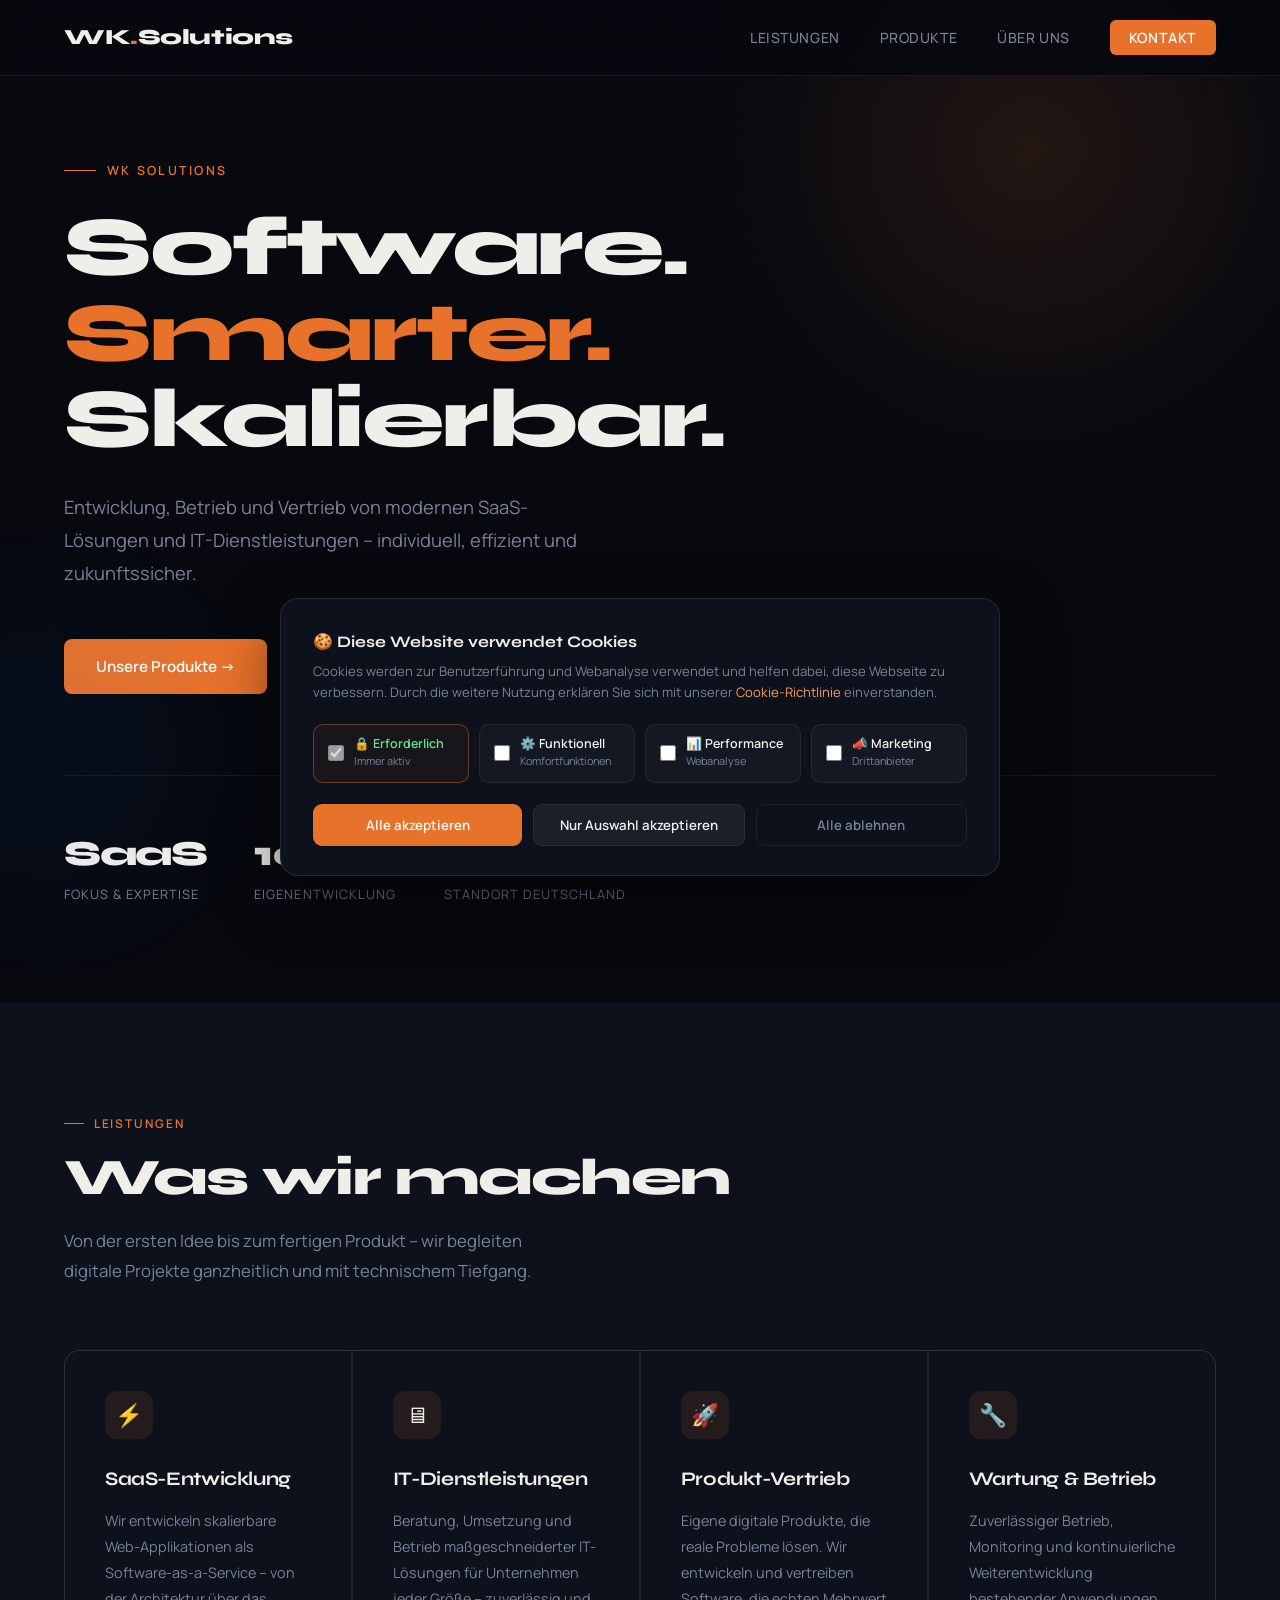
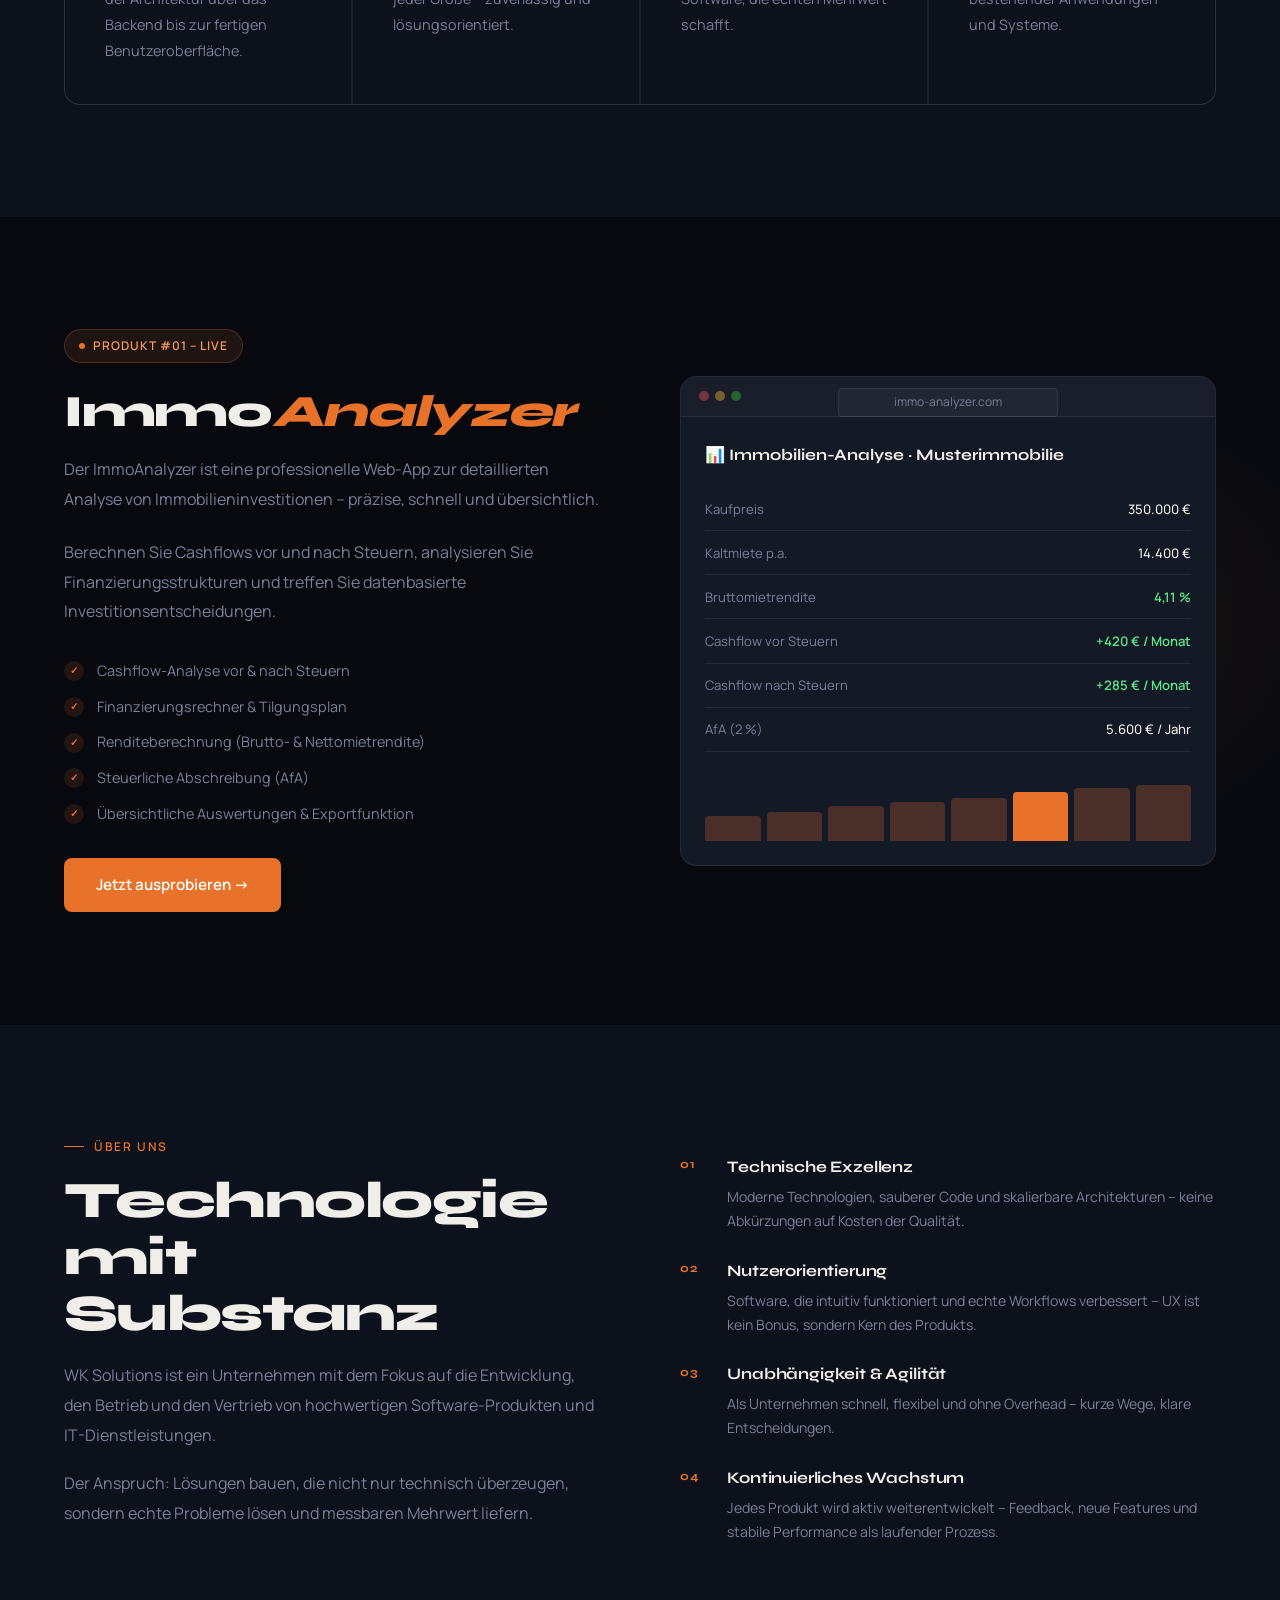
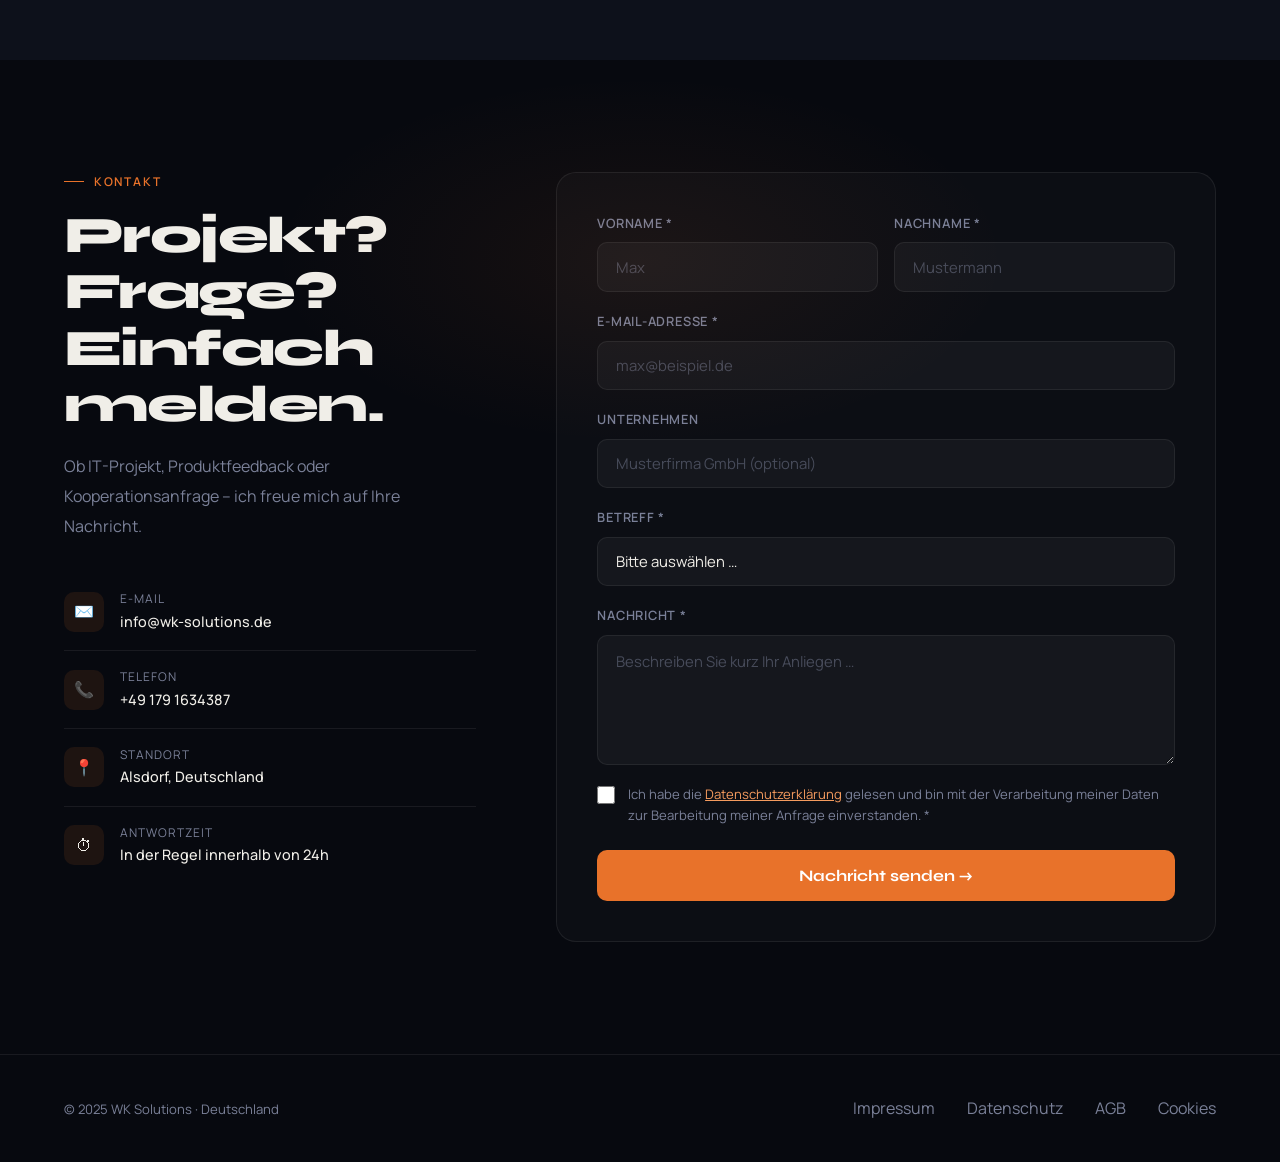
==== index.html @ 4846f980 "change name" ====
<!DOCTYPE html>
<html lang="de">
<head>
<meta charset="UTF-8">
<meta name="viewport" content="width=device-width, initial-scale=1.0">
<title>WK Solutions – Software. Smarter.</title>
<link rel="preconnect" href="https://fonts.googleapis.com">
<link href="https://fonts.googleapis.com/css2?family=Syne:wght@400;500;600;700;800&family=Manrope:wght@300;400;500;600&display=swap" rel="stylesheet">
<style>
  *, *::before, *::after { box-sizing: border-box; margin: 0; padding: 0; }

  :root {
    --bg: #07090F;
    --bg2: #0D111B;
    --bg3: #141926;
    --accent: #E8722A;
    --accent2: #F59B5E;
    --text: #F0EEE8;
    --muted: #7A8098;
    --border: rgba(255,255,255,0.07);
    --card-bg: rgba(255,255,255,0.03);
  }

  html { scroll-behavior: smooth; }

  body {
    background: var(--bg);
    color: var(--text);
    font-family: 'Manrope', sans-serif;
    font-size: 16px;
    line-height: 1.7;
    overflow-x: hidden;
  }

  /* ── NAV ── */
  nav {
    position: fixed; top: 0; left: 0; right: 0; z-index: 100;
    display: flex; align-items: center; justify-content: space-between;
    padding: 1.2rem 5vw;
    background: rgba(7,9,15,0.85);
    backdrop-filter: blur(18px);
    border-bottom: 1px solid var(--border);
  }
  .logo {
    font-family: 'Syne', sans-serif;
    font-size: 1.35rem;
    font-weight: 800;
    letter-spacing: -0.02em;
    color: var(--text);
    text-decoration: none;
  }
  .logo span { color: var(--accent); }
  nav ul { list-style: none; display: flex; gap: 2.5rem; }
  nav ul a {
    text-decoration: none;
    color: var(--muted);
    font-size: 0.88rem;
    font-weight: 500;
    letter-spacing: 0.04em;
    text-transform: uppercase;
    transition: color 0.2s;
  }
  nav ul a:hover { color: var(--text); }
  .nav-cta {
    background: var(--accent);
    color: #fff !important;
    padding: 0.5rem 1.2rem;
    border-radius: 6px;
    font-weight: 600 !important;
  }
  .nav-cta:hover { background: var(--accent2); color: #fff !important; }

  /* ── HERO ── */
  .hero {
    min-height: 100vh;
    display: flex;
    flex-direction: column;
    justify-content: center;
    padding: 10rem 5vw 6rem;
    position: relative;
    overflow: hidden;
  }
  .hero::before {
    content: '';
    position: absolute;
    top: -200px; right: -100px;
    width: 700px; height: 700px;
    background: radial-gradient(circle, rgba(232,114,42,0.12) 0%, transparent 65%);
    pointer-events: none;
  }
  .hero::after {
    content: '';
    position: absolute;
    bottom: 0; left: -200px;
    width: 500px; height: 500px;
    background: radial-gradient(circle, rgba(0,100,255,0.06) 0%, transparent 65%);
    pointer-events: none;
  }
  .hero-eyebrow {
    font-size: 0.78rem;
    font-weight: 600;
    letter-spacing: 0.18em;
    text-transform: uppercase;
    color: var(--accent);
    margin-bottom: 1.5rem;
    display: flex;
    align-items: center;
    gap: 0.7rem;
  }
  .hero-eyebrow::before {
    content: '';
    display: block;
    width: 32px; height: 1px;
    background: var(--accent);
  }
  h1 {
    font-family: 'Syne', sans-serif;
    font-size: clamp(3rem, 6.5vw, 6.5rem);
    font-weight: 800;
    line-height: 1.03;
    letter-spacing: -0.03em;
    max-width: 800px;
    margin-bottom: 1.8rem;
  }
  h1 em {
    font-style: normal;
    color: var(--accent);
  }
  .hero-sub {
    font-size: 1.15rem;
    color: var(--muted);
    max-width: 540px;
    margin-bottom: 3rem;
    font-weight: 400;
    line-height: 1.8;
  }
  .btn-group { display: flex; gap: 1rem; flex-wrap: wrap; align-items: center; }
  .btn-primary {
    background: var(--accent);
    color: #fff;
    padding: 0.9rem 2rem;
    border-radius: 8px;
    text-decoration: none;
    font-weight: 600;
    font-size: 0.95rem;
    transition: background 0.2s, transform 0.15s;
    display: inline-flex; align-items: center; gap: 0.5rem;
  }
  .btn-primary:hover { background: var(--accent2); transform: translateY(-1px); }
  .btn-secondary {
    color: var(--muted);
    padding: 0.9rem 2rem;
    border-radius: 8px;
    text-decoration: none;
    font-weight: 500;
    font-size: 0.95rem;
    border: 1px solid var(--border);
    transition: border-color 0.2s, color 0.2s;
    display: inline-flex; align-items: center; gap: 0.5rem;
  }
  .btn-secondary:hover { border-color: rgba(255,255,255,0.2); color: var(--text); }

  .hero-stats {
    display: flex; gap: 3rem; margin-top: 5rem;
    padding-top: 3rem;
    border-top: 1px solid var(--border);
  }
  .stat-num {
    font-family: 'Syne', sans-serif;
    font-size: 2.2rem;
    font-weight: 800;
    color: var(--text);
    letter-spacing: -0.04em;
  }
  .stat-label {
    font-size: 0.8rem;
    color: var(--muted);
    text-transform: uppercase;
    letter-spacing: 0.08em;
  }

  /* ── SECTION BASICS ── */
  section { padding: 7rem 5vw; }
  .section-tag {
    font-size: 0.75rem;
    font-weight: 600;
    letter-spacing: 0.16em;
    text-transform: uppercase;
    color: var(--accent);
    margin-bottom: 1rem;
    display: flex; align-items: center; gap: 0.6rem;
  }
  .section-tag::before {
    content: '';
    display: block;
    width: 20px; height: 1px;
    background: var(--accent);
  }
  h2 {
    font-family: 'Syne', sans-serif;
    font-size: clamp(2rem, 4vw, 3.5rem);
    font-weight: 800;
    letter-spacing: -0.03em;
    line-height: 1.1;
    margin-bottom: 1.2rem;
  }
  .section-intro {
    font-size: 1.05rem;
    color: var(--muted);
    max-width: 500px;
    margin-bottom: 4rem;
    line-height: 1.8;
  }

  /* ── SERVICES ── */
  #leistungen { background: var(--bg2); }
  .services-grid {
    display: grid;
    grid-template-columns: repeat(auto-fit, minmax(280px, 1fr));
    gap: 1.5px;
    background: var(--border);
    border: 1px solid var(--border);
    border-radius: 16px;
    overflow: hidden;
    margin-top: 3rem;
  }
  .service-card {
    background: var(--bg2);
    padding: 2.5rem;
    transition: background 0.2s;
    position: relative;
  }
  .service-card:hover { background: var(--bg3); }
  .service-icon {
    width: 48px; height: 48px;
    border-radius: 12px;
    background: rgba(232,114,42,0.1);
    display: flex; align-items: center; justify-content: center;
    margin-bottom: 1.5rem;
    font-size: 1.4rem;
  }
  .service-card h3 {
    font-family: 'Syne', sans-serif;
    font-size: 1.2rem;
    font-weight: 700;
    margin-bottom: 0.8rem;
    letter-spacing: -0.02em;
  }
  .service-card p {
    font-size: 0.9rem;
    color: var(--muted);
    line-height: 1.8;
  }
  .service-arrow {
    position: absolute;
    bottom: 2.5rem; right: 2.5rem;
    width: 28px; height: 28px;
    border-radius: 50%;
    border: 1px solid var(--border);
    display: flex; align-items: center; justify-content: center;
    color: var(--muted);
    font-size: 0.8rem;
    opacity: 0;
    transition: opacity 0.2s, border-color 0.2s;
  }
  .service-card:hover .service-arrow { opacity: 1; border-color: var(--accent); color: var(--accent); }

  /* ── PRODUCT SECTION ── */
  #produkte {
    background: var(--bg);
    position: relative;
    overflow: hidden;
  }
  #produkte::before {
    content: '';
    position: absolute;
    top: 50%; right: -100px;
    transform: translateY(-50%);
    width: 500px; height: 500px;
    background: radial-gradient(circle, rgba(232,114,42,0.08) 0%, transparent 65%);
    pointer-events: none;
  }
  .product-showcase {
    display: grid;
    grid-template-columns: 1fr 1fr;
    gap: 5rem;
    align-items: center;
  }
  .product-badge {
    display: inline-flex;
    align-items: center;
    gap: 0.5rem;
    background: rgba(232,114,42,0.1);
    border: 1px solid rgba(232,114,42,0.25);
    color: var(--accent2);
    font-size: 0.75rem;
    font-weight: 600;
    letter-spacing: 0.08em;
    text-transform: uppercase;
    padding: 0.35rem 0.9rem;
    border-radius: 999px;
    margin-bottom: 1.5rem;
  }
  .product-badge::before {
    content: '';
    width: 6px; height: 6px;
    border-radius: 50%;
    background: var(--accent);
  }
  .product-info h2 { font-size: clamp(1.8rem, 3.5vw, 3rem); }
  .product-info p {
    color: var(--muted);
    font-size: 1rem;
    line-height: 1.85;
    margin-bottom: 1.5rem;
  }
  .feature-list {
    list-style: none;
    margin: 2rem 0;
    display: flex;
    flex-direction: column;
    gap: 0.7rem;
  }
  .feature-list li {
    display: flex; align-items: center; gap: 0.8rem;
    font-size: 0.9rem;
    color: var(--muted);
  }
  .feature-list li::before {
    content: '✓';
    width: 20px; height: 20px;
    background: rgba(232,114,42,0.12);
    color: var(--accent);
    border-radius: 50%;
    display: flex; align-items: center; justify-content: center;
    font-size: 0.65rem;
    font-weight: 700;
    flex-shrink: 0;
  }
  .product-visual {
    background: var(--bg3);
    border: 1px solid var(--border);
    border-radius: 16px;
    overflow: hidden;
    position: relative;
    min-height: 420px;
    display: flex;
    align-items: center;
    justify-content: center;
  }
  .product-visual::before {
    content: '';
    position: absolute;
    top: 0; left: 0; right: 0;
    height: 40px;
    background: rgba(255,255,255,0.025);
    border-bottom: 1px solid var(--border);
    display: flex;
    align-items: center;
  }
  .browser-dots {
    position: absolute;
    top: 14px; left: 18px;
    display: flex; gap: 6px;
  }
  .browser-dots span {
    width: 10px; height: 10px;
    border-radius: 50%;
    background: var(--border);
  }
  .browser-dots span:first-child { background: rgba(255,90,90,0.4); }
  .browser-dots span:nth-child(2) { background: rgba(255,200,50,0.4); }
  .browser-dots span:last-child { background: rgba(50,205,50,0.4); }
  .browser-url {
    position: absolute;
    top: 11px;
    left: 50%;
    transform: translateX(-50%);
    font-size: 0.75rem;
    color: var(--muted);
    background: rgba(255,255,255,0.04);
    padding: 0.2rem 1rem;
    border-radius: 4px;
    border: 1px solid var(--border);
    min-width: 220px;
    text-align: center;
  }
  .product-mock {
    margin-top: 40px;
    padding: 1.5rem;
    width: 100%;
  }
  .mock-header {
    font-family: 'Syne', sans-serif;
    font-size: 1rem;
    font-weight: 700;
    color: var(--text);
    margin-bottom: 1.2rem;
  }
  .mock-row {
    display: flex;
    justify-content: space-between;
    align-items: center;
    padding: 0.65rem 0;
    border-bottom: 1px solid var(--border);
    font-size: 0.82rem;
  }
  .mock-label { color: var(--muted); }
  .mock-value-pos { color: #5EE58A; font-weight: 600; }
  .mock-value-neg { color: #E8724E; font-weight: 600; }
  .mock-value { color: var(--text); font-weight: 500; }
  .mock-chart {
    margin-top: 1.2rem;
    display: flex;
    gap: 6px;
    align-items: flex-end;
    height: 70px;
  }
  .bar {
    flex: 1;
    border-radius: 4px 4px 0 0;
    background: rgba(232,114,42,0.25);
    transition: background 0.2s;
  }
  .bar:hover { background: rgba(232,114,42,0.5); }
  .bar.highlight { background: var(--accent); }

  /* ── ABOUT / APPROACH ── */
  #ueber-uns { background: var(--bg2); }
  .about-grid {
    display: grid;
    grid-template-columns: 1fr 1fr;
    gap: 5rem;
    align-items: start;
  }
  .about-text p {
    color: var(--muted);
    font-size: 1rem;
    line-height: 1.85;
    margin-bottom: 1.2rem;
  }
  .values-list {
    display: flex;
    flex-direction: column;
    gap: 1.5rem;
    margin-top: 1rem;
  }
  .value-item {
    display: flex;
    gap: 1.2rem;
    align-items: flex-start;
  }
  .value-num {
    font-family: 'Syne', sans-serif;
    font-size: 0.75rem;
    font-weight: 700;
    color: var(--accent);
    min-width: 28px;
    margin-top: 0.1rem;
    letter-spacing: 0.08em;
  }
  .value-item h4 {
    font-family: 'Syne', sans-serif;
    font-size: 1rem;
    font-weight: 700;
    margin-bottom: 0.3rem;
    letter-spacing: -0.01em;
  }
  .value-item p {
    font-size: 0.88rem;
    color: var(--muted);
    line-height: 1.7;
    margin-bottom: 0;
  }

  /* ── CONTACT ── */
  #kontakt {
    background: var(--bg);
    position: relative;
    overflow: hidden;
  }
  #kontakt::before {
    content: '';
    position: absolute;
    top: 0; left: 50%;
    transform: translateX(-50%);
    width: 800px; height: 400px;
    background: radial-gradient(ellipse, rgba(232,114,42,0.07) 0%, transparent 65%);
    pointer-events: none;
  }
  .contact-inner {
    max-width: 680px;
    margin: 0 auto;
    text-align: center;
  }
  .contact-inner h2 { margin-bottom: 1.2rem; }
  .contact-inner p {
    color: var(--muted);
    font-size: 1.05rem;
    margin-bottom: 3rem;
    line-height: 1.8;
  }
  .contact-links {
    display: flex;
    gap: 1rem;
    justify-content: center;
    flex-wrap: wrap;
  }
  .contact-card {
    background: var(--card-bg);
    border: 1px solid var(--border);
    border-radius: 12px;
    padding: 1.5rem 2rem;
    text-decoration: none;
    color: var(--text);
    font-size: 0.9rem;
    font-weight: 500;
    display: flex;
    align-items: center;
    gap: 0.7rem;
    transition: border-color 0.2s, background 0.2s;
    min-width: 200px;
    justify-content: center;
  }
  .contact-card:hover {
    border-color: rgba(232,114,42,0.4);
    background: rgba(232,114,42,0.05);
  }
  .contact-icon {
    width: 36px; height: 36px;
    border-radius: 8px;
    background: rgba(232,114,42,0.1);
    display: flex; align-items: center; justify-content: center;
    font-size: 1rem;
  }

  /* ── FOOTER ── */
  footer {
    padding: 2.5rem 5vw;
    border-top: 1px solid var(--border);
    display: flex;
    align-items: center;
    justify-content: space-between;
    flex-wrap: wrap;
    gap: 1rem;
  }
  footer p {
    font-size: 0.82rem;
    color: var(--muted);
  }
  footer a { color: var(--muted); text-decoration: none; transition: color 0.2s; }
  footer a:hover { color: var(--text); }
  .footer-links { display: flex; gap: 2rem; }

  /* ── GRID DECORATION ── */
  .grid-bg {
    position: absolute; inset: 0;
    background-image:
      linear-gradient(rgba(255,255,255,0.025) 1px, transparent 1px),
      linear-gradient(90deg, rgba(255,255,255,0.025) 1px, transparent 1px);
    background-size: 60px 60px;
    pointer-events: none;
    mask-image: linear-gradient(180deg, rgba(0,0,0,0.3) 0%, transparent 100%);
  }

  /* ── RESPONSIVE ── */
  @media (max-width: 768px) {
    nav ul { display: none; }
    .product-showcase, .about-grid { grid-template-columns: 1fr; gap: 3rem; }
    .hero-stats { flex-direction: column; gap: 1.5rem; }
    section { padding: 5rem 6vw; }
  }

  /* ── CONTACT FORM ── */
  .contact-layout {
    display: grid;
    grid-template-columns: 1fr 1.6fr;
    gap: 5rem;
    align-items: start;
  }
  .contact-info-col h2 { text-align: left; }
  .contact-info-col p { color: var(--muted); font-size: 1rem; line-height: 1.85; margin-bottom: 2rem; text-align: left; }
  .contact-detail { display: flex; align-items: center; gap: 1rem; padding: 1rem 0; border-bottom: 1px solid var(--border); }
  .contact-detail:last-of-type { border-bottom: none; }
  .contact-detail-icon { width: 40px; height: 40px; border-radius: 10px; background: rgba(232,114,42,0.1); display: flex; align-items: center; justify-content: center; font-size: 1rem; flex-shrink: 0; }
  .contact-detail-label { font-size: 0.75rem; color: var(--muted); text-transform: uppercase; letter-spacing: 0.08em; }
  .contact-detail-value { font-size: 0.9rem; color: var(--text); font-weight: 500; }
  .contact-detail-value a { color: var(--text); text-decoration: none; }
  .contact-detail-value a:hover { color: var(--accent2); }
  .contact-form-box { background: rgba(255,255,255,0.025); border: 1px solid var(--border); border-radius: 20px; padding: 2.5rem; }
  .form-row { display: grid; grid-template-columns: 1fr 1fr; gap: 1rem; }
  .form-group { display: flex; flex-direction: column; gap: 0.5rem; margin-bottom: 1.2rem; }
  .form-group label { font-size: 0.8rem; font-weight: 600; color: var(--muted); letter-spacing: 0.06em; text-transform: uppercase; }
  .form-group input, .form-group select, .form-group textarea {
    background: rgba(255,255,255,0.04); border: 1px solid var(--border); border-radius: 10px;
    padding: 0.85rem 1.1rem; color: var(--text); font-family: 'Manrope', sans-serif;
    font-size: 0.93rem; outline: none; transition: border-color 0.2s, background 0.2s; width: 100%; -webkit-appearance: none;
  }
  .form-group input::placeholder, .form-group textarea::placeholder { color: rgba(122,128,152,0.5); }
  .form-group input:focus, .form-group select:focus, .form-group textarea:focus { border-color: rgba(232,114,42,0.5); background: rgba(232,114,42,0.04); }
  .form-group select { cursor: pointer; }
  .form-group select option { background: #141926; color: var(--text); }
  .form-group textarea { resize: vertical; min-height: 130px; line-height: 1.6; }
  .form-check { display: flex; align-items: flex-start; gap: 0.8rem; margin-bottom: 1.5rem; }
  .form-check input[type="checkbox"] { width: 18px; height: 18px; flex-shrink: 0; cursor: pointer; margin-top: 2px; accent-color: var(--accent); }
  .form-check label { font-size: 0.82rem; color: var(--muted); line-height: 1.6; cursor: pointer; }
  .form-check label a { color: var(--accent2); }
  .btn-submit { width: 100%; padding: 1rem; background: var(--accent); color: #fff; border: none; border-radius: 10px; font-family: 'Syne', sans-serif; font-size: 1rem; font-weight: 700; cursor: pointer; transition: background 0.2s, transform 0.15s; display: flex; align-items: center; justify-content: center; gap: 0.5rem; }
  .btn-submit:hover { background: var(--accent2); transform: translateY(-1px); }
  .btn-submit:active { transform: translateY(0); }
  .btn-submit:disabled { opacity: 0.6; cursor: not-allowed; transform: none; }
  .form-success { display: none; text-align: center; padding: 2.5rem 1rem; }
  .form-success .success-icon { width: 60px; height: 60px; border-radius: 50%; background: rgba(94,229,138,0.12); display: flex; align-items: center; justify-content: center; font-size: 1.6rem; margin: 0 auto 1.2rem; }
  .form-success h3 { font-family: 'Syne', sans-serif; font-size: 1.3rem; font-weight: 700; margin-bottom: 0.6rem; }
  .form-success p { color: var(--muted); font-size: 0.9rem; margin: 0; }
  @media (max-width: 768px) {
    .contact-layout { grid-template-columns: 1fr; gap: 3rem; }
    .form-row { grid-template-columns: 1fr; }
  }

  /* ── COOKIE BANNER ── */
  #cookieBanner {
    position: fixed; bottom: 1.5rem; left: 50%; transform: translateX(-50%);
    z-index: 9999;
    width: min(720px, calc(100vw - 2rem));
    background: #0D111B;
    border: 1px solid rgba(255,255,255,0.1);
    border-radius: 18px;
    box-shadow: 0 24px 60px rgba(0,0,0,0.6);
    padding: 1.8rem 2rem;
    transition: opacity 0.35s ease, transform 0.35s ease;
  }
  #cookieBanner.hidden {
    opacity: 0; transform: translateX(-50%) translateY(20px); pointer-events: none;
  }
  .cb-top { display: flex; align-items: flex-start; justify-content: space-between; gap: 1.5rem; margin-bottom: 1.3rem; }
  .cb-title { font-family: 'Syne', sans-serif; font-size: 1rem; font-weight: 700; margin-bottom: 0.4rem; }
  .cb-text { font-size: 0.82rem; color: var(--muted); line-height: 1.6; }
  .cb-text a { color: var(--accent2); text-decoration: none; }
  .cb-text a:hover { text-decoration: underline; }
  .cb-icon { font-size: 1.6rem; flex-shrink: 0; margin-top: 0.1rem; }

  .cb-categories {
    display: grid; grid-template-columns: repeat(4, 1fr); gap: 0.6rem;
    margin-bottom: 1.3rem;
  }
  .cb-cat {
    background: rgba(255,255,255,0.03); border: 1px solid var(--border);
    border-radius: 10px; padding: 0.7rem 0.9rem;
    display: flex; align-items: center; gap: 0.6rem;
    cursor: pointer; transition: border-color 0.2s, background 0.2s;
    user-select: none;
  }
  .cb-cat:has(input:checked) {
    border-color: rgba(232,114,42,0.4); background: rgba(232,114,42,0.05);
  }
  .cb-cat input[type="checkbox"] {
    width: 16px; height: 16px; flex-shrink: 0;
    accent-color: var(--accent); cursor: pointer;
  }
  .cb-cat-label { font-size: 0.78rem; font-weight: 600; color: var(--text); line-height: 1.3; }
  .cb-cat-sub { font-size: 0.68rem; color: var(--muted); }
  .cb-cat-required .cb-cat-label { color: #5EE58A; }

  .cb-actions { display: flex; gap: 0.7rem; flex-wrap: wrap; }
  .cb-btn {
    flex: 1; min-width: 120px; padding: 0.7rem 1rem;
    border-radius: 9px; font-family: 'Manrope', sans-serif;
    font-size: 0.83rem; font-weight: 600; cursor: pointer;
    border: none; transition: background 0.2s, border-color 0.2s;
    white-space: nowrap;
  }
  .cb-btn-accept { background: var(--accent); color: #fff; }
  .cb-btn-accept:hover { background: var(--accent2); }
  .cb-btn-selection { background: rgba(255,255,255,0.06); color: var(--text); border: 1px solid var(--border); }
  .cb-btn-selection:hover { background: rgba(255,255,255,0.1); }
  .cb-btn-decline { background: transparent; color: var(--muted); border: 1px solid var(--border); }
  .cb-btn-decline:hover { color: var(--text); border-color: rgba(255,255,255,0.2); }

  .cb-reopen {
    position: fixed; bottom: 1.5rem; left: 1.5rem; z-index: 9998;
    background: #0D111B; border: 1px solid var(--border);
    border-radius: 999px; padding: 0.55rem 1rem;
    font-size: 0.78rem; font-weight: 600; color: var(--muted);
    cursor: pointer; display: none; align-items: center; gap: 0.4rem;
    transition: color 0.2s, border-color 0.2s;
  }
  .cb-reopen:hover { color: var(--text); border-color: rgba(255,255,255,0.2); }

  @media (max-width: 600px) {
    .cb-categories { grid-template-columns: 1fr 1fr; }
    .cb-actions { flex-direction: column; }
    .cb-btn { min-width: unset; }
  }

  /* ── ANIMATIONS ── */
  @keyframes fadeUp {
    from { opacity: 0; transform: translateY(24px); }
    to { opacity: 1; transform: translateY(0); }
  }
  .hero-eyebrow { animation: fadeUp 0.7s ease both; }
  h1 { animation: fadeUp 0.7s 0.1s ease both; }
  .hero-sub { animation: fadeUp 0.7s 0.2s ease both; }
  .btn-group { animation: fadeUp 0.7s 0.3s ease both; }
  .hero-stats { animation: fadeUp 0.7s 0.45s ease both; }
</style>
</head>
<body>

<!-- NAV -->
<nav>
  <a href="#" class="logo">WK<span>.</span>Solutions</a>
  <ul>
    <li><a href="#leistungen">Leistungen</a></li>
    <li><a href="#produkte">Produkte</a></li>
    <li><a href="#ueber-uns">Über uns</a></li>
    <li><a href="#kontakt" class="nav-cta">Kontakt</a></li>
  </ul>
</nav>

<!-- HERO -->
<section class="hero">
  <div class="grid-bg"></div>
  <div class="hero-eyebrow">WK Solutions </div>
  <h1>Software.<br><em>Smarter.</em><br>Skalierbar.</h1>
  <p class="hero-sub">
    Entwicklung, Betrieb und Vertrieb von modernen SaaS-Lösungen und IT-Dienstleistungen –
    individuell, effizient und zukunftssicher.
  </p>
  <div class="btn-group">
    <a href="#produkte" class="btn-primary">Unsere Produkte →</a>
    <a href="#kontakt" class="btn-secondary">Kontakt aufnehmen</a>
  </div>
  <div class="hero-stats">
    <div>
      <div class="stat-num">SaaS</div>
      <div class="stat-label">Fokus & Expertise</div>
    </div>
    <div>
      <div class="stat-num">100%</div>
      <div class="stat-label">Eigenentwicklung</div>
    </div>
    <div>
      <div class="stat-num">DE</div>
      <div class="stat-label">Standort Deutschland</div>
    </div>
  </div>
</section>

<!-- SERVICES -->
<section id="leistungen">
  <div class="section-tag">Leistungen</div>
  <h2>Was wir machen</h2>
  <p class="section-intro">
    Von der ersten Idee bis zum fertigen Produkt – wir begleiten digitale
    Projekte ganzheitlich und mit technischem Tiefgang.
  </p>
  <div class="services-grid">
    <div class="service-card">
      <div class="service-icon">⚡</div>
      <h3>SaaS-Entwicklung</h3>
      <p>Wir entwickeln skalierbare Web-Applikationen als Software-as-a-Service –
         von der Architektur über das Backend bis zur fertigen Benutzeroberfläche.</p>
      <div class="service-arrow">→</div>
    </div>
    <div class="service-card">
      <div class="service-icon">🖥</div>
      <h3>IT-Dienstleistungen</h3>
      <p>Beratung, Umsetzung und Betrieb maßgeschneiderter IT-Lösungen für
         Unternehmen jeder Größe – zuverlässig und lösungsorientiert.</p>
      <div class="service-arrow">→</div>
    </div>
    <div class="service-card">
      <div class="service-icon">🚀</div>
      <h3>Produkt-Vertrieb</h3>
      <p>Eigene digitale Produkte, die reale Probleme lösen. Wir entwickeln
         und vertreiben Software, die echten Mehrwert schafft.</p>
      <div class="service-arrow">→</div>
    </div>
    <div class="service-card">
      <div class="service-icon">🔧</div>
      <h3>Wartung & Betrieb</h3>
      <p>Zuverlässiger Betrieb, Monitoring und kontinuierliche Weiterentwicklung
         bestehender Anwendungen und Systeme.</p>
      <div class="service-arrow">→</div>
    </div>
  </div>
</section>

<!-- PRODUKTE -->
<section id="produkte">
  <div class="product-showcase">
    <div class="product-info">
      <div class="product-badge">Produkt #01 – Live</div>
      <h2>Immo<em style="color:var(--accent)">Analyzer</em></h2>
      <p>
        Der ImmoAnalyzer ist eine professionelle Web-App zur detaillierten
        Analyse von Immobilieninvestitionen – präzise, schnell und übersichtlich.
      </p>
      <p>
        Berechnen Sie Cashflows vor und nach Steuern, analysieren Sie
        Finanzierungsstrukturen und treffen Sie datenbasierte Investitionsentscheidungen.
      </p>
      <ul class="feature-list">
        <li>Cashflow-Analyse vor &amp; nach Steuern</li>
        <li>Finanzierungsrechner &amp; Tilgungsplan</li>
        <li>Renditeberechnung (Brutto- &amp; Nettomietrendite)</li>
        <li>Steuerliche Abschreibung (AfA)</li>
        <li>Übersichtliche Auswertungen &amp; Exportfunktion</li>
      </ul>
      <div class="btn-group" style="margin-top:2rem">
        <a href="https://immo-analyzer.com" target="_blank" class="btn-primary">
          Jetzt ausprobieren →
        </a>
      </div>
    </div>
    <div class="product-visual">
      <div class="browser-dots">
        <span></span><span></span><span></span>
      </div>
      <div class="browser-url">immo-analyzer.com</div>
      <div class="product-mock">
        <div class="mock-header">📊 Immobilien-Analyse · Musterimmobilie</div>
        <div class="mock-row">
          <span class="mock-label">Kaufpreis</span>
          <span class="mock-value">350.000 €</span>
        </div>
        <div class="mock-row">
          <span class="mock-label">Kaltmiete p.a.</span>
          <span class="mock-value">14.400 €</span>
        </div>
        <div class="mock-row">
          <span class="mock-label">Bruttomietrendite</span>
          <span class="mock-value-pos">4,11 %</span>
        </div>
        <div class="mock-row">
          <span class="mock-label">Cashflow vor Steuern</span>
          <span class="mock-value-pos">+420 € / Monat</span>
        </div>
        <div class="mock-row">
          <span class="mock-label">Cashflow nach Steuern</span>
          <span class="mock-value-pos">+285 € / Monat</span>
        </div>
        <div class="mock-row">
          <span class="mock-label">AfA (2 %)</span>
          <span class="mock-value">5.600 € / Jahr</span>
        </div>
        <div class="mock-chart" title="Jahres-Cashflow-Verlauf">
          <div class="bar" style="height:35%"></div>
          <div class="bar" style="height:42%"></div>
          <div class="bar" style="height:50%"></div>
          <div class="bar" style="height:55%"></div>
          <div class="bar" style="height:62%"></div>
          <div class="bar highlight" style="height:70%"></div>
          <div class="bar" style="height:75%"></div>
          <div class="bar" style="height:80%"></div>
        </div>
      </div>
    </div>
  </div>
</section>

<!-- ÜBER UNS -->
<section id="ueber-uns">
  <div class="about-grid">
    <div>
      <div class="section-tag">Über uns</div>
      <h2>Technologie mit<br>Substanz</h2>
      <div class="about-text">
        <p>
          WK Solutions ist ein Unternehmen mit dem Fokus auf die
          Entwicklung, den Betrieb und den Vertrieb von hochwertigen
          Software-Produkten und IT-Dienstleistungen.
        </p>
        <p>
          Der Anspruch: Lösungen bauen, die nicht nur technisch überzeugen,
          sondern echte Probleme lösen und messbaren Mehrwert liefern.
        </p>
      </div>
    </div>
    <div class="values-list">
      <div class="value-item">
        <div class="value-num">01</div>
        <div>
          <h4>Technische Exzellenz</h4>
          <p>Moderne Technologien, sauberer Code und skalierbare Architekturen –
             keine Abkürzungen auf Kosten der Qualität.</p>
        </div>
      </div>
      <div class="value-item">
        <div class="value-num">02</div>
        <div>
          <h4>Nutzerorientierung</h4>
          <p>Software, die intuitiv funktioniert und echte Workflows verbessert –
             UX ist kein Bonus, sondern Kern des Produkts.</p>
        </div>
      </div>
      <div class="value-item">
        <div class="value-num">03</div>
        <div>
          <h4>Unabhängigkeit & Agilität</h4>
          <p>Als Unternehmen schnell, flexibel und ohne Overhead –
             kurze Wege, klare Entscheidungen.</p>
        </div>
      </div>
      <div class="value-item">
        <div class="value-num">04</div>
        <div>
          <h4>Kontinuierliches Wachstum</h4>
          <p>Jedes Produkt wird aktiv weiterentwickelt – Feedback, neue Features
             und stabile Performance als laufender Prozess.</p>
        </div>
      </div>
    </div>
  </div>
</section>

<!-- KONTAKT -->
<section id="kontakt">
  <div class="contact-layout">

    <!-- Linke Spalte: Info -->
    <div class="contact-info-col">
      <div class="section-tag">Kontakt</div>
      <h2>Projekt?<br>Frage?<br>Einfach<br>melden.</h2>
      <p>Ob IT-Projekt, Produktfeedback oder Kooperationsanfrage – ich freue mich auf Ihre Nachricht.</p>
      <div class="contact-detail">
        <div class="contact-detail-icon">✉️</div>
        <div>
          <div class="contact-detail-label">E-Mail</div>
          <div class="contact-detail-value"><a href="mailto:info@wk-solutions.de">info@wk-solutions.de</a></div>
        </div>
      </div>
      <div class="contact-detail">
        <div class="contact-detail-icon">📞</div>
        <div>
          <div class="contact-detail-label">Telefon</div>
          <div class="contact-detail-value"><a href="tel:+4921112345">+49 179 1634387</a></div>
        </div>
      </div>
      <div class="contact-detail">
        <div class="contact-detail-icon">📍</div>
        <div>
          <div class="contact-detail-label">Standort</div>
          <div class="contact-detail-value">Alsdorf, Deutschland</div>
        </div>
      </div>
      <div class="contact-detail">
        <div class="contact-detail-icon">⏱</div>
        <div>
          <div class="contact-detail-label">Antwortzeit</div>
          <div class="contact-detail-value">In der Regel innerhalb von 24h</div>
        </div>
      </div>
    </div>

    <!-- Rechte Spalte: Formular -->
    <div class="contact-form-box">
      <div id="contactForm">
        <div class="form-row">
          <div class="form-group">
            <label for="fname">Vorname *</label>
            <input type="text" id="fname" placeholder="Max" required>
          </div>
          <div class="form-group">
            <label for="lname">Nachname *</label>
            <input type="text" id="lname" placeholder="Mustermann" required>
          </div>
        </div>
        <div class="form-group">
          <label for="email">E-Mail-Adresse *</label>
          <input type="email" id="email" placeholder="max@beispiel.de" required>
        </div>
        <div class="form-group">
          <label for="company">Unternehmen</label>
          <input type="text" id="company" placeholder="Musterfirma GmbH (optional)">
        </div>
        <div class="form-group">
          <label for="subject">Betreff *</label>
          <select id="subject" required>
            <option value="" disabled selected>Bitte auswählen …</option>
            <option value="SaaS-Entwicklung">SaaS-Entwicklung</option>
            <option value="IT-Dienstleistung">IT-Dienstleistung</option>
            <option value="ImmoAnalyzer Feedback">ImmoAnalyzer – Feedback</option>
            <option value="Kooperation">Kooperationsanfrage</option>
            <option value="Sonstiges">Sonstiges</option>
          </select>
        </div>
        <div class="form-group">
          <label for="message">Nachricht *</label>
          <textarea id="message" placeholder="Beschreiben Sie kurz Ihr Anliegen …" required></textarea>
        </div>
        <div class="form-check">
          <input type="checkbox" id="privacy" required>
          <label for="privacy">
            Ich habe die <a href="datenschutz.html" target="_blank">Datenschutzerklärung</a> gelesen
            und bin mit der Verarbeitung meiner Daten zur Bearbeitung meiner Anfrage einverstanden. *
          </label>
        </div>
        <button class="btn-submit" id="submitBtn" onclick="sendForm()">
          Nachricht senden →
        </button>
      </div>

      <!-- Erfolgsmeldung -->
      <div class="form-success" id="formSuccess">
        <div class="success-icon">✓</div>
        <h3>Nachricht gesendet!</h3>
        <p>Vielen Dank – ich melde mich in der Regel innerhalb von 24 Stunden bei Ihnen.</p>
      </div>
    </div>
  </div>
</section>

<script>
function sendForm() {
  const fname    = document.getElementById('fname').value.trim();
  const lname    = document.getElementById('lname').value.trim();
  const email    = document.getElementById('email').value.trim();
  const company  = document.getElementById('company').value.trim();
  const subject  = document.getElementById('subject').value;
  const message  = document.getElementById('message').value.trim();
  const privacy  = document.getElementById('privacy').checked;

  if (!fname || !lname || !email || !subject || !message || !privacy) {
    alert('Bitte füllen Sie alle Pflichtfelder aus und bestätigen Sie die Datenschutzerklärung.');
    return;
  }
  const emailRegex = /^[^\s@]+@[^\s@]+\.[^\s@]+$/;
  if (!emailRegex.test(email)) {
    alert('Bitte geben Sie eine gültige E-Mail-Adresse ein.');
    return;
  }

  const btn = document.getElementById('submitBtn');
  btn.disabled = true;
  btn.textContent = 'Wird gesendet …';

  const body = `Name: ${fname} ${lname}\nE-Mail: ${email}${company ? '\nUnternehmen: ' + company : ''}\n\nNachricht:\n${message}`;
  const mailtoLink = `mailto:info@wk-solutions.de?subject=${encodeURIComponent('[WK Solutions] ' + subject)}&body=${encodeURIComponent(body)}`;

  window.location.href = mailtoLink;

  setTimeout(() => {
    document.getElementById('contactForm').style.display = 'none';
    const success = document.getElementById('formSuccess');
    success.style.display = 'block';
  }, 800);
}
</script>

<!-- FOOTER -->
<footer>
  <p>© 2025 WK Solutions · Deutschland</p>
  <div class="footer-links">
    <a href="impressum.html">Impressum</a>
    <a href="datenschutz.html">Datenschutz</a>
    <a href="agb.html">AGB</a>
    <a href="cookie-richtlinie.html">Cookies</a>
  </div>
</footer>

<!-- COOKIE BANNER -->
<div id="cookieBanner" class="hidden" role="dialog" aria-label="Cookie-Einstellungen">
  <div class="cb-top">
    <div>
      <div class="cb-title">🍪 Diese Website verwendet Cookies</div>
      <p class="cb-text">
        Cookies werden zur Benutzerführung und Webanalyse verwendet und helfen dabei, diese
        Webseite zu verbessern. Durch die weitere Nutzung erklären Sie sich mit unserer
        <a href="cookie-richtlinie.html" target="_blank">Cookie-Richtlinie</a> einverstanden.
      </p>
    </div>
  </div>

  <div class="cb-categories">
    <label class="cb-cat cb-cat-required">
      <input type="checkbox" checked disabled>
      <div>
        <div class="cb-cat-label">🔒 Erforderlich</div>
        <div class="cb-cat-sub">Immer aktiv</div>
      </div>
    </label>
    <label class="cb-cat" id="catFunctional">
      <input type="checkbox" id="chkFunctional">
      <div>
        <div class="cb-cat-label">⚙️ Funktionell</div>
        <div class="cb-cat-sub">Komfortfunktionen</div>
      </div>
    </label>
    <label class="cb-cat" id="catPerformance">
      <input type="checkbox" id="chkPerformance">
      <div>
        <div class="cb-cat-label">📊 Performance</div>
        <div class="cb-cat-sub">Webanalyse</div>
      </div>
    </label>
    <label class="cb-cat" id="catMarketing">
      <input type="checkbox" id="chkMarketing">
      <div>
        <div class="cb-cat-label">📣 Marketing</div>
        <div class="cb-cat-sub">Drittanbieter</div>
      </div>
    </label>
  </div>

  <div class="cb-actions">
    <button class="cb-btn cb-btn-accept" onclick="cookieAcceptAll()">Alle akzeptieren</button>
    <button class="cb-btn cb-btn-selection" onclick="cookieAcceptSelection()">Nur Auswahl akzeptieren</button>
    <button class="cb-btn cb-btn-decline" onclick="cookieDecline()">Alle ablehnen</button>
  </div>
</div>

<!-- Reopen button -->
<button class="cb-reopen" id="cbReopen" onclick="cookieReopenBanner()" aria-label="Cookie-Einstellungen öffnen">
  🍪 Cookie-Einstellungen
</button>

<!-- ╔══════════════════════════════════════════════════════╗
     ║  PostHog – wird NUR nach Zustimmung geladen          ║
     ║  ► YOUR_POSTHOG_KEY durch Ihren echten Key ersetzen  ║
     ║  ► YOUR_POSTHOG_HOST = 'https://eu.i.posthog.com'    ║
     ║    (EU-Cloud) oder 'https://us.i.posthog.com'        ║
     ╚══════════════════════════════════════════════════════╝ -->
<script>
(function() {
  // ── Konfiguration ──────────────────────────────────────
  const POSTHOG_KEY  = 'phc_qWuuLYPE2A5xSJLx58mwdwseKhySsZJ9K2zf9Q9yc24Y';   // ← hier eintragen
  const POSTHOG_HOST = 'https://eu.i.posthog.com'; // EU-Cloud (DSGVO)
  const STORAGE_KEY  = 'wks_cookie_consent';
  // ───────────────────────────────────────────────────────

  /* ── PostHog laden & initialisieren ── */
  function loadPostHog() {
    if (window.__phLoaded) return;
    window.__phLoaded = true;

    // PostHog Snippet (offiziell, kompakt)
    !function(t,e){var o,n,p,r;e.__SV||(window.posthog=e,e._i=[],e.init=function(i,s,a){function g(t,e){var o=e.split(".");2==o.length&&(t=t[o[0]],e=o[1]);t[e]=function(){t.push([e].concat(Array.prototype.slice.call(arguments,0)))}}(p=t.createElement("script")).type="text/javascript",p.crossOrigin="anonymous",p.async=!0,p.src=s.api_host.replace(".i.posthog.com","-assets.i.posthog.com")+"/static/array.js",(r=t.getElementsByTagName("script")[0]).parentNode.insertBefore(p,r);var u=e;for(void 0!==a?u=e[a]=[]:a="posthog",u.people=u.people||[],u.toString=function(t){var e="posthog";return"posthog"!==a&&(e+="."+a),t||(e+=" (stub)"),e},u.people.toString=function(){return u.toString(1)+" (stub)"},o="init capture register register_once register_for_session unregister unregister_for_session getFeatureFlag getFeatureFlagPayload isFeatureFlagEnabled reloadFeatureFlags updateEarlyAccessFeatureEnrollment getEarlyAccessFeatures on onFeatureFlags onSessionId getSurveys getActiveMatchingSurveys renderSurvey canRenderSurvey getNextSurveyStep identify setPersonProperties group resetGroups setPersonPropertiesForFlags resetPersonPropertiesForFlags setGroupPropertiesForFlags resetGroupPropertiesForFlags reset get_distinct_id getGroups get_session_id get_session_replay_url alias set_config startSessionRecording stopSessionRecording sessionRecordingStarted captureException loadToolbar get_property getSessionProperty createPersonProfile opt_in_capturing opt_out_capturing has_opted_in_capturing has_opted_out_capturing clear_opt_in_out_capturing debug".split(" "),n=0;n<o.length;n++)g(u,o[n]);e._i.push([i,s,a])},e.__SV=1)}(document,window.posthog||[]);

    posthog.init(POSTHOG_KEY, {
      api_host: POSTHOG_HOST,
      person_profiles: 'identified_only', // DSGVO: keine Profile für anonyme Nutzer
      persistence: 'localStorage',
      capture_pageview: true,
      capture_pageleave: true,
      autocapture: true,
      loaded: function(ph) {
        console.log('[WKS] PostHog geladen ✓');
      }
    });
  }

  /* ── PostHog deaktivieren & Daten löschen ── */
  function disablePostHog() {
    if (window.posthog && typeof posthog.opt_out_capturing === 'function') {
      posthog.opt_out_capturing();
      console.log('[WKS] PostHog deaktiviert.');
    }
  }

  /* ── Consent anwenden ── */
  function applyConsent(consent) {
    if (consent && consent.performance) {
      loadPostHog();
    } else {
      disablePostHog();
    }
  }

  /* ── localStorage Helfer ── */
  function getConsent() {
    try { return JSON.parse(localStorage.getItem(STORAGE_KEY)); } catch(e) { return null; }
  }
  function saveConsent(obj) {
    obj.timestamp = new Date().toISOString();
    localStorage.setItem(STORAGE_KEY, JSON.stringify(obj));
  }

  /* ── Banner UI ── */
  function hideBanner() {
    document.getElementById('cookieBanner').classList.add('hidden');
    document.getElementById('cbReopen').style.display = 'flex';
  }
  function showBanner() {
    document.getElementById('cookieBanner').classList.remove('hidden');
    document.getElementById('cbReopen').style.display = 'none';
  }

  /* ── Öffentliche Funktionen ── */
  window.cookieAcceptAll = function() {
    document.getElementById('chkFunctional').checked  = true;
    document.getElementById('chkPerformance').checked = true;
    document.getElementById('chkMarketing').checked   = true;
    const consent = { required: true, functional: true, performance: true, marketing: true };
    saveConsent(consent);
    applyConsent(consent);
    hideBanner();
  };

  window.cookieAcceptSelection = function() {
    const consent = {
      required:    true,
      functional:  document.getElementById('chkFunctional').checked,
      performance: document.getElementById('chkPerformance').checked,
      marketing:   document.getElementById('chkMarketing').checked,
    };
    saveConsent(consent);
    applyConsent(consent);
    hideBanner();
  };

  window.cookieDecline = function() {
    const consent = { required: true, functional: false, performance: false, marketing: false };
    saveConsent(consent);
    applyConsent(consent);
    hideBanner();
  };

  window.cookieReopenBanner = function() {
    const c = getConsent();
    if (c) {
      document.getElementById('chkFunctional').checked  = !!c.functional;
      document.getElementById('chkPerformance').checked = !!c.performance;
      document.getElementById('chkMarketing').checked   = !!c.marketing;
    }
    showBanner();
  };

  /* ── Init ── */
  window.addEventListener('DOMContentLoaded', function() {
    const c = getConsent();
    if (!c) {
      // Kein gespeicherter Consent → Banner zeigen, PostHog NICHT laden
      setTimeout(showBanner, 600);
    } else {
      // Consent vorhanden → direkt anwenden
      document.getElementById('cbReopen').style.display = 'flex';
      applyConsent(c);
    }
  });
})();
</script>

</body>
</html>
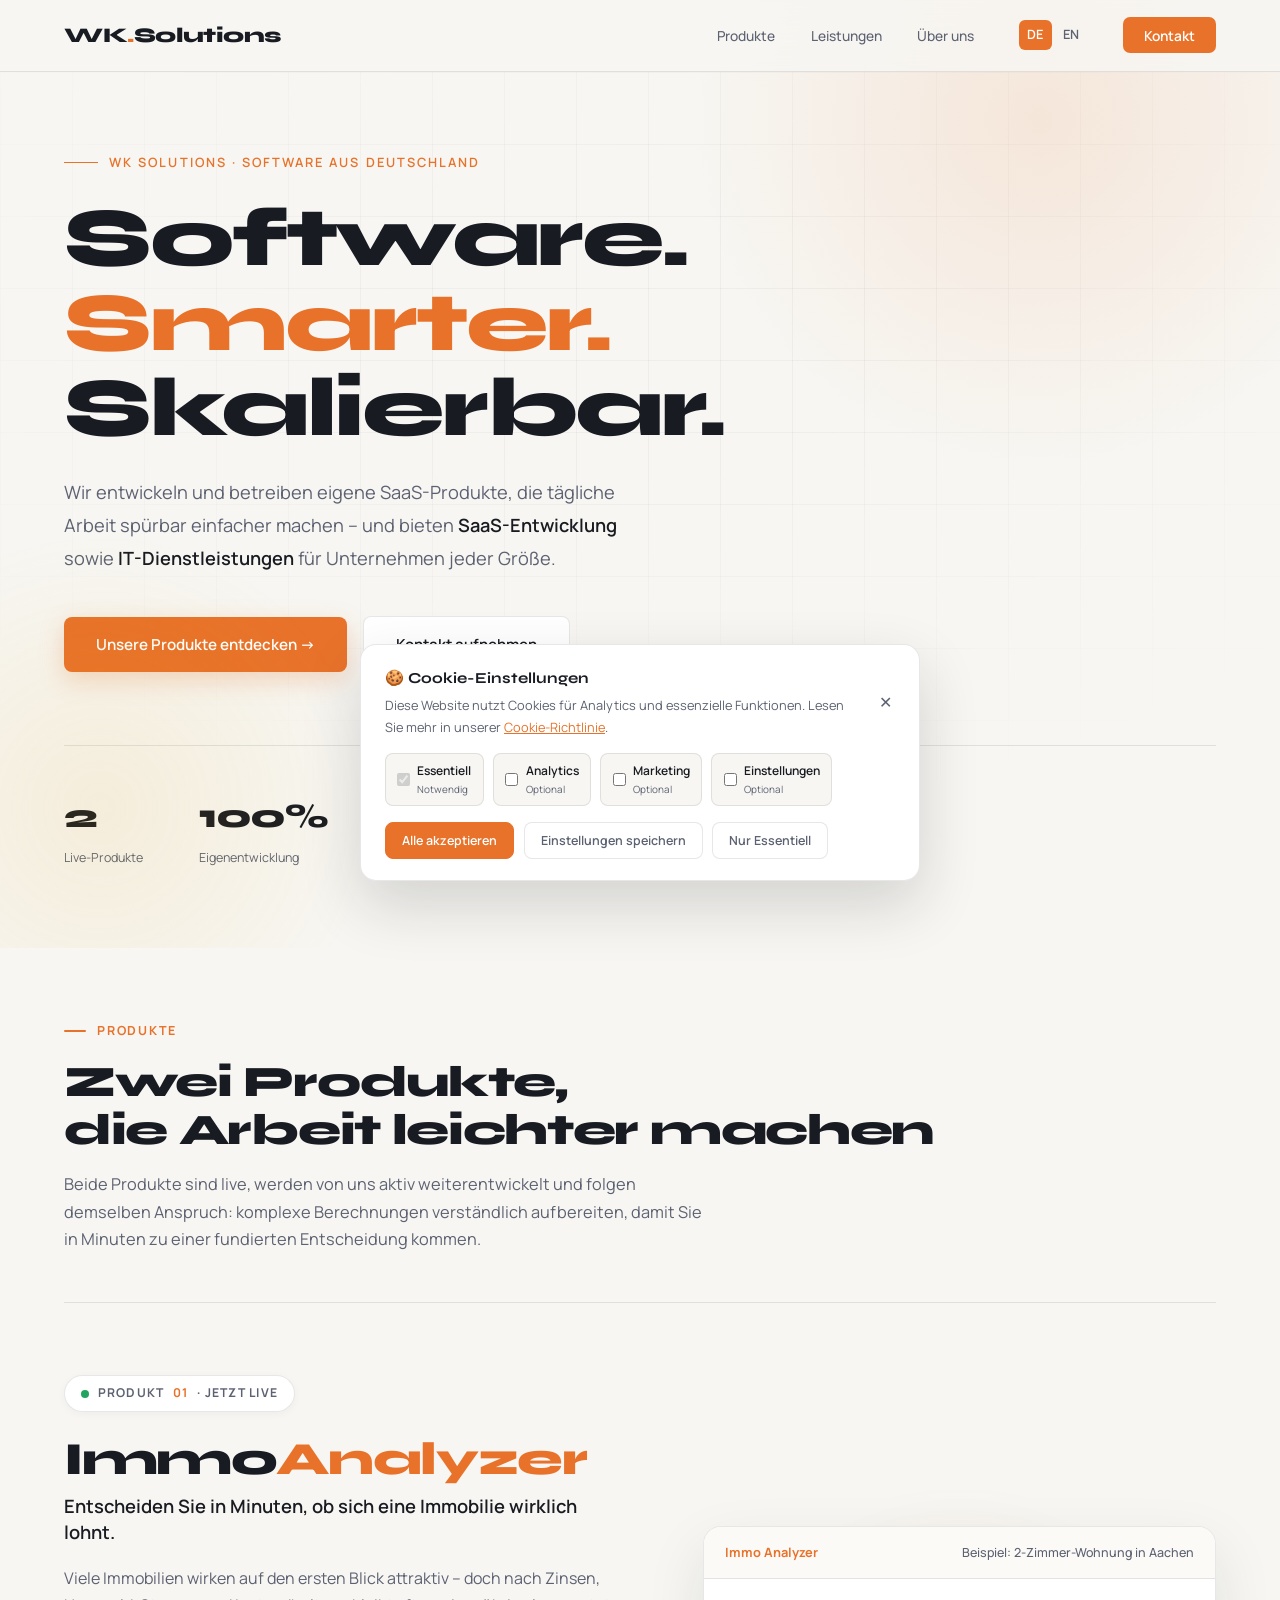
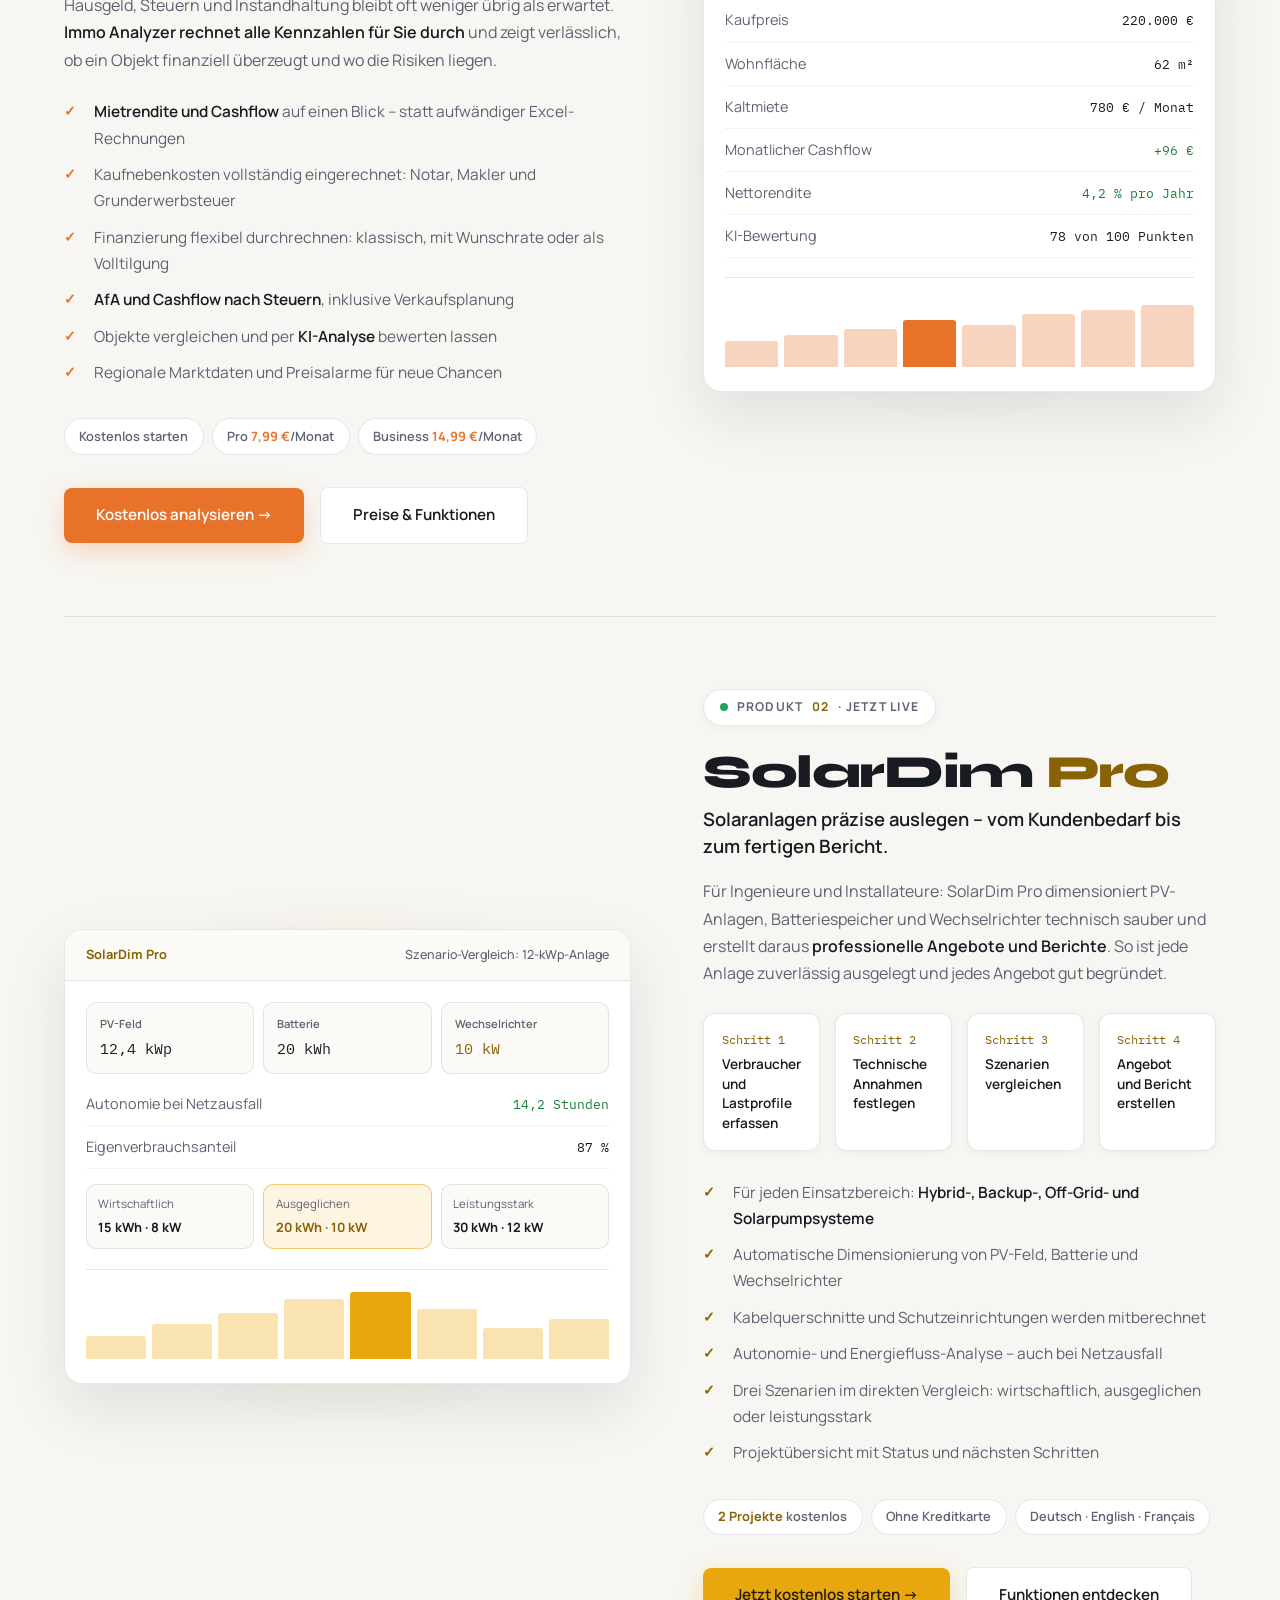
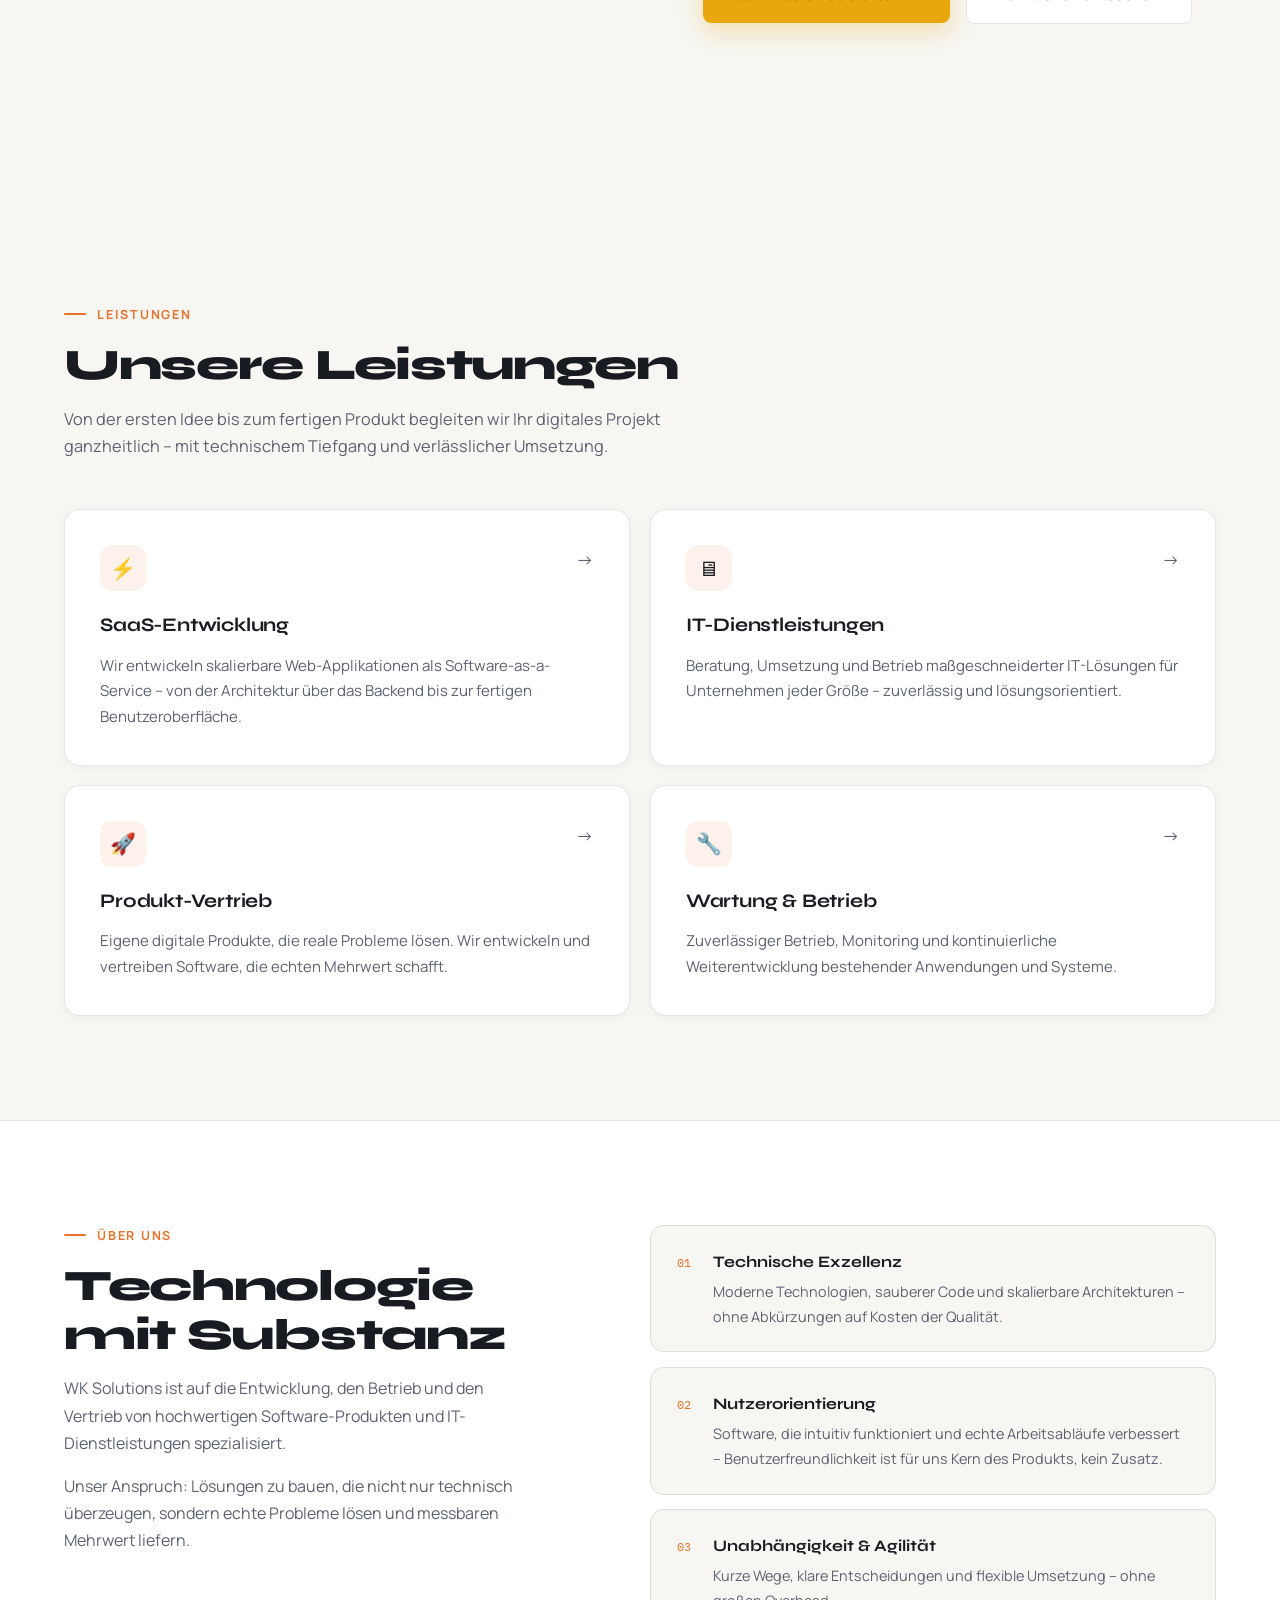
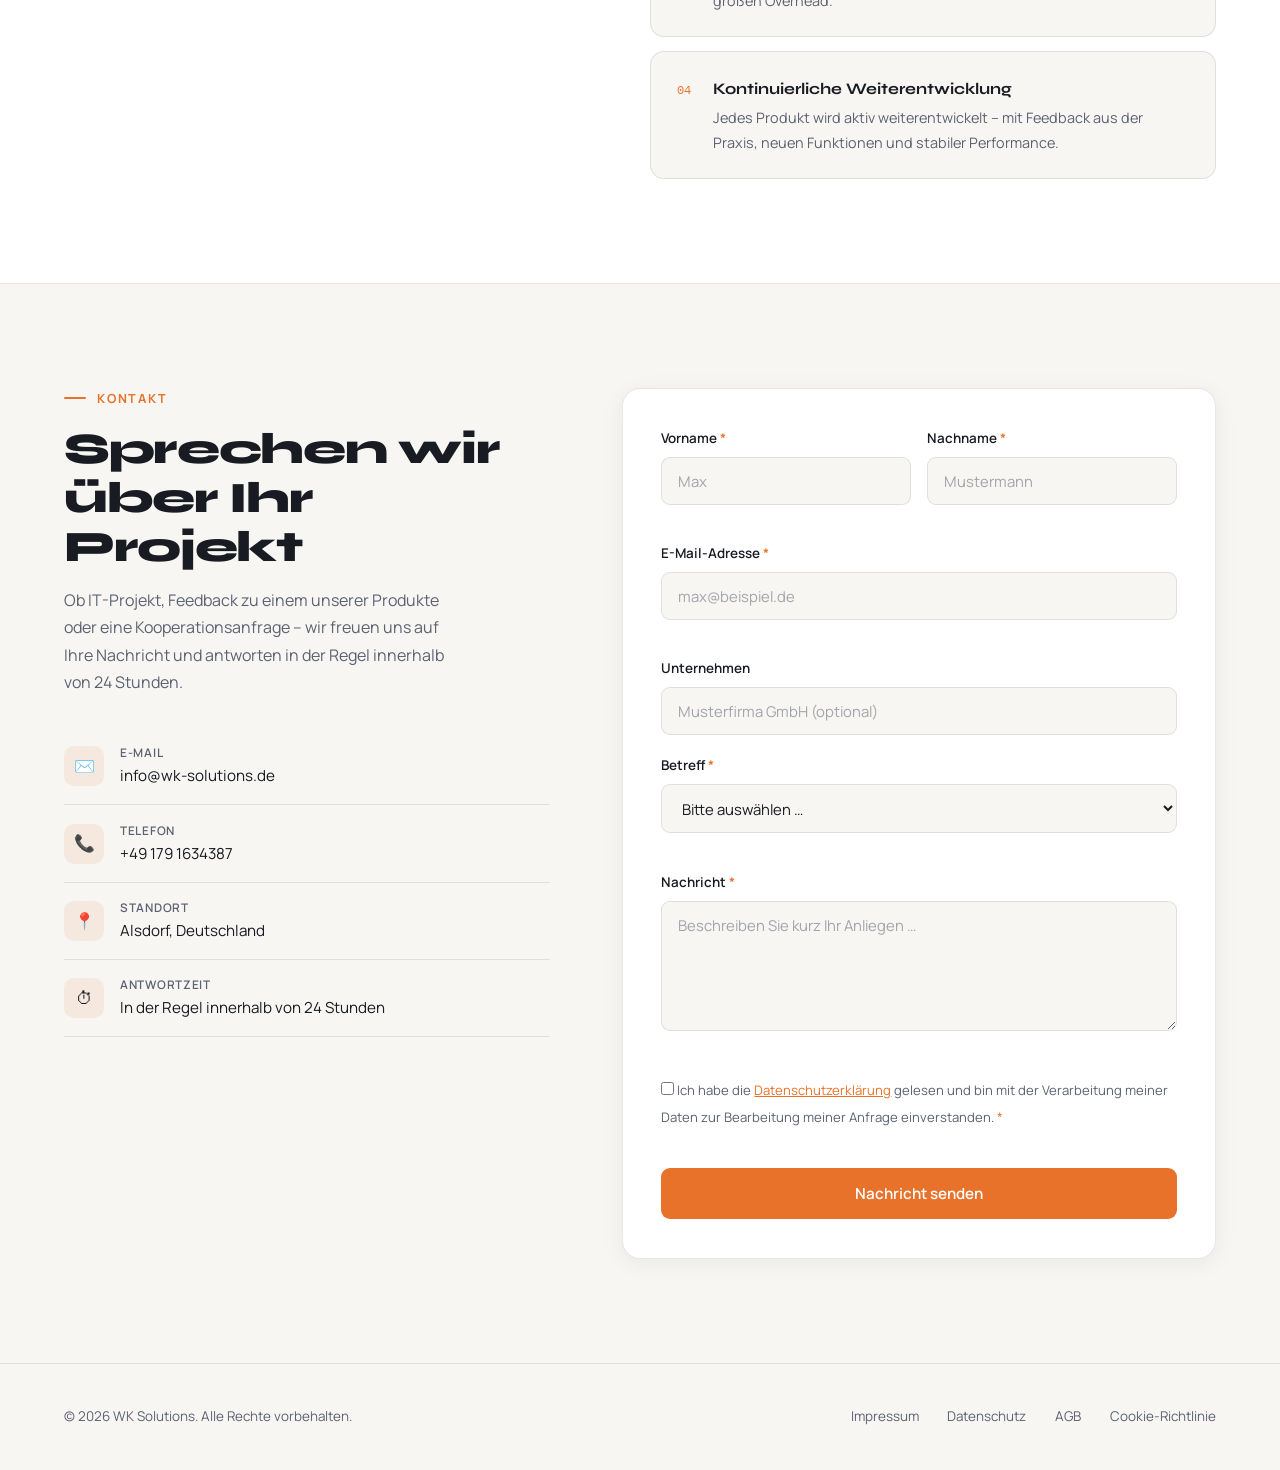
==== commit ebf65cfd: "update web pages" ====
--- a/index.html
+++ b/index.html
@@ -3,859 +3,819 @@
 <head>
 <meta charset="UTF-8">
 <meta name="viewport" content="width=device-width, initial-scale=1.0">
+<meta name="theme-color" content="#F7F6F2">
+<meta name="description" content="WK Solutions – SaaS-Unternehmen aus Deutschland. Immo Analyzer: Immobilien-Investments in Minuten bewerten. SolarDim Pro: Solaranlagen professionell auslegen.">
+<meta property="og:title" content="WK Solutions – Software. Smarter.">
+<meta property="og:description" content="Mit Immo Analyzer bewerten Sie Immobilien in Minuten, mit SolarDim Pro planen Sie Solaranlagen professionell. SaaS-Entwicklung und IT-Dienstleistungen aus Deutschland.">
+<meta property="og:type" content="website">
 <title>WK Solutions – Software. Smarter.</title>
+
 <link rel="preconnect" href="https://fonts.googleapis.com">
-<link href="https://fonts.googleapis.com/css2?family=Syne:wght@400;500;600;700;800&family=Manrope:wght@300;400;500;600&display=swap" rel="stylesheet">
+<link rel="preconnect" href="https://fonts.gstatic.com" crossorigin>
+<link href="https://fonts.googleapis.com/css2?family=Syne:wght@400;500;600;700;800&family=Manrope:wght@300;400;500;600;700&family=IBM+Plex+Mono:wght@400;500&display=swap" rel="stylesheet">
+
 <style>
   *, *::before, *::after { box-sizing: border-box; margin: 0; padding: 0; }
 
   :root {
-    --bg: #07090F;
-    --bg2: #0D111B;
-    --bg3: #141926;
-    --accent: #E8722A;
-    --accent2: #F59B5E;
-    --text: #F0EEE8;
-    --muted: #7A8098;
-    --border: rgba(255,255,255,0.07);
-    --card-bg: rgba(255,255,255,0.03);
+    --bg: #F7F6F2;
+    --surface: #FFFFFF;
+    --surface-2: #F0EEE8;
+    --text: #181B22;
+    --muted: #5D6272;
+    --border: rgba(24,27,34,0.10);
+    --immo: #E8722A;        /* Immo Analyzer */
+    --immo-2: #D05E1A;
+    --immo-soft: rgba(232,114,42,0.09);
+    --solar: #E9A70F;       /* SolarDim Pro */
+    --solar-2: #D09409;
+    --solar-deep: #8A6206;
+    --solar-soft: rgba(233,167,15,0.12);
+    --accent: var(--immo);
+    --font-d: 'Syne', sans-serif;
+    --font-b: 'Manrope', sans-serif;
+    --font-m: 'IBM Plex Mono', monospace;
   }
 
   html { scroll-behavior: smooth; }
-
   body {
     background: var(--bg);
     color: var(--text);
-    font-family: 'Manrope', sans-serif;
+    font-family: var(--font-b);
     font-size: 16px;
     line-height: 1.7;
     overflow-x: hidden;
   }
+  ::selection { background: var(--immo); color: #fff; }
 
   /* ── NAV ── */
   nav {
     position: fixed; top: 0; left: 0; right: 0; z-index: 100;
     display: flex; align-items: center; justify-content: space-between;
-    padding: 1.2rem 5vw;
-    background: rgba(7,9,15,0.85);
+    padding: 1.1rem 5vw;
+    background: rgba(247,246,242,0.85);
     backdrop-filter: blur(18px);
+    -webkit-backdrop-filter: blur(18px);
     border-bottom: 1px solid var(--border);
   }
   .logo {
-    font-family: 'Syne', sans-serif;
-    font-size: 1.35rem;
-    font-weight: 800;
+    font-family: var(--font-d);
+    font-size: 1.3rem; font-weight: 800;
     letter-spacing: -0.02em;
-    color: var(--text);
-    text-decoration: none;
-  }
-  .logo span { color: var(--accent); }
-  nav ul { list-style: none; display: flex; gap: 2.5rem; }
-  nav ul a {
-    text-decoration: none;
-    color: var(--muted);
-    font-size: 0.88rem;
-    font-weight: 500;
-    letter-spacing: 0.04em;
-    text-transform: uppercase;
-    transition: color 0.2s;
-  }
-  nav ul a:hover { color: var(--text); }
+    color: var(--text); text-decoration: none;
+  }
+  .logo span { color: var(--immo); }
+  .nav-links { list-style: none; display: flex; gap: 2.2rem; align-items: center; }
+  .nav-links a {
+    text-decoration: none; color: var(--muted);
+    font-size: 0.86rem; font-weight: 500;
+    transition: color .2s;
+  }
+  .nav-links a:hover { color: var(--text); }
   .nav-cta {
-    background: var(--accent);
-    color: #fff !important;
-    padding: 0.5rem 1.2rem;
-    border-radius: 6px;
-    font-weight: 600 !important;
-  }
-  .nav-cta:hover { background: var(--accent2); color: #fff !important; }
+    background: var(--immo); color: #fff !important;
+    padding: 0.55rem 1.3rem; border-radius: 7px; font-weight: 600 !important;
+  }
+  .nav-cta:hover { background: var(--immo-2); color: #fff !important; }
+  .lang-switch { display: flex; align-items: center; gap: 0.15rem; margin-left: 0.6rem; }
+  .lang-switch a {
+    font-size: 0.8rem; font-weight: 600;
+    padding: 0.25rem 0.55rem; border-radius: 6px;
+    text-decoration: none; color: var(--muted);
+    transition: color .2s, background .2s;
+  }
+  .lang-switch a:hover { color: var(--text); }
+  .lang-switch a.active { color: #fff; background: var(--immo); }
+  .mobile-menu .lang-switch { margin: 1rem 0 0; }
+  .mobile-menu .lang-switch a { font-family: var(--font-b); font-size: 0.9rem; border-bottom: none; padding: 0.3rem 0.7rem; }
+  .nav-burger {
+    display: none; background: var(--surface); border: 1px solid var(--border);
+    border-radius: 7px; color: var(--text); font-size: 1.15rem;
+    width: 42px; height: 38px; cursor: pointer; line-height: 1;
+  }
+  .mobile-menu {
+    display: none; position: fixed; inset: 0; z-index: 99;
+    background: rgba(247,246,242,0.98);
+    backdrop-filter: blur(20px);
+    padding: 6rem 8vw 3rem; flex-direction: column;
+  }
+  .mobile-menu.open { display: flex; }
+  .mobile-menu a {
+    font-family: var(--font-d); font-size: 1.6rem; font-weight: 700;
+    color: var(--text); text-decoration: none; padding: 0.85rem 0;
+    border-bottom: 1px solid var(--border);
+  }
+  .mobile-menu a:hover { color: var(--immo); }
 
   /* ── HERO ── */
   .hero {
-    min-height: 100vh;
-    display: flex;
-    flex-direction: column;
-    justify-content: center;
-    padding: 10rem 5vw 6rem;
-    position: relative;
-    overflow: hidden;
+    min-height: 100svh;
+    display: flex; flex-direction: column; justify-content: center;
+    padding: 9.5rem 5vw 5rem;
+    position: relative; overflow: hidden;
   }
   .hero::before {
-    content: '';
-    position: absolute;
-    top: -200px; right: -100px;
-    width: 700px; height: 700px;
+    content: ''; position: absolute;
+    top: -260px; right: -140px; width: 760px; height: 760px;
     background: radial-gradient(circle, rgba(232,114,42,0.12) 0%, transparent 65%);
     pointer-events: none;
   }
   .hero::after {
-    content: '';
-    position: absolute;
-    bottom: 0; left: -200px;
-    width: 500px; height: 500px;
-    background: radial-gradient(circle, rgba(0,100,255,0.06) 0%, transparent 65%);
+    content: ''; position: absolute;
+    bottom: -160px; left: -200px; width: 600px; height: 600px;
+    background: radial-gradient(circle, rgba(233,167,15,0.10) 0%, transparent 65%);
     pointer-events: none;
   }
+  .grid-bg {
+    position: absolute; inset: 0; pointer-events: none;
+    background-image:
+      linear-gradient(rgba(24,27,34,0.04) 1px, transparent 1px),
+      linear-gradient(90deg, rgba(24,27,34,0.04) 1px, transparent 1px);
+    background-size: 72px 72px;
+    mask-image: radial-gradient(ellipse 90% 70% at 50% 35%, black 20%, transparent 75%);
+    -webkit-mask-image: radial-gradient(ellipse 90% 70% at 50% 35%, black 20%, transparent 75%);
+  }
+  .hero-inner { position: relative; }
   .hero-eyebrow {
-    font-size: 0.78rem;
-    font-weight: 600;
-    letter-spacing: 0.18em;
-    text-transform: uppercase;
-    color: var(--accent);
-    margin-bottom: 1.5rem;
-    display: flex;
-    align-items: center;
-    gap: 0.7rem;
-  }
-  .hero-eyebrow::before {
-    content: '';
-    display: block;
-    width: 32px; height: 1px;
-    background: var(--accent);
-  }
+    font-size: 0.8rem; font-weight: 600;
+    letter-spacing: 0.16em; text-transform: uppercase;
+    color: var(--immo); margin-bottom: 1.4rem;
+    display: flex; align-items: center; gap: 0.7rem;
+  }
+  .hero-eyebrow::before { content: ''; width: 34px; height: 1px; background: var(--immo); }
   h1 {
-    font-family: 'Syne', sans-serif;
-    font-size: clamp(3rem, 6.5vw, 6.5rem);
-    font-weight: 800;
-    line-height: 1.03;
-    letter-spacing: -0.03em;
-    max-width: 800px;
-    margin-bottom: 1.8rem;
-  }
-  h1 em {
-    font-style: normal;
-    color: var(--accent);
-  }
+    font-family: var(--font-d);
+    font-size: clamp(2.9rem, 6.5vw, 6.2rem);
+    font-weight: 800; line-height: 1.02; letter-spacing: -0.03em;
+    max-width: 820px; margin-bottom: 1.6rem;
+  }
+  h1 em { font-style: normal; color: var(--immo); }
   .hero-sub {
-    font-size: 1.15rem;
-    color: var(--muted);
-    max-width: 540px;
-    margin-bottom: 3rem;
-    font-weight: 400;
-    line-height: 1.8;
-  }
+    font-size: 1.14rem; color: var(--muted);
+    max-width: 580px; margin-bottom: 2.6rem; line-height: 1.8;
+  }
+  .hero-sub strong { color: var(--text); font-weight: 600; }
   .btn-group { display: flex; gap: 1rem; flex-wrap: wrap; align-items: center; }
   .btn-primary {
-    background: var(--accent);
-    color: #fff;
-    padding: 0.9rem 2rem;
-    border-radius: 8px;
-    text-decoration: none;
-    font-weight: 600;
-    font-size: 0.95rem;
-    transition: background 0.2s, transform 0.15s;
+    background: var(--immo); color: #fff;
+    padding: 0.9rem 2rem; border-radius: 8px;
+    text-decoration: none; font-weight: 600; font-size: 0.95rem;
     display: inline-flex; align-items: center; gap: 0.5rem;
-  }
-  .btn-primary:hover { background: var(--accent2); transform: translateY(-1px); }
+    border: none; cursor: pointer;
+    transition: background .2s, transform .15s;
+    box-shadow: 0 8px 24px rgba(232,114,42,0.25);
+  }
+  .btn-primary:hover { background: var(--immo-2); transform: translateY(-1px); }
   .btn-secondary {
-    color: var(--muted);
-    padding: 0.9rem 2rem;
-    border-radius: 8px;
-    text-decoration: none;
-    font-weight: 500;
-    font-size: 0.95rem;
-    border: 1px solid var(--border);
-    transition: border-color 0.2s, color 0.2s;
-    display: inline-flex; align-items: center; gap: 0.5rem;
-  }
-  .btn-secondary:hover { border-color: rgba(255,255,255,0.2); color: var(--text); }
-
+    color: var(--text); padding: 0.9rem 2rem; border-radius: 8px;
+    text-decoration: none; font-weight: 600; font-size: 0.95rem;
+    border: 1px solid var(--border); background: var(--surface);
+    display: inline-flex; align-items: center; gap: 0.5rem; cursor: pointer;
+    transition: border-color .2s, color .2s, transform .15s;
+  }
+  .btn-secondary:hover { border-color: rgba(24,27,34,0.28); transform: translateY(-1px); }
   .hero-stats {
-    display: flex; gap: 3rem; margin-top: 5rem;
-    padding-top: 3rem;
-    border-top: 1px solid var(--border);
+    display: flex; gap: 3.5rem; margin-top: 4.5rem;
+    padding-top: 2.6rem; border-top: 1px solid var(--border);
+    position: relative;
   }
   .stat-num {
-    font-family: 'Syne', sans-serif;
-    font-size: 2.2rem;
-    font-weight: 800;
-    color: var(--text);
-    letter-spacing: -0.04em;
+    font-family: var(--font-d); font-size: 2.1rem; font-weight: 800;
+    color: var(--text); letter-spacing: -0.04em;
   }
   .stat-label {
-    font-size: 0.8rem;
-    color: var(--muted);
-    text-transform: uppercase;
-    letter-spacing: 0.08em;
-  }
-
-  /* ── SECTION BASICS ── */
-  section { padding: 7rem 5vw; }
-  .section-tag {
-    font-size: 0.75rem;
-    font-weight: 600;
-    letter-spacing: 0.16em;
-    text-transform: uppercase;
-    color: var(--accent);
-    margin-bottom: 1rem;
-    display: flex; align-items: center; gap: 0.6rem;
-  }
-  .section-tag::before {
-    content: '';
-    display: block;
-    width: 20px; height: 1px;
-    background: var(--accent);
-  }
-  h2 {
-    font-family: 'Syne', sans-serif;
-    font-size: clamp(2rem, 4vw, 3.5rem);
-    font-weight: 800;
-    letter-spacing: -0.03em;
-    line-height: 1.1;
-    margin-bottom: 1.2rem;
-  }
-  .section-intro {
-    font-size: 1.05rem;
-    color: var(--muted);
-    max-width: 500px;
-    margin-bottom: 4rem;
-    line-height: 1.8;
-  }
-
-  /* ── SERVICES ── */
-  #leistungen { background: var(--bg2); }
-  .services-grid {
-    display: grid;
-    grid-template-columns: repeat(auto-fit, minmax(280px, 1fr));
-    gap: 1.5px;
-    background: var(--border);
-    border: 1px solid var(--border);
-    border-radius: 16px;
-    overflow: hidden;
-    margin-top: 3rem;
-  }
-  .service-card {
-    background: var(--bg2);
-    padding: 2.5rem;
-    transition: background 0.2s;
-    position: relative;
-  }
-  .service-card:hover { background: var(--bg3); }
-  .service-icon {
-    width: 48px; height: 48px;
-    border-radius: 12px;
-    background: rgba(232,114,42,0.1);
-    display: flex; align-items: center; justify-content: center;
-    margin-bottom: 1.5rem;
-    font-size: 1.4rem;
-  }
-  .service-card h3 {
-    font-family: 'Syne', sans-serif;
-    font-size: 1.2rem;
-    font-weight: 700;
-    margin-bottom: 0.8rem;
-    letter-spacing: -0.02em;
-  }
-  .service-card p {
-    font-size: 0.9rem;
-    color: var(--muted);
-    line-height: 1.8;
-  }
-  .service-arrow {
-    position: absolute;
-    bottom: 2.5rem; right: 2.5rem;
-    width: 28px; height: 28px;
-    border-radius: 50%;
-    border: 1px solid var(--border);
-    display: flex; align-items: center; justify-content: center;
-    color: var(--muted);
-    font-size: 0.8rem;
-    opacity: 0;
-    transition: opacity 0.2s, border-color 0.2s;
-  }
-  .service-card:hover .service-arrow { opacity: 1; border-color: var(--accent); color: var(--accent); }
-
-  /* ── PRODUCT SECTION ── */
-  #produkte {
-    background: var(--bg);
-    position: relative;
-    overflow: hidden;
-  }
-  #produkte::before {
-    content: '';
-    position: absolute;
-    top: 50%; right: -100px;
-    transform: translateY(-50%);
-    width: 500px; height: 500px;
-    background: radial-gradient(circle, rgba(232,114,42,0.08) 0%, transparent 65%);
-    pointer-events: none;
-  }
-  .product-showcase {
-    display: grid;
-    grid-template-columns: 1fr 1fr;
-    gap: 5rem;
-    align-items: center;
-  }
-  .product-badge {
-    display: inline-flex;
-    align-items: center;
-    gap: 0.5rem;
-    background: rgba(232,114,42,0.1);
-    border: 1px solid rgba(232,114,42,0.25);
-    color: var(--accent2);
-    font-size: 0.75rem;
-    font-weight: 600;
-    letter-spacing: 0.08em;
-    text-transform: uppercase;
-    padding: 0.35rem 0.9rem;
-    border-radius: 999px;
-    margin-bottom: 1.5rem;
-  }
-  .product-badge::before {
-    content: '';
-    width: 6px; height: 6px;
-    border-radius: 50%;
-    background: var(--accent);
-  }
-  .product-info h2 { font-size: clamp(1.8rem, 3.5vw, 3rem); }
-  .product-info p {
-    color: var(--muted);
-    font-size: 1rem;
-    line-height: 1.85;
-    margin-bottom: 1.5rem;
-  }
-  .feature-list {
-    list-style: none;
-    margin: 2rem 0;
-    display: flex;
-    flex-direction: column;
-    gap: 0.7rem;
-  }
-  .feature-list li {
-    display: flex; align-items: center; gap: 0.8rem;
-    font-size: 0.9rem;
-    color: var(--muted);
-  }
-  .feature-list li::before {
-    content: '✓';
-    width: 20px; height: 20px;
-    background: rgba(232,114,42,0.12);
-    color: var(--accent);
-    border-radius: 50%;
-    display: flex; align-items: center; justify-content: center;
-    font-size: 0.65rem;
-    font-weight: 700;
-    flex-shrink: 0;
-  }
-  .product-visual {
-    background: var(--bg3);
-    border: 1px solid var(--border);
-    border-radius: 16px;
-    overflow: hidden;
-    position: relative;
-    min-height: 420px;
-    display: flex;
-    align-items: center;
-    justify-content: center;
-  }
-  .product-visual::before {
-    content: '';
-    position: absolute;
-    top: 0; left: 0; right: 0;
-    height: 40px;
-    background: rgba(255,255,255,0.025);
-    border-bottom: 1px solid var(--border);
-    display: flex;
-    align-items: center;
-  }
-  .browser-dots {
-    position: absolute;
-    top: 14px; left: 18px;
-    display: flex; gap: 6px;
-  }
-  .browser-dots span {
-    width: 10px; height: 10px;
-    border-radius: 50%;
-    background: var(--border);
-  }
-  .browser-dots span:first-child { background: rgba(255,90,90,0.4); }
-  .browser-dots span:nth-child(2) { background: rgba(255,200,50,0.4); }
-  .browser-dots span:last-child { background: rgba(50,205,50,0.4); }
-  .browser-url {
-    position: absolute;
-    top: 11px;
-    left: 50%;
-    transform: translateX(-50%);
-    font-size: 0.75rem;
-    color: var(--muted);
-    background: rgba(255,255,255,0.04);
-    padding: 0.2rem 1rem;
-    border-radius: 4px;
-    border: 1px solid var(--border);
-    min-width: 220px;
-    text-align: center;
-  }
-  .product-mock {
-    margin-top: 40px;
-    padding: 1.5rem;
-    width: 100%;
-  }
-  .mock-header {
-    font-family: 'Syne', sans-serif;
-    font-size: 1rem;
-    font-weight: 700;
-    color: var(--text);
-    margin-bottom: 1.2rem;
-  }
-  .mock-row {
-    display: flex;
-    justify-content: space-between;
-    align-items: center;
-    padding: 0.65rem 0;
-    border-bottom: 1px solid var(--border);
-    font-size: 0.82rem;
-  }
-  .mock-label { color: var(--muted); }
-  .mock-value-pos { color: #5EE58A; font-weight: 600; }
-  .mock-value-neg { color: #E8724E; font-weight: 600; }
-  .mock-value { color: var(--text); font-weight: 500; }
-  .mock-chart {
-    margin-top: 1.2rem;
-    display: flex;
-    gap: 6px;
-    align-items: flex-end;
-    height: 70px;
-  }
-  .bar {
-    flex: 1;
-    border-radius: 4px 4px 0 0;
-    background: rgba(232,114,42,0.25);
-    transition: background 0.2s;
-  }
-  .bar:hover { background: rgba(232,114,42,0.5); }
-  .bar.highlight { background: var(--accent); }
-
-  /* ── ABOUT / APPROACH ── */
-  #ueber-uns { background: var(--bg2); }
-  .about-grid {
-    display: grid;
-    grid-template-columns: 1fr 1fr;
-    gap: 5rem;
-    align-items: start;
-  }
-  .about-text p {
-    color: var(--muted);
-    font-size: 1rem;
-    line-height: 1.85;
-    margin-bottom: 1.2rem;
-  }
-  .values-list {
-    display: flex;
-    flex-direction: column;
-    gap: 1.5rem;
-    margin-top: 1rem;
-  }
-  .value-item {
-    display: flex;
-    gap: 1.2rem;
-    align-items: flex-start;
-  }
-  .value-num {
-    font-family: 'Syne', sans-serif;
-    font-size: 0.75rem;
-    font-weight: 700;
-    color: var(--accent);
-    min-width: 28px;
-    margin-top: 0.1rem;
-    letter-spacing: 0.08em;
-  }
-  .value-item h4 {
-    font-family: 'Syne', sans-serif;
-    font-size: 1rem;
-    font-weight: 700;
-    margin-bottom: 0.3rem;
-    letter-spacing: -0.01em;
-  }
-  .value-item p {
-    font-size: 0.88rem;
-    color: var(--muted);
-    line-height: 1.7;
-    margin-bottom: 0;
-  }
-
-  /* ── CONTACT ── */
-  #kontakt {
-    background: var(--bg);
-    position: relative;
-    overflow: hidden;
-  }
-  #kontakt::before {
-    content: '';
-    position: absolute;
-    top: 0; left: 50%;
-    transform: translateX(-50%);
-    width: 800px; height: 400px;
-    background: radial-gradient(ellipse, rgba(232,114,42,0.07) 0%, transparent 65%);
-    pointer-events: none;
-  }
-  .contact-inner {
-    max-width: 680px;
-    margin: 0 auto;
-    text-align: center;
-  }
-  .contact-inner h2 { margin-bottom: 1.2rem; }
-  .contact-inner p {
-    color: var(--muted);
-    font-size: 1.05rem;
-    margin-bottom: 3rem;
-    line-height: 1.8;
-  }
-  .contact-links {
-    display: flex;
-    gap: 1rem;
-    justify-content: center;
-    flex-wrap: wrap;
-  }
-  .contact-card {
-    background: var(--card-bg);
-    border: 1px solid var(--border);
-    border-radius: 12px;
-    padding: 1.5rem 2rem;
-    text-decoration: none;
-    color: var(--text);
-    font-size: 0.9rem;
-    font-weight: 500;
-    display: flex;
-    align-items: center;
-    gap: 0.7rem;
-    transition: border-color 0.2s, background 0.2s;
-    min-width: 200px;
-    justify-content: center;
-  }
-  .contact-card:hover {
-    border-color: rgba(232,114,42,0.4);
-    background: rgba(232,114,42,0.05);
-  }
-  .contact-icon {
-    width: 36px; height: 36px;
-    border-radius: 8px;
-    background: rgba(232,114,42,0.1);
-    display: flex; align-items: center; justify-content: center;
-    font-size: 1rem;
-  }
-
-  /* ── FOOTER ── */
-  footer {
-    padding: 2.5rem 5vw;
-    border-top: 1px solid var(--border);
-    display: flex;
-    align-items: center;
-    justify-content: space-between;
-    flex-wrap: wrap;
-    gap: 1rem;
-  }
-  footer p {
-    font-size: 0.82rem;
-    color: var(--muted);
-  }
-  footer a { color: var(--muted); text-decoration: none; transition: color 0.2s; }
-  footer a:hover { color: var(--text); }
-  .footer-links { display: flex; gap: 2rem; }
-
-  /* ── GRID DECORATION ── */
-  .grid-bg {
-    position: absolute; inset: 0;
-    background-image:
-      linear-gradient(rgba(255,255,255,0.025) 1px, transparent 1px),
-      linear-gradient(90deg, rgba(255,255,255,0.025) 1px, transparent 1px);
-    background-size: 60px 60px;
-    pointer-events: none;
-    mask-image: linear-gradient(180deg, rgba(0,0,0,0.3) 0%, transparent 100%);
-  }
-
-  /* ── RESPONSIVE ── */
-  @media (max-width: 768px) {
-    nav ul { display: none; }
-    .product-showcase, .about-grid { grid-template-columns: 1fr; gap: 3rem; }
-    .hero-stats { flex-direction: column; gap: 1.5rem; }
-    section { padding: 5rem 6vw; }
-  }
-
-  /* ── CONTACT FORM ── */
-  .contact-layout {
-    display: grid;
-    grid-template-columns: 1fr 1.6fr;
-    gap: 5rem;
-    align-items: start;
-  }
-  .contact-info-col h2 { text-align: left; }
-  .contact-info-col p { color: var(--muted); font-size: 1rem; line-height: 1.85; margin-bottom: 2rem; text-align: left; }
-  .contact-detail { display: flex; align-items: center; gap: 1rem; padding: 1rem 0; border-bottom: 1px solid var(--border); }
-  .contact-detail:last-of-type { border-bottom: none; }
-  .contact-detail-icon { width: 40px; height: 40px; border-radius: 10px; background: rgba(232,114,42,0.1); display: flex; align-items: center; justify-content: center; font-size: 1rem; flex-shrink: 0; }
-  .contact-detail-label { font-size: 0.75rem; color: var(--muted); text-transform: uppercase; letter-spacing: 0.08em; }
-  .contact-detail-value { font-size: 0.9rem; color: var(--text); font-weight: 500; }
-  .contact-detail-value a { color: var(--text); text-decoration: none; }
-  .contact-detail-value a:hover { color: var(--accent2); }
-  .contact-form-box { background: rgba(255,255,255,0.025); border: 1px solid var(--border); border-radius: 20px; padding: 2.5rem; }
-  .form-row { display: grid; grid-template-columns: 1fr 1fr; gap: 1rem; }
-  .form-group { display: flex; flex-direction: column; gap: 0.5rem; margin-bottom: 1.2rem; }
-  .form-group label { font-size: 0.8rem; font-weight: 600; color: var(--muted); letter-spacing: 0.06em; text-transform: uppercase; }
-  .form-group input, .form-group select, .form-group textarea {
-    background: rgba(255,255,255,0.04); border: 1px solid var(--border); border-radius: 10px;
-    padding: 0.85rem 1.1rem; color: var(--text); font-family: 'Manrope', sans-serif;
-    font-size: 0.93rem; outline: none; transition: border-color 0.2s, background 0.2s; width: 100%; -webkit-appearance: none;
-  }
-  .form-group input::placeholder, .form-group textarea::placeholder { color: rgba(122,128,152,0.5); }
-  .form-group input:focus, .form-group select:focus, .form-group textarea:focus { border-color: rgba(232,114,42,0.5); background: rgba(232,114,42,0.04); }
-  .form-group select { cursor: pointer; }
-  .form-group select option { background: #141926; color: var(--text); }
-  .form-group textarea { resize: vertical; min-height: 130px; line-height: 1.6; }
-  .form-check { display: flex; align-items: flex-start; gap: 0.8rem; margin-bottom: 1.5rem; }
-  .form-check input[type="checkbox"] { width: 18px; height: 18px; flex-shrink: 0; cursor: pointer; margin-top: 2px; accent-color: var(--accent); }
-  .form-check label { font-size: 0.82rem; color: var(--muted); line-height: 1.6; cursor: pointer; }
-  .form-check label a { color: var(--accent2); }
-  .btn-submit { width: 100%; padding: 1rem; background: var(--accent); color: #fff; border: none; border-radius: 10px; font-family: 'Syne', sans-serif; font-size: 1rem; font-weight: 700; cursor: pointer; transition: background 0.2s, transform 0.15s; display: flex; align-items: center; justify-content: center; gap: 0.5rem; }
-  .btn-submit:hover { background: var(--accent2); transform: translateY(-1px); }
-  .btn-submit:active { transform: translateY(0); }
-  .btn-submit:disabled { opacity: 0.6; cursor: not-allowed; transform: none; }
-  .form-success { display: none; text-align: center; padding: 2.5rem 1rem; }
-  .form-success .success-icon { width: 60px; height: 60px; border-radius: 50%; background: rgba(94,229,138,0.12); display: flex; align-items: center; justify-content: center; font-size: 1.6rem; margin: 0 auto 1.2rem; }
-  .form-success h3 { font-family: 'Syne', sans-serif; font-size: 1.3rem; font-weight: 700; margin-bottom: 0.6rem; }
-  .form-success p { color: var(--muted); font-size: 0.9rem; margin: 0; }
-  @media (max-width: 768px) {
-    .contact-layout { grid-template-columns: 1fr; gap: 3rem; }
-    .form-row { grid-template-columns: 1fr; }
-  }
-
-  /* ── COOKIE BANNER ── */
-  #cookieBanner {
-    position: fixed; bottom: 1.5rem; left: 50%; transform: translateX(-50%);
-    z-index: 9999;
-    width: min(720px, calc(100vw - 2rem));
-    background: #0D111B;
-    border: 1px solid rgba(255,255,255,0.1);
-    border-radius: 18px;
-    box-shadow: 0 24px 60px rgba(0,0,0,0.6);
-    padding: 1.8rem 2rem;
-    transition: opacity 0.35s ease, transform 0.35s ease;
-  }
-  #cookieBanner.hidden {
-    opacity: 0; transform: translateX(-50%) translateY(20px); pointer-events: none;
-  }
-  .cb-top { display: flex; align-items: flex-start; justify-content: space-between; gap: 1.5rem; margin-bottom: 1.3rem; }
-  .cb-title { font-family: 'Syne', sans-serif; font-size: 1rem; font-weight: 700; margin-bottom: 0.4rem; }
-  .cb-text { font-size: 0.82rem; color: var(--muted); line-height: 1.6; }
-  .cb-text a { color: var(--accent2); text-decoration: none; }
-  .cb-text a:hover { text-decoration: underline; }
-  .cb-icon { font-size: 1.6rem; flex-shrink: 0; margin-top: 0.1rem; }
-
-  .cb-categories {
-    display: grid; grid-template-columns: repeat(4, 1fr); gap: 0.6rem;
-    margin-bottom: 1.3rem;
-  }
-  .cb-cat {
-    background: rgba(255,255,255,0.03); border: 1px solid var(--border);
-    border-radius: 10px; padding: 0.7rem 0.9rem;
-    display: flex; align-items: center; gap: 0.6rem;
-    cursor: pointer; transition: border-color 0.2s, background 0.2s;
-    user-select: none;
-  }
-  .cb-cat:has(input:checked) {
-    border-color: rgba(232,114,42,0.4); background: rgba(232,114,42,0.05);
-  }
-  .cb-cat input[type="checkbox"] {
-    width: 16px; height: 16px; flex-shrink: 0;
-    accent-color: var(--accent); cursor: pointer;
-  }
-  .cb-cat-label { font-size: 0.78rem; font-weight: 600; color: var(--text); line-height: 1.3; }
-  .cb-cat-sub { font-size: 0.68rem; color: var(--muted); }
-  .cb-cat-required .cb-cat-label { color: #5EE58A; }
-
-  .cb-actions { display: flex; gap: 0.7rem; flex-wrap: wrap; }
-  .cb-btn {
-    flex: 1; min-width: 120px; padding: 0.7rem 1rem;
-    border-radius: 9px; font-family: 'Manrope', sans-serif;
-    font-size: 0.83rem; font-weight: 600; cursor: pointer;
-    border: none; transition: background 0.2s, border-color 0.2s;
-    white-space: nowrap;
-  }
-  .cb-btn-accept { background: var(--accent); color: #fff; }
-  .cb-btn-accept:hover { background: var(--accent2); }
-  .cb-btn-selection { background: rgba(255,255,255,0.06); color: var(--text); border: 1px solid var(--border); }
-  .cb-btn-selection:hover { background: rgba(255,255,255,0.1); }
-  .cb-btn-decline { background: transparent; color: var(--muted); border: 1px solid var(--border); }
-  .cb-btn-decline:hover { color: var(--text); border-color: rgba(255,255,255,0.2); }
-
-  .cb-reopen {
-    position: fixed; bottom: 1.5rem; left: 1.5rem; z-index: 9998;
-    background: #0D111B; border: 1px solid var(--border);
-    border-radius: 999px; padding: 0.55rem 1rem;
-    font-size: 0.78rem; font-weight: 600; color: var(--muted);
-    cursor: pointer; display: none; align-items: center; gap: 0.4rem;
-    transition: color 0.2s, border-color 0.2s;
-  }
-  .cb-reopen:hover { color: var(--text); border-color: rgba(255,255,255,0.2); }
-
-  @media (max-width: 600px) {
-    .cb-categories { grid-template-columns: 1fr 1fr; }
-    .cb-actions { flex-direction: column; }
-    .cb-btn { min-width: unset; }
-  }
-
-  /* ── ANIMATIONS ── */
+    font-size: 0.78rem; color: var(--muted); margin-top: 0.15rem;
+  }
   @keyframes fadeUp {
     from { opacity: 0; transform: translateY(24px); }
     to { opacity: 1; transform: translateY(0); }
   }
-  .hero-eyebrow { animation: fadeUp 0.7s ease both; }
-  h1 { animation: fadeUp 0.7s 0.1s ease both; }
-  .hero-sub { animation: fadeUp 0.7s 0.2s ease both; }
-  .btn-group { animation: fadeUp 0.7s 0.3s ease both; }
-  .hero-stats { animation: fadeUp 0.7s 0.45s ease both; }
+  .hero-eyebrow { animation: fadeUp .7s ease both; }
+  h1 { animation: fadeUp .7s .08s ease both; }
+  .hero-sub { animation: fadeUp .7s .16s ease both; }
+  .btn-group { animation: fadeUp .7s .24s ease both; }
+  .hero-stats { animation: fadeUp .7s .38s ease both; }
+
+  /* ── SECTIONS ── */
+  section { padding: 6.5rem 5vw; position: relative; }
+  .section-tag {
+    font-size: 0.78rem; font-weight: 700;
+    letter-spacing: 0.14em; text-transform: uppercase;
+    color: var(--immo); margin-bottom: 1rem;
+    display: flex; align-items: center; gap: 0.7rem;
+  }
+  .section-tag::before { content: ''; width: 22px; height: 2px; border-radius: 2px; background: var(--immo); }
+  h2 {
+    font-family: var(--font-d);
+    font-size: clamp(1.9rem, 3.4vw, 3rem);
+    font-weight: 800; letter-spacing: -0.03em; line-height: 1.12;
+    margin-bottom: 1rem;
+  }
+  .section-intro { color: var(--muted); max-width: 640px; margin-bottom: 3rem; font-size: 1.02rem; }
+  .reveal { opacity: 0; transform: translateY(28px); transition: opacity .7s ease, transform .7s ease; }
+  .reveal.in { opacity: 1; transform: none; }
+  @media (prefers-reduced-motion: reduce) {
+    .reveal { opacity: 1; transform: none; transition: none; }
+    html { scroll-behavior: auto; }
+  }
+
+  /* ── PRODUKTE ── */
+  #produkte { padding-top: 4.5rem; }
+  .prod {
+    display: grid; grid-template-columns: minmax(0, 1.05fr) minmax(0, 0.95fr);
+    gap: 4.5rem; align-items: center;
+    padding: 4.5rem 0; border-top: 1px solid var(--border);
+  }
+  .prod:first-of-type { border-top: none; }
+  .prod.flip .prod-copy { order: 2; }
+  .prod.flip .prod-visual { order: 1; }
+  .prod-badge {
+    display: inline-flex; align-items: center; gap: 0.55rem;
+    font-size: 0.76rem; font-weight: 700; letter-spacing: 0.1em;
+    text-transform: uppercase;
+    padding: 0.45rem 1rem; border-radius: 99px;
+    border: 1px solid var(--border); background: var(--surface);
+    color: var(--muted); margin-bottom: 1.4rem;
+    box-shadow: 0 2px 8px rgba(24,27,34,0.04);
+  }
+  .prod-badge .dot {
+    width: 8px; height: 8px; border-radius: 50%; flex-shrink: 0;
+    background: #22A45D;
+  }
+  .prod[data-accent="immo"] .prod-badge b { color: var(--immo); font-weight: 700; }
+  .prod[data-accent="solar"] .prod-badge b { color: var(--solar-deep); font-weight: 700; }
+  .prod-title {
+    font-family: var(--font-d);
+    font-size: clamp(2rem, 3.6vw, 3.2rem);
+    font-weight: 800; letter-spacing: -0.03em; line-height: 1.05;
+    margin-bottom: 0.6rem;
+  }
+  .prod[data-accent="immo"] .prod-title em { font-style: normal; color: var(--immo); }
+  .prod[data-accent="solar"] .prod-title em { font-style: normal; color: var(--solar-deep); }
+  .prod-tag {
+    font-size: 1.15rem; font-weight: 600; color: var(--text);
+    margin-bottom: 1.2rem; line-height: 1.45;
+  }
+  .prod-copy > p { color: var(--muted); margin-bottom: 1.6rem; max-width: 580px; }
+  .prod-copy > p strong { color: var(--text); font-weight: 600; }
+  .feature-list { list-style: none; margin: 0 0 2rem; display: grid; gap: 0.65rem; }
+  .feature-list li {
+    color: var(--muted); font-size: 0.96rem;
+    padding-left: 1.9rem; position: relative;
+  }
+  .feature-list li::before {
+    content: '✓'; position: absolute; left: 0; top: 0;
+    font-weight: 700; font-size: 0.9rem;
+  }
+  .prod[data-accent="immo"] .feature-list li::before { color: var(--immo); }
+  .prod[data-accent="solar"] .feature-list li::before { color: var(--solar-deep); }
+  .feature-list li strong { color: var(--text); font-weight: 600; }
+  .prod-meta { display: flex; flex-wrap: wrap; gap: 0.5rem; margin-bottom: 2rem; }
+  .prod-meta span {
+    font-size: 0.8rem; font-weight: 600; color: var(--muted);
+    border: 1px solid var(--border); border-radius: 99px;
+    padding: 0.4rem 0.9rem; background: var(--surface);
+  }
+  .prod[data-accent="immo"] .prod-meta span b { color: var(--immo); font-weight: 700; }
+  .prod[data-accent="solar"] .prod-meta span b { color: var(--solar-deep); font-weight: 700; }
+  .prod[data-accent="solar"] .btn-primary {
+    background: var(--solar); color: #241A02;
+    box-shadow: 0 8px 24px rgba(233,167,15,0.3);
+  }
+  .prod[data-accent="solar"] .btn-primary:hover { background: var(--solar-2); }
+  .prod[data-accent="immo"] .prod-visual { position: relative; }
+  .prod[data-accent="immo"] .prod-visual::before {
+    content: ''; position: absolute; inset: -8% -6%;
+    background: radial-gradient(circle, rgba(232,114,42,0.10) 0%, transparent 70%);
+    pointer-events: none;
+  }
+  .prod[data-accent="solar"] .prod-visual { position: relative; }
+  .prod[data-accent="solar"] .prod-visual::before {
+    content: ''; position: absolute; inset: -8% -6%;
+    background: radial-gradient(circle, rgba(233,167,15,0.12) 0%, transparent 70%);
+    pointer-events: none;
+  }
+
+  /* ── MOCK UI KARTEN ── */
+  .mock {
+    background: var(--surface);
+    border: 1px solid var(--border);
+    border-radius: 18px;
+    overflow: hidden;
+    box-shadow: 0 24px 60px rgba(24,27,34,0.10);
+    position: relative;
+  }
+  .mock-head {
+    display: flex; align-items: center; justify-content: space-between;
+    padding: 0.9rem 1.3rem;
+    background: #FBFAF7;
+    border-bottom: 1px solid var(--border);
+    font-size: 0.8rem; font-weight: 700; color: var(--text);
+  }
+  .prod[data-accent="immo"] .mock-head b { color: var(--immo); }
+  .prod[data-accent="solar"] .mock-head b { color: var(--solar-deep); }
+  .mock-head span { font-weight: 500; color: var(--muted); font-size: 0.78rem; }
+  .mock-body { padding: 1.3rem 1.3rem 1.5rem; }
+  .mock-row {
+    display: flex; justify-content: space-between; align-items: baseline;
+    gap: 1rem; padding: 0.55rem 0;
+    border-bottom: 1px solid rgba(24,27,34,0.06);
+    font-size: 0.9rem;
+  }
+  .mock-row:last-of-type { border-bottom: none; }
+  .mock-label { color: var(--muted); }
+  .mock-value { font-family: var(--font-m); font-size: 0.84rem; color: var(--text); }
+  .mock-value-pos { font-family: var(--font-m); font-size: 0.84rem; color: #1A7F37; }
+  .mock-tiles { display: grid; grid-template-columns: 1fr 1fr 1fr; gap: 0.6rem; margin-bottom: 0.6rem; }
+  .mock-tile {
+    background: #FBFAF7; border: 1px solid var(--border);
+    border-radius: 10px; padding: 0.7rem 0.8rem;
+  }
+  .mock-tile .t-label { font-size: 0.7rem; font-weight: 600; color: var(--muted); margin-bottom: 0.2rem; }
+  .mock-tile .t-value { font-family: var(--font-m); font-size: 0.92rem; color: var(--text); }
+  .mock-tile .t-value.acc { color: var(--solar-deep); }
+  .mock-scen { display: grid; grid-template-columns: 1fr 1fr 1fr; gap: 0.6rem; margin-top: 0.9rem; }
+  .mock-scen > div {
+    background: #FBFAF7; border: 1px solid var(--border);
+    border-radius: 10px; padding: 0.6rem 0.7rem;
+    font-size: 0.72rem; color: var(--muted);
+  }
+  .mock-scen > div b { display: block; color: var(--text); font-size: 0.8rem; margin-top: 0.2rem; }
+  .mock-scen > div.best { border-color: rgba(233,167,15,0.55); background: var(--solar-soft); }
+  .mock-scen > div.best b { color: var(--solar-deep); }
+  .mock-chart {
+    display: flex; align-items: flex-end; gap: 6px;
+    height: 90px; margin-top: 1.2rem;
+    padding-top: 0.8rem; border-top: 1px solid var(--border);
+  }
+  .mock-chart .bar { flex: 1; background: rgba(232,114,42,0.30); border-radius: 3px 3px 0 0; min-height: 8%; }
+  .prod[data-accent="solar"] .mock-chart .bar { background: rgba(233,167,15,0.32); }
+  .mock-chart .bar.highlight { background: var(--immo); }
+  .prod[data-accent="solar"] .mock-chart .bar.highlight { background: var(--solar); }
+
+  /* ── WORKFLOW ── */
+  .workflow {
+    display: grid; grid-template-columns: repeat(4, 1fr);
+    gap: 0.9rem; margin: 0 0 1.8rem;
+  }
+  .workflow div {
+    border: 1px solid var(--border); border-radius: 12px;
+    padding: 1rem 1.1rem; background: var(--surface);
+    box-shadow: 0 2px 10px rgba(24,27,34,0.04);
+  }
+  .workflow .w-num {
+    font-family: var(--font-m); font-size: 0.72rem;
+    color: var(--solar-deep); display: block; margin-bottom: 0.35rem;
+  }
+  .workflow h4 {
+    font-family: var(--font-b); font-size: 0.85rem; font-weight: 600;
+    color: var(--text); line-height: 1.45;
+  }
+
+  /* ── LEISTUNGEN ── */
+  .services-grid { display: grid; grid-template-columns: 1fr 1fr; gap: 1.2rem; }
+  .service-card {
+    background: var(--surface);
+    border: 1px solid var(--border);
+    border-radius: 16px;
+    padding: 2.2rem;
+    position: relative;
+    box-shadow: 0 2px 12px rgba(24,27,34,0.04);
+    transition: border-color .25s, transform .25s, box-shadow .25s;
+  }
+  .service-card:hover {
+    border-color: rgba(232,114,42,0.4);
+    transform: translateY(-3px);
+    box-shadow: 0 12px 32px rgba(24,27,34,0.08);
+  }
+  .service-icon {
+    width: 46px; height: 46px; border-radius: 12px;
+    background: var(--immo-soft);
+    display: flex; align-items: center; justify-content: center;
+    font-size: 1.3rem; margin-bottom: 1.1rem;
+  }
+  .service-card h3 {
+    font-family: var(--font-d);
+    font-size: 1.2rem; font-weight: 700;
+    margin-bottom: 0.7rem; letter-spacing: -0.01em;
+  }
+  .service-card p { color: var(--muted); font-size: 0.94rem; }
+  .service-arrow {
+    position: absolute; top: 2.2rem; right: 2.2rem;
+    color: var(--muted); font-size: 1.1rem;
+    transition: color .25s, transform .25s;
+  }
+  .service-card:hover .service-arrow { color: var(--immo); transform: translate(3px, -3px); }
+
+  /* ── ÜBER UNS ── */
+  #ueber-uns { background: var(--surface); border-top: 1px solid var(--border); border-bottom: 1px solid var(--border); }
+  .about-grid {
+    display: grid; grid-template-columns: 1fr 1.1fr;
+    gap: 4.5rem; align-items: start;
+  }
+  .about-text p { color: var(--muted); margin-bottom: 1rem; max-width: 480px; }
+  .values-list { display: grid; gap: 0.9rem; }
+  .value-item {
+    display: flex; gap: 1.4rem; align-items: flex-start;
+    border: 1px solid var(--border); border-radius: 14px;
+    background: var(--bg); padding: 1.4rem 1.6rem;
+  }
+  .value-num {
+    font-family: var(--font-m); font-size: 0.78rem;
+    color: var(--immo); padding-top: 0.25rem;
+  }
+  .value-item h4 {
+    font-family: var(--font-d); font-size: 1rem; font-weight: 700;
+    margin-bottom: 0.3rem;
+  }
+  .value-item p { color: var(--muted); font-size: 0.9rem; }
+
+  /* ── KONTAKT ── */
+  .contact-layout {
+    display: grid; grid-template-columns: 0.9fr 1.1fr;
+    gap: 4.5rem; align-items: start;
+  }
+  .contact-info-col > p { color: var(--muted); max-width: 380px; margin: 0.5rem 0 2rem; }
+  .contact-detail {
+    display: flex; gap: 1rem; align-items: center;
+    padding: 0.95rem 0; border-bottom: 1px solid var(--border);
+  }
+  .contact-detail-icon {
+    width: 40px; height: 40px; border-radius: 10px;
+    background: var(--immo-soft);
+    display: flex; align-items: center; justify-content: center;
+    font-size: 1.05rem; flex-shrink: 0;
+  }
+  .contact-detail-label { font-size: 0.74rem; font-weight: 600; letter-spacing: 0.06em; text-transform: uppercase; color: var(--muted); }
+  .contact-detail-value { color: var(--text); font-size: 0.95rem; }
+  .contact-detail-value a { color: var(--text); text-decoration: none; }
+  .contact-detail-value a:hover { color: var(--immo); }
+  .contact-form-box {
+    background: var(--surface);
+    border: 1px solid var(--border);
+    border-radius: 18px;
+    padding: 2.4rem;
+    box-shadow: 0 4px 24px rgba(24,27,34,0.06);
+  }
+  .form-row { display: grid; grid-template-columns: 1fr 1fr; gap: 1rem; }
+  .form-group { margin-bottom: 1.2rem; }
+  .form-group label {
+    display: block; font-size: 0.84rem; font-weight: 600;
+    color: var(--text); margin-bottom: 0.45rem;
+  }
+  .form-group label span { color: var(--immo); }
+  .form-group input,
+  .form-group select,
+  .form-group textarea {
+    width: 100%; background: var(--bg);
+    border: 1px solid var(--border); border-radius: 9px;
+    color: var(--text); font-family: var(--font-b);
+    font-size: 0.93rem; padding: 0.8rem 1rem;
+    transition: border-color .2s, box-shadow .2s;
+  }
+  .form-group textarea { min-height: 130px; resize: vertical; }
+  .form-group input:focus,
+  .form-group select:focus,
+  .form-group textarea:focus {
+    outline: none; border-color: var(--immo);
+    box-shadow: 0 0 0 3px rgba(232,114,42,0.12);
+  }
+  .form-group input::placeholder,
+  .form-group textarea::placeholder { color: rgba(93,98,114,0.55); }
+  .field-error { display: block; color: #C5221F; font-size: 0.78rem; margin-top: 0.35rem; min-height: 1em; }
+  .btn-submit {
+    width: 100%; background: var(--immo); color: #fff;
+    border: none; border-radius: 9px;
+    font-family: var(--font-b); font-size: 0.95rem; font-weight: 600;
+    padding: 0.95rem; cursor: pointer;
+    transition: background .2s;
+  }
+  .btn-submit:hover { background: var(--immo-2); }
+  .btn-submit:disabled { opacity: 0.6; cursor: wait; }
+  .form-success { display: none; text-align: center; padding: 2rem 0; }
+  .form-success.show { display: block; }
+  .success-icon {
+    width: 54px; height: 54px; border-radius: 50%;
+    background: rgba(34,164,93,0.12); color: #1A7F37;
+    display: flex; align-items: center; justify-content: center;
+    font-size: 1.5rem; margin: 0 auto 1.2rem;
+  }
+  .form-success h3 { font-family: var(--font-d); margin-bottom: 0.5rem; }
+  .form-success p { color: var(--muted); font-size: 0.92rem; }
+
+  /* ── FOOTER ── */
+  footer {
+    padding: 2.6rem 5vw;
+    border-top: 1px solid var(--border);
+    display: flex; align-items: center; justify-content: space-between;
+    flex-wrap: wrap; gap: 1rem;
+  }
+  footer p { font-size: 0.84rem; color: var(--muted); }
+  .footer-links { display: flex; gap: 1.8rem; flex-wrap: wrap; }
+  .footer-links a {
+    color: var(--muted); text-decoration: none;
+    font-size: 0.84rem; transition: color .2s;
+  }
+  .footer-links a:hover { color: var(--text); }
+
+  /* ── COOKIE BANNER ── */
+  #cookieBanner {
+    position: fixed; bottom: 1.2rem; left: 1.2rem; right: 1.2rem;
+    max-width: 560px; margin: 0 auto; z-index: 200;
+    background: var(--surface);
+    border: 1px solid var(--border); border-radius: 16px;
+    padding: 1.3rem 1.5rem;
+    box-shadow: 0 24px 60px rgba(24,27,34,0.16);
+    display: none;
+  }
+  #cookieBanner.show { display: block; }
+  .cb-top { display: flex; justify-content: space-between; gap: 1rem; margin-bottom: 0.9rem; }
+  .cb-title { font-family: var(--font-d); font-weight: 700; font-size: 0.95rem; margin-bottom: 0.2rem; }
+  .cb-text { font-size: 0.8rem; color: var(--muted); }
+  .cb-text a { color: var(--immo); }
+  .cb-close {
+    background: none; border: none; color: var(--muted);
+    font-size: 1rem; cursor: pointer; padding: 0.2rem;
+  }
+  .cb-close:hover { color: var(--text); }
+  .cb-categories { display: flex; gap: 0.6rem; flex-wrap: wrap; margin-bottom: 1rem; }
+  .cb-cat {
+    display: flex; align-items: center; gap: 0.45rem;
+    border: 1px solid var(--border); border-radius: 8px;
+    padding: 0.45rem 0.7rem; background: var(--bg);
+  }
+  .cb-cat-label { font-size: 0.75rem; font-weight: 600; color: var(--text); cursor: pointer; }
+  .cb-cat-sub { display: block; font-size: 0.62rem; font-weight: 400; color: var(--muted); }
+  .cb-actions { display: flex; gap: 0.6rem; flex-wrap: wrap; }
+  .cb-btn {
+    font-family: var(--font-b); font-size: 0.78rem; font-weight: 600;
+    padding: 0.55rem 1rem; border-radius: 8px; cursor: pointer;
+    border: 1px solid var(--border); background: var(--surface); color: var(--muted);
+    transition: color .2s, border-color .2s, background .2s;
+  }
+  .cb-btn:hover { color: var(--text); border-color: rgba(24,27,34,0.3); }
+  .cb-btn-accept { background: var(--immo); border-color: var(--immo); color: #fff; }
+  .cb-btn-accept:hover { background: var(--immo-2); color: #fff; }
+  .cb-reopen {
+    position: fixed; bottom: 1.2rem; right: 1.2rem; z-index: 190;
+    background: var(--surface); border: 1px solid var(--border);
+    border-radius: 99px; color: var(--muted);
+    font-family: var(--font-b); font-size: 0.75rem; font-weight: 600;
+    padding: 0.5rem 1rem; cursor: pointer;
+    box-shadow: 0 4px 16px rgba(24,27,34,0.08);
+    transition: color .2s, border-color .2s;
+  }
+  .cb-reopen:hover { color: var(--text); border-color: rgba(24,27,34,0.3); }
+
+  /* ── RESPONSIVE ── */
+  @media (max-width: 960px) {
+    .prod, .about-grid, .contact-layout { grid-template-columns: 1fr; gap: 3rem; }
+    .prod.flip .prod-copy { order: 1; }
+    .prod.flip .prod-visual { order: 2; }
+    .workflow { grid-template-columns: 1fr 1fr; }
+    .services-grid { grid-template-columns: 1fr; }
+  }
+  @media (max-width: 768px) {
+    .nav-links { display: none; }
+    .nav-burger { display: block; }
+    .hero-stats { flex-direction: column; gap: 1.4rem; }
+    section { padding: 4.5rem 6vw; }
+    .prod { padding: 3.5rem 0; }
+    .mock-tiles, .mock-scen { grid-template-columns: 1fr 1fr; }
+    .workflow { grid-template-columns: 1fr; }
+    .form-row { grid-template-columns: 1fr; }
+    .contact-form-box { padding: 1.6rem; }
+    .service-card { padding: 1.7rem; }
+  }
 </style>
 </head>
 <body>
 
 <!-- NAV -->
-<nav>
-  <a href="#" class="logo">WK<span>.</span>Solutions</a>
-  <ul>
+<nav role="navigation" aria-label="Hauptnavigation">
+  <a href="#top" class="logo">WK<span>.</span>Solutions</a>
+  <ul class="nav-links">
+    <li><a href="#produkte">Produkte</a></li>
     <li><a href="#leistungen">Leistungen</a></li>
-    <li><a href="#produkte">Produkte</a></li>
     <li><a href="#ueber-uns">Über uns</a></li>
+    <li class="lang-switch"><a href="index.html" class="active" aria-current="true">DE</a><a href="en.html">EN</a></li>
     <li><a href="#kontakt" class="nav-cta">Kontakt</a></li>
   </ul>
+  <button class="nav-burger" id="navBurger" aria-label="Menü öffnen" aria-expanded="false">☰</button>
 </nav>
+<div class="mobile-menu" id="mobileMenu">
+  <a href="#produkte">Produkte</a>
+  <a href="#leistungen">Leistungen</a>
+  <a href="#ueber-uns">Über uns</a>
+  <a href="#kontakt">Kontakt</a>
+  <div class="lang-switch"><a href="index.html" class="active" aria-current="true">DE</a><a href="en.html">EN</a></div>
+</div>
 
 <!-- HERO -->
-<section class="hero">
-  <div class="grid-bg"></div>
-  <div class="hero-eyebrow">WK Solutions </div>
-  <h1>Software.<br><em>Smarter.</em><br>Skalierbar.</h1>
-  <p class="hero-sub">
-    Entwicklung, Betrieb und Vertrieb von modernen SaaS-Lösungen und IT-Dienstleistungen –
-    individuell, effizient und zukunftssicher.
-  </p>
-  <div class="btn-group">
-    <a href="#produkte" class="btn-primary">Unsere Produkte →</a>
-    <a href="#kontakt" class="btn-secondary">Kontakt aufnehmen</a>
+<header class="hero" id="top">
+  <div class="grid-bg" aria-hidden="true"></div>
+  <div class="hero-inner">
+    <div class="hero-eyebrow">WK Solutions · Software aus Deutschland</div>
+    <h1>Software.<br><em>Smarter.</em><br>Skalierbar.</h1>
+    <p class="hero-sub">
+      Wir entwickeln und betreiben eigene SaaS-Produkte, die tägliche Arbeit
+      spürbar einfacher machen – und bieten <strong>SaaS-Entwicklung</strong> sowie
+      <strong>IT-Dienstleistungen</strong> für Unternehmen jeder Größe.
+    </p>
+    <div class="btn-group">
+      <a href="#produkte" class="btn-primary">Unsere Produkte entdecken →</a>
+      <a href="#kontakt" class="btn-secondary">Kontakt aufnehmen</a>
+    </div>
+    <div class="hero-stats">
+      <div>
+        <div class="stat-num">2</div>
+        <div class="stat-label">Live-Produkte</div>
+      </div>
+      <div>
+        <div class="stat-num">100%</div>
+        <div class="stat-label">Eigenentwicklung</div>
+      </div>
+      <div>
+        <div class="stat-num">DE · EN · FR</div>
+        <div class="stat-label">Sprachen unserer Produkte</div>
+      </div>
+    </div>
   </div>
-  <div class="hero-stats">
-    <div>
-      <div class="stat-num">SaaS</div>
-      <div class="stat-label">Fokus & Expertise</div>
-    </div>
-    <div>
-      <div class="stat-num">100%</div>
-      <div class="stat-label">Eigenentwicklung</div>
-    </div>
-    <div>
-      <div class="stat-num">DE</div>
-      <div class="stat-label">Standort Deutschland</div>
+</header>
+
+<!-- PRODUKTE -->
+<section id="produkte" aria-label="Unsere Produkte">
+  <div class="reveal">
+    <div class="section-tag">Produkte</div>
+    <h2>Zwei Produkte,<br>die Arbeit leichter machen</h2>
+    <p class="section-intro">
+      Beide Produkte sind live, werden von uns aktiv weiterentwickelt und folgen
+      demselben Anspruch: komplexe Berechnungen verständlich aufbereiten, damit
+      Sie in Minuten zu einer fundierten Entscheidung kommen.
+    </p>
+  </div>
+
+  <!-- PRODUKT 01 · IMMO ANALYZER -->
+  <div class="prod" data-accent="immo">
+    <div class="prod-copy reveal">
+      <div class="prod-badge"><span class="dot" aria-hidden="true"></span>Produkt <b>01</b> · Jetzt live</div>
+      <div class="prod-title">Immo<em>Analyzer</em></div>
+      <div class="prod-tag">Entscheiden Sie in Minuten, ob sich eine Immobilie wirklich lohnt.</div>
+      <p>
+        Viele Immobilien wirken auf den ersten Blick attraktiv – doch nach Zinsen,
+        Hausgeld, Steuern und Instandhaltung bleibt oft weniger übrig als erwartet.
+        <strong>Immo Analyzer rechnet alle Kennzahlen für Sie durch</strong> und zeigt
+        verlässlich, ob ein Objekt finanziell überzeugt und wo die Risiken liegen.
+      </p>
+      <ul class="feature-list">
+        <li><strong>Mietrendite und Cashflow</strong> auf einen Blick – statt aufwändiger Excel-Rechnungen</li>
+        <li>Kaufnebenkosten vollständig eingerechnet: Notar, Makler und Grunderwerbsteuer</li>
+        <li>Finanzierung flexibel durchrechnen: klassisch, mit Wunschrate oder als Volltilgung</li>
+        <li><strong>AfA und Cashflow nach Steuern</strong>, inklusive Verkaufsplanung</li>
+        <li>Objekte vergleichen und per <strong>KI-Analyse</strong> bewerten lassen</li>
+        <li>Regionale Marktdaten und Preisalarme für neue Chancen</li>
+      </ul>
+      <div class="prod-meta">
+        <span>Kostenlos starten</span>
+        <span>Pro <b>7,99 €</b>/Monat</span>
+        <span>Business <b>14,99 €</b>/Monat</span>
+      </div>
+      <div class="btn-group">
+        <a href="https://immo-analyzer.com/" target="_blank" rel="noopener" class="btn-primary">Kostenlos analysieren →</a>
+        <a href="https://immo-analyzer.com/" target="_blank" rel="noopener" class="btn-secondary">Preise &amp; Funktionen</a>
+      </div>
+    </div>
+    <div class="prod-visual reveal">
+      <div class="mock" role="img" aria-label="Beispiel einer Immobilienanalyse in Immo Analyzer">
+        <div class="mock-head"><b>Immo Analyzer</b><span>Beispiel: 2-Zimmer-Wohnung in Aachen</span></div>
+        <div class="mock-body">
+          <div class="mock-row"><span class="mock-label">Kaufpreis</span><span class="mock-value">220.000 €</span></div>
+          <div class="mock-row"><span class="mock-label">Wohnfläche</span><span class="mock-value">62 m²</span></div>
+          <div class="mock-row"><span class="mock-label">Kaltmiete</span><span class="mock-value">780 € / Monat</span></div>
+          <div class="mock-row"><span class="mock-label">Monatlicher Cashflow</span><span class="mock-value-pos">+96 €</span></div>
+          <div class="mock-row"><span class="mock-label">Nettorendite</span><span class="mock-value-pos">4,2 % pro Jahr</span></div>
+          <div class="mock-row"><span class="mock-label">KI-Bewertung</span><span class="mock-value">78 von 100 Punkten</span></div>
+          <div class="mock-chart" aria-hidden="true">
+            <div class="bar" style="height:35%"></div>
+            <div class="bar" style="height:42%"></div>
+            <div class="bar" style="height:50%"></div>
+            <div class="bar highlight" style="height:62%"></div>
+            <div class="bar" style="height:55%"></div>
+            <div class="bar" style="height:70%"></div>
+            <div class="bar" style="height:75%"></div>
+            <div class="bar" style="height:82%"></div>
+          </div>
+        </div>
+      </div>
+    </div>
+  </div>
+
+  <!-- PRODUKT 02 · SOLARDIM PRO -->
+  <div class="prod flip" data-accent="solar">
+    <div class="prod-copy reveal">
+      <div class="prod-badge"><span class="dot" aria-hidden="true"></span>Produkt <b>02</b> · Jetzt live</div>
+      <div class="prod-title">SolarDim <em>Pro</em></div>
+      <div class="prod-tag">Solaranlagen präzise auslegen – vom Kundenbedarf bis zum fertigen Bericht.</div>
+      <p>
+        Für Ingenieure und Installateure: SolarDim Pro dimensioniert PV-Anlagen,
+        Batteriespeicher und Wechselrichter technisch sauber und erstellt daraus
+        <strong>professionelle Angebote und Berichte</strong>. So ist jede Anlage
+        zuverlässig ausgelegt und jedes Angebot gut begründet.
+      </p>
+      <div class="workflow" aria-label="Workflow in vier Schritten">
+        <div><span class="w-num">Schritt 1</span><h4>Verbraucher und Lastprofile erfassen</h4></div>
+        <div><span class="w-num">Schritt 2</span><h4>Technische Annahmen festlegen</h4></div>
+        <div><span class="w-num">Schritt 3</span><h4>Szenarien vergleichen</h4></div>
+        <div><span class="w-num">Schritt 4</span><h4>Angebot und Bericht erstellen</h4></div>
+      </div>
+      <ul class="feature-list">
+        <li>Für jeden Einsatzbereich: <strong>Hybrid-, Backup-, Off-Grid- und Solarpumpsysteme</strong></li>
+        <li>Automatische Dimensionierung von PV-Feld, Batterie und Wechselrichter</li>
+        <li>Kabelquerschnitte und Schutzeinrichtungen werden mitberechnet</li>
+        <li>Autonomie- und Energiefluss-Analyse – auch bei Netzausfall</li>
+        <li>Drei Szenarien im direkten Vergleich: wirtschaftlich, ausgeglichen oder leistungsstark</li>
+        <li>Projektübersicht mit Status und nächsten Schritten</li>
+      </ul>
+      <div class="prod-meta">
+        <span><b>2 Projekte</b> kostenlos</span>
+        <span>Ohne Kreditkarte</span>
+        <span>Deutsch · English · Français</span>
+      </div>
+      <div class="btn-group">
+        <a href="https://app.solardim.app/" target="_blank" rel="noopener" class="btn-primary">Jetzt kostenlos starten →</a>
+        <a href="https://app.solardim.app/" target="_blank" rel="noopener" class="btn-secondary">Funktionen entdecken</a>
+      </div>
+    </div>
+    <div class="prod-visual reveal">
+      <div class="mock" role="img" aria-label="Beispiel eines Szenarienvergleichs in SolarDim Pro">
+        <div class="mock-head"><b>SolarDim Pro</b><span>Szenario-Vergleich: 12-kWp-Anlage</span></div>
+        <div class="mock-body">
+          <div class="mock-tiles">
+            <div class="mock-tile"><div class="t-label">PV-Feld</div><div class="t-value">12,4 kWp</div></div>
+            <div class="mock-tile"><div class="t-label">Batterie</div><div class="t-value">20 kWh</div></div>
+            <div class="mock-tile"><div class="t-label">Wechselrichter</div><div class="t-value acc">10 kW</div></div>
+          </div>
+          <div class="mock-row"><span class="mock-label">Autonomie bei Netzausfall</span><span class="mock-value-pos">14,2 Stunden</span></div>
+          <div class="mock-row"><span class="mock-label">Eigenverbrauchsanteil</span><span class="mock-value">87 %</span></div>
+          <div class="mock-scen" aria-hidden="true">
+            <div>Wirtschaftlich<b>15 kWh · 8 kW</b></div>
+            <div class="best">Ausgeglichen<b>20 kWh · 10 kW</b></div>
+            <div>Leistungsstark<b>30 kWh · 12 kW</b></div>
+          </div>
+          <div class="mock-chart" aria-hidden="true">
+            <div class="bar" style="height:30%"></div>
+            <div class="bar" style="height:45%"></div>
+            <div class="bar" style="height:60%"></div>
+            <div class="bar" style="height:78%"></div>
+            <div class="bar highlight" style="height:88%"></div>
+            <div class="bar" style="height:65%"></div>
+            <div class="bar" style="height:40%"></div>
+            <div class="bar" style="height:52%"></div>
+          </div>
+        </div>
+      </div>
     </div>
   </div>
 </section>
 
-<!-- SERVICES -->
+<!-- LEISTUNGEN -->
 <section id="leistungen">
-  <div class="section-tag">Leistungen</div>
-  <h2>Was wir machen</h2>
-  <p class="section-intro">
-    Von der ersten Idee bis zum fertigen Produkt – wir begleiten digitale
-    Projekte ganzheitlich und mit technischem Tiefgang.
-  </p>
+  <div class="reveal">
+    <div class="section-tag">Leistungen</div>
+    <h2>Unsere Leistungen</h2>
+    <p class="section-intro">
+      Von der ersten Idee bis zum fertigen Produkt begleiten wir Ihr digitales
+      Projekt ganzheitlich – mit technischem Tiefgang und verlässlicher Umsetzung.
+    </p>
+  </div>
   <div class="services-grid">
-    <div class="service-card">
-      <div class="service-icon">⚡</div>
+    <div class="service-card reveal">
+      <div class="service-icon" aria-hidden="true">⚡</div>
       <h3>SaaS-Entwicklung</h3>
       <p>Wir entwickeln skalierbare Web-Applikationen als Software-as-a-Service –
          von der Architektur über das Backend bis zur fertigen Benutzeroberfläche.</p>
-      <div class="service-arrow">→</div>
-    </div>
-    <div class="service-card">
-      <div class="service-icon">🖥</div>
+      <div class="service-arrow" aria-hidden="true">→</div>
+    </div>
+    <div class="service-card reveal">
+      <div class="service-icon" aria-hidden="true">🖥</div>
       <h3>IT-Dienstleistungen</h3>
       <p>Beratung, Umsetzung und Betrieb maßgeschneiderter IT-Lösungen für
          Unternehmen jeder Größe – zuverlässig und lösungsorientiert.</p>
-      <div class="service-arrow">→</div>
-    </div>
-    <div class="service-card">
-      <div class="service-icon">🚀</div>
+      <div class="service-arrow" aria-hidden="true">→</div>
+    </div>
+    <div class="service-card reveal">
+      <div class="service-icon" aria-hidden="true">🚀</div>
       <h3>Produkt-Vertrieb</h3>
       <p>Eigene digitale Produkte, die reale Probleme lösen. Wir entwickeln
          und vertreiben Software, die echten Mehrwert schafft.</p>
-      <div class="service-arrow">→</div>
-    </div>
-    <div class="service-card">
-      <div class="service-icon">🔧</div>
-      <h3>Wartung & Betrieb</h3>
+      <div class="service-arrow" aria-hidden="true">→</div>
+    </div>
+    <div class="service-card reveal">
+      <div class="service-icon" aria-hidden="true">🔧</div>
+      <h3>Wartung &amp; Betrieb</h3>
       <p>Zuverlässiger Betrieb, Monitoring und kontinuierliche Weiterentwicklung
          bestehender Anwendungen und Systeme.</p>
-      <div class="service-arrow">→</div>
-    </div>
-  </div>
-</section>
-
-<!-- PRODUKTE -->
-<section id="produkte">
-  <div class="product-showcase">
-    <div class="product-info">
-      <div class="product-badge">Produkt #01 – Live</div>
-      <h2>Immo<em style="color:var(--accent)">Analyzer</em></h2>
-      <p>
-        Der ImmoAnalyzer ist eine professionelle Web-App zur detaillierten
-        Analyse von Immobilieninvestitionen – präzise, schnell und übersichtlich.
-      </p>
-      <p>
-        Berechnen Sie Cashflows vor und nach Steuern, analysieren Sie
-        Finanzierungsstrukturen und treffen Sie datenbasierte Investitionsentscheidungen.
-      </p>
-      <ul class="feature-list">
-        <li>Cashflow-Analyse vor &amp; nach Steuern</li>
-        <li>Finanzierungsrechner &amp; Tilgungsplan</li>
-        <li>Renditeberechnung (Brutto- &amp; Nettomietrendite)</li>
-        <li>Steuerliche Abschreibung (AfA)</li>
-        <li>Übersichtliche Auswertungen &amp; Exportfunktion</li>
-      </ul>
-      <div class="btn-group" style="margin-top:2rem">
-        <a href="https://immo-analyzer.com" target="_blank" class="btn-primary">
-          Jetzt ausprobieren →
-        </a>
-      </div>
-    </div>
-    <div class="product-visual">
-      <div class="browser-dots">
-        <span></span><span></span><span></span>
-      </div>
-      <div class="browser-url">immo-analyzer.com</div>
-      <div class="product-mock">
-        <div class="mock-header">📊 Immobilien-Analyse · Musterimmobilie</div>
-        <div class="mock-row">
-          <span class="mock-label">Kaufpreis</span>
-          <span class="mock-value">350.000 €</span>
-        </div>
-        <div class="mock-row">
-          <span class="mock-label">Kaltmiete p.a.</span>
-          <span class="mock-value">14.400 €</span>
-        </div>
-        <div class="mock-row">
-          <span class="mock-label">Bruttomietrendite</span>
-          <span class="mock-value-pos">4,11 %</span>
-        </div>
-        <div class="mock-row">
-          <span class="mock-label">Cashflow vor Steuern</span>
-          <span class="mock-value-pos">+420 € / Monat</span>
-        </div>
-        <div class="mock-row">
-          <span class="mock-label">Cashflow nach Steuern</span>
-          <span class="mock-value-pos">+285 € / Monat</span>
-        </div>
-        <div class="mock-row">
-          <span class="mock-label">AfA (2 %)</span>
-          <span class="mock-value">5.600 € / Jahr</span>
-        </div>
-        <div class="mock-chart" title="Jahres-Cashflow-Verlauf">
-          <div class="bar" style="height:35%"></div>
-          <div class="bar" style="height:42%"></div>
-          <div class="bar" style="height:50%"></div>
-          <div class="bar" style="height:55%"></div>
-          <div class="bar" style="height:62%"></div>
-          <div class="bar highlight" style="height:70%"></div>
-          <div class="bar" style="height:75%"></div>
-          <div class="bar" style="height:80%"></div>
-        </div>
-      </div>
+      <div class="service-arrow" aria-hidden="true">→</div>
     </div>
   </div>
 </section>
@@ -863,52 +823,51 @@
 <!-- ÜBER UNS -->
 <section id="ueber-uns">
   <div class="about-grid">
-    <div>
+    <div class="reveal">
       <div class="section-tag">Über uns</div>
-      <h2>Technologie mit<br>Substanz</h2>
+      <h2>Technologie mit Substanz</h2>
       <div class="about-text">
         <p>
-          WK Solutions ist ein Unternehmen mit dem Fokus auf die
-          Entwicklung, den Betrieb und den Vertrieb von hochwertigen
-          Software-Produkten und IT-Dienstleistungen.
+          WK Solutions ist auf die Entwicklung, den Betrieb und den Vertrieb von
+          hochwertigen Software-Produkten und IT-Dienstleistungen spezialisiert.
         </p>
         <p>
-          Der Anspruch: Lösungen bauen, die nicht nur technisch überzeugen,
+          Unser Anspruch: Lösungen zu bauen, die nicht nur technisch überzeugen,
           sondern echte Probleme lösen und messbaren Mehrwert liefern.
         </p>
       </div>
     </div>
     <div class="values-list">
-      <div class="value-item">
+      <div class="value-item reveal">
         <div class="value-num">01</div>
         <div>
           <h4>Technische Exzellenz</h4>
           <p>Moderne Technologien, sauberer Code und skalierbare Architekturen –
-             keine Abkürzungen auf Kosten der Qualität.</p>
-        </div>
-      </div>
-      <div class="value-item">
+             ohne Abkürzungen auf Kosten der Qualität.</p>
+        </div>
+      </div>
+      <div class="value-item reveal">
         <div class="value-num">02</div>
         <div>
           <h4>Nutzerorientierung</h4>
-          <p>Software, die intuitiv funktioniert und echte Workflows verbessert –
-             UX ist kein Bonus, sondern Kern des Produkts.</p>
-        </div>
-      </div>
-      <div class="value-item">
+          <p>Software, die intuitiv funktioniert und echte Arbeitsabläufe verbessert –
+             Benutzerfreundlichkeit ist für uns Kern des Produkts, kein Zusatz.</p>
+        </div>
+      </div>
+      <div class="value-item reveal">
         <div class="value-num">03</div>
         <div>
-          <h4>Unabhängigkeit & Agilität</h4>
-          <p>Als Unternehmen schnell, flexibel und ohne Overhead –
-             kurze Wege, klare Entscheidungen.</p>
-        </div>
-      </div>
-      <div class="value-item">
+          <h4>Unabhängigkeit &amp; Agilität</h4>
+          <p>Kurze Wege, klare Entscheidungen und flexible Umsetzung –
+             ohne großen Overhead.</p>
+        </div>
+      </div>
+      <div class="value-item reveal">
         <div class="value-num">04</div>
         <div>
-          <h4>Kontinuierliches Wachstum</h4>
-          <p>Jedes Produkt wird aktiv weiterentwickelt – Feedback, neue Features
-             und stabile Performance als laufender Prozess.</p>
+          <h4>Kontinuierliche Weiterentwicklung</h4>
+          <p>Jedes Produkt wird aktiv weiterentwickelt – mit Feedback aus der Praxis,
+             neuen Funktionen und stabiler Performance.</p>
         </div>
       </div>
     </div>
@@ -918,329 +877,338 @@
 <!-- KONTAKT -->
 <section id="kontakt">
   <div class="contact-layout">
-
     <!-- Linke Spalte: Info -->
-    <div class="contact-info-col">
+    <div class="contact-info-col reveal">
       <div class="section-tag">Kontakt</div>
-      <h2>Projekt?<br>Frage?<br>Einfach<br>melden.</h2>
-      <p>Ob IT-Projekt, Produktfeedback oder Kooperationsanfrage – ich freue mich auf Ihre Nachricht.</p>
+      <h2>Sprechen wir<br>über Ihr Projekt</h2>
+      <p>Ob IT-Projekt, Feedback zu einem unserer Produkte oder eine Kooperationsanfrage –
+         wir freuen uns auf Ihre Nachricht und antworten in der Regel innerhalb von 24 Stunden.</p>
       <div class="contact-detail">
-        <div class="contact-detail-icon">✉️</div>
+        <div class="contact-detail-icon" aria-hidden="true">✉️</div>
         <div>
           <div class="contact-detail-label">E-Mail</div>
           <div class="contact-detail-value"><a href="mailto:info@wk-solutions.de">info@wk-solutions.de</a></div>
         </div>
       </div>
       <div class="contact-detail">
-        <div class="contact-detail-icon">📞</div>
+        <div class="contact-detail-icon" aria-hidden="true">📞</div>
         <div>
           <div class="contact-detail-label">Telefon</div>
-          <div class="contact-detail-value"><a href="tel:+4921112345">+49 179 1634387</a></div>
+          <div class="contact-detail-value"><a href="tel:+491791634387">+49 179 1634387</a></div>
         </div>
       </div>
       <div class="contact-detail">
-        <div class="contact-detail-icon">📍</div>
+        <div class="contact-detail-icon" aria-hidden="true">📍</div>
         <div>
           <div class="contact-detail-label">Standort</div>
           <div class="contact-detail-value">Alsdorf, Deutschland</div>
         </div>
       </div>
       <div class="contact-detail">
-        <div class="contact-detail-icon">⏱</div>
+        <div class="contact-detail-icon" aria-hidden="true">⏱</div>
         <div>
           <div class="contact-detail-label">Antwortzeit</div>
-          <div class="contact-detail-value">In der Regel innerhalb von 24h</div>
+          <div class="contact-detail-value">In der Regel innerhalb von 24 Stunden</div>
         </div>
       </div>
     </div>
 
     <!-- Rechte Spalte: Formular -->
-    <div class="contact-form-box">
-      <div id="contactForm">
+    <div class="contact-form-box reveal">
+      <form id="contactForm" method="POST" action="/api/contact" novalidate>
         <div class="form-row">
           <div class="form-group">
-            <label for="fname">Vorname *</label>
-            <input type="text" id="fname" placeholder="Max" required>
+            <label for="fname">Vorname <span aria-label="erforderlich">*</span></label>
+            <input type="text" id="fname" name="firstName" placeholder="Max" required aria-required="true">
+            <span class="field-error" id="fname-error" role="alert" aria-live="polite"></span>
           </div>
           <div class="form-group">
-            <label for="lname">Nachname *</label>
-            <input type="text" id="lname" placeholder="Mustermann" required>
+            <label for="lname">Nachname <span aria-label="erforderlich">*</span></label>
+            <input type="text" id="lname" name="lastName" placeholder="Mustermann" required aria-required="true">
+            <span class="field-error" id="lname-error" role="alert" aria-live="polite"></span>
           </div>
         </div>
         <div class="form-group">
-          <label for="email">E-Mail-Adresse *</label>
-          <input type="email" id="email" placeholder="max@beispiel.de" required>
+          <label for="email">E-Mail-Adresse <span aria-label="erforderlich">*</span></label>
+          <input type="email" id="email" name="email" placeholder="max@beispiel.de" required aria-required="true">
+          <span class="field-error" id="email-error" role="alert" aria-live="polite"></span>
         </div>
         <div class="form-group">
           <label for="company">Unternehmen</label>
-          <input type="text" id="company" placeholder="Musterfirma GmbH (optional)">
+          <input type="text" id="company" name="company" placeholder="Musterfirma GmbH (optional)">
         </div>
         <div class="form-group">
-          <label for="subject">Betreff *</label>
-          <select id="subject" required>
+          <label for="subject">Betreff <span aria-label="erforderlich">*</span></label>
+          <select id="subject" name="subject" required aria-required="true">
             <option value="" disabled selected>Bitte auswählen …</option>
             <option value="SaaS-Entwicklung">SaaS-Entwicklung</option>
             <option value="IT-Dienstleistung">IT-Dienstleistung</option>
-            <option value="ImmoAnalyzer Feedback">ImmoAnalyzer – Feedback</option>
+            <option value="Immo Analyzer Feedback">Immo Analyzer – Feedback</option>
+            <option value="SolarDim Pro Feedback">SolarDim Pro – Feedback</option>
             <option value="Kooperation">Kooperationsanfrage</option>
             <option value="Sonstiges">Sonstiges</option>
           </select>
+          <span class="field-error" id="subject-error" role="alert" aria-live="polite"></span>
         </div>
         <div class="form-group">
-          <label for="message">Nachricht *</label>
-          <textarea id="message" placeholder="Beschreiben Sie kurz Ihr Anliegen …" required></textarea>
-        </div>
-        <div class="form-check">
-          <input type="checkbox" id="privacy" required>
-          <label for="privacy">
-            Ich habe die <a href="datenschutz.html" target="_blank">Datenschutzerklärung</a> gelesen
-            und bin mit der Verarbeitung meiner Daten zur Bearbeitung meiner Anfrage einverstanden. *
+          <label for="message">Nachricht <span aria-label="erforderlich">*</span></label>
+          <textarea id="message" name="message" placeholder="Beschreiben Sie kurz Ihr Anliegen …" required aria-required="true"></textarea>
+          <span class="field-error" id="message-error" role="alert" aria-live="polite"></span>
+        </div>
+        <div class="form-group">
+          <input type="checkbox" id="privacy" name="privacy" required aria-required="true" style="width:auto">
+          <label for="privacy" style="display:inline;font-weight:400;font-size:0.82rem;color:var(--muted)">
+            Ich habe die <a href="datenschutz.html" target="_blank" rel="noopener" style="color:var(--immo)">Datenschutzerklärung</a> gelesen
+            und bin mit der Verarbeitung meiner Daten zur Bearbeitung meiner Anfrage einverstanden. <span style="color:var(--immo)">*</span>
           </label>
-        </div>
-        <button class="btn-submit" id="submitBtn" onclick="sendForm()">
-          Nachricht senden →
-        </button>
-      </div>
-
-      <!-- Erfolgsmeldung -->
-      <div class="form-success" id="formSuccess">
-        <div class="success-icon">✓</div>
-        <h3>Nachricht gesendet!</h3>
-        <p>Vielen Dank – ich melde mich in der Regel innerhalb von 24 Stunden bei Ihnen.</p>
+          <span class="field-error" id="privacy-error" role="alert" aria-live="polite"></span>
+        </div>
+        <button type="submit" class="btn-submit" id="submitBtn">Nachricht senden</button>
+      </form>
+      <div class="form-success" id="formSuccess" role="status" aria-live="polite">
+        <div class="success-icon" aria-hidden="true">✓</div>
+        <h3>Vielen Dank!</h3>
+        <p>Ihre Nachricht wurde erfolgreich versendet. Wir melden uns in Kürze bei Ihnen.</p>
       </div>
     </div>
   </div>
 </section>
 
-<script>
-function sendForm() {
-  const fname    = document.getElementById('fname').value.trim();
-  const lname    = document.getElementById('lname').value.trim();
-  const email    = document.getElementById('email').value.trim();
-  const company  = document.getElementById('company').value.trim();
-  const subject  = document.getElementById('subject').value;
-  const message  = document.getElementById('message').value.trim();
-  const privacy  = document.getElementById('privacy').checked;
-
-  if (!fname || !lname || !email || !subject || !message || !privacy) {
-    alert('Bitte füllen Sie alle Pflichtfelder aus und bestätigen Sie die Datenschutzerklärung.');
-    return;
-  }
-  const emailRegex = /^[^\s@]+@[^\s@]+\.[^\s@]+$/;
-  if (!emailRegex.test(email)) {
-    alert('Bitte geben Sie eine gültige E-Mail-Adresse ein.');
-    return;
-  }
-
-  const btn = document.getElementById('submitBtn');
-  btn.disabled = true;
-  btn.textContent = 'Wird gesendet …';
-
-  const body = `Name: ${fname} ${lname}\nE-Mail: ${email}${company ? '\nUnternehmen: ' + company : ''}\n\nNachricht:\n${message}`;
-  const mailtoLink = `mailto:info@wk-solutions.de?subject=${encodeURIComponent('[WK Solutions] ' + subject)}&body=${encodeURIComponent(body)}`;
-
-  window.location.href = mailtoLink;
-
-  setTimeout(() => {
-    document.getElementById('contactForm').style.display = 'none';
-    const success = document.getElementById('formSuccess');
-    success.style.display = 'block';
-  }, 800);
-}
-</script>
-
 <!-- FOOTER -->
-<footer>
-  <p>© 2025 WK Solutions · Deutschland</p>
+<footer role="contentinfo">
+  <p>&copy; <span id="year">2026</span> WK Solutions. Alle Rechte vorbehalten.</p>
   <div class="footer-links">
     <a href="impressum.html">Impressum</a>
     <a href="datenschutz.html">Datenschutz</a>
     <a href="agb.html">AGB</a>
-    <a href="cookie-richtlinie.html">Cookies</a>
+    <a href="cookie-richtlinie.html">Cookie-Richtlinie</a>
   </div>
 </footer>
 
-<!-- COOKIE BANNER -->
-<div id="cookieBanner" class="hidden" role="dialog" aria-label="Cookie-Einstellungen">
+<!-- Cookie Banner -->
+<div id="cookieBanner" role="dialog" aria-modal="false" aria-labelledby="cookie-title">
   <div class="cb-top">
     <div>
-      <div class="cb-title">🍪 Diese Website verwendet Cookies</div>
-      <p class="cb-text">
-        Cookies werden zur Benutzerführung und Webanalyse verwendet und helfen dabei, diese
-        Webseite zu verbessern. Durch die weitere Nutzung erklären Sie sich mit unserer
-        <a href="cookie-richtlinie.html" target="_blank">Cookie-Richtlinie</a> einverstanden.
-      </p>
-    </div>
+      <div class="cb-title" id="cookie-title">🍪 Cookie-Einstellungen</div>
+      <div class="cb-text">
+        Diese Website nutzt Cookies für Analytics und essenzielle Funktionen.
+        Lesen Sie mehr in unserer <a href="cookie-richtlinie.html">Cookie-Richtlinie</a>.
+      </div>
+    </div>
+    <button class="cb-close" aria-label="Cookie-Banner schließen" onclick="window.cookieManager.closeBanner()">✕</button>
   </div>
-
   <div class="cb-categories">
-    <label class="cb-cat cb-cat-required">
-      <input type="checkbox" checked disabled>
-      <div>
-        <div class="cb-cat-label">🔒 Erforderlich</div>
-        <div class="cb-cat-sub">Immer aktiv</div>
-      </div>
-    </label>
-    <label class="cb-cat" id="catFunctional">
-      <input type="checkbox" id="chkFunctional">
-      <div>
-        <div class="cb-cat-label">⚙️ Funktionell</div>
-        <div class="cb-cat-sub">Komfortfunktionen</div>
-      </div>
-    </label>
-    <label class="cb-cat" id="catPerformance">
-      <input type="checkbox" id="chkPerformance">
-      <div>
-        <div class="cb-cat-label">📊 Performance</div>
-        <div class="cb-cat-sub">Webanalyse</div>
-      </div>
-    </label>
-    <label class="cb-cat" id="catMarketing">
-      <input type="checkbox" id="chkMarketing">
-      <div>
-        <div class="cb-cat-label">📣 Marketing</div>
-        <div class="cb-cat-sub">Drittanbieter</div>
-      </div>
-    </label>
+    <div class="cb-cat cb-cat-required">
+      <input type="checkbox" id="cb-essential" checked disabled>
+      <label for="cb-essential" class="cb-cat-label">
+        Essentiell
+        <span class="cb-cat-sub">Notwendig</span>
+      </label>
+    </div>
+    <div class="cb-cat">
+      <input type="checkbox" id="cb-analytics">
+      <label for="cb-analytics" class="cb-cat-label">
+        Analytics
+        <span class="cb-cat-sub">Optional</span>
+      </label>
+    </div>
+    <div class="cb-cat">
+      <input type="checkbox" id="cb-marketing">
+      <label for="cb-marketing" class="cb-cat-label">
+        Marketing
+        <span class="cb-cat-sub">Optional</span>
+      </label>
+    </div>
+    <div class="cb-cat">
+      <input type="checkbox" id="cb-preferences">
+      <label for="cb-preferences" class="cb-cat-label">
+        Einstellungen
+        <span class="cb-cat-sub">Optional</span>
+      </label>
+    </div>
   </div>
-
   <div class="cb-actions">
-    <button class="cb-btn cb-btn-accept" onclick="cookieAcceptAll()">Alle akzeptieren</button>
-    <button class="cb-btn cb-btn-selection" onclick="cookieAcceptSelection()">Nur Auswahl akzeptieren</button>
-    <button class="cb-btn cb-btn-decline" onclick="cookieDecline()">Alle ablehnen</button>
+    <button class="cb-btn cb-btn-accept" onclick="window.cookieManager.acceptAll()">Alle akzeptieren</button>
+    <button class="cb-btn" onclick="window.cookieManager.saveSelection()">Einstellungen speichern</button>
+    <button class="cb-btn" onclick="window.cookieManager.declineAll()">Nur Essentiell</button>
   </div>
 </div>
-
-<!-- Reopen button -->
-<button class="cb-reopen" id="cbReopen" onclick="cookieReopenBanner()" aria-label="Cookie-Einstellungen öffnen">
-  🍪 Cookie-Einstellungen
-</button>
-
-<!-- ╔══════════════════════════════════════════════════════╗
-     ║  PostHog – wird NUR nach Zustimmung geladen          ║
-     ║  ► YOUR_POSTHOG_KEY durch Ihren echten Key ersetzen  ║
-     ║  ► YOUR_POSTHOG_HOST = 'https://eu.i.posthog.com'    ║
-     ║    (EU-Cloud) oder 'https://us.i.posthog.com'        ║
-     ╚══════════════════════════════════════════════════════╝ -->
+<button class="cb-reopen" id="cbReopen" aria-label="Cookie-Einstellungen erneut öffnen" onclick="window.cookieManager.openBanner()">🍪 Cookies</button>
+
 <script>
-(function() {
-  // ── Konfiguration ──────────────────────────────────────
-  const POSTHOG_KEY  = 'phc_qWuuLYPE2A5xSJLx58mwdwseKhySsZJ9K2zf9Q9yc24Y';   // ← hier eintragen
-  const POSTHOG_HOST = 'https://eu.i.posthog.com'; // EU-Cloud (DSGVO)
-  const STORAGE_KEY  = 'wks_cookie_consent';
-  // ───────────────────────────────────────────────────────
-
-  /* ── PostHog laden & initialisieren ── */
-  function loadPostHog() {
-    if (window.__phLoaded) return;
-    window.__phLoaded = true;
-
-    // PostHog Snippet (offiziell, kompakt)
-    !function(t,e){var o,n,p,r;e.__SV||(window.posthog=e,e._i=[],e.init=function(i,s,a){function g(t,e){var o=e.split(".");2==o.length&&(t=t[o[0]],e=o[1]);t[e]=function(){t.push([e].concat(Array.prototype.slice.call(arguments,0)))}}(p=t.createElement("script")).type="text/javascript",p.crossOrigin="anonymous",p.async=!0,p.src=s.api_host.replace(".i.posthog.com","-assets.i.posthog.com")+"/static/array.js",(r=t.getElementsByTagName("script")[0]).parentNode.insertBefore(p,r);var u=e;for(void 0!==a?u=e[a]=[]:a="posthog",u.people=u.people||[],u.toString=function(t){var e="posthog";return"posthog"!==a&&(e+="."+a),t||(e+=" (stub)"),e},u.people.toString=function(){return u.toString(1)+" (stub)"},o="init capture register register_once register_for_session unregister unregister_for_session getFeatureFlag getFeatureFlagPayload isFeatureFlagEnabled reloadFeatureFlags updateEarlyAccessFeatureEnrollment getEarlyAccessFeatures on onFeatureFlags onSessionId getSurveys getActiveMatchingSurveys renderSurvey canRenderSurvey getNextSurveyStep identify setPersonProperties group resetGroups setPersonPropertiesForFlags resetPersonPropertiesForFlags setGroupPropertiesForFlags resetGroupPropertiesForFlags reset get_distinct_id getGroups get_session_id get_session_replay_url alias set_config startSessionRecording stopSessionRecording sessionRecordingStarted captureException loadToolbar get_property getSessionProperty createPersonProfile opt_in_capturing opt_out_capturing has_opted_in_capturing has_opted_out_capturing clear_opt_in_out_capturing debug".split(" "),n=0;n<o.length;n++)g(u,o[n]);e._i.push([i,s,a])},e.__SV=1)}(document,window.posthog||[]);
-
-    posthog.init(POSTHOG_KEY, {
-      api_host: POSTHOG_HOST,
-      person_profiles: 'identified_only', // DSGVO: keine Profile für anonyme Nutzer
-      persistence: 'localStorage',
-      capture_pageview: true,
-      capture_pageleave: true,
-      autocapture: true,
-      loaded: function(ph) {
-        console.log('[WKS] PostHog geladen ✓');
-      }
+(function () {
+  'use strict';
+
+  /* ── Cookie-Manager ── */
+  var CONSENT_KEY = 'wk-cookie-consent';
+  var banner = document.getElementById('cookieBanner');
+  var reopen = document.getElementById('cbReopen');
+
+  function readConsent() {
+    try { return JSON.parse(localStorage.getItem(CONSENT_KEY)); }
+    catch (e) { return null; }
+  }
+  function writeConsent(obj) {
+    try { localStorage.setItem(CONSENT_KEY, JSON.stringify(obj)); } catch (e) {}
+  }
+  function currentSelection() {
+    return {
+      essential: true,
+      analytics: document.getElementById('cb-analytics').checked,
+      marketing: document.getElementById('cb-marketing').checked,
+      preferences: document.getElementById('cb-preferences').checked,
+      ts: new Date().toISOString()
+    };
+  }
+  function applyChecks(consent) {
+    document.getElementById('cb-analytics').checked = !!consent.analytics;
+    document.getElementById('cb-marketing').checked = !!consent.marketing;
+    document.getElementById('cb-preferences').checked = !!consent.preferences;
+  }
+
+  window.cookieManager = {
+    openBanner: function () {
+      banner.classList.add('show');
+      reopen.style.display = 'none';
+    },
+    closeBanner: function () {
+      banner.classList.remove('show');
+      reopen.style.display = '';
+    },
+    acceptAll: function () {
+      document.getElementById('cb-analytics').checked = true;
+      document.getElementById('cb-marketing').checked = true;
+      document.getElementById('cb-preferences').checked = true;
+      writeConsent(currentSelection());
+      window.cookieManager.closeBanner();
+    },
+    declineAll: function () {
+      document.getElementById('cb-analytics').checked = false;
+      document.getElementById('cb-marketing').checked = false;
+      document.getElementById('cb-preferences').checked = false;
+      writeConsent(currentSelection());
+      window.cookieManager.closeBanner();
+    },
+    saveSelection: function () {
+      writeConsent(currentSelection());
+      window.cookieManager.closeBanner();
+    }
+  };
+
+  var consent = readConsent();
+  if (consent) { applyChecks(consent); reopen.style.display = ''; }
+  else { window.cookieManager.openBanner(); }
+})();
+</script>
+
+<script>
+(function () {
+  'use strict';
+
+  /* ── Jahr im Footer ── */
+  var y = document.getElementById('year');
+  if (y) y.textContent = new Date().getFullYear();
+
+  /* ── Mobiles Menü ── */
+  var burger = document.getElementById('navBurger');
+  var menu = document.getElementById('mobileMenu');
+  if (burger && menu) {
+    burger.addEventListener('click', function () {
+      var open = menu.classList.toggle('open');
+      burger.textContent = open ? '✕' : '☰';
+      burger.setAttribute('aria-expanded', open);
     });
-  }
-
-  /* ── PostHog deaktivieren & Daten löschen ── */
-  function disablePostHog() {
-    if (window.posthog && typeof posthog.opt_out_capturing === 'function') {
-      posthog.opt_out_capturing();
-      console.log('[WKS] PostHog deaktiviert.');
-    }
-  }
-
-  /* ── Consent anwenden ── */
-  function applyConsent(consent) {
-    if (consent && consent.performance) {
-      loadPostHog();
-    } else {
-      disablePostHog();
-    }
-  }
-
-  /* ── localStorage Helfer ── */
-  function getConsent() {
-    try { return JSON.parse(localStorage.getItem(STORAGE_KEY)); } catch(e) { return null; }
-  }
-  function saveConsent(obj) {
-    obj.timestamp = new Date().toISOString();
-    localStorage.setItem(STORAGE_KEY, JSON.stringify(obj));
-  }
-
-  /* ── Banner UI ── */
-  function hideBanner() {
-    document.getElementById('cookieBanner').classList.add('hidden');
-    document.getElementById('cbReopen').style.display = 'flex';
-  }
-  function showBanner() {
-    document.getElementById('cookieBanner').classList.remove('hidden');
-    document.getElementById('cbReopen').style.display = 'none';
-  }
-
-  /* ── Öffentliche Funktionen ── */
-  window.cookieAcceptAll = function() {
-    document.getElementById('chkFunctional').checked  = true;
-    document.getElementById('chkPerformance').checked = true;
-    document.getElementById('chkMarketing').checked   = true;
-    const consent = { required: true, functional: true, performance: true, marketing: true };
-    saveConsent(consent);
-    applyConsent(consent);
-    hideBanner();
-  };
-
-  window.cookieAcceptSelection = function() {
-    const consent = {
-      required:    true,
-      functional:  document.getElementById('chkFunctional').checked,
-      performance: document.getElementById('chkPerformance').checked,
-      marketing:   document.getElementById('chkMarketing').checked,
+    menu.querySelectorAll('a').forEach(function (a) {
+      a.addEventListener('click', function () {
+        menu.classList.remove('open');
+        burger.textContent = '☰';
+        burger.setAttribute('aria-expanded', 'false');
+      });
+    });
+  }
+
+  /* ── Scroll-Reveal ── */
+  if ('IntersectionObserver' in window) {
+    var io = new IntersectionObserver(function (entries) {
+      entries.forEach(function (en) {
+        if (en.isIntersecting) { en.target.classList.add('in'); io.unobserve(en.target); }
+      });
+    }, { threshold: 0.12 });
+    document.querySelectorAll('.reveal').forEach(function (el) { io.observe(el); });
+  } else {
+    document.querySelectorAll('.reveal').forEach(function (el) { el.classList.add('in'); });
+  }
+
+  /* ── Kontaktformular: Validierung + Versand mit Fallback ── */
+  var form = document.getElementById('contactForm');
+  if (!form) return;
+  var successBox = document.getElementById('formSuccess');
+  var submitBtn = document.getElementById('submitBtn');
+
+  function setError(id, msg) {
+    var el = document.getElementById(id + '-error');
+    if (el) el.textContent = msg || '';
+  }
+  function validate() {
+    var ok = true;
+    var checks = [
+      ['fname', function (v) { return v.trim().length >= 2; }, 'Bitte Vornamen angeben.'],
+      ['lname', function (v) { return v.trim().length >= 2; }, 'Bitte Nachnamen angeben.'],
+      ['email', function (v) { return /^[^\s@]+@[^\s@]+\.[^\s@]{2,}$/.test(v.trim()); }, 'Bitte gültige E-Mail-Adresse angeben.'],
+      ['subject', function (v) { return v !== ''; }, 'Bitte Betreff auswählen.'],
+      ['message', function (v) { return v.trim().length >= 10; }, 'Bitte Nachricht mit mindestens 10 Zeichen.']
+    ];
+    checks.forEach(function (c) {
+      var field = document.getElementById(c[0]);
+      var valid = c[1](field.value);
+      setError(c[0], valid ? '' : c[2]);
+      if (!valid) ok = false;
+    });
+    var privacy = document.getElementById('privacy');
+    if (!privacy.checked) { setError('privacy', 'Bitte bestätigen Sie die Datenschutzerklärung.'); ok = false; }
+    else { setError('privacy', ''); }
+    return ok;
+  }
+
+  form.addEventListener('submit', function (e) {
+    e.preventDefault();
+    if (!validate()) return;
+
+    var data = {
+      firstName: form.fname.value.trim(),
+      lastName: form.lname.value.trim(),
+      email: form.email.value.trim(),
+      company: form.company.value.trim(),
+      subject: form.subject.value,
+      message: form.message.value.trim()
     };
-    saveConsent(consent);
-    applyConsent(consent);
-    hideBanner();
-  };
-
-  window.cookieDecline = function() {
-    const consent = { required: true, functional: false, performance: false, marketing: false };
-    saveConsent(consent);
-    applyConsent(consent);
-    hideBanner();
-  };
-
-  window.cookieReopenBanner = function() {
-    const c = getConsent();
-    if (c) {
-      document.getElementById('chkFunctional').checked  = !!c.functional;
-      document.getElementById('chkPerformance').checked = !!c.performance;
-      document.getElementById('chkMarketing').checked   = !!c.marketing;
-    }
-    showBanner();
-  };
-
-  /* ── Init ── */
-  window.addEventListener('DOMContentLoaded', function() {
-    const c = getConsent();
-    if (!c) {
-      // Kein gespeicherter Consent → Banner zeigen, PostHog NICHT laden
-      setTimeout(showBanner, 600);
-    } else {
-      // Consent vorhanden → direkt anwenden
-      document.getElementById('cbReopen').style.display = 'flex';
-      applyConsent(c);
-    }
+
+    submitBtn.disabled = true;
+    submitBtn.textContent = 'Wird gesendet …';
+
+    fetch(form.action, {
+      method: 'POST',
+      headers: { 'Content-Type': 'application/json' },
+      body: JSON.stringify(data)
+    }).then(function (res) {
+      if (!res.ok) throw new Error('HTTP ' + res.status);
+      successBox.classList.add('show');
+      form.style.display = 'none';
+    }).catch(function () {
+      /* Fallback: E-Mail-Client öffnen, falls kein Backend erreichbar */
+      var body = 'Name: ' + data.firstName + ' ' + data.lastName +
+        '\nE-Mail: ' + data.email +
+        (data.company ? '\nUnternehmen: ' + data.company : '') +
+        '\nBetreff: ' + data.subject +
+        '\n\n' + data.message;
+      window.location.href = 'mailto:info@wk-solutions.de?subject=' +
+        encodeURIComponent('[Website] ' + data.subject) +
+        '&body=' + encodeURIComponent(body);
+      submitBtn.disabled = false;
+      submitBtn.textContent = 'Nachricht senden';
+    });
   });
 })();
 </script>
-
 </body>
 </html>
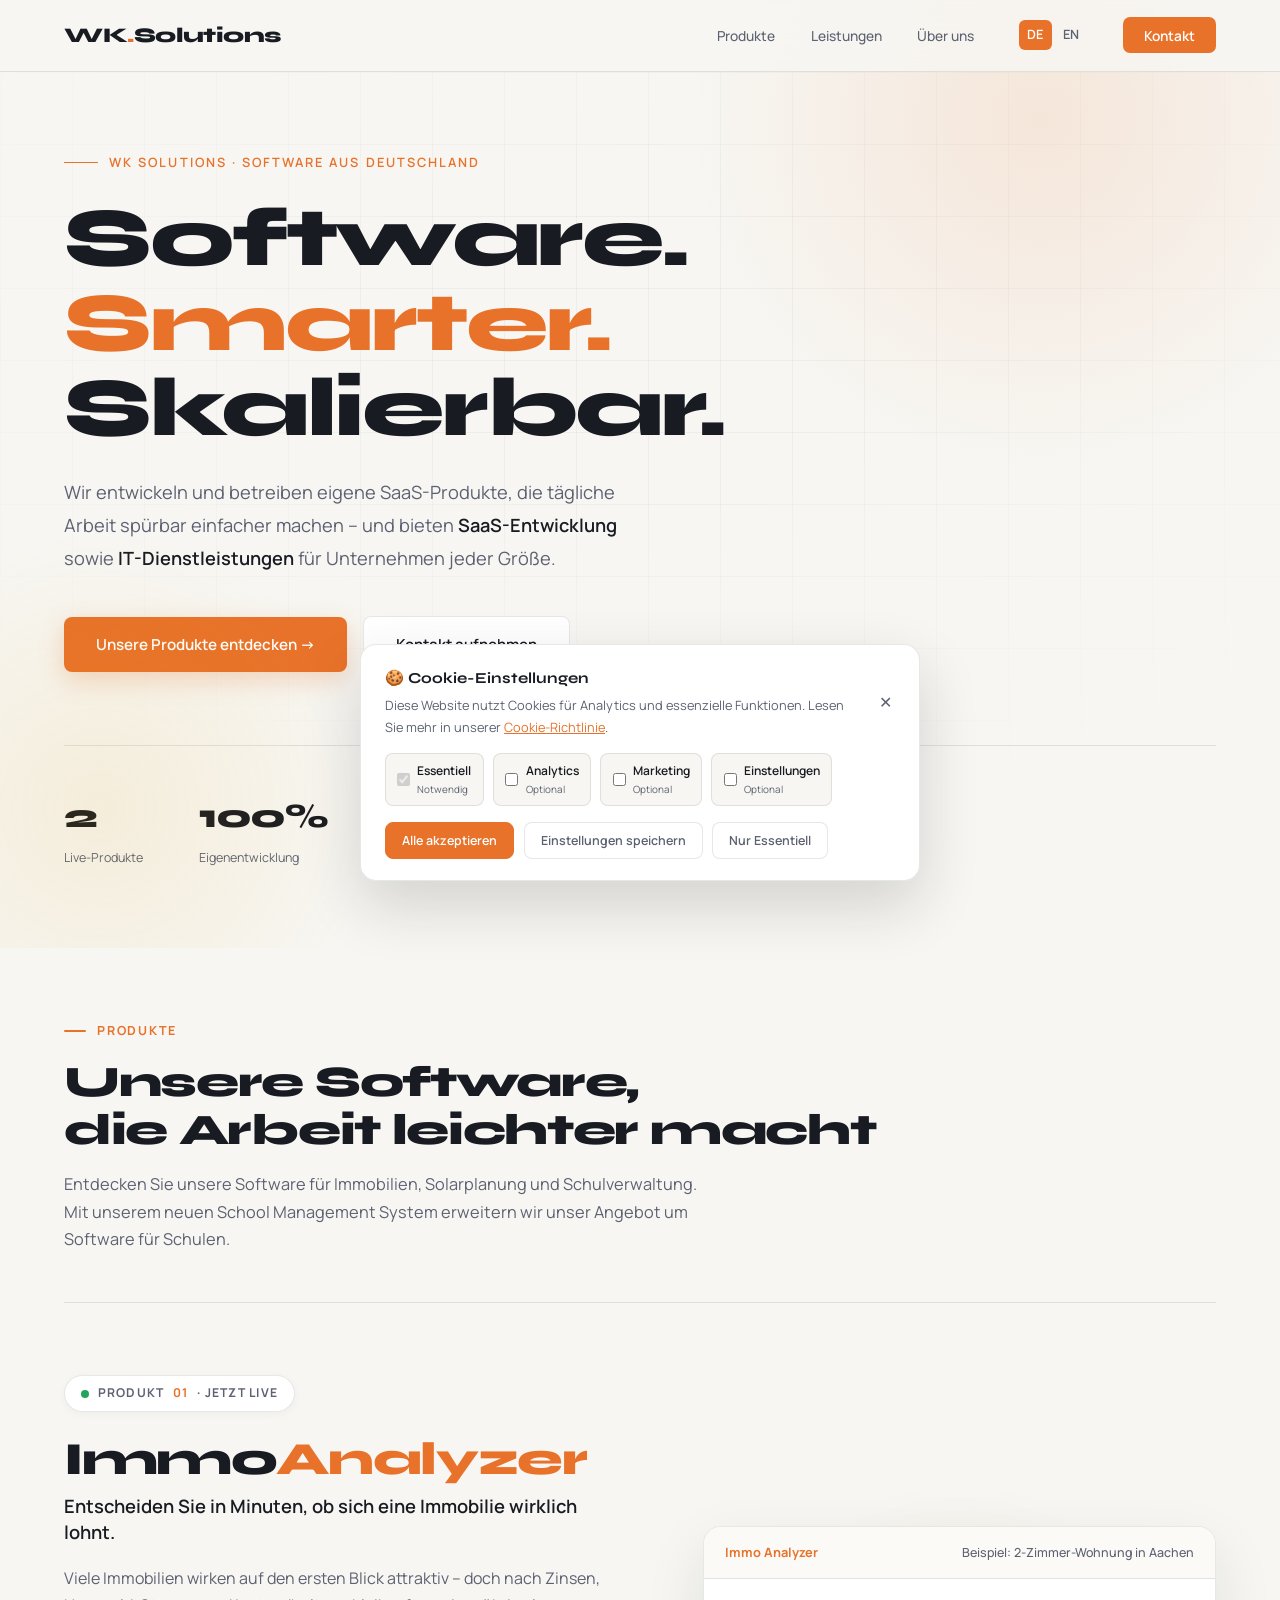
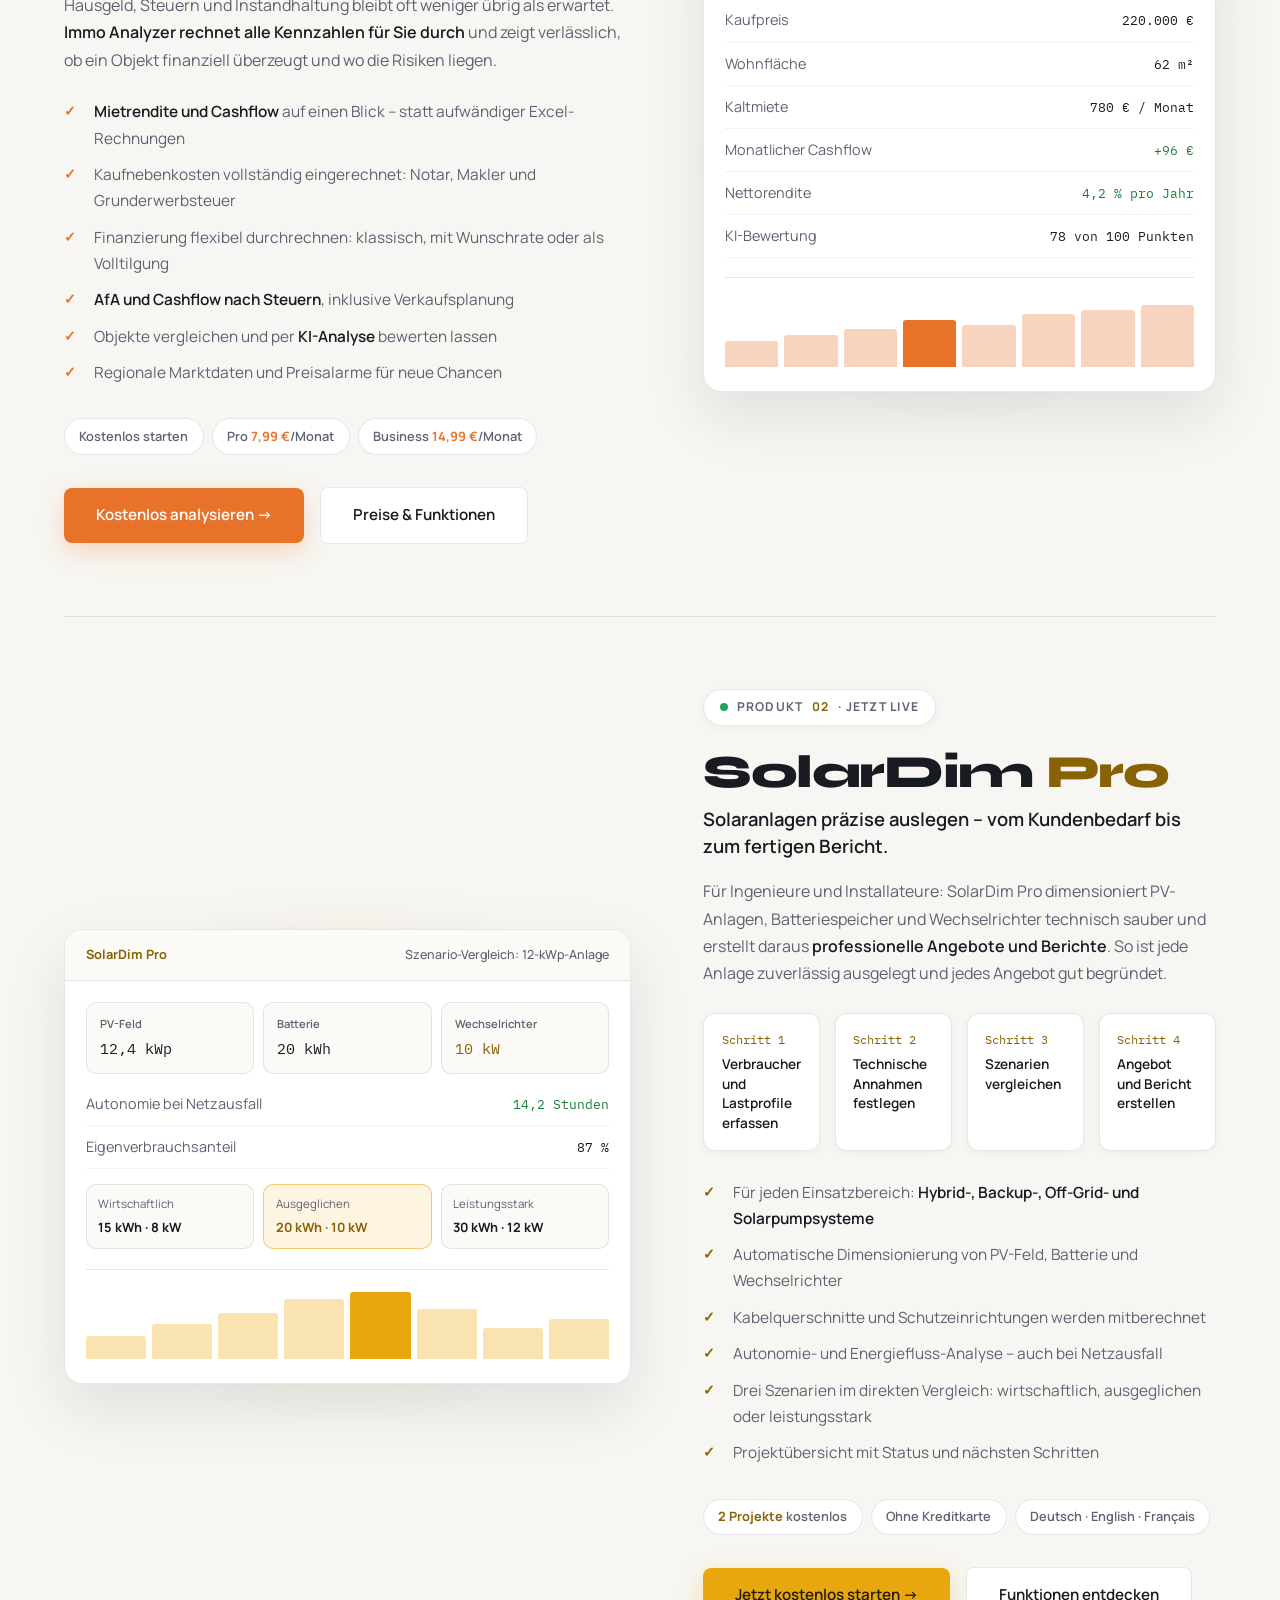
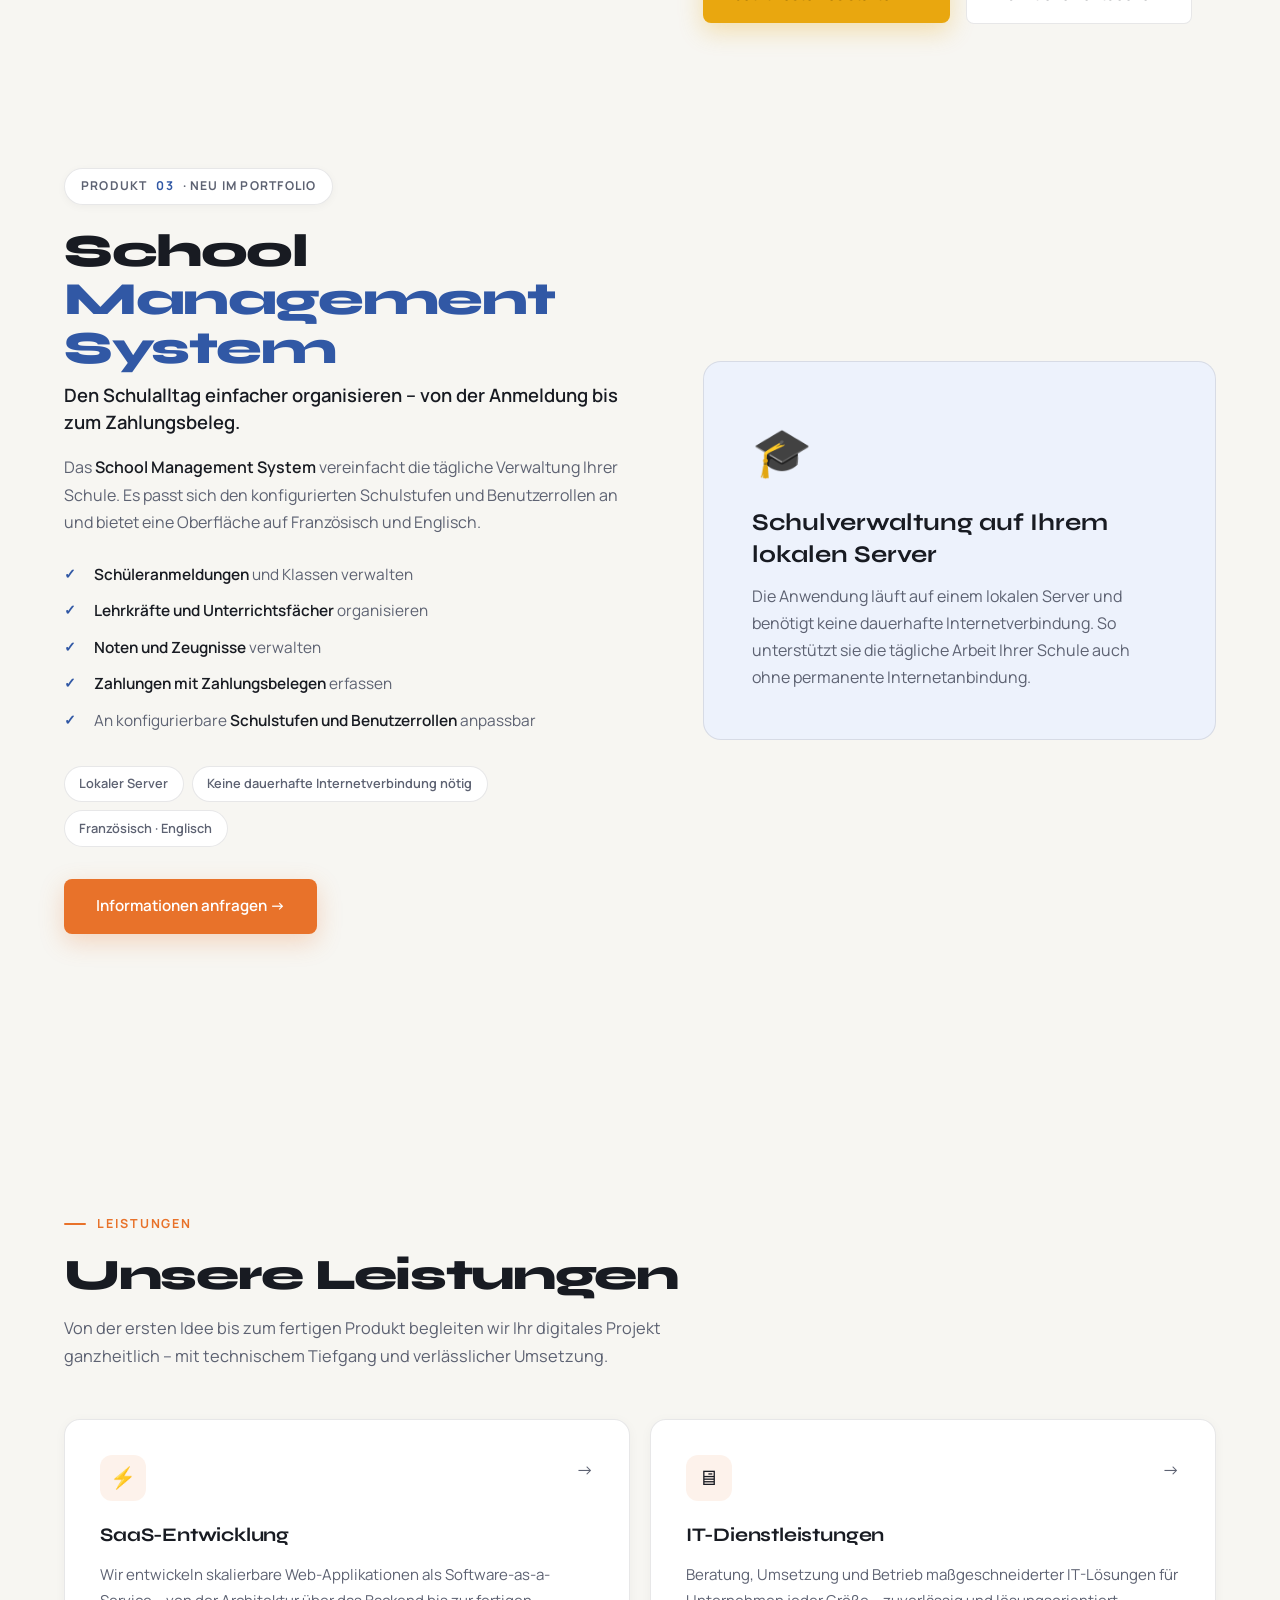
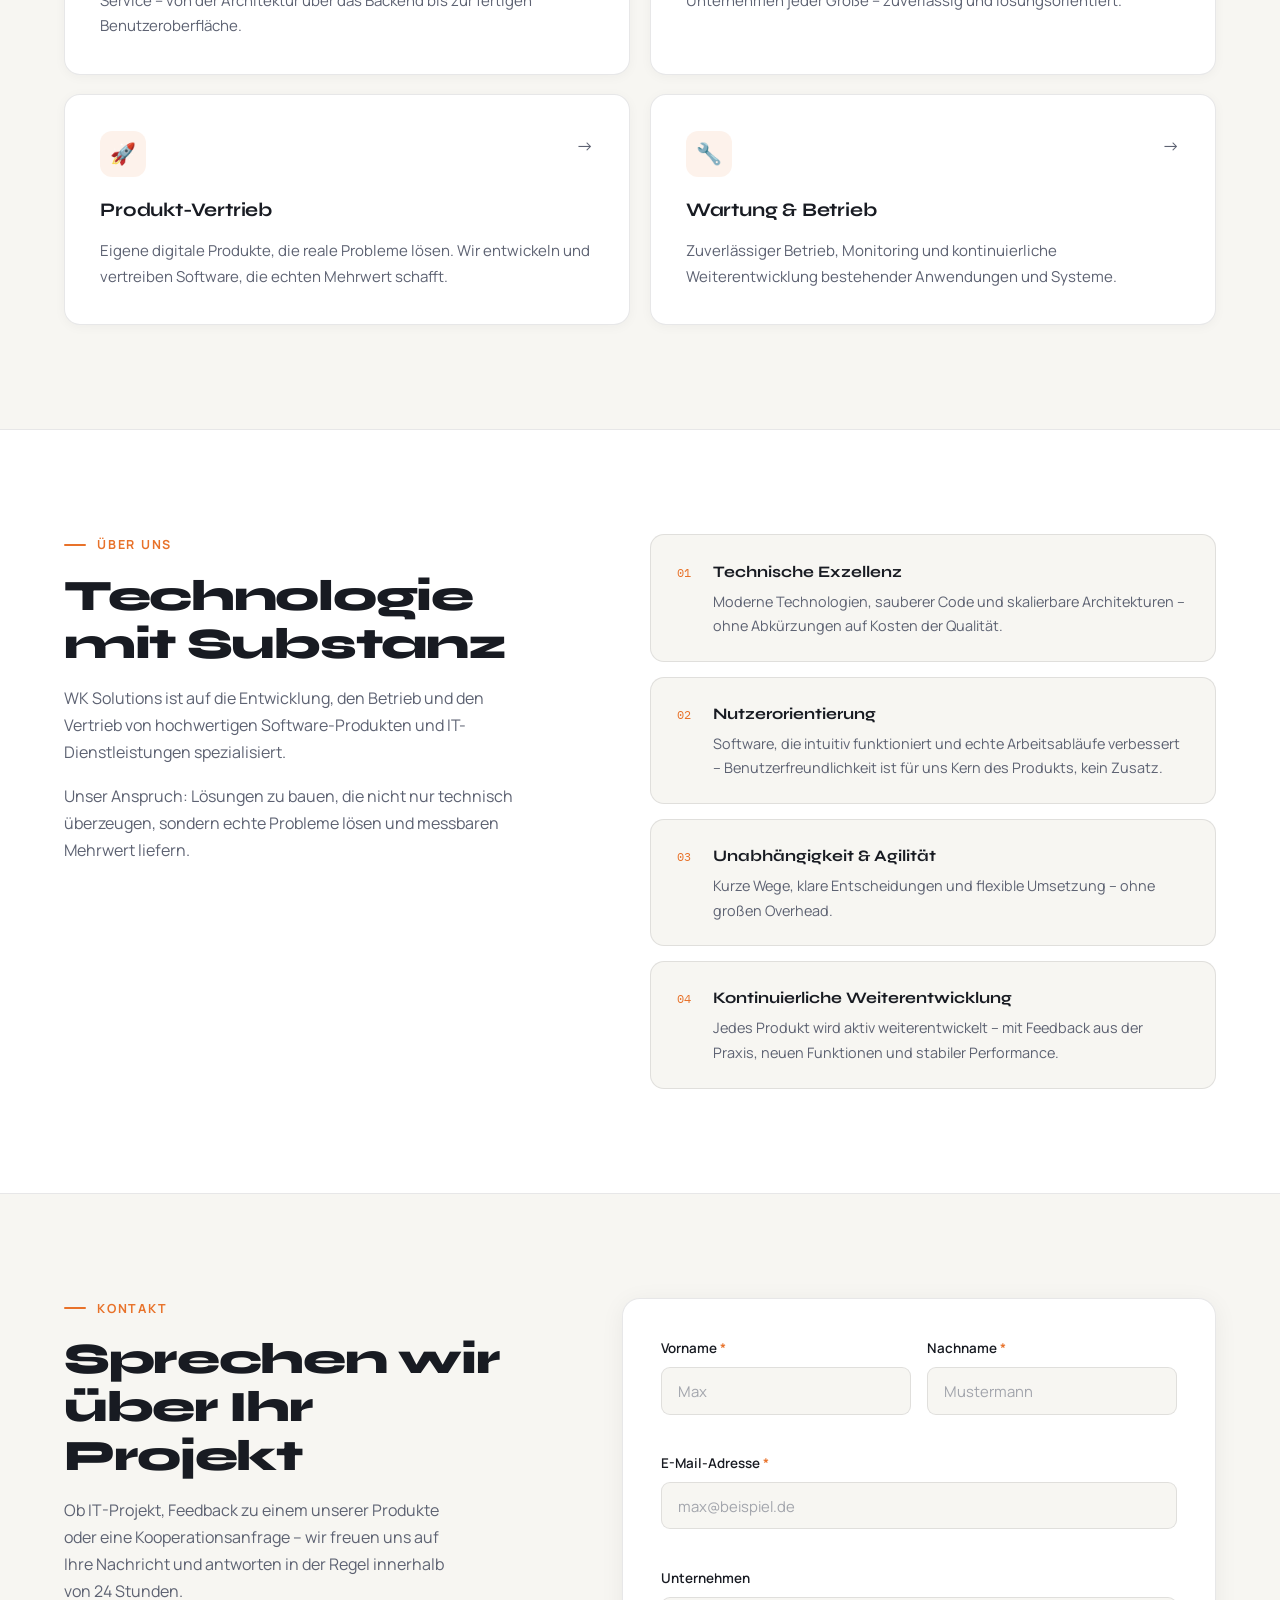
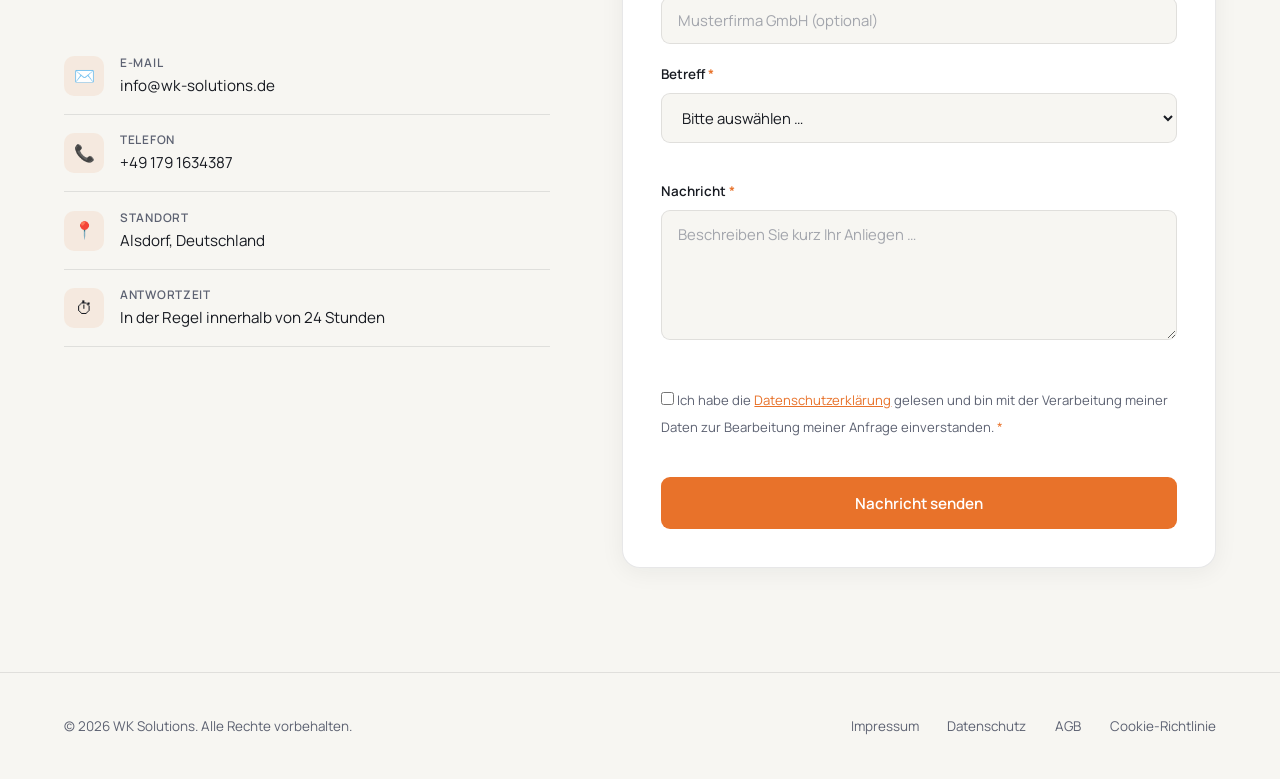
==== commit 736465bd: "add school management system" ====
--- a/index.html
+++ b/index.html
@@ -4,9 +4,9 @@
 <meta charset="UTF-8">
 <meta name="viewport" content="width=device-width, initial-scale=1.0">
 <meta name="theme-color" content="#F7F6F2">
-<meta name="description" content="WK Solutions – SaaS-Unternehmen aus Deutschland. Immo Analyzer: Immobilien-Investments in Minuten bewerten. SolarDim Pro: Solaranlagen professionell auslegen.">
+<meta name="description" content="WK Solutions – Software aus Deutschland: Immo Analyzer für Immobilien, SolarDim Pro für Solaranlagen und School Management System für Schulverwaltung.">
 <meta property="og:title" content="WK Solutions – Software. Smarter.">
-<meta property="og:description" content="Mit Immo Analyzer bewerten Sie Immobilien in Minuten, mit SolarDim Pro planen Sie Solaranlagen professionell. SaaS-Entwicklung und IT-Dienstleistungen aus Deutschland.">
+<meta property="og:description" content="Entdecken Sie Immo Analyzer, SolarDim Pro und unser neues School Management System. SaaS-Entwicklung und IT-Dienstleistungen aus Deutschland.">
 <meta property="og:type" content="website">
 <title>WK Solutions – Software. Smarter.</title>
 
@@ -283,6 +283,16 @@
     box-shadow: 0 8px 24px rgba(233,167,15,0.3);
   }
   .prod[data-accent="solar"] .btn-primary:hover { background: var(--solar-2); }
+  .prod[data-accent="school"] .prod-title em { font-style: normal; color: #3158A5; }
+  .prod[data-accent="school"] .prod-badge b { color: #3158A5; }
+  .prod[data-accent="school"] .feature-list li::before { color: #3158A5; }
+  .school-intro {
+    padding: clamp(1.5rem, 4vw, 3rem); border: 1px solid var(--border);
+    border-radius: 18px; background: #EDF2FC;
+  }
+  .school-intro-icon { font-size: 3rem; margin-bottom: 1rem; }
+  .school-intro h3 { font-family: var(--font-d); font-size: 1.5rem; line-height: 1.3; margin-bottom: 0.8rem; }
+  .school-intro p { color: var(--muted); }
   .prod[data-accent="immo"] .prod-visual { position: relative; }
   .prod[data-accent="immo"] .prod-visual::before {
     content: ''; position: absolute; inset: -8% -6%;
@@ -647,11 +657,11 @@
 <section id="produkte" aria-label="Unsere Produkte">
   <div class="reveal">
     <div class="section-tag">Produkte</div>
-    <h2>Zwei Produkte,<br>die Arbeit leichter machen</h2>
+    <h2>Unsere Software,<br>die Arbeit leichter macht</h2>
     <p class="section-intro">
-      Beide Produkte sind live, werden von uns aktiv weiterentwickelt und folgen
-      demselben Anspruch: komplexe Berechnungen verständlich aufbereiten, damit
-      Sie in Minuten zu einer fundierten Entscheidung kommen.
+      Entdecken Sie unsere Software für Immobilien, Solarplanung und Schulverwaltung.
+      Mit unserem neuen School Management System erweitern wir unser Angebot
+      um Software für Schulen.
     </p>
   </div>
 
@@ -776,6 +786,43 @@
       </div>
     </div>
   </div>
+<!-- SCHOOL MANAGEMENT SYSTEM -->
+  <article class="prod" id="school-management" data-accent="school" aria-labelledby="school-title">
+    <div class="prod-copy reveal">
+      <div class="prod-badge">Produkt <b>03</b> · Neu im Portfolio</div>
+      <h2 class="prod-title" id="school-title">School <em>Management System</em></h2>
+      <div class="prod-tag">Den Schulalltag einfacher organisieren – von der Anmeldung bis zum Zahlungsbeleg.</div>
+      <p>
+        Das <strong>School Management System</strong> vereinfacht die tägliche
+        Verwaltung Ihrer Schule. Es passt sich den konfigurierten Schulstufen
+        und Benutzerrollen an und bietet eine Oberfläche auf Französisch und Englisch.
+      </p>
+      <ul class="feature-list">
+        <li><strong>Schüleranmeldungen</strong> und Klassen verwalten</li>
+        <li><strong>Lehrkräfte und Unterrichtsfächer</strong> organisieren</li>
+        <li><strong>Noten und Zeugnisse</strong> verwalten</li>
+        <li><strong>Zahlungen mit Zahlungsbelegen</strong> erfassen</li>
+        <li>An konfigurierbare <strong>Schulstufen und Benutzerrollen</strong> anpassbar</li>
+      </ul>
+      <div class="prod-meta">
+        <span>Lokaler Server</span>
+        <span>Keine dauerhafte Internetverbindung nötig</span>
+        <span>Französisch · Englisch</span>
+      </div>
+      <div class="btn-group">
+        <a href="#kontakt" class="btn-primary" data-contact-subject="School Management System">Informationen anfragen →</a>
+      </div>
+    </div>
+    <div class="prod-visual reveal">
+      <div class="school-intro">
+        <div class="school-intro-icon" aria-hidden="true">🎓</div>
+        <h3>Schulverwaltung auf Ihrem lokalen Server</h3>
+        <p>Die Anwendung läuft auf einem lokalen Server und benötigt keine
+           dauerhafte Internetverbindung. So unterstützt sie die tägliche
+           Arbeit Ihrer Schule auch ohne permanente Internetanbindung.</p>
+      </div>
+    </div>
+  </article>
 </section>
 
 <!-- LEISTUNGEN -->
@@ -945,6 +992,7 @@
             <option value="IT-Dienstleistung">IT-Dienstleistung</option>
             <option value="Immo Analyzer Feedback">Immo Analyzer – Feedback</option>
             <option value="SolarDim Pro Feedback">SolarDim Pro – Feedback</option>
+            <option value="School Management System">School Management System – Informationen</option>
             <option value="Kooperation">Kooperationsanfrage</option>
             <option value="Sonstiges">Sonstiges</option>
           </select>
@@ -1142,6 +1190,11 @@
   /* ── Kontaktformular: Validierung + Versand mit Fallback ── */
   var form = document.getElementById('contactForm');
   if (!form) return;
+  document.querySelectorAll('[data-contact-subject]').forEach(function (link) {
+    link.addEventListener('click', function () {
+      form.elements.subject.value = link.getAttribute('data-contact-subject');
+    });
+  });
   var successBox = document.getElementById('formSuccess');
   var submitBtn = document.getElementById('submitBtn');
 
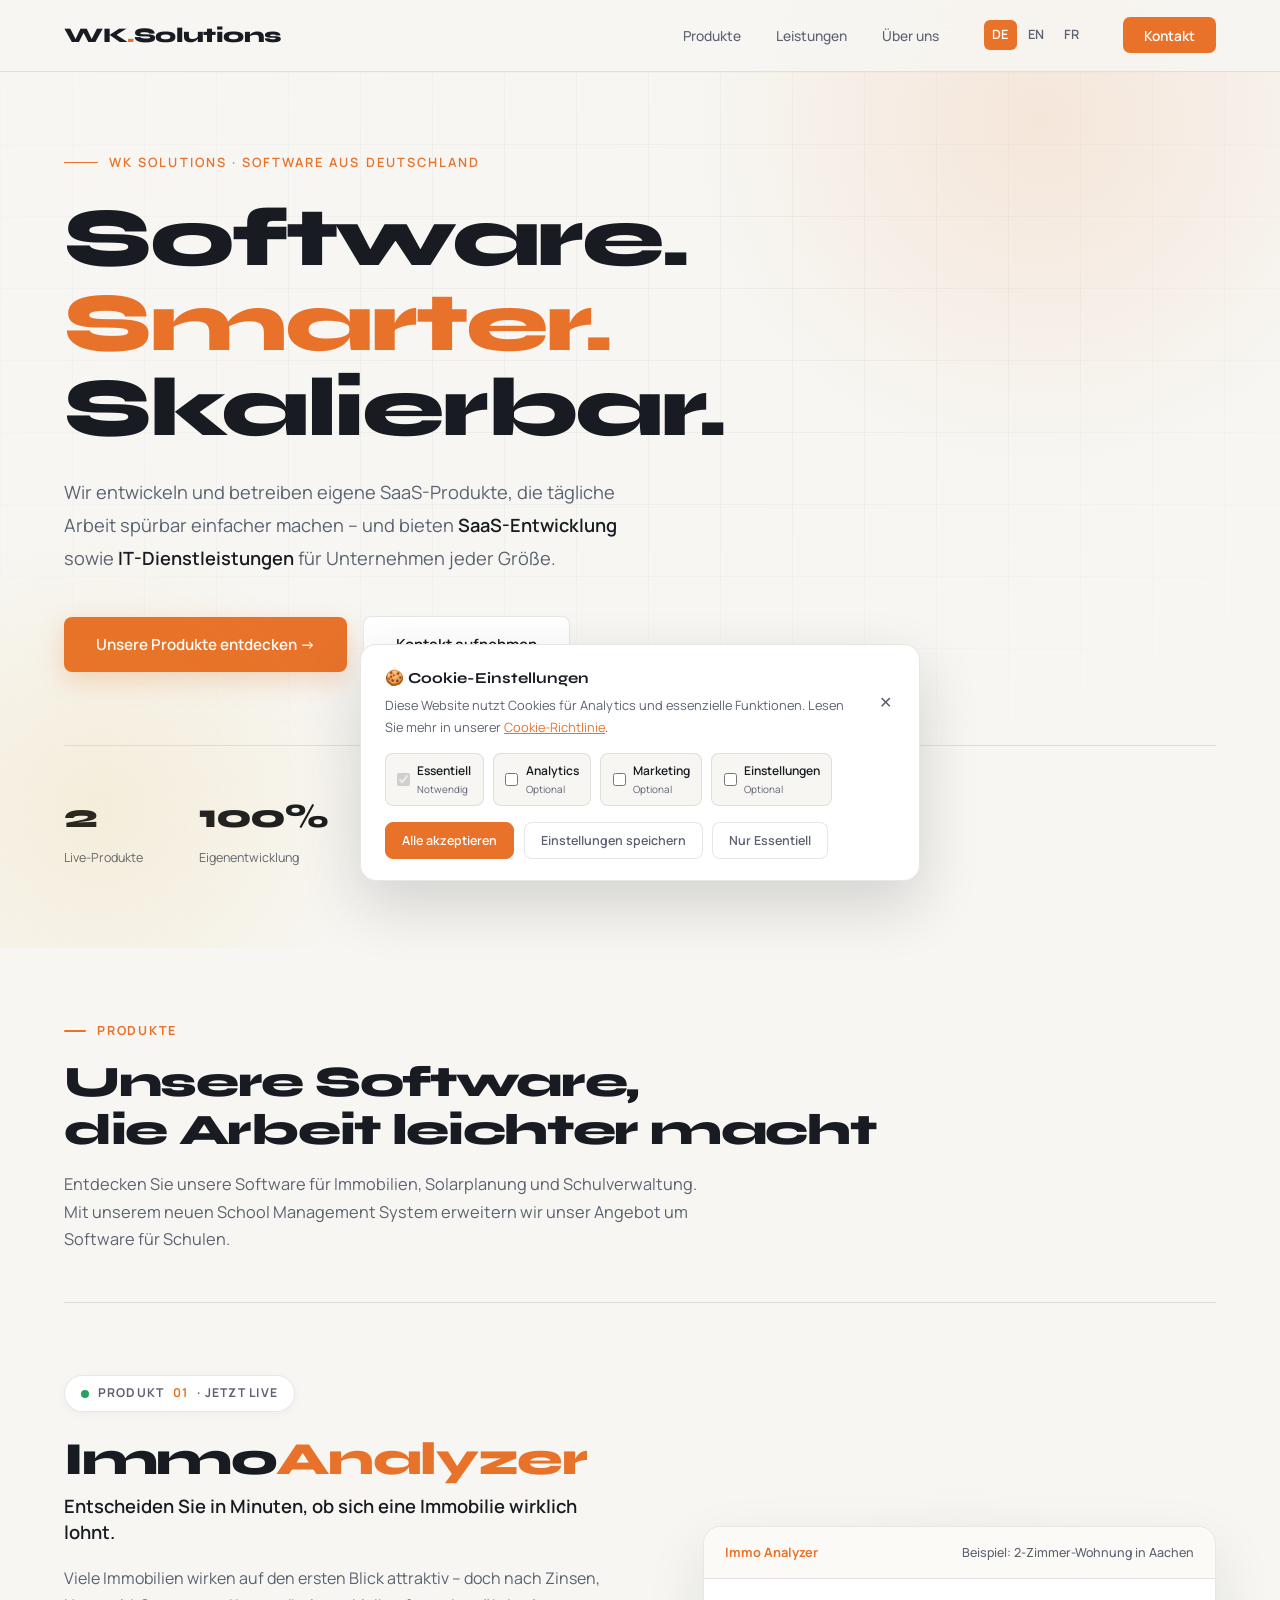
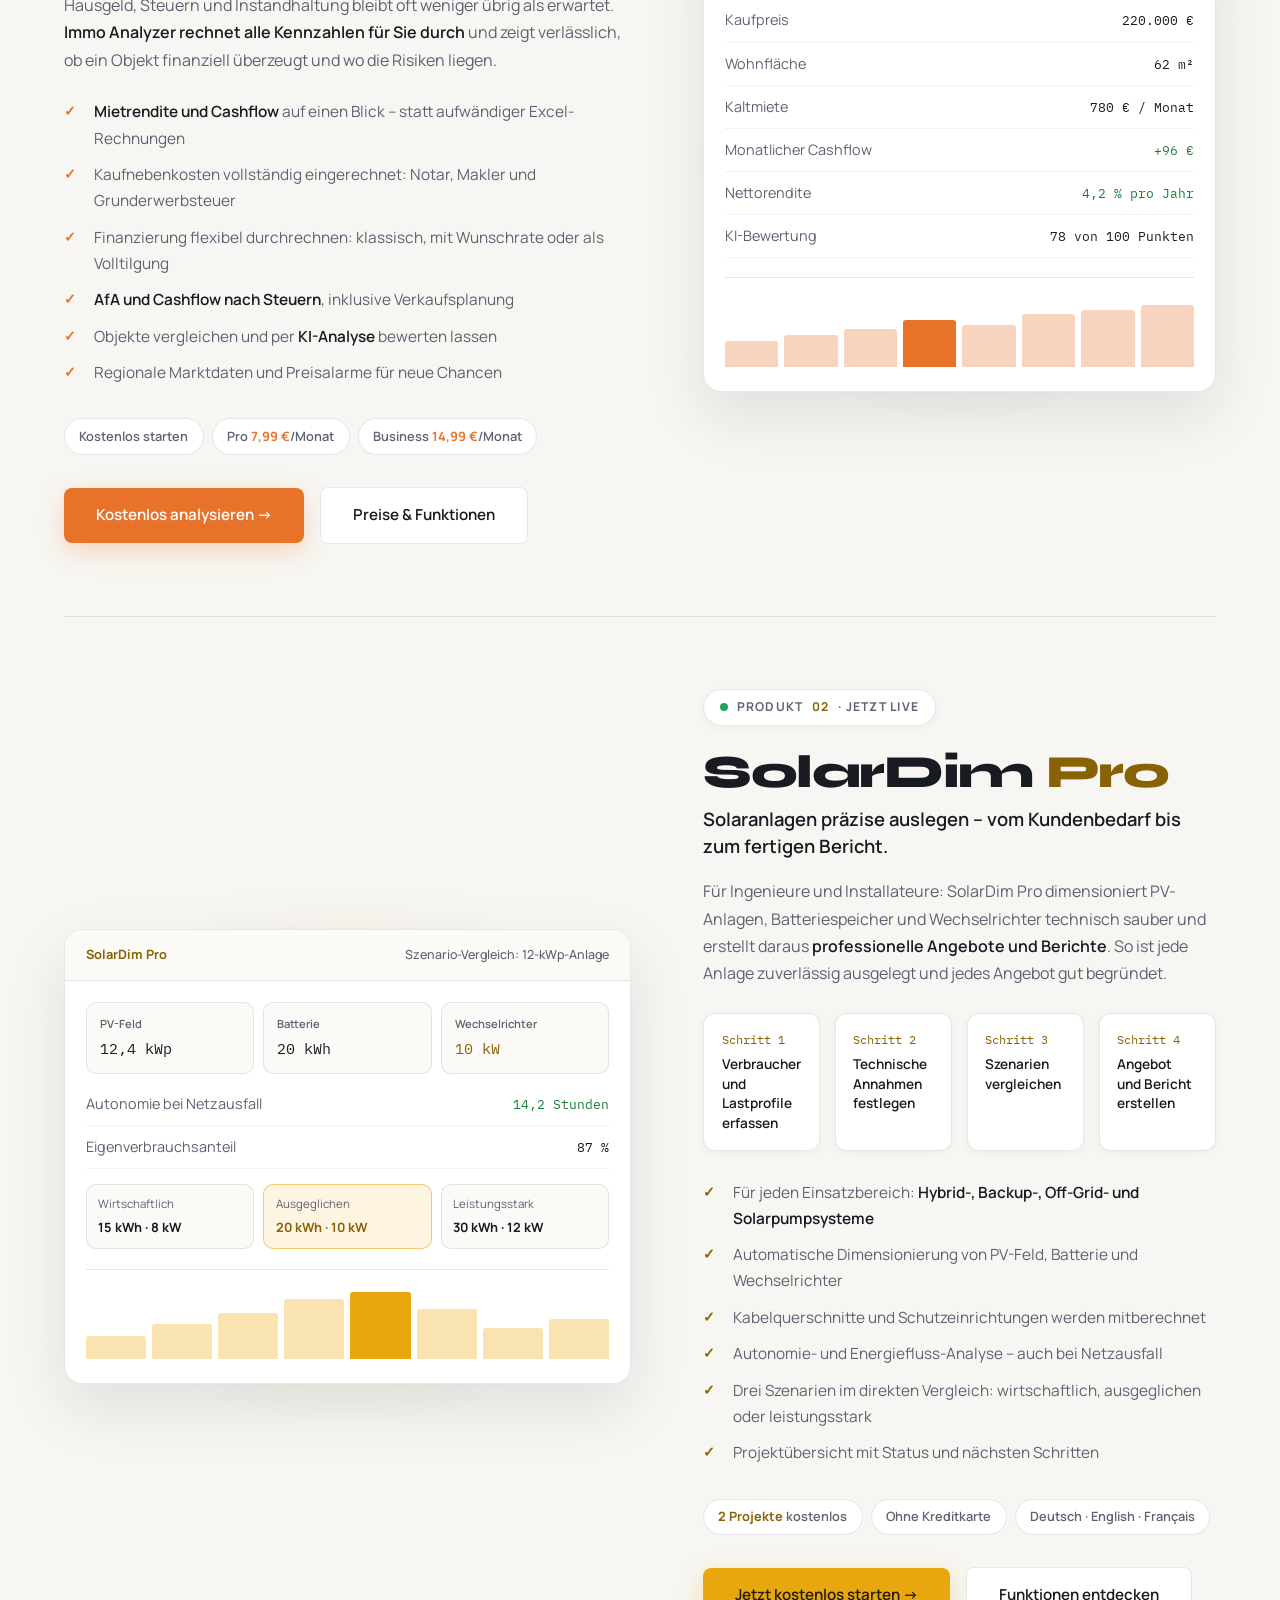
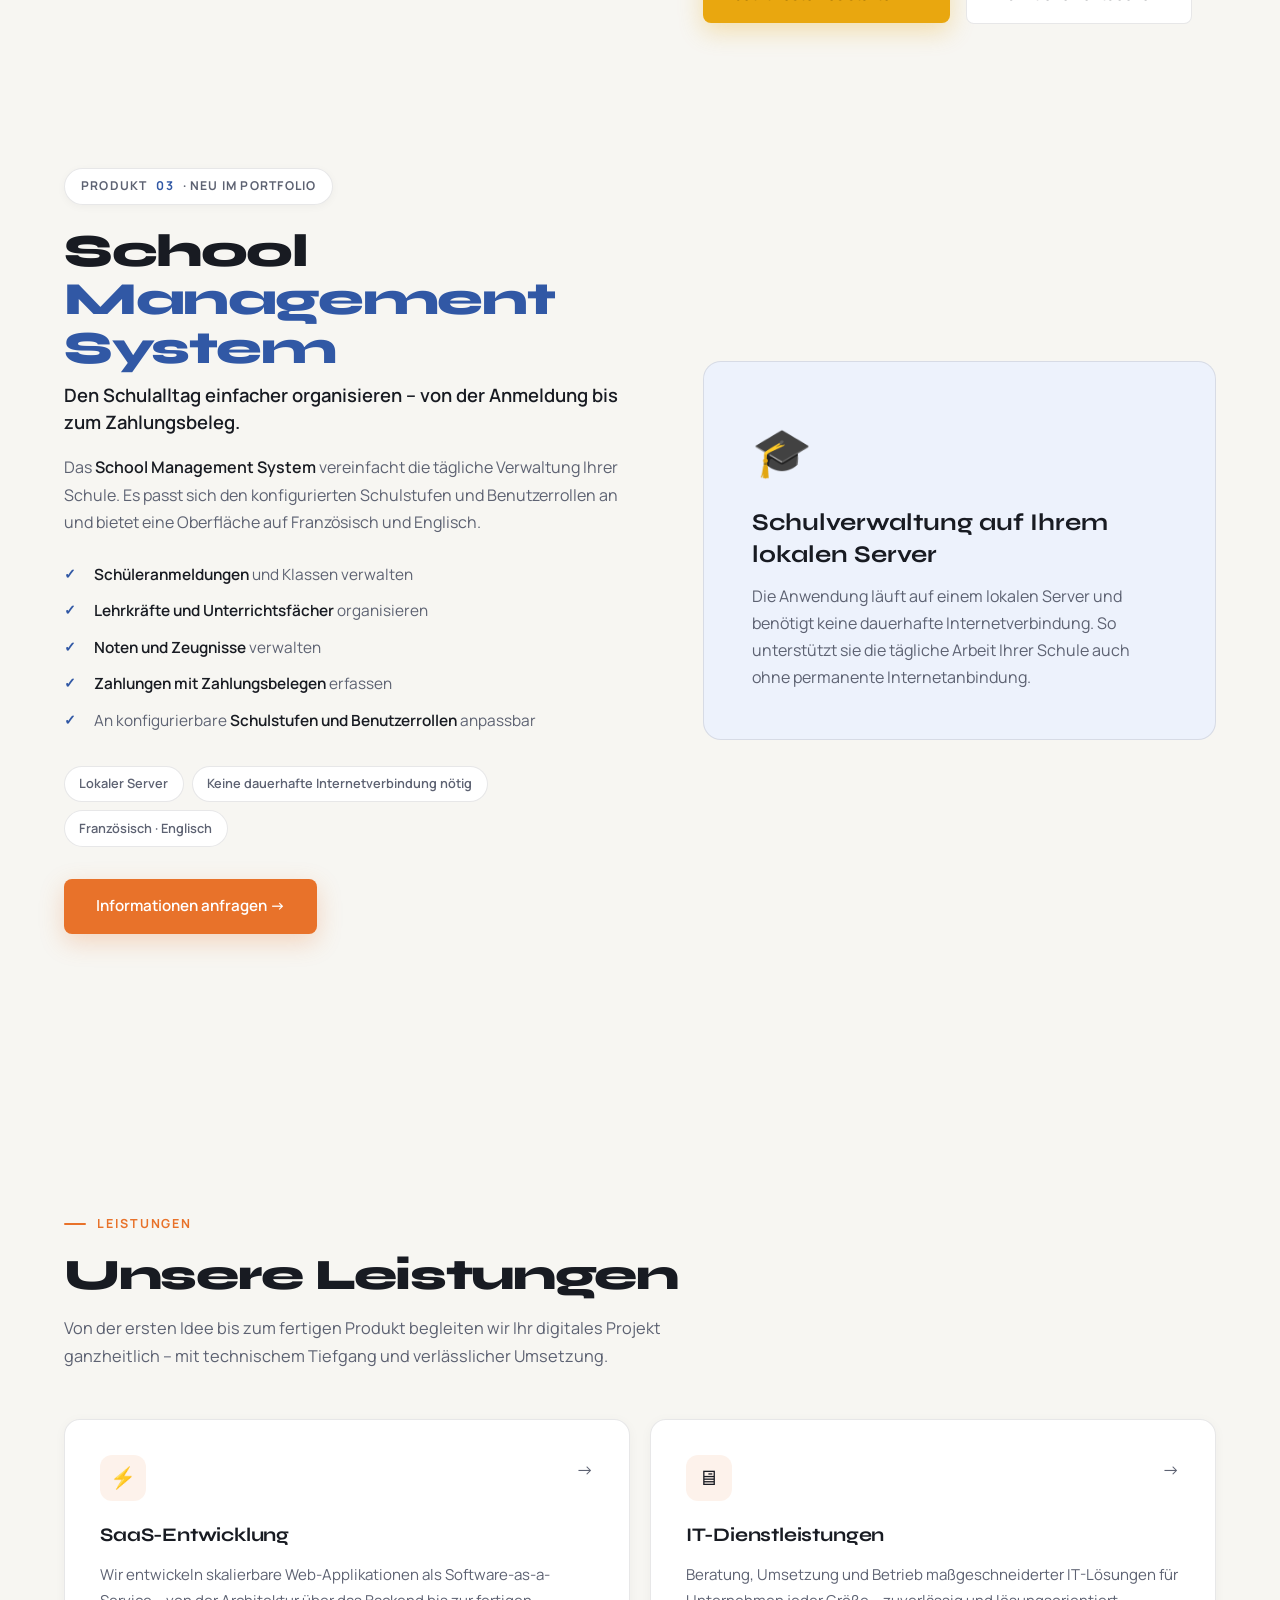
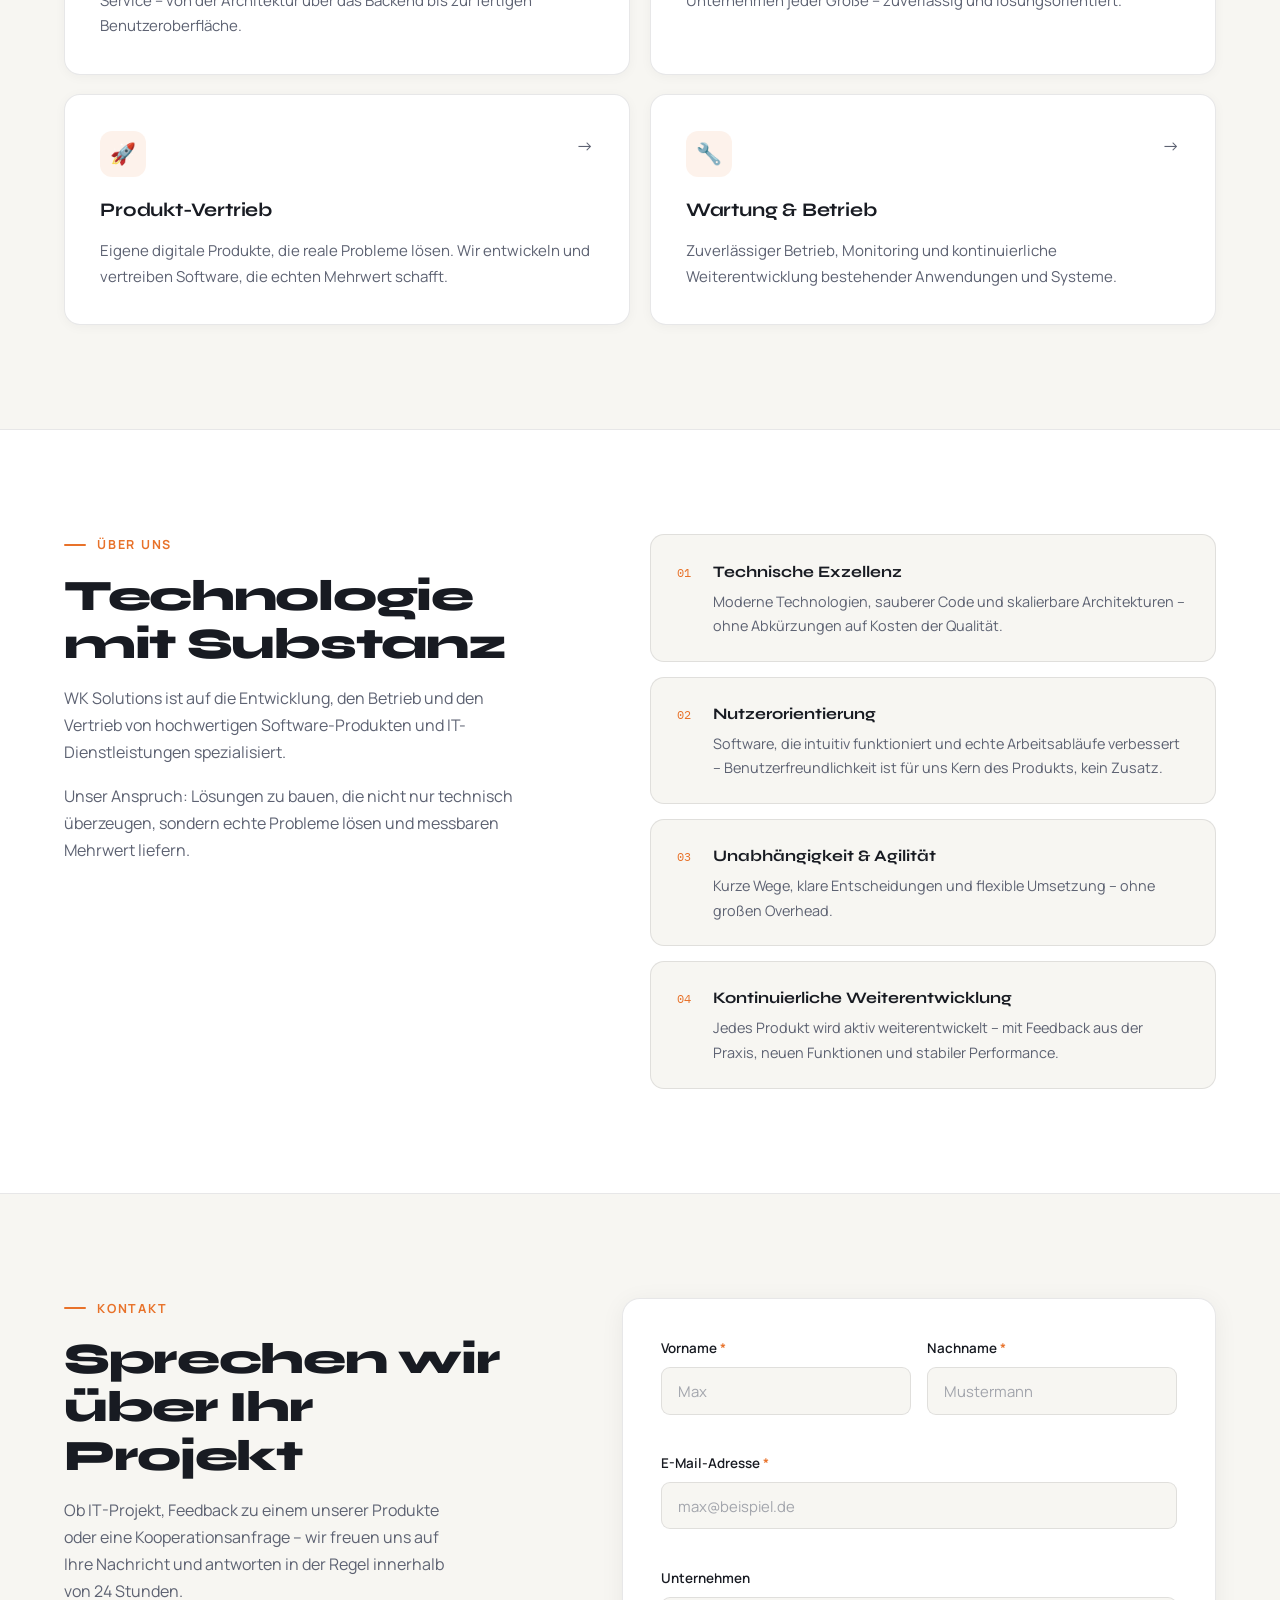
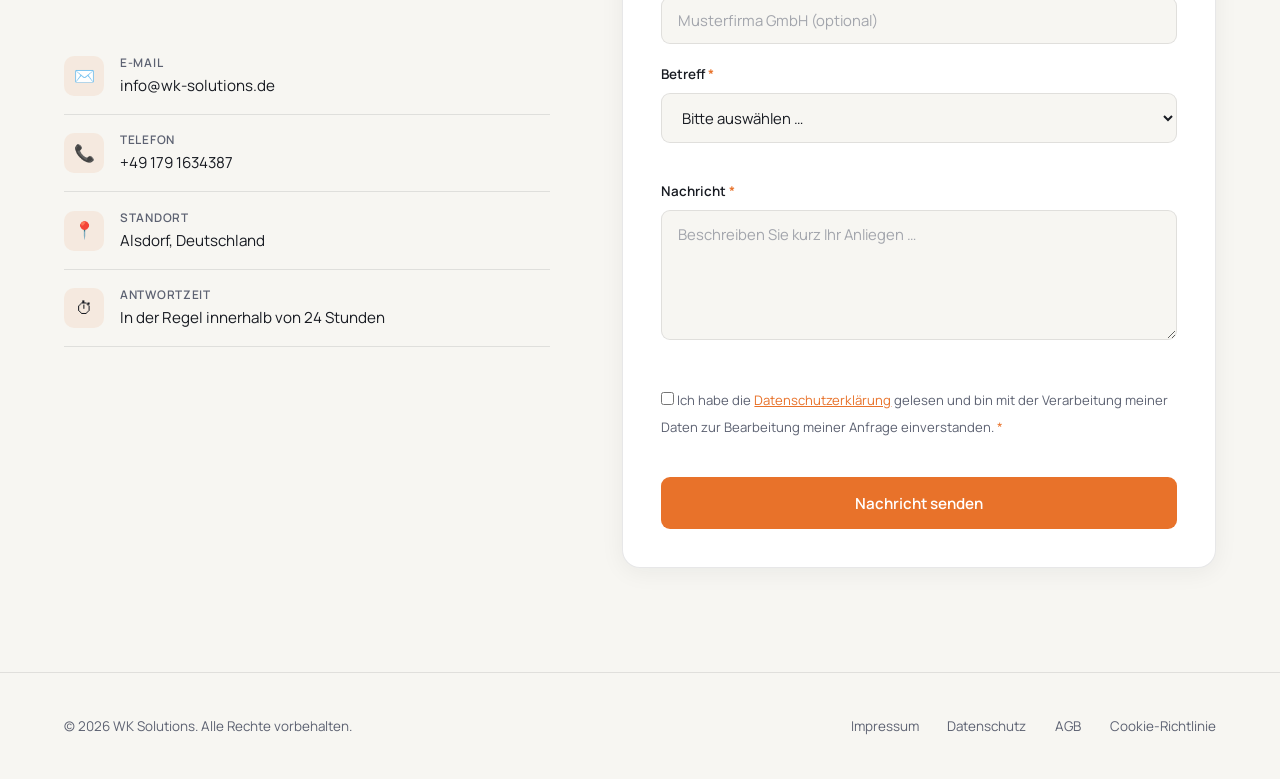
==== commit e8d9096b: "add french version" ====
--- a/index.html
+++ b/index.html
@@ -1,19 +1,18 @@
 <!DOCTYPE html>
+
 <html lang="de">
 <head>
-<meta charset="UTF-8">
-<meta name="viewport" content="width=device-width, initial-scale=1.0">
-<meta name="theme-color" content="#F7F6F2">
-<meta name="description" content="WK Solutions – Software aus Deutschland: Immo Analyzer für Immobilien, SolarDim Pro für Solaranlagen und School Management System für Schulverwaltung.">
-<meta property="og:title" content="WK Solutions – Software. Smarter.">
-<meta property="og:description" content="Entdecken Sie Immo Analyzer, SolarDim Pro und unser neues School Management System. SaaS-Entwicklung und IT-Dienstleistungen aus Deutschland.">
-<meta property="og:type" content="website">
+<meta charset="utf-8"/>
+<meta content="width=device-width, initial-scale=1.0" name="viewport"/>
+<meta content="#F7F6F2" name="theme-color"/>
+<meta content="WK Solutions – Software aus Deutschland: Immo Analyzer für Immobilien, SolarDim Pro für Solaranlagen und School Management System für Schulverwaltung." name="description"/>
+<meta content="WK Solutions – Software. Smarter." property="og:title"/>
+<meta content="Entdecken Sie Immo Analyzer, SolarDim Pro und unser neues School Management System. SaaS-Entwicklung und IT-Dienstleistungen aus Deutschland." property="og:description"/>
+<meta content="website" property="og:type"/>
 <title>WK Solutions – Software. Smarter.</title>
-
-<link rel="preconnect" href="https://fonts.googleapis.com">
-<link rel="preconnect" href="https://fonts.gstatic.com" crossorigin>
-<link href="https://fonts.googleapis.com/css2?family=Syne:wght@400;500;600;700;800&family=Manrope:wght@300;400;500;600;700&family=IBM+Plex+Mono:wght@400;500&display=swap" rel="stylesheet">
-
+<link href="https://fonts.googleapis.com" rel="preconnect"/>
+<link crossorigin="" href="https://fonts.gstatic.com" rel="preconnect"/>
+<link href="https://fonts.googleapis.com/css2?family=Syne:wght@400;500;600;700;800&amp;family=Manrope:wght@300;400;500;600;700&amp;family=IBM+Plex+Mono:wght@400;500&amp;display=swap" rel="stylesheet"/>
 <style>
   *, *::before, *::after { box-sizing: border-box; margin: 0; padding: 0; }
 
@@ -600,489 +599,477 @@
 </style>
 </head>
 <body>
-
 <!-- NAV -->
-<nav role="navigation" aria-label="Hauptnavigation">
-  <a href="#top" class="logo">WK<span>.</span>Solutions</a>
-  <ul class="nav-links">
-    <li><a href="#produkte">Produkte</a></li>
-    <li><a href="#leistungen">Leistungen</a></li>
-    <li><a href="#ueber-uns">Über uns</a></li>
-    <li class="lang-switch"><a href="index.html" class="active" aria-current="true">DE</a><a href="en.html">EN</a></li>
-    <li><a href="#kontakt" class="nav-cta">Kontakt</a></li>
-  </ul>
-  <button class="nav-burger" id="navBurger" aria-label="Menü öffnen" aria-expanded="false">☰</button>
+<nav aria-label="Hauptnavigation" role="navigation">
+<a class="logo" href="#top">WK<span>.</span>Solutions</a>
+<ul class="nav-links">
+<li><a href="#produkte">Produkte</a></li>
+<li><a href="#leistungen">Leistungen</a></li>
+<li><a href="#ueber-uns">Über uns</a></li>
+<li class="lang-switch"><a aria-current="true" class="active" href="index.html">DE</a><a href="en.html">EN</a><a href="fr.html">FR</a></li>
+<li><a class="nav-cta" href="#kontakt">Kontakt</a></li>
+</ul>
+<button aria-expanded="false" aria-label="Menü öffnen" class="nav-burger" id="navBurger">☰</button>
 </nav>
 <div class="mobile-menu" id="mobileMenu">
-  <a href="#produkte">Produkte</a>
-  <a href="#leistungen">Leistungen</a>
-  <a href="#ueber-uns">Über uns</a>
-  <a href="#kontakt">Kontakt</a>
-  <div class="lang-switch"><a href="index.html" class="active" aria-current="true">DE</a><a href="en.html">EN</a></div>
-</div>
-
+<a href="#produkte">Produkte</a>
+<a href="#leistungen">Leistungen</a>
+<a href="#ueber-uns">Über uns</a>
+<a href="#kontakt">Kontakt</a>
+<div class="lang-switch"><a aria-current="true" class="active" href="index.html">DE</a><a href="en.html">EN</a><a href="fr.html">FR</a></div>
+</div>
 <!-- HERO -->
 <header class="hero" id="top">
-  <div class="grid-bg" aria-hidden="true"></div>
-  <div class="hero-inner">
-    <div class="hero-eyebrow">WK Solutions · Software aus Deutschland</div>
-    <h1>Software.<br><em>Smarter.</em><br>Skalierbar.</h1>
-    <p class="hero-sub">
+<div aria-hidden="true" class="grid-bg"></div>
+<div class="hero-inner">
+<div class="hero-eyebrow">WK Solutions · Software aus Deutschland</div>
+<h1>Software.<br/><em>Smarter.</em><br/>Skalierbar.</h1>
+<p class="hero-sub">
       Wir entwickeln und betreiben eigene SaaS-Produkte, die tägliche Arbeit
       spürbar einfacher machen – und bieten <strong>SaaS-Entwicklung</strong> sowie
       <strong>IT-Dienstleistungen</strong> für Unternehmen jeder Größe.
     </p>
-    <div class="btn-group">
-      <a href="#produkte" class="btn-primary">Unsere Produkte entdecken →</a>
-      <a href="#kontakt" class="btn-secondary">Kontakt aufnehmen</a>
-    </div>
-    <div class="hero-stats">
-      <div>
-        <div class="stat-num">2</div>
-        <div class="stat-label">Live-Produkte</div>
-      </div>
-      <div>
-        <div class="stat-num">100%</div>
-        <div class="stat-label">Eigenentwicklung</div>
-      </div>
-      <div>
-        <div class="stat-num">DE · EN · FR</div>
-        <div class="stat-label">Sprachen unserer Produkte</div>
-      </div>
-    </div>
-  </div>
+<div class="btn-group">
+<a class="btn-primary" href="#produkte">Unsere Produkte entdecken →</a>
+<a class="btn-secondary" href="#kontakt">Kontakt aufnehmen</a>
+</div>
+<div class="hero-stats">
+<div>
+<div class="stat-num">2</div>
+<div class="stat-label">Live-Produkte</div>
+</div>
+<div>
+<div class="stat-num">100%</div>
+<div class="stat-label">Eigenentwicklung</div>
+</div>
+<div>
+<div class="stat-num">DE · EN · FR</div>
+<div class="stat-label">Sprachen unserer Produkte</div>
+</div>
+</div>
+</div>
 </header>
-
 <!-- PRODUKTE -->
-<section id="produkte" aria-label="Unsere Produkte">
-  <div class="reveal">
-    <div class="section-tag">Produkte</div>
-    <h2>Unsere Software,<br>die Arbeit leichter macht</h2>
-    <p class="section-intro">
+<section aria-label="Unsere Produkte" id="produkte">
+<div class="reveal">
+<div class="section-tag">Produkte</div>
+<h2>Unsere Software,<br/>die Arbeit leichter macht</h2>
+<p class="section-intro">
       Entdecken Sie unsere Software für Immobilien, Solarplanung und Schulverwaltung.
       Mit unserem neuen School Management System erweitern wir unser Angebot
       um Software für Schulen.
     </p>
-  </div>
-
-  <!-- PRODUKT 01 · IMMO ANALYZER -->
-  <div class="prod" data-accent="immo">
-    <div class="prod-copy reveal">
-      <div class="prod-badge"><span class="dot" aria-hidden="true"></span>Produkt <b>01</b> · Jetzt live</div>
-      <div class="prod-title">Immo<em>Analyzer</em></div>
-      <div class="prod-tag">Entscheiden Sie in Minuten, ob sich eine Immobilie wirklich lohnt.</div>
-      <p>
+</div>
+<!-- PRODUKT 01 · IMMO ANALYZER -->
+<div class="prod" data-accent="immo">
+<div class="prod-copy reveal">
+<div class="prod-badge"><span aria-hidden="true" class="dot"></span>Produkt <b>01</b> · Jetzt live</div>
+<div class="prod-title">Immo<em>Analyzer</em></div>
+<div class="prod-tag">Entscheiden Sie in Minuten, ob sich eine Immobilie wirklich lohnt.</div>
+<p>
         Viele Immobilien wirken auf den ersten Blick attraktiv – doch nach Zinsen,
         Hausgeld, Steuern und Instandhaltung bleibt oft weniger übrig als erwartet.
         <strong>Immo Analyzer rechnet alle Kennzahlen für Sie durch</strong> und zeigt
         verlässlich, ob ein Objekt finanziell überzeugt und wo die Risiken liegen.
       </p>
-      <ul class="feature-list">
-        <li><strong>Mietrendite und Cashflow</strong> auf einen Blick – statt aufwändiger Excel-Rechnungen</li>
-        <li>Kaufnebenkosten vollständig eingerechnet: Notar, Makler und Grunderwerbsteuer</li>
-        <li>Finanzierung flexibel durchrechnen: klassisch, mit Wunschrate oder als Volltilgung</li>
-        <li><strong>AfA und Cashflow nach Steuern</strong>, inklusive Verkaufsplanung</li>
-        <li>Objekte vergleichen und per <strong>KI-Analyse</strong> bewerten lassen</li>
-        <li>Regionale Marktdaten und Preisalarme für neue Chancen</li>
-      </ul>
-      <div class="prod-meta">
-        <span>Kostenlos starten</span>
-        <span>Pro <b>7,99 €</b>/Monat</span>
-        <span>Business <b>14,99 €</b>/Monat</span>
-      </div>
-      <div class="btn-group">
-        <a href="https://immo-analyzer.com/" target="_blank" rel="noopener" class="btn-primary">Kostenlos analysieren →</a>
-        <a href="https://immo-analyzer.com/" target="_blank" rel="noopener" class="btn-secondary">Preise &amp; Funktionen</a>
-      </div>
-    </div>
-    <div class="prod-visual reveal">
-      <div class="mock" role="img" aria-label="Beispiel einer Immobilienanalyse in Immo Analyzer">
-        <div class="mock-head"><b>Immo Analyzer</b><span>Beispiel: 2-Zimmer-Wohnung in Aachen</span></div>
-        <div class="mock-body">
-          <div class="mock-row"><span class="mock-label">Kaufpreis</span><span class="mock-value">220.000 €</span></div>
-          <div class="mock-row"><span class="mock-label">Wohnfläche</span><span class="mock-value">62 m²</span></div>
-          <div class="mock-row"><span class="mock-label">Kaltmiete</span><span class="mock-value">780 € / Monat</span></div>
-          <div class="mock-row"><span class="mock-label">Monatlicher Cashflow</span><span class="mock-value-pos">+96 €</span></div>
-          <div class="mock-row"><span class="mock-label">Nettorendite</span><span class="mock-value-pos">4,2 % pro Jahr</span></div>
-          <div class="mock-row"><span class="mock-label">KI-Bewertung</span><span class="mock-value">78 von 100 Punkten</span></div>
-          <div class="mock-chart" aria-hidden="true">
-            <div class="bar" style="height:35%"></div>
-            <div class="bar" style="height:42%"></div>
-            <div class="bar" style="height:50%"></div>
-            <div class="bar highlight" style="height:62%"></div>
-            <div class="bar" style="height:55%"></div>
-            <div class="bar" style="height:70%"></div>
-            <div class="bar" style="height:75%"></div>
-            <div class="bar" style="height:82%"></div>
-          </div>
-        </div>
-      </div>
-    </div>
-  </div>
-
-  <!-- PRODUKT 02 · SOLARDIM PRO -->
-  <div class="prod flip" data-accent="solar">
-    <div class="prod-copy reveal">
-      <div class="prod-badge"><span class="dot" aria-hidden="true"></span>Produkt <b>02</b> · Jetzt live</div>
-      <div class="prod-title">SolarDim <em>Pro</em></div>
-      <div class="prod-tag">Solaranlagen präzise auslegen – vom Kundenbedarf bis zum fertigen Bericht.</div>
-      <p>
+<ul class="feature-list">
+<li><strong>Mietrendite und Cashflow</strong> auf einen Blick – statt aufwändiger Excel-Rechnungen</li>
+<li>Kaufnebenkosten vollständig eingerechnet: Notar, Makler und Grunderwerbsteuer</li>
+<li>Finanzierung flexibel durchrechnen: klassisch, mit Wunschrate oder als Volltilgung</li>
+<li><strong>AfA und Cashflow nach Steuern</strong>, inklusive Verkaufsplanung</li>
+<li>Objekte vergleichen und per <strong>KI-Analyse</strong> bewerten lassen</li>
+<li>Regionale Marktdaten und Preisalarme für neue Chancen</li>
+</ul>
+<div class="prod-meta">
+<span>Kostenlos starten</span>
+<span>Pro <b>7,99 €</b>/Monat</span>
+<span>Business <b>14,99 €</b>/Monat</span>
+</div>
+<div class="btn-group">
+<a class="btn-primary" href="https://immo-analyzer.com/" rel="noopener" target="_blank">Kostenlos analysieren →</a>
+<a class="btn-secondary" href="https://immo-analyzer.com/" rel="noopener" target="_blank">Preise &amp; Funktionen</a>
+</div>
+</div>
+<div class="prod-visual reveal">
+<div aria-label="Beispiel einer Immobilienanalyse in Immo Analyzer" class="mock" role="img">
+<div class="mock-head"><b>Immo Analyzer</b><span>Beispiel: 2-Zimmer-Wohnung in Aachen</span></div>
+<div class="mock-body">
+<div class="mock-row"><span class="mock-label">Kaufpreis</span><span class="mock-value">220.000 €</span></div>
+<div class="mock-row"><span class="mock-label">Wohnfläche</span><span class="mock-value">62 m²</span></div>
+<div class="mock-row"><span class="mock-label">Kaltmiete</span><span class="mock-value">780 € / Monat</span></div>
+<div class="mock-row"><span class="mock-label">Monatlicher Cashflow</span><span class="mock-value-pos">+96 €</span></div>
+<div class="mock-row"><span class="mock-label">Nettorendite</span><span class="mock-value-pos">4,2 % pro Jahr</span></div>
+<div class="mock-row"><span class="mock-label">KI-Bewertung</span><span class="mock-value">78 von 100 Punkten</span></div>
+<div aria-hidden="true" class="mock-chart">
+<div class="bar" style="height:35%"></div>
+<div class="bar" style="height:42%"></div>
+<div class="bar" style="height:50%"></div>
+<div class="bar highlight" style="height:62%"></div>
+<div class="bar" style="height:55%"></div>
+<div class="bar" style="height:70%"></div>
+<div class="bar" style="height:75%"></div>
+<div class="bar" style="height:82%"></div>
+</div>
+</div>
+</div>
+</div>
+</div>
+<!-- PRODUKT 02 · SOLARDIM PRO -->
+<div class="prod flip" data-accent="solar">
+<div class="prod-copy reveal">
+<div class="prod-badge"><span aria-hidden="true" class="dot"></span>Produkt <b>02</b> · Jetzt live</div>
+<div class="prod-title">SolarDim <em>Pro</em></div>
+<div class="prod-tag">Solaranlagen präzise auslegen – vom Kundenbedarf bis zum fertigen Bericht.</div>
+<p>
         Für Ingenieure und Installateure: SolarDim Pro dimensioniert PV-Anlagen,
         Batteriespeicher und Wechselrichter technisch sauber und erstellt daraus
         <strong>professionelle Angebote und Berichte</strong>. So ist jede Anlage
         zuverlässig ausgelegt und jedes Angebot gut begründet.
       </p>
-      <div class="workflow" aria-label="Workflow in vier Schritten">
-        <div><span class="w-num">Schritt 1</span><h4>Verbraucher und Lastprofile erfassen</h4></div>
-        <div><span class="w-num">Schritt 2</span><h4>Technische Annahmen festlegen</h4></div>
-        <div><span class="w-num">Schritt 3</span><h4>Szenarien vergleichen</h4></div>
-        <div><span class="w-num">Schritt 4</span><h4>Angebot und Bericht erstellen</h4></div>
-      </div>
-      <ul class="feature-list">
-        <li>Für jeden Einsatzbereich: <strong>Hybrid-, Backup-, Off-Grid- und Solarpumpsysteme</strong></li>
-        <li>Automatische Dimensionierung von PV-Feld, Batterie und Wechselrichter</li>
-        <li>Kabelquerschnitte und Schutzeinrichtungen werden mitberechnet</li>
-        <li>Autonomie- und Energiefluss-Analyse – auch bei Netzausfall</li>
-        <li>Drei Szenarien im direkten Vergleich: wirtschaftlich, ausgeglichen oder leistungsstark</li>
-        <li>Projektübersicht mit Status und nächsten Schritten</li>
-      </ul>
-      <div class="prod-meta">
-        <span><b>2 Projekte</b> kostenlos</span>
-        <span>Ohne Kreditkarte</span>
-        <span>Deutsch · English · Français</span>
-      </div>
-      <div class="btn-group">
-        <a href="https://app.solardim.app/" target="_blank" rel="noopener" class="btn-primary">Jetzt kostenlos starten →</a>
-        <a href="https://app.solardim.app/" target="_blank" rel="noopener" class="btn-secondary">Funktionen entdecken</a>
-      </div>
-    </div>
-    <div class="prod-visual reveal">
-      <div class="mock" role="img" aria-label="Beispiel eines Szenarienvergleichs in SolarDim Pro">
-        <div class="mock-head"><b>SolarDim Pro</b><span>Szenario-Vergleich: 12-kWp-Anlage</span></div>
-        <div class="mock-body">
-          <div class="mock-tiles">
-            <div class="mock-tile"><div class="t-label">PV-Feld</div><div class="t-value">12,4 kWp</div></div>
-            <div class="mock-tile"><div class="t-label">Batterie</div><div class="t-value">20 kWh</div></div>
-            <div class="mock-tile"><div class="t-label">Wechselrichter</div><div class="t-value acc">10 kW</div></div>
-          </div>
-          <div class="mock-row"><span class="mock-label">Autonomie bei Netzausfall</span><span class="mock-value-pos">14,2 Stunden</span></div>
-          <div class="mock-row"><span class="mock-label">Eigenverbrauchsanteil</span><span class="mock-value">87 %</span></div>
-          <div class="mock-scen" aria-hidden="true">
-            <div>Wirtschaftlich<b>15 kWh · 8 kW</b></div>
-            <div class="best">Ausgeglichen<b>20 kWh · 10 kW</b></div>
-            <div>Leistungsstark<b>30 kWh · 12 kW</b></div>
-          </div>
-          <div class="mock-chart" aria-hidden="true">
-            <div class="bar" style="height:30%"></div>
-            <div class="bar" style="height:45%"></div>
-            <div class="bar" style="height:60%"></div>
-            <div class="bar" style="height:78%"></div>
-            <div class="bar highlight" style="height:88%"></div>
-            <div class="bar" style="height:65%"></div>
-            <div class="bar" style="height:40%"></div>
-            <div class="bar" style="height:52%"></div>
-          </div>
-        </div>
-      </div>
-    </div>
-  </div>
+<div aria-label="Workflow in vier Schritten" class="workflow">
+<div><span class="w-num">Schritt 1</span><h4>Verbraucher und Lastprofile erfassen</h4></div>
+<div><span class="w-num">Schritt 2</span><h4>Technische Annahmen festlegen</h4></div>
+<div><span class="w-num">Schritt 3</span><h4>Szenarien vergleichen</h4></div>
+<div><span class="w-num">Schritt 4</span><h4>Angebot und Bericht erstellen</h4></div>
+</div>
+<ul class="feature-list">
+<li>Für jeden Einsatzbereich: <strong>Hybrid-, Backup-, Off-Grid- und Solarpumpsysteme</strong></li>
+<li>Automatische Dimensionierung von PV-Feld, Batterie und Wechselrichter</li>
+<li>Kabelquerschnitte und Schutzeinrichtungen werden mitberechnet</li>
+<li>Autonomie- und Energiefluss-Analyse – auch bei Netzausfall</li>
+<li>Drei Szenarien im direkten Vergleich: wirtschaftlich, ausgeglichen oder leistungsstark</li>
+<li>Projektübersicht mit Status und nächsten Schritten</li>
+</ul>
+<div class="prod-meta">
+<span><b>2 Projekte</b> kostenlos</span>
+<span>Ohne Kreditkarte</span>
+<span>Deutsch · English · Français</span>
+</div>
+<div class="btn-group">
+<a class="btn-primary" href="https://app.solardim.app/" rel="noopener" target="_blank">Jetzt kostenlos starten →</a>
+<a class="btn-secondary" href="https://app.solardim.app/" rel="noopener" target="_blank">Funktionen entdecken</a>
+</div>
+</div>
+<div class="prod-visual reveal">
+<div aria-label="Beispiel eines Szenarienvergleichs in SolarDim Pro" class="mock" role="img">
+<div class="mock-head"><b>SolarDim Pro</b><span>Szenario-Vergleich: 12-kWp-Anlage</span></div>
+<div class="mock-body">
+<div class="mock-tiles">
+<div class="mock-tile"><div class="t-label">PV-Feld</div><div class="t-value">12,4 kWp</div></div>
+<div class="mock-tile"><div class="t-label">Batterie</div><div class="t-value">20 kWh</div></div>
+<div class="mock-tile"><div class="t-label">Wechselrichter</div><div class="t-value acc">10 kW</div></div>
+</div>
+<div class="mock-row"><span class="mock-label">Autonomie bei Netzausfall</span><span class="mock-value-pos">14,2 Stunden</span></div>
+<div class="mock-row"><span class="mock-label">Eigenverbrauchsanteil</span><span class="mock-value">87 %</span></div>
+<div aria-hidden="true" class="mock-scen">
+<div>Wirtschaftlich<b>15 kWh · 8 kW</b></div>
+<div class="best">Ausgeglichen<b>20 kWh · 10 kW</b></div>
+<div>Leistungsstark<b>30 kWh · 12 kW</b></div>
+</div>
+<div aria-hidden="true" class="mock-chart">
+<div class="bar" style="height:30%"></div>
+<div class="bar" style="height:45%"></div>
+<div class="bar" style="height:60%"></div>
+<div class="bar" style="height:78%"></div>
+<div class="bar highlight" style="height:88%"></div>
+<div class="bar" style="height:65%"></div>
+<div class="bar" style="height:40%"></div>
+<div class="bar" style="height:52%"></div>
+</div>
+</div>
+</div>
+</div>
+</div>
 <!-- SCHOOL MANAGEMENT SYSTEM -->
-  <article class="prod" id="school-management" data-accent="school" aria-labelledby="school-title">
-    <div class="prod-copy reveal">
-      <div class="prod-badge">Produkt <b>03</b> · Neu im Portfolio</div>
-      <h2 class="prod-title" id="school-title">School <em>Management System</em></h2>
-      <div class="prod-tag">Den Schulalltag einfacher organisieren – von der Anmeldung bis zum Zahlungsbeleg.</div>
-      <p>
+<article aria-labelledby="school-title" class="prod" data-accent="school" id="school-management">
+<div class="prod-copy reveal">
+<div class="prod-badge">Produkt <b>03</b> · Neu im Portfolio</div>
+<h2 class="prod-title" id="school-title">School <em>Management System</em></h2>
+<div class="prod-tag">Den Schulalltag einfacher organisieren – von der Anmeldung bis zum Zahlungsbeleg.</div>
+<p>
         Das <strong>School Management System</strong> vereinfacht die tägliche
         Verwaltung Ihrer Schule. Es passt sich den konfigurierten Schulstufen
         und Benutzerrollen an und bietet eine Oberfläche auf Französisch und Englisch.
       </p>
-      <ul class="feature-list">
-        <li><strong>Schüleranmeldungen</strong> und Klassen verwalten</li>
-        <li><strong>Lehrkräfte und Unterrichtsfächer</strong> organisieren</li>
-        <li><strong>Noten und Zeugnisse</strong> verwalten</li>
-        <li><strong>Zahlungen mit Zahlungsbelegen</strong> erfassen</li>
-        <li>An konfigurierbare <strong>Schulstufen und Benutzerrollen</strong> anpassbar</li>
-      </ul>
-      <div class="prod-meta">
-        <span>Lokaler Server</span>
-        <span>Keine dauerhafte Internetverbindung nötig</span>
-        <span>Französisch · Englisch</span>
-      </div>
-      <div class="btn-group">
-        <a href="#kontakt" class="btn-primary" data-contact-subject="School Management System">Informationen anfragen →</a>
-      </div>
-    </div>
-    <div class="prod-visual reveal">
-      <div class="school-intro">
-        <div class="school-intro-icon" aria-hidden="true">🎓</div>
-        <h3>Schulverwaltung auf Ihrem lokalen Server</h3>
-        <p>Die Anwendung läuft auf einem lokalen Server und benötigt keine
+<ul class="feature-list">
+<li><strong>Schüleranmeldungen</strong> und Klassen verwalten</li>
+<li><strong>Lehrkräfte und Unterrichtsfächer</strong> organisieren</li>
+<li><strong>Noten und Zeugnisse</strong> verwalten</li>
+<li><strong>Zahlungen mit Zahlungsbelegen</strong> erfassen</li>
+<li>An konfigurierbare <strong>Schulstufen und Benutzerrollen</strong> anpassbar</li>
+</ul>
+<div class="prod-meta">
+<span>Lokaler Server</span>
+<span>Keine dauerhafte Internetverbindung nötig</span>
+<span>Französisch · Englisch</span>
+</div>
+<div class="btn-group">
+<a class="btn-primary" data-contact-subject="School Management System" href="#kontakt">Informationen anfragen →</a>
+</div>
+</div>
+<div class="prod-visual reveal">
+<div class="school-intro">
+<div aria-hidden="true" class="school-intro-icon">🎓</div>
+<h3>Schulverwaltung auf Ihrem lokalen Server</h3>
+<p>Die Anwendung läuft auf einem lokalen Server und benötigt keine
            dauerhafte Internetverbindung. So unterstützt sie die tägliche
            Arbeit Ihrer Schule auch ohne permanente Internetanbindung.</p>
-      </div>
-    </div>
-  </article>
+</div>
+</div>
+</article>
 </section>
-
 <!-- LEISTUNGEN -->
 <section id="leistungen">
-  <div class="reveal">
-    <div class="section-tag">Leistungen</div>
-    <h2>Unsere Leistungen</h2>
-    <p class="section-intro">
+<div class="reveal">
+<div class="section-tag">Leistungen</div>
+<h2>Unsere Leistungen</h2>
+<p class="section-intro">
       Von der ersten Idee bis zum fertigen Produkt begleiten wir Ihr digitales
       Projekt ganzheitlich – mit technischem Tiefgang und verlässlicher Umsetzung.
     </p>
-  </div>
-  <div class="services-grid">
-    <div class="service-card reveal">
-      <div class="service-icon" aria-hidden="true">⚡</div>
-      <h3>SaaS-Entwicklung</h3>
-      <p>Wir entwickeln skalierbare Web-Applikationen als Software-as-a-Service –
+</div>
+<div class="services-grid">
+<div class="service-card reveal">
+<div aria-hidden="true" class="service-icon">⚡</div>
+<h3>SaaS-Entwicklung</h3>
+<p>Wir entwickeln skalierbare Web-Applikationen als Software-as-a-Service –
          von der Architektur über das Backend bis zur fertigen Benutzeroberfläche.</p>
-      <div class="service-arrow" aria-hidden="true">→</div>
-    </div>
-    <div class="service-card reveal">
-      <div class="service-icon" aria-hidden="true">🖥</div>
-      <h3>IT-Dienstleistungen</h3>
-      <p>Beratung, Umsetzung und Betrieb maßgeschneiderter IT-Lösungen für
+<div aria-hidden="true" class="service-arrow">→</div>
+</div>
+<div class="service-card reveal">
+<div aria-hidden="true" class="service-icon">🖥</div>
+<h3>IT-Dienstleistungen</h3>
+<p>Beratung, Umsetzung und Betrieb maßgeschneiderter IT-Lösungen für
          Unternehmen jeder Größe – zuverlässig und lösungsorientiert.</p>
-      <div class="service-arrow" aria-hidden="true">→</div>
-    </div>
-    <div class="service-card reveal">
-      <div class="service-icon" aria-hidden="true">🚀</div>
-      <h3>Produkt-Vertrieb</h3>
-      <p>Eigene digitale Produkte, die reale Probleme lösen. Wir entwickeln
+<div aria-hidden="true" class="service-arrow">→</div>
+</div>
+<div class="service-card reveal">
+<div aria-hidden="true" class="service-icon">🚀</div>
+<h3>Produkt-Vertrieb</h3>
+<p>Eigene digitale Produkte, die reale Probleme lösen. Wir entwickeln
          und vertreiben Software, die echten Mehrwert schafft.</p>
-      <div class="service-arrow" aria-hidden="true">→</div>
-    </div>
-    <div class="service-card reveal">
-      <div class="service-icon" aria-hidden="true">🔧</div>
-      <h3>Wartung &amp; Betrieb</h3>
-      <p>Zuverlässiger Betrieb, Monitoring und kontinuierliche Weiterentwicklung
+<div aria-hidden="true" class="service-arrow">→</div>
+</div>
+<div class="service-card reveal">
+<div aria-hidden="true" class="service-icon">🔧</div>
+<h3>Wartung &amp; Betrieb</h3>
+<p>Zuverlässiger Betrieb, Monitoring und kontinuierliche Weiterentwicklung
          bestehender Anwendungen und Systeme.</p>
-      <div class="service-arrow" aria-hidden="true">→</div>
-    </div>
-  </div>
+<div aria-hidden="true" class="service-arrow">→</div>
+</div>
+</div>
 </section>
-
 <!-- ÜBER UNS -->
 <section id="ueber-uns">
-  <div class="about-grid">
-    <div class="reveal">
-      <div class="section-tag">Über uns</div>
-      <h2>Technologie mit Substanz</h2>
-      <div class="about-text">
-        <p>
+<div class="about-grid">
+<div class="reveal">
+<div class="section-tag">Über uns</div>
+<h2>Technologie mit Substanz</h2>
+<div class="about-text">
+<p>
           WK Solutions ist auf die Entwicklung, den Betrieb und den Vertrieb von
           hochwertigen Software-Produkten und IT-Dienstleistungen spezialisiert.
         </p>
-        <p>
+<p>
           Unser Anspruch: Lösungen zu bauen, die nicht nur technisch überzeugen,
           sondern echte Probleme lösen und messbaren Mehrwert liefern.
         </p>
-      </div>
-    </div>
-    <div class="values-list">
-      <div class="value-item reveal">
-        <div class="value-num">01</div>
-        <div>
-          <h4>Technische Exzellenz</h4>
-          <p>Moderne Technologien, sauberer Code und skalierbare Architekturen –
+</div>
+</div>
+<div class="values-list">
+<div class="value-item reveal">
+<div class="value-num">01</div>
+<div>
+<h4>Technische Exzellenz</h4>
+<p>Moderne Technologien, sauberer Code und skalierbare Architekturen –
              ohne Abkürzungen auf Kosten der Qualität.</p>
-        </div>
-      </div>
-      <div class="value-item reveal">
-        <div class="value-num">02</div>
-        <div>
-          <h4>Nutzerorientierung</h4>
-          <p>Software, die intuitiv funktioniert und echte Arbeitsabläufe verbessert –
+</div>
+</div>
+<div class="value-item reveal">
+<div class="value-num">02</div>
+<div>
+<h4>Nutzerorientierung</h4>
+<p>Software, die intuitiv funktioniert und echte Arbeitsabläufe verbessert –
              Benutzerfreundlichkeit ist für uns Kern des Produkts, kein Zusatz.</p>
-        </div>
-      </div>
-      <div class="value-item reveal">
-        <div class="value-num">03</div>
-        <div>
-          <h4>Unabhängigkeit &amp; Agilität</h4>
-          <p>Kurze Wege, klare Entscheidungen und flexible Umsetzung –
+</div>
+</div>
+<div class="value-item reveal">
+<div class="value-num">03</div>
+<div>
+<h4>Unabhängigkeit &amp; Agilität</h4>
+<p>Kurze Wege, klare Entscheidungen und flexible Umsetzung –
              ohne großen Overhead.</p>
-        </div>
-      </div>
-      <div class="value-item reveal">
-        <div class="value-num">04</div>
-        <div>
-          <h4>Kontinuierliche Weiterentwicklung</h4>
-          <p>Jedes Produkt wird aktiv weiterentwickelt – mit Feedback aus der Praxis,
+</div>
+</div>
+<div class="value-item reveal">
+<div class="value-num">04</div>
+<div>
+<h4>Kontinuierliche Weiterentwicklung</h4>
+<p>Jedes Produkt wird aktiv weiterentwickelt – mit Feedback aus der Praxis,
              neuen Funktionen und stabiler Performance.</p>
-        </div>
-      </div>
-    </div>
-  </div>
+</div>
+</div>
+</div>
+</div>
 </section>
-
 <!-- KONTAKT -->
 <section id="kontakt">
-  <div class="contact-layout">
-    <!-- Linke Spalte: Info -->
-    <div class="contact-info-col reveal">
-      <div class="section-tag">Kontakt</div>
-      <h2>Sprechen wir<br>über Ihr Projekt</h2>
-      <p>Ob IT-Projekt, Feedback zu einem unserer Produkte oder eine Kooperationsanfrage –
+<div class="contact-layout">
+<!-- Linke Spalte: Info -->
+<div class="contact-info-col reveal">
+<div class="section-tag">Kontakt</div>
+<h2>Sprechen wir<br/>über Ihr Projekt</h2>
+<p>Ob IT-Projekt, Feedback zu einem unserer Produkte oder eine Kooperationsanfrage –
          wir freuen uns auf Ihre Nachricht und antworten in der Regel innerhalb von 24 Stunden.</p>
-      <div class="contact-detail">
-        <div class="contact-detail-icon" aria-hidden="true">✉️</div>
-        <div>
-          <div class="contact-detail-label">E-Mail</div>
-          <div class="contact-detail-value"><a href="mailto:info@wk-solutions.de">info@wk-solutions.de</a></div>
-        </div>
-      </div>
-      <div class="contact-detail">
-        <div class="contact-detail-icon" aria-hidden="true">📞</div>
-        <div>
-          <div class="contact-detail-label">Telefon</div>
-          <div class="contact-detail-value"><a href="tel:+491791634387">+49 179 1634387</a></div>
-        </div>
-      </div>
-      <div class="contact-detail">
-        <div class="contact-detail-icon" aria-hidden="true">📍</div>
-        <div>
-          <div class="contact-detail-label">Standort</div>
-          <div class="contact-detail-value">Alsdorf, Deutschland</div>
-        </div>
-      </div>
-      <div class="contact-detail">
-        <div class="contact-detail-icon" aria-hidden="true">⏱</div>
-        <div>
-          <div class="contact-detail-label">Antwortzeit</div>
-          <div class="contact-detail-value">In der Regel innerhalb von 24 Stunden</div>
-        </div>
-      </div>
-    </div>
-
-    <!-- Rechte Spalte: Formular -->
-    <div class="contact-form-box reveal">
-      <form id="contactForm" method="POST" action="/api/contact" novalidate>
-        <div class="form-row">
-          <div class="form-group">
-            <label for="fname">Vorname <span aria-label="erforderlich">*</span></label>
-            <input type="text" id="fname" name="firstName" placeholder="Max" required aria-required="true">
-            <span class="field-error" id="fname-error" role="alert" aria-live="polite"></span>
-          </div>
-          <div class="form-group">
-            <label for="lname">Nachname <span aria-label="erforderlich">*</span></label>
-            <input type="text" id="lname" name="lastName" placeholder="Mustermann" required aria-required="true">
-            <span class="field-error" id="lname-error" role="alert" aria-live="polite"></span>
-          </div>
-        </div>
-        <div class="form-group">
-          <label for="email">E-Mail-Adresse <span aria-label="erforderlich">*</span></label>
-          <input type="email" id="email" name="email" placeholder="max@beispiel.de" required aria-required="true">
-          <span class="field-error" id="email-error" role="alert" aria-live="polite"></span>
-        </div>
-        <div class="form-group">
-          <label for="company">Unternehmen</label>
-          <input type="text" id="company" name="company" placeholder="Musterfirma GmbH (optional)">
-        </div>
-        <div class="form-group">
-          <label for="subject">Betreff <span aria-label="erforderlich">*</span></label>
-          <select id="subject" name="subject" required aria-required="true">
-            <option value="" disabled selected>Bitte auswählen …</option>
-            <option value="SaaS-Entwicklung">SaaS-Entwicklung</option>
-            <option value="IT-Dienstleistung">IT-Dienstleistung</option>
-            <option value="Immo Analyzer Feedback">Immo Analyzer – Feedback</option>
-            <option value="SolarDim Pro Feedback">SolarDim Pro – Feedback</option>
-            <option value="School Management System">School Management System – Informationen</option>
-            <option value="Kooperation">Kooperationsanfrage</option>
-            <option value="Sonstiges">Sonstiges</option>
-          </select>
-          <span class="field-error" id="subject-error" role="alert" aria-live="polite"></span>
-        </div>
-        <div class="form-group">
-          <label for="message">Nachricht <span aria-label="erforderlich">*</span></label>
-          <textarea id="message" name="message" placeholder="Beschreiben Sie kurz Ihr Anliegen …" required aria-required="true"></textarea>
-          <span class="field-error" id="message-error" role="alert" aria-live="polite"></span>
-        </div>
-        <div class="form-group">
-          <input type="checkbox" id="privacy" name="privacy" required aria-required="true" style="width:auto">
-          <label for="privacy" style="display:inline;font-weight:400;font-size:0.82rem;color:var(--muted)">
-            Ich habe die <a href="datenschutz.html" target="_blank" rel="noopener" style="color:var(--immo)">Datenschutzerklärung</a> gelesen
+<div class="contact-detail">
+<div aria-hidden="true" class="contact-detail-icon">✉️</div>
+<div>
+<div class="contact-detail-label">E-Mail</div>
+<div class="contact-detail-value"><a href="mailto:info@wk-solutions.de">info@wk-solutions.de</a></div>
+</div>
+</div>
+<div class="contact-detail">
+<div aria-hidden="true" class="contact-detail-icon">📞</div>
+<div>
+<div class="contact-detail-label">Telefon</div>
+<div class="contact-detail-value"><a href="tel:+491791634387">+49 179 1634387</a></div>
+</div>
+</div>
+<div class="contact-detail">
+<div aria-hidden="true" class="contact-detail-icon">📍</div>
+<div>
+<div class="contact-detail-label">Standort</div>
+<div class="contact-detail-value">Alsdorf, Deutschland</div>
+</div>
+</div>
+<div class="contact-detail">
+<div aria-hidden="true" class="contact-detail-icon">⏱</div>
+<div>
+<div class="contact-detail-label">Antwortzeit</div>
+<div class="contact-detail-value">In der Regel innerhalb von 24 Stunden</div>
+</div>
+</div>
+</div>
+<!-- Rechte Spalte: Formular -->
+<div class="contact-form-box reveal">
+<form action="/api/contact" id="contactForm" method="POST" novalidate="">
+<div class="form-row">
+<div class="form-group">
+<label for="fname">Vorname <span aria-label="erforderlich">*</span></label>
+<input aria-required="true" id="fname" name="firstName" placeholder="Max" required="" type="text"/>
+<span aria-live="polite" class="field-error" id="fname-error" role="alert"></span>
+</div>
+<div class="form-group">
+<label for="lname">Nachname <span aria-label="erforderlich">*</span></label>
+<input aria-required="true" id="lname" name="lastName" placeholder="Mustermann" required="" type="text"/>
+<span aria-live="polite" class="field-error" id="lname-error" role="alert"></span>
+</div>
+</div>
+<div class="form-group">
+<label for="email">E-Mail-Adresse <span aria-label="erforderlich">*</span></label>
+<input aria-required="true" id="email" name="email" placeholder="max@beispiel.de" required="" type="email"/>
+<span aria-live="polite" class="field-error" id="email-error" role="alert"></span>
+</div>
+<div class="form-group">
+<label for="company">Unternehmen</label>
+<input id="company" name="company" placeholder="Musterfirma GmbH (optional)" type="text"/>
+</div>
+<div class="form-group">
+<label for="subject">Betreff <span aria-label="erforderlich">*</span></label>
+<select aria-required="true" id="subject" name="subject" required="">
+<option disabled="" selected="" value="">Bitte auswählen …</option>
+<option value="SaaS-Entwicklung">SaaS-Entwicklung</option>
+<option value="IT-Dienstleistung">IT-Dienstleistung</option>
+<option value="Immo Analyzer Feedback">Immo Analyzer – Feedback</option>
+<option value="SolarDim Pro Feedback">SolarDim Pro – Feedback</option>
+<option value="School Management System">School Management System – Informationen</option>
+<option value="Kooperation">Kooperationsanfrage</option>
+<option value="Sonstiges">Sonstiges</option>
+</select>
+<span aria-live="polite" class="field-error" id="subject-error" role="alert"></span>
+</div>
+<div class="form-group">
+<label for="message">Nachricht <span aria-label="erforderlich">*</span></label>
+<textarea aria-required="true" id="message" name="message" placeholder="Beschreiben Sie kurz Ihr Anliegen …" required=""></textarea>
+<span aria-live="polite" class="field-error" id="message-error" role="alert"></span>
+</div>
+<div class="form-group">
+<input aria-required="true" id="privacy" name="privacy" required="" style="width:auto" type="checkbox"/>
+<label for="privacy" style="display:inline;font-weight:400;font-size:0.82rem;color:var(--muted)">
+            Ich habe die <a href="datenschutz.html" rel="noopener" style="color:var(--immo)" target="_blank">Datenschutzerklärung</a> gelesen
             und bin mit der Verarbeitung meiner Daten zur Bearbeitung meiner Anfrage einverstanden. <span style="color:var(--immo)">*</span>
-          </label>
-          <span class="field-error" id="privacy-error" role="alert" aria-live="polite"></span>
-        </div>
-        <button type="submit" class="btn-submit" id="submitBtn">Nachricht senden</button>
-      </form>
-      <div class="form-success" id="formSuccess" role="status" aria-live="polite">
-        <div class="success-icon" aria-hidden="true">✓</div>
-        <h3>Vielen Dank!</h3>
-        <p>Ihre Nachricht wurde erfolgreich versendet. Wir melden uns in Kürze bei Ihnen.</p>
-      </div>
-    </div>
-  </div>
+</label>
+<span aria-live="polite" class="field-error" id="privacy-error" role="alert"></span>
+</div>
+<button class="btn-submit" id="submitBtn" type="submit">Nachricht senden</button>
+</form>
+<div aria-live="polite" class="form-success" id="formSuccess" role="status">
+<div aria-hidden="true" class="success-icon">✓</div>
+<h3>Vielen Dank!</h3>
+<p>Ihre Nachricht wurde erfolgreich versendet. Wir melden uns in Kürze bei Ihnen.</p>
+</div>
+</div>
+</div>
 </section>
-
 <!-- FOOTER -->
 <footer role="contentinfo">
-  <p>&copy; <span id="year">2026</span> WK Solutions. Alle Rechte vorbehalten.</p>
-  <div class="footer-links">
-    <a href="impressum.html">Impressum</a>
-    <a href="datenschutz.html">Datenschutz</a>
-    <a href="agb.html">AGB</a>
-    <a href="cookie-richtlinie.html">Cookie-Richtlinie</a>
-  </div>
+<p>© <span id="year">2026</span> WK Solutions. Alle Rechte vorbehalten.</p>
+<div class="footer-links">
+<a href="impressum.html">Impressum</a>
+<a href="datenschutz.html">Datenschutz</a>
+<a href="agb.html">AGB</a>
+<a href="cookie-richtlinie.html">Cookie-Richtlinie</a>
+</div>
 </footer>
-
 <!-- Cookie Banner -->
-<div id="cookieBanner" role="dialog" aria-modal="false" aria-labelledby="cookie-title">
-  <div class="cb-top">
-    <div>
-      <div class="cb-title" id="cookie-title">🍪 Cookie-Einstellungen</div>
-      <div class="cb-text">
+<div aria-labelledby="cookie-title" aria-modal="false" id="cookieBanner" role="dialog">
+<div class="cb-top">
+<div>
+<div class="cb-title" id="cookie-title">🍪 Cookie-Einstellungen</div>
+<div class="cb-text">
         Diese Website nutzt Cookies für Analytics und essenzielle Funktionen.
         Lesen Sie mehr in unserer <a href="cookie-richtlinie.html">Cookie-Richtlinie</a>.
       </div>
-    </div>
-    <button class="cb-close" aria-label="Cookie-Banner schließen" onclick="window.cookieManager.closeBanner()">✕</button>
-  </div>
-  <div class="cb-categories">
-    <div class="cb-cat cb-cat-required">
-      <input type="checkbox" id="cb-essential" checked disabled>
-      <label for="cb-essential" class="cb-cat-label">
+</div>
+<button aria-label="Cookie-Banner schließen" class="cb-close" onclick="window.cookieManager.closeBanner()">✕</button>
+</div>
+<div class="cb-categories">
+<div class="cb-cat cb-cat-required">
+<input checked="" disabled="" id="cb-essential" type="checkbox"/>
+<label class="cb-cat-label" for="cb-essential">
         Essentiell
         <span class="cb-cat-sub">Notwendig</span>
-      </label>
-    </div>
-    <div class="cb-cat">
-      <input type="checkbox" id="cb-analytics">
-      <label for="cb-analytics" class="cb-cat-label">
+</label>
+</div>
+<div class="cb-cat">
+<input id="cb-analytics" type="checkbox"/>
+<label class="cb-cat-label" for="cb-analytics">
         Analytics
         <span class="cb-cat-sub">Optional</span>
-      </label>
-    </div>
-    <div class="cb-cat">
-      <input type="checkbox" id="cb-marketing">
-      <label for="cb-marketing" class="cb-cat-label">
+</label>
+</div>
+<div class="cb-cat">
+<input id="cb-marketing" type="checkbox"/>
+<label class="cb-cat-label" for="cb-marketing">
         Marketing
         <span class="cb-cat-sub">Optional</span>
-      </label>
-    </div>
-    <div class="cb-cat">
-      <input type="checkbox" id="cb-preferences">
-      <label for="cb-preferences" class="cb-cat-label">
+</label>
+</div>
+<div class="cb-cat">
+<input id="cb-preferences" type="checkbox"/>
+<label class="cb-cat-label" for="cb-preferences">
         Einstellungen
         <span class="cb-cat-sub">Optional</span>
-      </label>
-    </div>
-  </div>
-  <div class="cb-actions">
-    <button class="cb-btn cb-btn-accept" onclick="window.cookieManager.acceptAll()">Alle akzeptieren</button>
-    <button class="cb-btn" onclick="window.cookieManager.saveSelection()">Einstellungen speichern</button>
-    <button class="cb-btn" onclick="window.cookieManager.declineAll()">Nur Essentiell</button>
-  </div>
-</div>
-<button class="cb-reopen" id="cbReopen" aria-label="Cookie-Einstellungen erneut öffnen" onclick="window.cookieManager.openBanner()">🍪 Cookies</button>
-
+</label>
+</div>
+</div>
+<div class="cb-actions">
+<button class="cb-btn cb-btn-accept" onclick="window.cookieManager.acceptAll()">Alle akzeptieren</button>
+<button class="cb-btn" onclick="window.cookieManager.saveSelection()">Einstellungen speichern</button>
+<button class="cb-btn" onclick="window.cookieManager.declineAll()">Nur Essentiell</button>
+</div>
+</div>
+<button aria-label="Cookie-Einstellungen erneut öffnen" class="cb-reopen" id="cbReopen" onclick="window.cookieManager.openBanner()">🍪 Cookies</button>
 <script>
 (function () {
   'use strict';
@@ -1148,7 +1135,6 @@
   else { window.cookieManager.openBanner(); }
 })();
 </script>
-
 <script>
 (function () {
   'use strict';
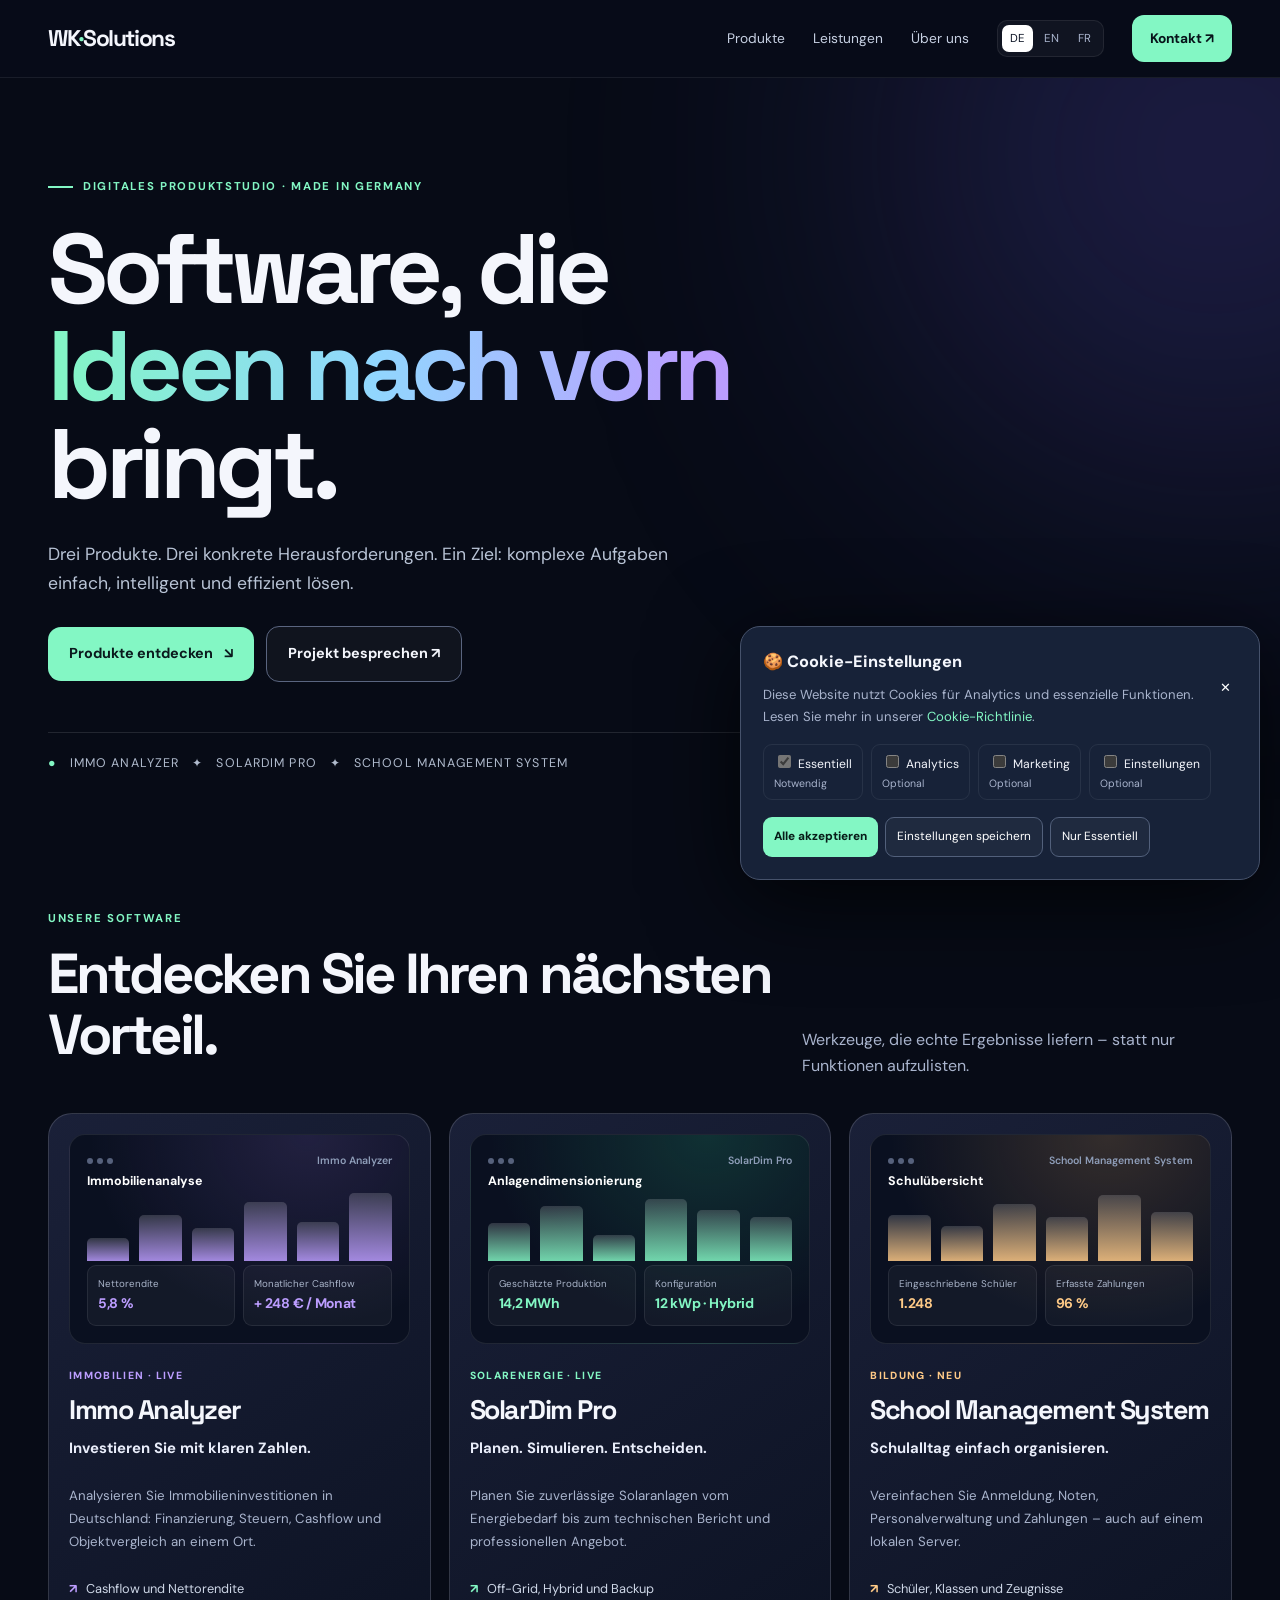
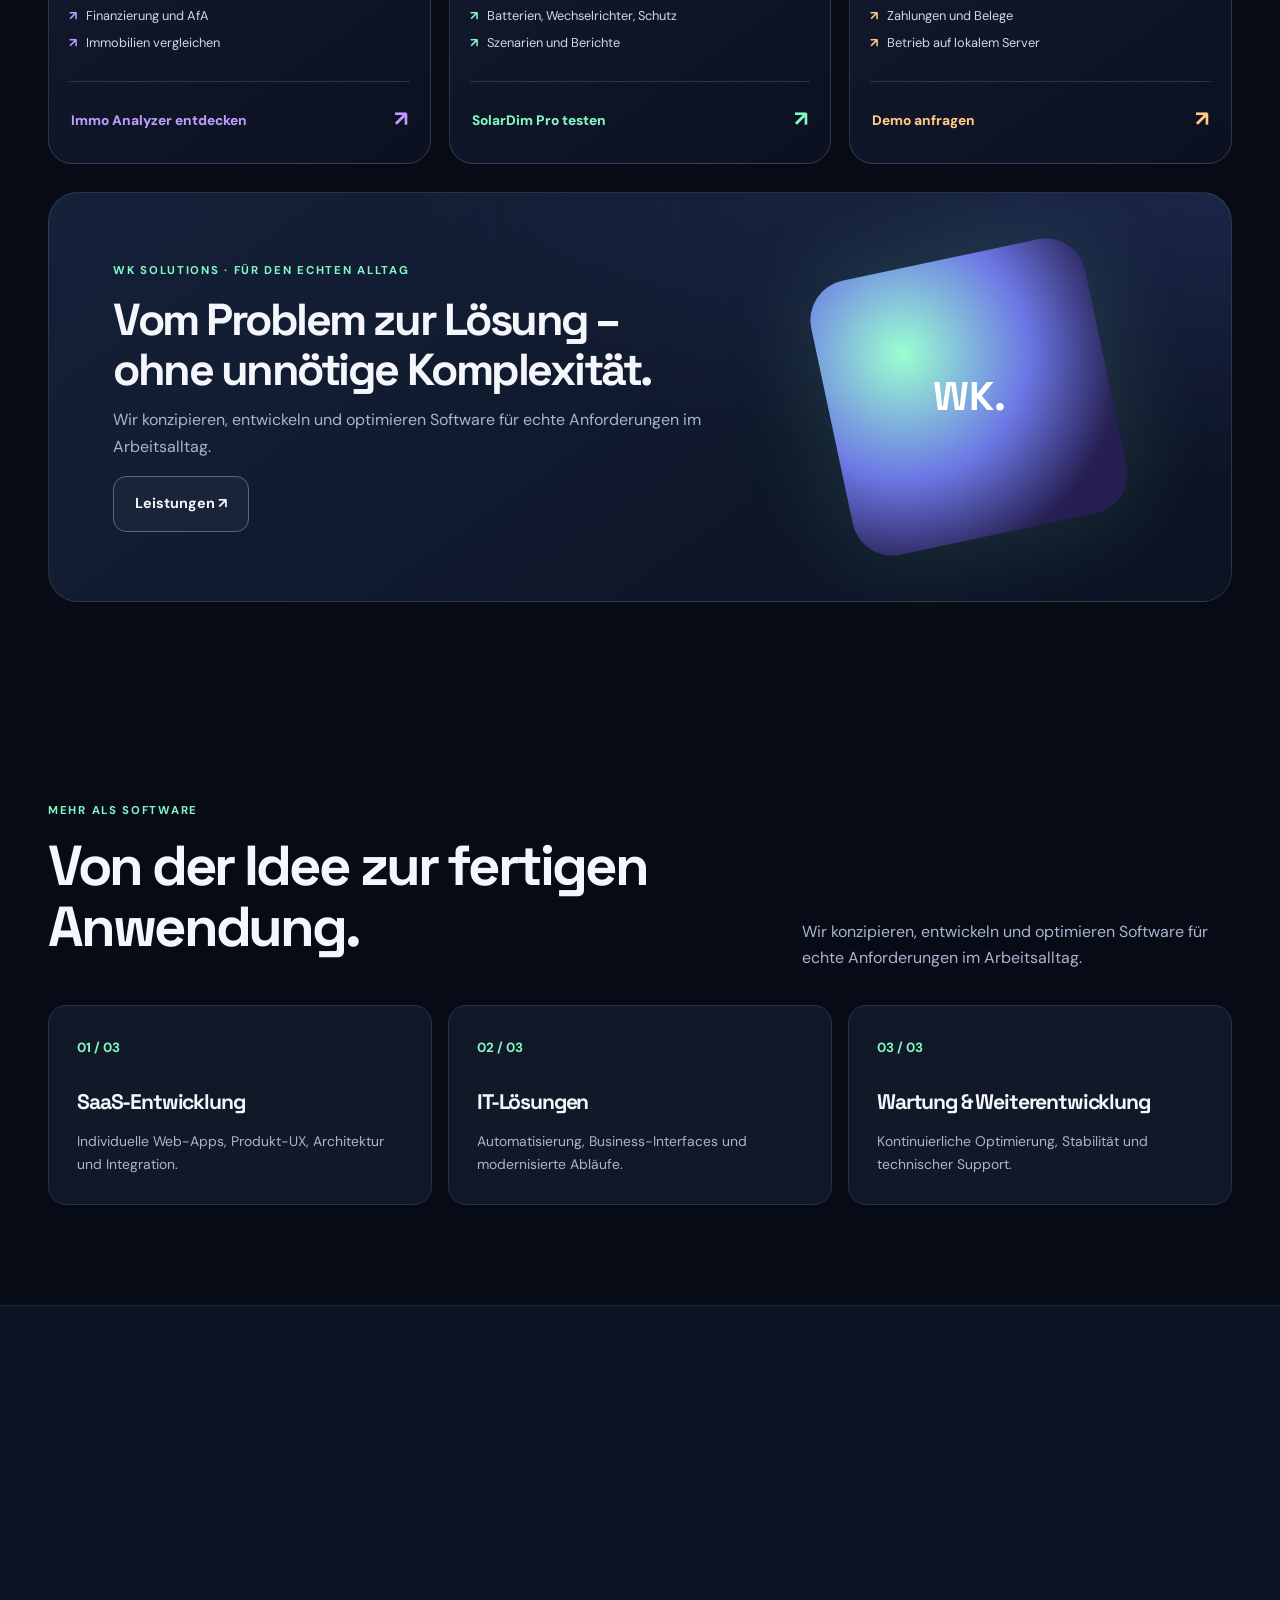
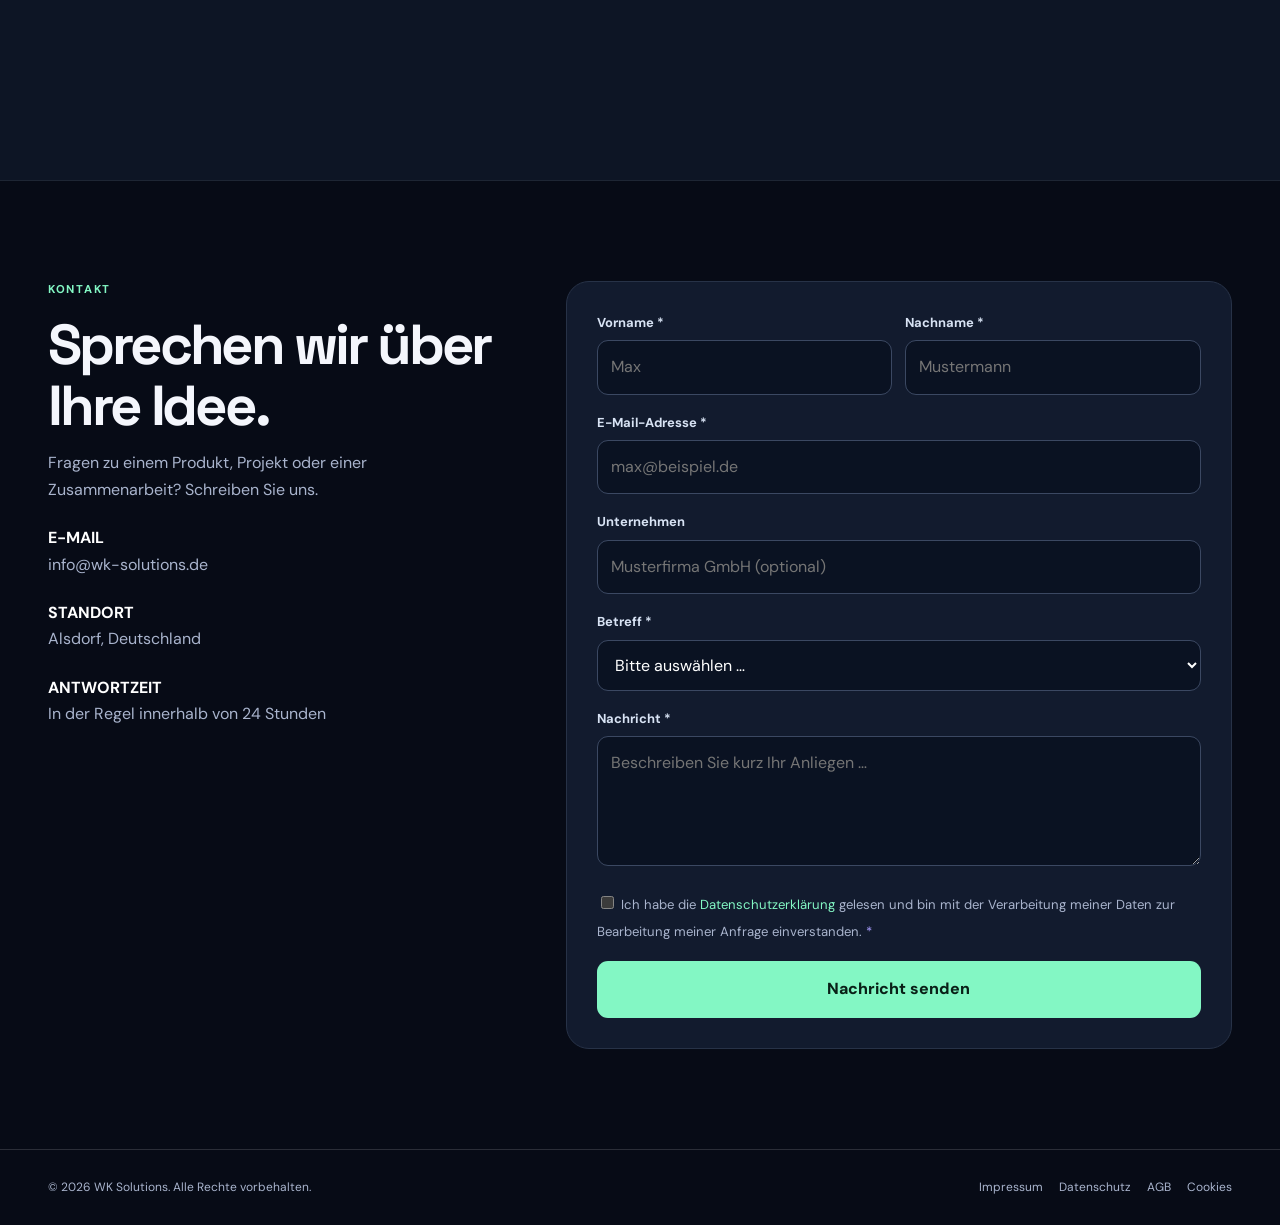
==== commit a0871c4d: "redesign multy langue" ====
--- a/index.html
+++ b/index.html
@@ -1,978 +1,33 @@
 <!DOCTYPE html>
-
-<html lang="de">
-<head>
-<meta charset="utf-8"/>
-<meta content="width=device-width, initial-scale=1.0" name="viewport"/>
-<meta content="#F7F6F2" name="theme-color"/>
-<meta content="WK Solutions – Software aus Deutschland: Immo Analyzer für Immobilien, SolarDim Pro für Solaranlagen und School Management System für Schulverwaltung." name="description"/>
-<meta content="WK Solutions – Software. Smarter." property="og:title"/>
-<meta content="Entdecken Sie Immo Analyzer, SolarDim Pro und unser neues School Management System. SaaS-Entwicklung und IT-Dienstleistungen aus Deutschland." property="og:description"/>
-<meta content="website" property="og:type"/>
-<title>WK Solutions – Software. Smarter.</title>
-<link href="https://fonts.googleapis.com" rel="preconnect"/>
-<link crossorigin="" href="https://fonts.gstatic.com" rel="preconnect"/>
-<link href="https://fonts.googleapis.com/css2?family=Syne:wght@400;500;600;700;800&amp;family=Manrope:wght@300;400;500;600;700&amp;family=IBM+Plex+Mono:wght@400;500&amp;display=swap" rel="stylesheet"/>
-<style>
-  *, *::before, *::after { box-sizing: border-box; margin: 0; padding: 0; }
-
-  :root {
-    --bg: #F7F6F2;
-    --surface: #FFFFFF;
-    --surface-2: #F0EEE8;
-    --text: #181B22;
-    --muted: #5D6272;
-    --border: rgba(24,27,34,0.10);
-    --immo: #E8722A;        /* Immo Analyzer */
-    --immo-2: #D05E1A;
-    --immo-soft: rgba(232,114,42,0.09);
-    --solar: #E9A70F;       /* SolarDim Pro */
-    --solar-2: #D09409;
-    --solar-deep: #8A6206;
-    --solar-soft: rgba(233,167,15,0.12);
-    --accent: var(--immo);
-    --font-d: 'Syne', sans-serif;
-    --font-b: 'Manrope', sans-serif;
-    --font-m: 'IBM Plex Mono', monospace;
-  }
-
-  html { scroll-behavior: smooth; }
-  body {
-    background: var(--bg);
-    color: var(--text);
-    font-family: var(--font-b);
-    font-size: 16px;
-    line-height: 1.7;
-    overflow-x: hidden;
-  }
-  ::selection { background: var(--immo); color: #fff; }
-
-  /* ── NAV ── */
-  nav {
-    position: fixed; top: 0; left: 0; right: 0; z-index: 100;
-    display: flex; align-items: center; justify-content: space-between;
-    padding: 1.1rem 5vw;
-    background: rgba(247,246,242,0.85);
-    backdrop-filter: blur(18px);
-    -webkit-backdrop-filter: blur(18px);
-    border-bottom: 1px solid var(--border);
-  }
-  .logo {
-    font-family: var(--font-d);
-    font-size: 1.3rem; font-weight: 800;
-    letter-spacing: -0.02em;
-    color: var(--text); text-decoration: none;
-  }
-  .logo span { color: var(--immo); }
-  .nav-links { list-style: none; display: flex; gap: 2.2rem; align-items: center; }
-  .nav-links a {
-    text-decoration: none; color: var(--muted);
-    font-size: 0.86rem; font-weight: 500;
-    transition: color .2s;
-  }
-  .nav-links a:hover { color: var(--text); }
-  .nav-cta {
-    background: var(--immo); color: #fff !important;
-    padding: 0.55rem 1.3rem; border-radius: 7px; font-weight: 600 !important;
-  }
-  .nav-cta:hover { background: var(--immo-2); color: #fff !important; }
-  .lang-switch { display: flex; align-items: center; gap: 0.15rem; margin-left: 0.6rem; }
-  .lang-switch a {
-    font-size: 0.8rem; font-weight: 600;
-    padding: 0.25rem 0.55rem; border-radius: 6px;
-    text-decoration: none; color: var(--muted);
-    transition: color .2s, background .2s;
-  }
-  .lang-switch a:hover { color: var(--text); }
-  .lang-switch a.active { color: #fff; background: var(--immo); }
-  .mobile-menu .lang-switch { margin: 1rem 0 0; }
-  .mobile-menu .lang-switch a { font-family: var(--font-b); font-size: 0.9rem; border-bottom: none; padding: 0.3rem 0.7rem; }
-  .nav-burger {
-    display: none; background: var(--surface); border: 1px solid var(--border);
-    border-radius: 7px; color: var(--text); font-size: 1.15rem;
-    width: 42px; height: 38px; cursor: pointer; line-height: 1;
-  }
-  .mobile-menu {
-    display: none; position: fixed; inset: 0; z-index: 99;
-    background: rgba(247,246,242,0.98);
-    backdrop-filter: blur(20px);
-    padding: 6rem 8vw 3rem; flex-direction: column;
-  }
-  .mobile-menu.open { display: flex; }
-  .mobile-menu a {
-    font-family: var(--font-d); font-size: 1.6rem; font-weight: 700;
-    color: var(--text); text-decoration: none; padding: 0.85rem 0;
-    border-bottom: 1px solid var(--border);
-  }
-  .mobile-menu a:hover { color: var(--immo); }
-
-  /* ── HERO ── */
-  .hero {
-    min-height: 100svh;
-    display: flex; flex-direction: column; justify-content: center;
-    padding: 9.5rem 5vw 5rem;
-    position: relative; overflow: hidden;
-  }
-  .hero::before {
-    content: ''; position: absolute;
-    top: -260px; right: -140px; width: 760px; height: 760px;
-    background: radial-gradient(circle, rgba(232,114,42,0.12) 0%, transparent 65%);
-    pointer-events: none;
-  }
-  .hero::after {
-    content: ''; position: absolute;
-    bottom: -160px; left: -200px; width: 600px; height: 600px;
-    background: radial-gradient(circle, rgba(233,167,15,0.10) 0%, transparent 65%);
-    pointer-events: none;
-  }
-  .grid-bg {
-    position: absolute; inset: 0; pointer-events: none;
-    background-image:
-      linear-gradient(rgba(24,27,34,0.04) 1px, transparent 1px),
-      linear-gradient(90deg, rgba(24,27,34,0.04) 1px, transparent 1px);
-    background-size: 72px 72px;
-    mask-image: radial-gradient(ellipse 90% 70% at 50% 35%, black 20%, transparent 75%);
-    -webkit-mask-image: radial-gradient(ellipse 90% 70% at 50% 35%, black 20%, transparent 75%);
-  }
-  .hero-inner { position: relative; }
-  .hero-eyebrow {
-    font-size: 0.8rem; font-weight: 600;
-    letter-spacing: 0.16em; text-transform: uppercase;
-    color: var(--immo); margin-bottom: 1.4rem;
-    display: flex; align-items: center; gap: 0.7rem;
-  }
-  .hero-eyebrow::before { content: ''; width: 34px; height: 1px; background: var(--immo); }
-  h1 {
-    font-family: var(--font-d);
-    font-size: clamp(2.9rem, 6.5vw, 6.2rem);
-    font-weight: 800; line-height: 1.02; letter-spacing: -0.03em;
-    max-width: 820px; margin-bottom: 1.6rem;
-  }
-  h1 em { font-style: normal; color: var(--immo); }
-  .hero-sub {
-    font-size: 1.14rem; color: var(--muted);
-    max-width: 580px; margin-bottom: 2.6rem; line-height: 1.8;
-  }
-  .hero-sub strong { color: var(--text); font-weight: 600; }
-  .btn-group { display: flex; gap: 1rem; flex-wrap: wrap; align-items: center; }
-  .btn-primary {
-    background: var(--immo); color: #fff;
-    padding: 0.9rem 2rem; border-radius: 8px;
-    text-decoration: none; font-weight: 600; font-size: 0.95rem;
-    display: inline-flex; align-items: center; gap: 0.5rem;
-    border: none; cursor: pointer;
-    transition: background .2s, transform .15s;
-    box-shadow: 0 8px 24px rgba(232,114,42,0.25);
-  }
-  .btn-primary:hover { background: var(--immo-2); transform: translateY(-1px); }
-  .btn-secondary {
-    color: var(--text); padding: 0.9rem 2rem; border-radius: 8px;
-    text-decoration: none; font-weight: 600; font-size: 0.95rem;
-    border: 1px solid var(--border); background: var(--surface);
-    display: inline-flex; align-items: center; gap: 0.5rem; cursor: pointer;
-    transition: border-color .2s, color .2s, transform .15s;
-  }
-  .btn-secondary:hover { border-color: rgba(24,27,34,0.28); transform: translateY(-1px); }
-  .hero-stats {
-    display: flex; gap: 3.5rem; margin-top: 4.5rem;
-    padding-top: 2.6rem; border-top: 1px solid var(--border);
-    position: relative;
-  }
-  .stat-num {
-    font-family: var(--font-d); font-size: 2.1rem; font-weight: 800;
-    color: var(--text); letter-spacing: -0.04em;
-  }
-  .stat-label {
-    font-size: 0.78rem; color: var(--muted); margin-top: 0.15rem;
-  }
-  @keyframes fadeUp {
-    from { opacity: 0; transform: translateY(24px); }
-    to { opacity: 1; transform: translateY(0); }
-  }
-  .hero-eyebrow { animation: fadeUp .7s ease both; }
-  h1 { animation: fadeUp .7s .08s ease both; }
-  .hero-sub { animation: fadeUp .7s .16s ease both; }
-  .btn-group { animation: fadeUp .7s .24s ease both; }
-  .hero-stats { animation: fadeUp .7s .38s ease both; }
-
-  /* ── SECTIONS ── */
-  section { padding: 6.5rem 5vw; position: relative; }
-  .section-tag {
-    font-size: 0.78rem; font-weight: 700;
-    letter-spacing: 0.14em; text-transform: uppercase;
-    color: var(--immo); margin-bottom: 1rem;
-    display: flex; align-items: center; gap: 0.7rem;
-  }
-  .section-tag::before { content: ''; width: 22px; height: 2px; border-radius: 2px; background: var(--immo); }
-  h2 {
-    font-family: var(--font-d);
-    font-size: clamp(1.9rem, 3.4vw, 3rem);
-    font-weight: 800; letter-spacing: -0.03em; line-height: 1.12;
-    margin-bottom: 1rem;
-  }
-  .section-intro { color: var(--muted); max-width: 640px; margin-bottom: 3rem; font-size: 1.02rem; }
-  .reveal { opacity: 0; transform: translateY(28px); transition: opacity .7s ease, transform .7s ease; }
-  .reveal.in { opacity: 1; transform: none; }
-  @media (prefers-reduced-motion: reduce) {
-    .reveal { opacity: 1; transform: none; transition: none; }
-    html { scroll-behavior: auto; }
-  }
-
-  /* ── PRODUKTE ── */
-  #produkte { padding-top: 4.5rem; }
-  .prod {
-    display: grid; grid-template-columns: minmax(0, 1.05fr) minmax(0, 0.95fr);
-    gap: 4.5rem; align-items: center;
-    padding: 4.5rem 0; border-top: 1px solid var(--border);
-  }
-  .prod:first-of-type { border-top: none; }
-  .prod.flip .prod-copy { order: 2; }
-  .prod.flip .prod-visual { order: 1; }
-  .prod-badge {
-    display: inline-flex; align-items: center; gap: 0.55rem;
-    font-size: 0.76rem; font-weight: 700; letter-spacing: 0.1em;
-    text-transform: uppercase;
-    padding: 0.45rem 1rem; border-radius: 99px;
-    border: 1px solid var(--border); background: var(--surface);
-    color: var(--muted); margin-bottom: 1.4rem;
-    box-shadow: 0 2px 8px rgba(24,27,34,0.04);
-  }
-  .prod-badge .dot {
-    width: 8px; height: 8px; border-radius: 50%; flex-shrink: 0;
-    background: #22A45D;
-  }
-  .prod[data-accent="immo"] .prod-badge b { color: var(--immo); font-weight: 700; }
-  .prod[data-accent="solar"] .prod-badge b { color: var(--solar-deep); font-weight: 700; }
-  .prod-title {
-    font-family: var(--font-d);
-    font-size: clamp(2rem, 3.6vw, 3.2rem);
-    font-weight: 800; letter-spacing: -0.03em; line-height: 1.05;
-    margin-bottom: 0.6rem;
-  }
-  .prod[data-accent="immo"] .prod-title em { font-style: normal; color: var(--immo); }
-  .prod[data-accent="solar"] .prod-title em { font-style: normal; color: var(--solar-deep); }
-  .prod-tag {
-    font-size: 1.15rem; font-weight: 600; color: var(--text);
-    margin-bottom: 1.2rem; line-height: 1.45;
-  }
-  .prod-copy > p { color: var(--muted); margin-bottom: 1.6rem; max-width: 580px; }
-  .prod-copy > p strong { color: var(--text); font-weight: 600; }
-  .feature-list { list-style: none; margin: 0 0 2rem; display: grid; gap: 0.65rem; }
-  .feature-list li {
-    color: var(--muted); font-size: 0.96rem;
-    padding-left: 1.9rem; position: relative;
-  }
-  .feature-list li::before {
-    content: '✓'; position: absolute; left: 0; top: 0;
-    font-weight: 700; font-size: 0.9rem;
-  }
-  .prod[data-accent="immo"] .feature-list li::before { color: var(--immo); }
-  .prod[data-accent="solar"] .feature-list li::before { color: var(--solar-deep); }
-  .feature-list li strong { color: var(--text); font-weight: 600; }
-  .prod-meta { display: flex; flex-wrap: wrap; gap: 0.5rem; margin-bottom: 2rem; }
-  .prod-meta span {
-    font-size: 0.8rem; font-weight: 600; color: var(--muted);
-    border: 1px solid var(--border); border-radius: 99px;
-    padding: 0.4rem 0.9rem; background: var(--surface);
-  }
-  .prod[data-accent="immo"] .prod-meta span b { color: var(--immo); font-weight: 700; }
-  .prod[data-accent="solar"] .prod-meta span b { color: var(--solar-deep); font-weight: 700; }
-  .prod[data-accent="solar"] .btn-primary {
-    background: var(--solar); color: #241A02;
-    box-shadow: 0 8px 24px rgba(233,167,15,0.3);
-  }
-  .prod[data-accent="solar"] .btn-primary:hover { background: var(--solar-2); }
-  .prod[data-accent="school"] .prod-title em { font-style: normal; color: #3158A5; }
-  .prod[data-accent="school"] .prod-badge b { color: #3158A5; }
-  .prod[data-accent="school"] .feature-list li::before { color: #3158A5; }
-  .school-intro {
-    padding: clamp(1.5rem, 4vw, 3rem); border: 1px solid var(--border);
-    border-radius: 18px; background: #EDF2FC;
-  }
-  .school-intro-icon { font-size: 3rem; margin-bottom: 1rem; }
-  .school-intro h3 { font-family: var(--font-d); font-size: 1.5rem; line-height: 1.3; margin-bottom: 0.8rem; }
-  .school-intro p { color: var(--muted); }
-  .prod[data-accent="immo"] .prod-visual { position: relative; }
-  .prod[data-accent="immo"] .prod-visual::before {
-    content: ''; position: absolute; inset: -8% -6%;
-    background: radial-gradient(circle, rgba(232,114,42,0.10) 0%, transparent 70%);
-    pointer-events: none;
-  }
-  .prod[data-accent="solar"] .prod-visual { position: relative; }
-  .prod[data-accent="solar"] .prod-visual::before {
-    content: ''; position: absolute; inset: -8% -6%;
-    background: radial-gradient(circle, rgba(233,167,15,0.12) 0%, transparent 70%);
-    pointer-events: none;
-  }
-
-  /* ── MOCK UI KARTEN ── */
-  .mock {
-    background: var(--surface);
-    border: 1px solid var(--border);
-    border-radius: 18px;
-    overflow: hidden;
-    box-shadow: 0 24px 60px rgba(24,27,34,0.10);
-    position: relative;
-  }
-  .mock-head {
-    display: flex; align-items: center; justify-content: space-between;
-    padding: 0.9rem 1.3rem;
-    background: #FBFAF7;
-    border-bottom: 1px solid var(--border);
-    font-size: 0.8rem; font-weight: 700; color: var(--text);
-  }
-  .prod[data-accent="immo"] .mock-head b { color: var(--immo); }
-  .prod[data-accent="solar"] .mock-head b { color: var(--solar-deep); }
-  .mock-head span { font-weight: 500; color: var(--muted); font-size: 0.78rem; }
-  .mock-body { padding: 1.3rem 1.3rem 1.5rem; }
-  .mock-row {
-    display: flex; justify-content: space-between; align-items: baseline;
-    gap: 1rem; padding: 0.55rem 0;
-    border-bottom: 1px solid rgba(24,27,34,0.06);
-    font-size: 0.9rem;
-  }
-  .mock-row:last-of-type { border-bottom: none; }
-  .mock-label { color: var(--muted); }
-  .mock-value { font-family: var(--font-m); font-size: 0.84rem; color: var(--text); }
-  .mock-value-pos { font-family: var(--font-m); font-size: 0.84rem; color: #1A7F37; }
-  .mock-tiles { display: grid; grid-template-columns: 1fr 1fr 1fr; gap: 0.6rem; margin-bottom: 0.6rem; }
-  .mock-tile {
-    background: #FBFAF7; border: 1px solid var(--border);
-    border-radius: 10px; padding: 0.7rem 0.8rem;
-  }
-  .mock-tile .t-label { font-size: 0.7rem; font-weight: 600; color: var(--muted); margin-bottom: 0.2rem; }
-  .mock-tile .t-value { font-family: var(--font-m); font-size: 0.92rem; color: var(--text); }
-  .mock-tile .t-value.acc { color: var(--solar-deep); }
-  .mock-scen { display: grid; grid-template-columns: 1fr 1fr 1fr; gap: 0.6rem; margin-top: 0.9rem; }
-  .mock-scen > div {
-    background: #FBFAF7; border: 1px solid var(--border);
-    border-radius: 10px; padding: 0.6rem 0.7rem;
-    font-size: 0.72rem; color: var(--muted);
-  }
-  .mock-scen > div b { display: block; color: var(--text); font-size: 0.8rem; margin-top: 0.2rem; }
-  .mock-scen > div.best { border-color: rgba(233,167,15,0.55); background: var(--solar-soft); }
-  .mock-scen > div.best b { color: var(--solar-deep); }
-  .mock-chart {
-    display: flex; align-items: flex-end; gap: 6px;
-    height: 90px; margin-top: 1.2rem;
-    padding-top: 0.8rem; border-top: 1px solid var(--border);
-  }
-  .mock-chart .bar { flex: 1; background: rgba(232,114,42,0.30); border-radius: 3px 3px 0 0; min-height: 8%; }
-  .prod[data-accent="solar"] .mock-chart .bar { background: rgba(233,167,15,0.32); }
-  .mock-chart .bar.highlight { background: var(--immo); }
-  .prod[data-accent="solar"] .mock-chart .bar.highlight { background: var(--solar); }
-
-  /* ── WORKFLOW ── */
-  .workflow {
-    display: grid; grid-template-columns: repeat(4, 1fr);
-    gap: 0.9rem; margin: 0 0 1.8rem;
-  }
-  .workflow div {
-    border: 1px solid var(--border); border-radius: 12px;
-    padding: 1rem 1.1rem; background: var(--surface);
-    box-shadow: 0 2px 10px rgba(24,27,34,0.04);
-  }
-  .workflow .w-num {
-    font-family: var(--font-m); font-size: 0.72rem;
-    color: var(--solar-deep); display: block; margin-bottom: 0.35rem;
-  }
-  .workflow h4 {
-    font-family: var(--font-b); font-size: 0.85rem; font-weight: 600;
-    color: var(--text); line-height: 1.45;
-  }
-
-  /* ── LEISTUNGEN ── */
-  .services-grid { display: grid; grid-template-columns: 1fr 1fr; gap: 1.2rem; }
-  .service-card {
-    background: var(--surface);
-    border: 1px solid var(--border);
-    border-radius: 16px;
-    padding: 2.2rem;
-    position: relative;
-    box-shadow: 0 2px 12px rgba(24,27,34,0.04);
-    transition: border-color .25s, transform .25s, box-shadow .25s;
-  }
-  .service-card:hover {
-    border-color: rgba(232,114,42,0.4);
-    transform: translateY(-3px);
-    box-shadow: 0 12px 32px rgba(24,27,34,0.08);
-  }
-  .service-icon {
-    width: 46px; height: 46px; border-radius: 12px;
-    background: var(--immo-soft);
-    display: flex; align-items: center; justify-content: center;
-    font-size: 1.3rem; margin-bottom: 1.1rem;
-  }
-  .service-card h3 {
-    font-family: var(--font-d);
-    font-size: 1.2rem; font-weight: 700;
-    margin-bottom: 0.7rem; letter-spacing: -0.01em;
-  }
-  .service-card p { color: var(--muted); font-size: 0.94rem; }
-  .service-arrow {
-    position: absolute; top: 2.2rem; right: 2.2rem;
-    color: var(--muted); font-size: 1.1rem;
-    transition: color .25s, transform .25s;
-  }
-  .service-card:hover .service-arrow { color: var(--immo); transform: translate(3px, -3px); }
-
-  /* ── ÜBER UNS ── */
-  #ueber-uns { background: var(--surface); border-top: 1px solid var(--border); border-bottom: 1px solid var(--border); }
-  .about-grid {
-    display: grid; grid-template-columns: 1fr 1.1fr;
-    gap: 4.5rem; align-items: start;
-  }
-  .about-text p { color: var(--muted); margin-bottom: 1rem; max-width: 480px; }
-  .values-list { display: grid; gap: 0.9rem; }
-  .value-item {
-    display: flex; gap: 1.4rem; align-items: flex-start;
-    border: 1px solid var(--border); border-radius: 14px;
-    background: var(--bg); padding: 1.4rem 1.6rem;
-  }
-  .value-num {
-    font-family: var(--font-m); font-size: 0.78rem;
-    color: var(--immo); padding-top: 0.25rem;
-  }
-  .value-item h4 {
-    font-family: var(--font-d); font-size: 1rem; font-weight: 700;
-    margin-bottom: 0.3rem;
-  }
-  .value-item p { color: var(--muted); font-size: 0.9rem; }
-
-  /* ── KONTAKT ── */
-  .contact-layout {
-    display: grid; grid-template-columns: 0.9fr 1.1fr;
-    gap: 4.5rem; align-items: start;
-  }
-  .contact-info-col > p { color: var(--muted); max-width: 380px; margin: 0.5rem 0 2rem; }
-  .contact-detail {
-    display: flex; gap: 1rem; align-items: center;
-    padding: 0.95rem 0; border-bottom: 1px solid var(--border);
-  }
-  .contact-detail-icon {
-    width: 40px; height: 40px; border-radius: 10px;
-    background: var(--immo-soft);
-    display: flex; align-items: center; justify-content: center;
-    font-size: 1.05rem; flex-shrink: 0;
-  }
-  .contact-detail-label { font-size: 0.74rem; font-weight: 600; letter-spacing: 0.06em; text-transform: uppercase; color: var(--muted); }
-  .contact-detail-value { color: var(--text); font-size: 0.95rem; }
-  .contact-detail-value a { color: var(--text); text-decoration: none; }
-  .contact-detail-value a:hover { color: var(--immo); }
-  .contact-form-box {
-    background: var(--surface);
-    border: 1px solid var(--border);
-    border-radius: 18px;
-    padding: 2.4rem;
-    box-shadow: 0 4px 24px rgba(24,27,34,0.06);
-  }
-  .form-row { display: grid; grid-template-columns: 1fr 1fr; gap: 1rem; }
-  .form-group { margin-bottom: 1.2rem; }
-  .form-group label {
-    display: block; font-size: 0.84rem; font-weight: 600;
-    color: var(--text); margin-bottom: 0.45rem;
-  }
-  .form-group label span { color: var(--immo); }
-  .form-group input,
-  .form-group select,
-  .form-group textarea {
-    width: 100%; background: var(--bg);
-    border: 1px solid var(--border); border-radius: 9px;
-    color: var(--text); font-family: var(--font-b);
-    font-size: 0.93rem; padding: 0.8rem 1rem;
-    transition: border-color .2s, box-shadow .2s;
-  }
-  .form-group textarea { min-height: 130px; resize: vertical; }
-  .form-group input:focus,
-  .form-group select:focus,
-  .form-group textarea:focus {
-    outline: none; border-color: var(--immo);
-    box-shadow: 0 0 0 3px rgba(232,114,42,0.12);
-  }
-  .form-group input::placeholder,
-  .form-group textarea::placeholder { color: rgba(93,98,114,0.55); }
-  .field-error { display: block; color: #C5221F; font-size: 0.78rem; margin-top: 0.35rem; min-height: 1em; }
-  .btn-submit {
-    width: 100%; background: var(--immo); color: #fff;
-    border: none; border-radius: 9px;
-    font-family: var(--font-b); font-size: 0.95rem; font-weight: 600;
-    padding: 0.95rem; cursor: pointer;
-    transition: background .2s;
-  }
-  .btn-submit:hover { background: var(--immo-2); }
-  .btn-submit:disabled { opacity: 0.6; cursor: wait; }
-  .form-success { display: none; text-align: center; padding: 2rem 0; }
-  .form-success.show { display: block; }
-  .success-icon {
-    width: 54px; height: 54px; border-radius: 50%;
-    background: rgba(34,164,93,0.12); color: #1A7F37;
-    display: flex; align-items: center; justify-content: center;
-    font-size: 1.5rem; margin: 0 auto 1.2rem;
-  }
-  .form-success h3 { font-family: var(--font-d); margin-bottom: 0.5rem; }
-  .form-success p { color: var(--muted); font-size: 0.92rem; }
-
-  /* ── FOOTER ── */
-  footer {
-    padding: 2.6rem 5vw;
-    border-top: 1px solid var(--border);
-    display: flex; align-items: center; justify-content: space-between;
-    flex-wrap: wrap; gap: 1rem;
-  }
-  footer p { font-size: 0.84rem; color: var(--muted); }
-  .footer-links { display: flex; gap: 1.8rem; flex-wrap: wrap; }
-  .footer-links a {
-    color: var(--muted); text-decoration: none;
-    font-size: 0.84rem; transition: color .2s;
-  }
-  .footer-links a:hover { color: var(--text); }
-
-  /* ── COOKIE BANNER ── */
-  #cookieBanner {
-    position: fixed; bottom: 1.2rem; left: 1.2rem; right: 1.2rem;
-    max-width: 560px; margin: 0 auto; z-index: 200;
-    background: var(--surface);
-    border: 1px solid var(--border); border-radius: 16px;
-    padding: 1.3rem 1.5rem;
-    box-shadow: 0 24px 60px rgba(24,27,34,0.16);
-    display: none;
-  }
-  #cookieBanner.show { display: block; }
-  .cb-top { display: flex; justify-content: space-between; gap: 1rem; margin-bottom: 0.9rem; }
-  .cb-title { font-family: var(--font-d); font-weight: 700; font-size: 0.95rem; margin-bottom: 0.2rem; }
-  .cb-text { font-size: 0.8rem; color: var(--muted); }
-  .cb-text a { color: var(--immo); }
-  .cb-close {
-    background: none; border: none; color: var(--muted);
-    font-size: 1rem; cursor: pointer; padding: 0.2rem;
-  }
-  .cb-close:hover { color: var(--text); }
-  .cb-categories { display: flex; gap: 0.6rem; flex-wrap: wrap; margin-bottom: 1rem; }
-  .cb-cat {
-    display: flex; align-items: center; gap: 0.45rem;
-    border: 1px solid var(--border); border-radius: 8px;
-    padding: 0.45rem 0.7rem; background: var(--bg);
-  }
-  .cb-cat-label { font-size: 0.75rem; font-weight: 600; color: var(--text); cursor: pointer; }
-  .cb-cat-sub { display: block; font-size: 0.62rem; font-weight: 400; color: var(--muted); }
-  .cb-actions { display: flex; gap: 0.6rem; flex-wrap: wrap; }
-  .cb-btn {
-    font-family: var(--font-b); font-size: 0.78rem; font-weight: 600;
-    padding: 0.55rem 1rem; border-radius: 8px; cursor: pointer;
-    border: 1px solid var(--border); background: var(--surface); color: var(--muted);
-    transition: color .2s, border-color .2s, background .2s;
-  }
-  .cb-btn:hover { color: var(--text); border-color: rgba(24,27,34,0.3); }
-  .cb-btn-accept { background: var(--immo); border-color: var(--immo); color: #fff; }
-  .cb-btn-accept:hover { background: var(--immo-2); color: #fff; }
-  .cb-reopen {
-    position: fixed; bottom: 1.2rem; right: 1.2rem; z-index: 190;
-    background: var(--surface); border: 1px solid var(--border);
-    border-radius: 99px; color: var(--muted);
-    font-family: var(--font-b); font-size: 0.75rem; font-weight: 600;
-    padding: 0.5rem 1rem; cursor: pointer;
-    box-shadow: 0 4px 16px rgba(24,27,34,0.08);
-    transition: color .2s, border-color .2s;
-  }
-  .cb-reopen:hover { color: var(--text); border-color: rgba(24,27,34,0.3); }
-
-  /* ── RESPONSIVE ── */
-  @media (max-width: 960px) {
-    .prod, .about-grid, .contact-layout { grid-template-columns: 1fr; gap: 3rem; }
-    .prod.flip .prod-copy { order: 1; }
-    .prod.flip .prod-visual { order: 2; }
-    .workflow { grid-template-columns: 1fr 1fr; }
-    .services-grid { grid-template-columns: 1fr; }
-  }
-  @media (max-width: 768px) {
-    .nav-links { display: none; }
-    .nav-burger { display: block; }
-    .hero-stats { flex-direction: column; gap: 1.4rem; }
-    section { padding: 4.5rem 6vw; }
-    .prod { padding: 3.5rem 0; }
-    .mock-tiles, .mock-scen { grid-template-columns: 1fr 1fr; }
-    .workflow { grid-template-columns: 1fr; }
-    .form-row { grid-template-columns: 1fr; }
-    .contact-form-box { padding: 1.6rem; }
-    .service-card { padding: 1.7rem; }
-  }
-</style>
-</head>
-<body>
-<!-- NAV -->
-<nav aria-label="Hauptnavigation" role="navigation">
-<a class="logo" href="#top">WK<span>.</span>Solutions</a>
-<ul class="nav-links">
-<li><a href="#produkte">Produkte</a></li>
-<li><a href="#leistungen">Leistungen</a></li>
-<li><a href="#ueber-uns">Über uns</a></li>
-<li class="lang-switch"><a aria-current="true" class="active" href="index.html">DE</a><a href="en.html">EN</a><a href="fr.html">FR</a></li>
-<li><a class="nav-cta" href="#kontakt">Kontakt</a></li>
-</ul>
-<button aria-expanded="false" aria-label="Menü öffnen" class="nav-burger" id="navBurger">☰</button>
-</nav>
-<div class="mobile-menu" id="mobileMenu">
-<a href="#produkte">Produkte</a>
-<a href="#leistungen">Leistungen</a>
-<a href="#ueber-uns">Über uns</a>
-<a href="#kontakt">Kontakt</a>
-<div class="lang-switch"><a aria-current="true" class="active" href="index.html">DE</a><a href="en.html">EN</a><a href="fr.html">FR</a></div>
-</div>
-<!-- HERO -->
-<header class="hero" id="top">
-<div aria-hidden="true" class="grid-bg"></div>
-<div class="hero-inner">
-<div class="hero-eyebrow">WK Solutions · Software aus Deutschland</div>
-<h1>Software.<br/><em>Smarter.</em><br/>Skalierbar.</h1>
-<p class="hero-sub">
-      Wir entwickeln und betreiben eigene SaaS-Produkte, die tägliche Arbeit
-      spürbar einfacher machen – und bieten <strong>SaaS-Entwicklung</strong> sowie
-      <strong>IT-Dienstleistungen</strong> für Unternehmen jeder Größe.
-    </p>
-<div class="btn-group">
-<a class="btn-primary" href="#produkte">Unsere Produkte entdecken →</a>
-<a class="btn-secondary" href="#kontakt">Kontakt aufnehmen</a>
-</div>
-<div class="hero-stats">
-<div>
-<div class="stat-num">2</div>
-<div class="stat-label">Live-Produkte</div>
-</div>
-<div>
-<div class="stat-num">100%</div>
-<div class="stat-label">Eigenentwicklung</div>
-</div>
-<div>
-<div class="stat-num">DE · EN · FR</div>
-<div class="stat-label">Sprachen unserer Produkte</div>
-</div>
-</div>
-</div>
-</header>
-<!-- PRODUKTE -->
-<section aria-label="Unsere Produkte" id="produkte">
-<div class="reveal">
-<div class="section-tag">Produkte</div>
-<h2>Unsere Software,<br/>die Arbeit leichter macht</h2>
-<p class="section-intro">
-      Entdecken Sie unsere Software für Immobilien, Solarplanung und Schulverwaltung.
-      Mit unserem neuen School Management System erweitern wir unser Angebot
-      um Software für Schulen.
-    </p>
-</div>
-<!-- PRODUKT 01 · IMMO ANALYZER -->
-<div class="prod" data-accent="immo">
-<div class="prod-copy reveal">
-<div class="prod-badge"><span aria-hidden="true" class="dot"></span>Produkt <b>01</b> · Jetzt live</div>
-<div class="prod-title">Immo<em>Analyzer</em></div>
-<div class="prod-tag">Entscheiden Sie in Minuten, ob sich eine Immobilie wirklich lohnt.</div>
-<p>
-        Viele Immobilien wirken auf den ersten Blick attraktiv – doch nach Zinsen,
-        Hausgeld, Steuern und Instandhaltung bleibt oft weniger übrig als erwartet.
-        <strong>Immo Analyzer rechnet alle Kennzahlen für Sie durch</strong> und zeigt
-        verlässlich, ob ein Objekt finanziell überzeugt und wo die Risiken liegen.
-      </p>
-<ul class="feature-list">
-<li><strong>Mietrendite und Cashflow</strong> auf einen Blick – statt aufwändiger Excel-Rechnungen</li>
-<li>Kaufnebenkosten vollständig eingerechnet: Notar, Makler und Grunderwerbsteuer</li>
-<li>Finanzierung flexibel durchrechnen: klassisch, mit Wunschrate oder als Volltilgung</li>
-<li><strong>AfA und Cashflow nach Steuern</strong>, inklusive Verkaufsplanung</li>
-<li>Objekte vergleichen und per <strong>KI-Analyse</strong> bewerten lassen</li>
-<li>Regionale Marktdaten und Preisalarme für neue Chancen</li>
-</ul>
-<div class="prod-meta">
-<span>Kostenlos starten</span>
-<span>Pro <b>7,99 €</b>/Monat</span>
-<span>Business <b>14,99 €</b>/Monat</span>
-</div>
-<div class="btn-group">
-<a class="btn-primary" href="https://immo-analyzer.com/" rel="noopener" target="_blank">Kostenlos analysieren →</a>
-<a class="btn-secondary" href="https://immo-analyzer.com/" rel="noopener" target="_blank">Preise &amp; Funktionen</a>
-</div>
-</div>
-<div class="prod-visual reveal">
-<div aria-label="Beispiel einer Immobilienanalyse in Immo Analyzer" class="mock" role="img">
-<div class="mock-head"><b>Immo Analyzer</b><span>Beispiel: 2-Zimmer-Wohnung in Aachen</span></div>
-<div class="mock-body">
-<div class="mock-row"><span class="mock-label">Kaufpreis</span><span class="mock-value">220.000 €</span></div>
-<div class="mock-row"><span class="mock-label">Wohnfläche</span><span class="mock-value">62 m²</span></div>
-<div class="mock-row"><span class="mock-label">Kaltmiete</span><span class="mock-value">780 € / Monat</span></div>
-<div class="mock-row"><span class="mock-label">Monatlicher Cashflow</span><span class="mock-value-pos">+96 €</span></div>
-<div class="mock-row"><span class="mock-label">Nettorendite</span><span class="mock-value-pos">4,2 % pro Jahr</span></div>
-<div class="mock-row"><span class="mock-label">KI-Bewertung</span><span class="mock-value">78 von 100 Punkten</span></div>
-<div aria-hidden="true" class="mock-chart">
-<div class="bar" style="height:35%"></div>
-<div class="bar" style="height:42%"></div>
-<div class="bar" style="height:50%"></div>
-<div class="bar highlight" style="height:62%"></div>
-<div class="bar" style="height:55%"></div>
-<div class="bar" style="height:70%"></div>
-<div class="bar" style="height:75%"></div>
-<div class="bar" style="height:82%"></div>
-</div>
-</div>
-</div>
-</div>
-</div>
-<!-- PRODUKT 02 · SOLARDIM PRO -->
-<div class="prod flip" data-accent="solar">
-<div class="prod-copy reveal">
-<div class="prod-badge"><span aria-hidden="true" class="dot"></span>Produkt <b>02</b> · Jetzt live</div>
-<div class="prod-title">SolarDim <em>Pro</em></div>
-<div class="prod-tag">Solaranlagen präzise auslegen – vom Kundenbedarf bis zum fertigen Bericht.</div>
-<p>
-        Für Ingenieure und Installateure: SolarDim Pro dimensioniert PV-Anlagen,
-        Batteriespeicher und Wechselrichter technisch sauber und erstellt daraus
-        <strong>professionelle Angebote und Berichte</strong>. So ist jede Anlage
-        zuverlässig ausgelegt und jedes Angebot gut begründet.
-      </p>
-<div aria-label="Workflow in vier Schritten" class="workflow">
-<div><span class="w-num">Schritt 1</span><h4>Verbraucher und Lastprofile erfassen</h4></div>
-<div><span class="w-num">Schritt 2</span><h4>Technische Annahmen festlegen</h4></div>
-<div><span class="w-num">Schritt 3</span><h4>Szenarien vergleichen</h4></div>
-<div><span class="w-num">Schritt 4</span><h4>Angebot und Bericht erstellen</h4></div>
-</div>
-<ul class="feature-list">
-<li>Für jeden Einsatzbereich: <strong>Hybrid-, Backup-, Off-Grid- und Solarpumpsysteme</strong></li>
-<li>Automatische Dimensionierung von PV-Feld, Batterie und Wechselrichter</li>
-<li>Kabelquerschnitte und Schutzeinrichtungen werden mitberechnet</li>
-<li>Autonomie- und Energiefluss-Analyse – auch bei Netzausfall</li>
-<li>Drei Szenarien im direkten Vergleich: wirtschaftlich, ausgeglichen oder leistungsstark</li>
-<li>Projektübersicht mit Status und nächsten Schritten</li>
-</ul>
-<div class="prod-meta">
-<span><b>2 Projekte</b> kostenlos</span>
-<span>Ohne Kreditkarte</span>
-<span>Deutsch · English · Français</span>
-</div>
-<div class="btn-group">
-<a class="btn-primary" href="https://app.solardim.app/" rel="noopener" target="_blank">Jetzt kostenlos starten →</a>
-<a class="btn-secondary" href="https://app.solardim.app/" rel="noopener" target="_blank">Funktionen entdecken</a>
-</div>
-</div>
-<div class="prod-visual reveal">
-<div aria-label="Beispiel eines Szenarienvergleichs in SolarDim Pro" class="mock" role="img">
-<div class="mock-head"><b>SolarDim Pro</b><span>Szenario-Vergleich: 12-kWp-Anlage</span></div>
-<div class="mock-body">
-<div class="mock-tiles">
-<div class="mock-tile"><div class="t-label">PV-Feld</div><div class="t-value">12,4 kWp</div></div>
-<div class="mock-tile"><div class="t-label">Batterie</div><div class="t-value">20 kWh</div></div>
-<div class="mock-tile"><div class="t-label">Wechselrichter</div><div class="t-value acc">10 kW</div></div>
-</div>
-<div class="mock-row"><span class="mock-label">Autonomie bei Netzausfall</span><span class="mock-value-pos">14,2 Stunden</span></div>
-<div class="mock-row"><span class="mock-label">Eigenverbrauchsanteil</span><span class="mock-value">87 %</span></div>
-<div aria-hidden="true" class="mock-scen">
-<div>Wirtschaftlich<b>15 kWh · 8 kW</b></div>
-<div class="best">Ausgeglichen<b>20 kWh · 10 kW</b></div>
-<div>Leistungsstark<b>30 kWh · 12 kW</b></div>
-</div>
-<div aria-hidden="true" class="mock-chart">
-<div class="bar" style="height:30%"></div>
-<div class="bar" style="height:45%"></div>
-<div class="bar" style="height:60%"></div>
-<div class="bar" style="height:78%"></div>
-<div class="bar highlight" style="height:88%"></div>
-<div class="bar" style="height:65%"></div>
-<div class="bar" style="height:40%"></div>
-<div class="bar" style="height:52%"></div>
-</div>
-</div>
-</div>
-</div>
-</div>
-<!-- SCHOOL MANAGEMENT SYSTEM -->
-<article aria-labelledby="school-title" class="prod" data-accent="school" id="school-management">
-<div class="prod-copy reveal">
-<div class="prod-badge">Produkt <b>03</b> · Neu im Portfolio</div>
-<h2 class="prod-title" id="school-title">School <em>Management System</em></h2>
-<div class="prod-tag">Den Schulalltag einfacher organisieren – von der Anmeldung bis zum Zahlungsbeleg.</div>
-<p>
-        Das <strong>School Management System</strong> vereinfacht die tägliche
-        Verwaltung Ihrer Schule. Es passt sich den konfigurierten Schulstufen
-        und Benutzerrollen an und bietet eine Oberfläche auf Französisch und Englisch.
-      </p>
-<ul class="feature-list">
-<li><strong>Schüleranmeldungen</strong> und Klassen verwalten</li>
-<li><strong>Lehrkräfte und Unterrichtsfächer</strong> organisieren</li>
-<li><strong>Noten und Zeugnisse</strong> verwalten</li>
-<li><strong>Zahlungen mit Zahlungsbelegen</strong> erfassen</li>
-<li>An konfigurierbare <strong>Schulstufen und Benutzerrollen</strong> anpassbar</li>
-</ul>
-<div class="prod-meta">
-<span>Lokaler Server</span>
-<span>Keine dauerhafte Internetverbindung nötig</span>
-<span>Französisch · Englisch</span>
-</div>
-<div class="btn-group">
-<a class="btn-primary" data-contact-subject="School Management System" href="#kontakt">Informationen anfragen →</a>
-</div>
-</div>
-<div class="prod-visual reveal">
-<div class="school-intro">
-<div aria-hidden="true" class="school-intro-icon">🎓</div>
-<h3>Schulverwaltung auf Ihrem lokalen Server</h3>
-<p>Die Anwendung läuft auf einem lokalen Server und benötigt keine
-           dauerhafte Internetverbindung. So unterstützt sie die tägliche
-           Arbeit Ihrer Schule auch ohne permanente Internetanbindung.</p>
-</div>
-</div>
-</article>
-</section>
-<!-- LEISTUNGEN -->
-<section id="leistungen">
-<div class="reveal">
-<div class="section-tag">Leistungen</div>
-<h2>Unsere Leistungen</h2>
-<p class="section-intro">
-      Von der ersten Idee bis zum fertigen Produkt begleiten wir Ihr digitales
-      Projekt ganzheitlich – mit technischem Tiefgang und verlässlicher Umsetzung.
-    </p>
-</div>
-<div class="services-grid">
-<div class="service-card reveal">
-<div aria-hidden="true" class="service-icon">⚡</div>
-<h3>SaaS-Entwicklung</h3>
-<p>Wir entwickeln skalierbare Web-Applikationen als Software-as-a-Service –
-         von der Architektur über das Backend bis zur fertigen Benutzeroberfläche.</p>
-<div aria-hidden="true" class="service-arrow">→</div>
-</div>
-<div class="service-card reveal">
-<div aria-hidden="true" class="service-icon">🖥</div>
-<h3>IT-Dienstleistungen</h3>
-<p>Beratung, Umsetzung und Betrieb maßgeschneiderter IT-Lösungen für
-         Unternehmen jeder Größe – zuverlässig und lösungsorientiert.</p>
-<div aria-hidden="true" class="service-arrow">→</div>
-</div>
-<div class="service-card reveal">
-<div aria-hidden="true" class="service-icon">🚀</div>
-<h3>Produkt-Vertrieb</h3>
-<p>Eigene digitale Produkte, die reale Probleme lösen. Wir entwickeln
-         und vertreiben Software, die echten Mehrwert schafft.</p>
-<div aria-hidden="true" class="service-arrow">→</div>
-</div>
-<div class="service-card reveal">
-<div aria-hidden="true" class="service-icon">🔧</div>
-<h3>Wartung &amp; Betrieb</h3>
-<p>Zuverlässiger Betrieb, Monitoring und kontinuierliche Weiterentwicklung
-         bestehender Anwendungen und Systeme.</p>
-<div aria-hidden="true" class="service-arrow">→</div>
-</div>
-</div>
-</section>
-<!-- ÜBER UNS -->
-<section id="ueber-uns">
-<div class="about-grid">
-<div class="reveal">
-<div class="section-tag">Über uns</div>
-<h2>Technologie mit Substanz</h2>
-<div class="about-text">
-<p>
-          WK Solutions ist auf die Entwicklung, den Betrieb und den Vertrieb von
-          hochwertigen Software-Produkten und IT-Dienstleistungen spezialisiert.
-        </p>
-<p>
-          Unser Anspruch: Lösungen zu bauen, die nicht nur technisch überzeugen,
-          sondern echte Probleme lösen und messbaren Mehrwert liefern.
-        </p>
-</div>
-</div>
-<div class="values-list">
-<div class="value-item reveal">
-<div class="value-num">01</div>
-<div>
-<h4>Technische Exzellenz</h4>
-<p>Moderne Technologien, sauberer Code und skalierbare Architekturen –
-             ohne Abkürzungen auf Kosten der Qualität.</p>
-</div>
-</div>
-<div class="value-item reveal">
-<div class="value-num">02</div>
-<div>
-<h4>Nutzerorientierung</h4>
-<p>Software, die intuitiv funktioniert und echte Arbeitsabläufe verbessert –
-             Benutzerfreundlichkeit ist für uns Kern des Produkts, kein Zusatz.</p>
-</div>
-</div>
-<div class="value-item reveal">
-<div class="value-num">03</div>
-<div>
-<h4>Unabhängigkeit &amp; Agilität</h4>
-<p>Kurze Wege, klare Entscheidungen und flexible Umsetzung –
-             ohne großen Overhead.</p>
-</div>
-</div>
-<div class="value-item reveal">
-<div class="value-num">04</div>
-<div>
-<h4>Kontinuierliche Weiterentwicklung</h4>
-<p>Jedes Produkt wird aktiv weiterentwickelt – mit Feedback aus der Praxis,
-             neuen Funktionen und stabiler Performance.</p>
-</div>
-</div>
-</div>
-</div>
-</section>
-<!-- KONTAKT -->
-<section id="kontakt">
-<div class="contact-layout">
-<!-- Linke Spalte: Info -->
-<div class="contact-info-col reveal">
-<div class="section-tag">Kontakt</div>
-<h2>Sprechen wir<br/>über Ihr Projekt</h2>
-<p>Ob IT-Projekt, Feedback zu einem unserer Produkte oder eine Kooperationsanfrage –
-         wir freuen uns auf Ihre Nachricht und antworten in der Regel innerhalb von 24 Stunden.</p>
-<div class="contact-detail">
-<div aria-hidden="true" class="contact-detail-icon">✉️</div>
-<div>
-<div class="contact-detail-label">E-Mail</div>
-<div class="contact-detail-value"><a href="mailto:info@wk-solutions.de">info@wk-solutions.de</a></div>
-</div>
-</div>
-<div class="contact-detail">
-<div aria-hidden="true" class="contact-detail-icon">📞</div>
-<div>
-<div class="contact-detail-label">Telefon</div>
-<div class="contact-detail-value"><a href="tel:+491791634387">+49 179 1634387</a></div>
-</div>
-</div>
-<div class="contact-detail">
-<div aria-hidden="true" class="contact-detail-icon">📍</div>
-<div>
-<div class="contact-detail-label">Standort</div>
-<div class="contact-detail-value">Alsdorf, Deutschland</div>
-</div>
-</div>
-<div class="contact-detail">
-<div aria-hidden="true" class="contact-detail-icon">⏱</div>
-<div>
-<div class="contact-detail-label">Antwortzeit</div>
-<div class="contact-detail-value">In der Regel innerhalb von 24 Stunden</div>
-</div>
-</div>
-</div>
-<!-- Rechte Spalte: Formular -->
-<div class="contact-form-box reveal">
+<html lang="de"><head><meta charset="utf-8"/><meta content="width=device-width, initial-scale=1" name="viewport"/><meta content="#070b16" name="theme-color"/><meta content="Drei Produkte. Drei konkrete Herausforderungen. Ein Ziel: komplexe Aufgaben einfach, intelligent und effizient lösen." name="description"/><meta content="website" property="og:type"/><meta content="WK Solutions — Entdecken Sie Ihren nächsten Vorteil." property="og:title"/><meta content="Drei Produkte. Drei konkrete Herausforderungen. Ein Ziel: komplexe Aufgaben einfach, intelligent und effizient lösen." property="og:description"/><title>WK Solutions — Entdecken Sie Ihren nächsten Vorteil.</title><style>
+@import url('https://fonts.googleapis.com/css2?family=DM+Sans:wght@400;500;600;700&family=Space+Grotesk:wght@400;500;600;700&display=swap');
+:root{--bg:#070b16;--panel:#101727;--panel2:#151e31;--border:#273247;--ink:#f4f6fc;--muted:#a9b4cd;--mint:#83f7c4;--purple:#a99dff;--gold:#ffca87;--immo:var(--purple);--immo-2:#7567dc;font-family:'DM Sans',sans-serif;color-scheme:dark}
+*{box-sizing:border-box}html{scroll-behavior:smooth}body{margin:0;background:var(--bg);color:var(--ink);font-size:16px;line-height:1.65;overflow-x:hidden}a{color:inherit;text-decoration:none}button,input,textarea,select{font:inherit}button{cursor:pointer}::selection{background:var(--mint);color:#070b16}.shell{max-width:1240px;margin:auto;padding:0 28px}.topnav{height:78px;position:sticky;top:0;background:#080d1ae9;backdrop-filter:blur(20px);z-index:100;border-bottom:1px solid #ffffff13}.navinner{height:100%;display:flex;align-items:center;justify-content:space-between;gap:18px}.logo{font-family:'Space Grotesk',sans-serif;font-size:1.42rem;font-weight:700;letter-spacing:-.06em;white-space:nowrap}.logo span{color:var(--mint)}.nav-links{display:flex;align-items:center;gap:28px}.nav-links>a{font-size:.86rem;color:#c7d1e3}.nav-links>a:hover{color:var(--mint)}.nav-links .nav-cta{background:var(--mint);color:#07131a;border-radius:12px;padding:12px 18px;font-weight:700}.lang-switch{display:flex;gap:3px;padding:4px;background:#ffffff0a;border:1px solid #ffffff14;border-radius:10px}.lang-switch a{font-size:.72rem;padding:4px 8px;border-radius:7px;color:var(--muted)}.lang-switch .active{background:#fff;color:#0c1425}.nav-burger{display:none;background:none;border:1px solid var(--border);color:white;padding:8px 12px;border-radius:9px}.mobile-menu{display:none}.hero{position:relative;padding:100px 0 36px;overflow:hidden}.hero:before{content:'';position:absolute;width:650px;height:650px;border-radius:50%;background:#6054d040;filter:blur(140px);right:-260px;top:-250px;pointer-events:none}.eyebrow,.kicker,.card-kicker{font-size:.71rem;letter-spacing:.15em;font-weight:700;text-transform:uppercase}.eyebrow{color:var(--mint);display:flex;align-items:center;gap:10px}.eyebrow:before{content:'';width:25px;height:2px;background:var(--mint)}h1,h2,h3,p{margin-top:0}h1,h2,h3{font-family:'Space Grotesk',sans-serif;letter-spacing:-.055em}h1{font-size:clamp(3.6rem,7.7vw,7.75rem);line-height:.99;margin:24px 0 27px;max-width:1020px}h1 i{font-style:normal;background:linear-gradient(90deg,#83f7c4 0%,#91d6fe 48%,#bc9fff 95%);color:transparent;background-clip:text}.hero-intro{max-width:620px;color:#b8c3d5;font-size:1.1rem}.actions{display:flex;align-items:center;flex-wrap:wrap;gap:12px;margin:28px 0 50px}.button{display:inline-flex;align-items:center;justify-content:center;gap:11px;border-radius:13px;padding:15px 21px;font-weight:700;font-size:.9rem;transition:transform .2s,background .2s}.button:hover{transform:translateY(-3px)}.button.primary{background:var(--mint);color:#0a1a1d}.button.ghost{border:1px solid #5a6580;background:#ffffff09}.hero-stripe{display:flex;gap:13px;color:#b0bbcd;align-items:center;border-top:1px solid #ffffff1c;padding-top:20px;font-size:.78rem;letter-spacing:.09em}.hero-stripe b{color:var(--mint)}.sec{padding:100px 0}.sec-head{display:flex;justify-content:space-between;align-items:end;gap:30px;margin-bottom:34px}.kicker{color:var(--mint);margin-bottom:14px}.sec h2{font-size:clamp(2.3rem,4.4vw,4.35rem);line-height:1.09;margin-bottom:14px}.sec-intro{max-width:430px;color:var(--muted);margin:0}.product-grid{display:grid;grid-template-columns:repeat(3,minmax(0,1fr));gap:18px}.product-card{border:1px solid #ffffff26;border-radius:24px;padding:20px;position:relative;min-width:0;background:linear-gradient(145deg,#1a2038,#0b1121);display:flex;flex-direction:column;transition:transform .3s,border-color .3s,box-shadow .3s}.product-card:hover{transform:translateY(-8px);border-color:var(--tint);box-shadow:0 24px 90px #0007}.product-card.p1{--tint:#bc9dff;--soft:#9a73e42a}.product-card.p2{--tint:#83f7c4;--soft:#2bbf8930}.product-card.p3{--tint:#ffca87;--soft:#e9ab6130}.product-view{height:210px;background:radial-gradient(ellipse at 70% 0%,var(--soft),transparent 65%),#0a1020;border:1px solid #ffffff17;border-radius:16px;overflow:hidden;position:relative;padding:17px;display:flex;flex-direction:column;justify-content:space-between}.screen-header{display:flex;align-items:center;justify-content:space-between;color:#8e9db8;font-size:.66rem;font-weight:600}.screen-dots{display:flex;gap:4px}.screen-dots i{width:6px;height:6px;background:#56617c;border-radius:50%}.screen-title{font-size:.78rem;color:white;font-weight:700;line-height:1.3}.fake-chart{display:flex;align-items:end;gap:10px;height:68px}.fake-chart span{display:block;flex:1;height:var(--h);background:linear-gradient(0deg,var(--tint),#ffffff2f);border-radius:5px 5px 0 0;opacity:.85}.screen-metrics{display:grid;grid-template-columns:1fr 1fr;gap:8px}.screen-metrics>div{padding:10px;border:1px solid #ffffff15;border-radius:9px;background:#ffffff0a}.screen-metrics small{display:block;font-size:.61rem;color:#a9b4c9}.screen-metrics strong{display:block;color:var(--tint);font-size:.87rem;letter-spacing:-.02em;white-space:nowrap}.product-badge{font-size:.65rem;letter-spacing:.13em;color:var(--tint);font-weight:800;margin:23px 0 12px}.product-card h3{font-size:clamp(1.5rem,2.1vw,2rem);line-height:1.1;margin-bottom:10px}.product-tag{color:#e9edfa;font-size:.93rem;font-weight:700;min-height:48px}.product-desc{color:var(--muted);font-size:.83rem;line-height:1.75}.features{padding:0;margin:5px 0 22px;list-style:none;color:#ced7e7;font-size:.8rem}.features li{margin:6px 0;display:flex;align-items:center;gap:9px}.features li:before{content:'↗';color:var(--tint);font-weight:700}.product-link{margin-top:auto;border-top:1px solid #ffffff22;padding:20px 2px 5px;display:flex;align-items:center;justify-content:space-between;color:var(--tint);font-size:.86rem;font-weight:800}.product-link span{font-size:1.35rem}.wide-panel{border:1px solid #ffffff1c;border-radius:30px;background:radial-gradient(ellipse at 100% 0%,#3e4f9e42,transparent 50%),linear-gradient(145deg,#152139,#0b1222);padding:clamp(25px,5vw,65px);margin-top:28px;display:grid;grid-template-columns:1fr .65fr;align-items:center;gap:50px}.wide-panel h3{font-size:clamp(2rem,3.5vw,3.4rem);line-height:1.12;margin:12px 0}.wide-panel p{color:var(--muted)}.orb{width:min(100%,280px);aspect-ratio:1;border-radius:40px;justify-self:center;display:grid;place-items:center;background:radial-gradient(circle at 30% 30%,#9affd1,#6c78e5 45%,#261f52 79%);box-shadow:0 0 100px #83f7c426;transform:rotate(-12deg)}.orb span{font-family:'Space Grotesk';font-size:2.5rem;font-weight:700;color:#fff;transform:rotate(12deg)}.service-grid{display:grid;grid-template-columns:repeat(3,1fr);gap:16px}.service-item{padding:28px;border:1px solid var(--border);border-radius:18px;background:#111929}.service-item small{color:var(--mint);font-weight:700}.service-item h3{font-size:1.32rem;margin:24px 0 10px}.service-item p{color:var(--muted);font-size:.87rem;margin:0}.about{border-top:1px solid #ffffff12;border-bottom:1px solid #ffffff12;background:#0d1525}.about-inner{display:grid;grid-template-columns:1.15fr .85fr;gap:90px;align-items:center}.about p{color:var(--muted);font-size:1.02rem}.about-stats{display:grid;grid-template-columns:repeat(2,1fr);gap:12px}.stat{padding:25px;border:1px solid var(--border);background:#151f32;border-radius:17px}.stat strong{font-family:'Space Grotesk';font-size:2rem;display:block;color:var(--mint)}.stat span{color:#bfcae0;font-size:.75rem}.contact-grid{display:grid;grid-template-columns:.82fr 1.18fr;gap:55px;align-items:start}.contact-card{border:1px solid var(--border);background:#121b2e;padding:30px;border-radius:23px}.contact-detail{margin:22px 0;color:var(--muted)}.contact-detail strong{display:block;color:#fff}.contact-form-box form{display:block}.form-row{display:grid;grid-template-columns:1fr 1fr;gap:13px}.form-group{margin:0 0 17px}.form-group label{display:block;margin-bottom:7px;color:#d8e3f4;font-size:.81rem;font-weight:700}.form-group input:not([type=checkbox]),.form-group select,.form-group textarea{width:100%;border:1px solid #3b4862;color:#fff;background:#0a1222;border-radius:11px;padding:13px;outline:none}.form-group input:focus,.form-group textarea:focus,.form-group select:focus{border-color:var(--mint)}.form-group textarea{min-height:130px;resize:vertical}.form-group select option{background:#101727}.form-group input[type=checkbox]{accent-color:var(--mint)}.form-group a{color:var(--mint)!important}.field-error{color:#ffb1ad;font-size:.75rem;display:block}.btn-submit{border:0;background:var(--mint);color:#092017;border-radius:11px;font-weight:800;padding:15px 25px;width:100%}.form-success{display:none;border:1px solid #64c7a0;background:#18372e;border-radius:15px;padding:22px;margin-top:14px}.form-success.show{display:block}footer{border-top:1px solid #ffffff25;padding:28px max(28px,calc((100vw - 1184px)/2));display:flex;align-items:center;justify-content:space-between;gap:20px;color:var(--muted);font-size:.75rem}footer p{margin:0}.footer-links{display:flex;gap:16px;flex-wrap:wrap}.footer-links a:hover{color:var(--mint)}#cookieBanner{display:none;position:fixed;bottom:20px;right:20px;max-width:min(520px,calc(100% - 40px));padding:22px;background:#172238;border:1px solid #46526b;border-radius:20px;box-shadow:0 20px 90px #000b;z-index:900;font-size:.82rem}#cookieBanner.show{display:block}.cb-top{display:flex;justify-content:space-between;gap:12px}.cb-title{font-weight:800;font-size:1.02rem}.cb-text{color:var(--muted);margin-top:8px}.cb-text a{color:var(--mint)}.cb-close{border:none;background:none;color:white}.cb-categories{display:flex;gap:8px;flex-wrap:wrap;margin:17px 0}.cb-cat{padding:7px 10px;border:1px solid var(--border);border-radius:9px}.cb-cat-label{font-size:.76rem}.cb-cat-sub{color:var(--muted);display:block;font-size:.66rem}.cb-actions{display:flex;flex-wrap:wrap;gap:7px}.cb-btn{padding:9px 11px;border:1px solid #52607b;border-radius:9px;background:#ffffff09;color:white;font-size:.74rem}.cb-btn-accept{background:var(--mint);color:#081d19;border:0;font-weight:800}.cb-reopen{position:fixed;bottom:14px;left:14px;z-index:899;border:1px solid var(--border);color:white;background:#132039;border-radius:40px;padding:10px 15px;font-size:.75rem;display:none}.reveal{opacity:0;transform:translateY(20px);transition:opacity .65s,transform .65s}.reveal.in{opacity:1;transform:none}@media(prefers-reduced-motion:reduce){html{scroll-behavior:auto}.reveal{opacity:1;transform:none;transition:none}.product-card,.button{transition:none}}@media(max-width:900px){.product-grid{grid-template-columns:1fr 1fr}.product-card:last-child{grid-column:span 2}.nav-links{gap:13px}.nav-links>a{font-size:.75rem}.about-inner{gap:30px}.contact-grid{gap:25px}}@media(max-width:680px){.shell{padding:0 19px}.topnav{height:68px}.nav-links{display:none}.nav-burger{display:block}.mobile-menu{position:fixed;inset:68px 0 0;background:#0a1020;z-index:99;flex-direction:column;gap:12px;padding:32px 24px}.mobile-menu.open{display:flex}.mobile-menu>a{padding:12px;border-bottom:1px solid var(--border);font-weight:700}.mobile-menu .lang-switch{align-self:start;margin-top:20px}.hero{padding:80px 0 32px}h1{font-size:clamp(3.4rem,12vw,5.4rem)}.sec{padding:65px 0}.sec-head{display:block}.sec-intro{margin-top:12px}.product-grid,.service-grid,.wide-panel,.about-inner,.contact-grid{grid-template-columns:1fr}.product-card:last-child{grid-column:auto}.product-view{height:205px}.wide-panel{gap:20px}.orb{width:160px;border-radius:24px}.orb span{font-size:1.5rem}.form-row{grid-template-columns:1fr}footer{flex-direction:column;align-items:flex-start;padding:28px 19px}.hero-stripe{flex-wrap:wrap}}
+:target{scroll-margin-top:90px}
+.nav-burger:focus-visible,.button:focus-visible,.product-link:focus-visible,.nav-links a:focus-visible,.lang-switch a:focus-visible{outline:2px solid var(--mint);outline-offset:4px}
+@media(prefers-reduced-motion:reduce){.reveal{opacity:1!important;transform:none!important}}
+</style><meta content="de_DE" property="og:locale"/><link href="index.html" hreflang="de" rel="alternate"/><link href="en.html" hreflang="en" rel="alternate"/><link href="fr.html" hreflang="fr" rel="alternate"/></head><body><nav aria-label="Hauptnavigation" class="topnav"><div class="shell navinner"><a class="logo" href="#top">WK<span>·</span>Solutions</a><div class="nav-links"><a href="#produkte">Produkte</a><a href="#leistungen">Leistungen</a><a href="#ueber-uns">Über uns</a><div class="lang-switch"><a aria-current="page" aria-label="DE" class="active" href="index.html" hreflang="de" lang="de">DE</a><a aria-label="EN" class="" href="en.html" hreflang="en" lang="en">EN</a><a aria-label="FR" class="" href="fr.html" hreflang="fr" lang="fr">FR</a></div><a class="nav-cta" href="#kontakt">Kontakt ↗</a></div><button aria-controls="mobileMenu" aria-expanded="false" aria-label="Menü öffnen" class="nav-burger" id="navBurger" type="button">☰</button></div></nav><div aria-label="Hauptnavigation" class="mobile-menu" id="mobileMenu"><a href="#produkte">Produkte</a><a href="#leistungen">Leistungen</a><a href="#ueber-uns">Über uns</a><a href="#kontakt">Kontakt</a><div class="lang-switch"><a aria-current="page" aria-label="DE" class="active" href="index.html" hreflang="de" lang="de">DE</a><a aria-label="EN" class="" href="en.html" hreflang="en" lang="en">EN</a><a aria-label="FR" class="" href="fr.html" hreflang="fr" lang="fr">FR</a></div></div><main><header class="hero" id="top"><div class="shell"><div class="eyebrow">DIGITALES PRODUKTSTUDIO · MADE IN GERMANY</div><h1>Software, die<br/><i>Ideen nach vorn</i><br/>bringt.</h1><p class="hero-intro">Drei Produkte. Drei konkrete Herausforderungen. Ein Ziel: komplexe Aufgaben einfach, intelligent und effizient lösen.</p><div class="actions"><a class="button primary" href="#produkte">Produkte entdecken <span>↘</span></a><a class="button ghost" href="#kontakt">Projekt besprechen ↗</a></div><div class="hero-stripe"><b>●</b> IMMO ANALYZER <span>✦</span> SOLARDIM PRO <span>✦</span> SCHOOL MANAGEMENT SYSTEM</div></div></header><section class="sec" id="produkte"><div class="shell"><div class="sec-head reveal"><div><div class="kicker">UNSERE SOFTWARE</div><h2>Entdecken Sie Ihren nächsten Vorteil.</h2></div><p class="sec-intro">Werkzeuge, die echte Ergebnisse liefern – statt nur Funktionen aufzulisten.</p></div><div class="product-grid"><article class="product-card p1 reveal" id="product-1"><div aria-label="Immobilienanalyse" class="product-view" role="img"><div class="screen-header"><span class="screen-dots"><i></i><i></i><i></i></span><span>Immo Analyzer</span></div><div class="screen-title">Immobilienanalyse</div><div aria-hidden="true" class="fake-chart"><span style="--h:35%"></span><span style="--h:68%"></span><span style="--h:49%"></span><span style="--h:87%"></span><span style="--h:58%"></span><span style="--h:100%"></span></div><div class="screen-metrics"><div><small>Nettorendite</small><strong>5,8 %</strong></div><div><small>Monatlicher Cashflow</small><strong>+ 248 € / Monat</strong></div></div></div><div class="product-badge">IMMOBILIEN · LIVE</div><h3>Immo Analyzer</h3><div class="product-tag">Investieren Sie mit klaren Zahlen.</div><p class="product-desc">Analysieren Sie Immobilieninvestitionen in Deutschland: Finanzierung, Steuern, Cashflow und Objektvergleich an einem Ort.</p><ul class="features"><li>Cashflow und Nettorendite</li><li>Finanzierung und AfA</li><li>Immobilien vergleichen</li></ul><a class="product-link" href="https://immo-analyzer.com/" rel="noopener" target="_blank">Immo Analyzer entdecken<span aria-hidden="true">↗</span></a></article><article class="product-card p2 reveal" id="product-2"><div aria-label="Anlagendimensionierung" class="product-view" role="img"><div class="screen-header"><span class="screen-dots"><i></i><i></i><i></i></span><span>SolarDim Pro</span></div><div class="screen-title">Anlagendimensionierung</div><div aria-hidden="true" class="fake-chart"><span style="--h:56%"></span><span style="--h:82%"></span><span style="--h:39%"></span><span style="--h:92%"></span><span style="--h:76%"></span><span style="--h:66%"></span></div><div class="screen-metrics"><div><small>Geschätzte Produktion</small><strong>14,2 MWh</strong></div><div><small>Konfiguration</small><strong>12 kWp · Hybrid</strong></div></div></div><div class="product-badge">SOLARENERGIE · LIVE</div><h3>SolarDim Pro</h3><div class="product-tag">Planen. Simulieren. Entscheiden.</div><p class="product-desc">Planen Sie zuverlässige Solaranlagen vom Energiebedarf bis zum technischen Bericht und professionellen Angebot.</p><ul class="features"><li>Off-Grid, Hybrid und Backup</li><li>Batterien, Wechselrichter, Schutz</li><li>Szenarien und Berichte</li></ul><a class="product-link" href="https://app.solardim.app/?lang=de" rel="noopener" target="_blank">SolarDim Pro testen<span aria-hidden="true">↗</span></a></article><article class="product-card p3 reveal" id="school-management"><div aria-label="Schulübersicht" class="product-view" role="img"><div class="screen-header"><span class="screen-dots"><i></i><i></i><i></i></span><span>School Management System</span></div><div class="screen-title">Schulübersicht</div><div aria-hidden="true" class="fake-chart"><span style="--h:68%"></span><span style="--h:52%"></span><span style="--h:84%"></span><span style="--h:66%"></span><span style="--h:98%"></span><span style="--h:73%"></span></div><div class="screen-metrics"><div><small>Eingeschriebene Schüler</small><strong>1.248</strong></div><div><small>Erfasste Zahlungen</small><strong>96 %</strong></div></div></div><div class="product-badge">BILDUNG · NEU</div><h3>School Management System</h3><div class="product-tag">Schulalltag einfach organisieren.</div><p class="product-desc">Vereinfachen Sie Anmeldung, Noten, Personalverwaltung und Zahlungen – auch auf einem lokalen Server.</p><ul class="features"><li>Schüler, Klassen und Zeugnisse</li><li>Zahlungen und Belege</li><li>Betrieb auf lokalem Server</li></ul><a class="product-link" data-contact-subject="School Management System" href="#kontakt">Demo anfragen<span aria-hidden="true">↗</span></a></article></div><div class="wide-panel reveal"><div><div class="kicker">WK SOLUTIONS · FÜR DEN ECHTEN ALLTAG</div><h3>Vom Problem zur Lösung – ohne unnötige Komplexität.</h3><p>Wir konzipieren, entwickeln und optimieren Software für echte Anforderungen im Arbeitsalltag.</p><a class="button ghost" href="#leistungen">Leistungen ↗</a></div><div aria-hidden="true" class="orb"><span>WK.</span></div></div></div></section><section class="sec" id="leistungen"><div class="shell"><div class="sec-head reveal"><div><div class="kicker">MEHR ALS SOFTWARE</div><h2>Von der Idee zur fertigen Anwendung.</h2></div><p class="sec-intro">Wir konzipieren, entwickeln und optimieren Software für echte Anforderungen im Arbeitsalltag.</p></div><div class="service-grid"><article class="service-item reveal"><small>01 / 03</small><h3>SaaS-Entwicklung</h3><p>Individuelle Web-Apps, Produkt-UX, Architektur und Integration.</p></article><article class="service-item reveal"><small>02 / 03</small><h3>IT-Lösungen</h3><p>Automatisierung, Business-Interfaces und modernisierte Abläufe.</p></article><article class="service-item reveal"><small>03 / 03</small><h3>Wartung &amp; Weiterentwicklung</h3><p>Kontinuierliche Optimierung, Stabilität und technischer Support.</p></article></div></div></section><section class="sec about" id="ueber-uns"><div class="shell about-inner"><div class="reveal"><div class="kicker">WK SOLUTIONS</div><h2>Technologie mit echtem Mehrwert.</h2><p>WK Solutions entwickelt eigene Produkte und begleitet Organisationen bei ihrer digitalen Transformation. Unser Ansatz setzt auf Klarheit, Leistung und praktischen Nutzen.</p></div><div class="about-stats reveal"><div class="stat"><strong>03</strong><span>Sprachen</span></div><div class="stat"><strong>DE · EN · FR</strong><span>Produktentwicklung</span></div><div class="stat"><strong>SaaS</strong><span>Standort</span></div><div class="stat"><strong>EU</strong><span>Alsdorf, Deutschland</span></div></div></div></section><section class="sec" id="kontakt"><div class="shell contact-grid"><div class="reveal"><div class="kicker">Kontakt</div><h2>Sprechen wir über Ihre Idee.</h2><p class="sec-intro">Fragen zu einem Produkt, Projekt oder einer Zusammenarbeit? Schreiben Sie uns.</p><div class="contact-detail"><strong>E-MAIL</strong><a href="mailto:info@wk-solutions.de">info@wk-solutions.de</a></div><div class="contact-detail"><strong>STANDORT</strong>Alsdorf, Deutschland</div><div class="contact-detail"><strong>ANTWORTZEIT</strong>In der Regel innerhalb von 24 Stunden</div></div><div class="contact-card reveal"><div class="contact-form-box reveal">
 <form action="/api/contact" id="contactForm" method="POST" novalidate="">
 <div class="form-row">
 <div class="form-group">
 <label for="fname">Vorname <span aria-label="erforderlich">*</span></label>
-<input aria-required="true" id="fname" name="firstName" placeholder="Max" required="" type="text"/>
+<input aria-required="true" autocomplete="given-name" id="fname" name="firstName" placeholder="Max" required="" type="text"/>
 <span aria-live="polite" class="field-error" id="fname-error" role="alert"></span>
 </div>
 <div class="form-group">
 <label for="lname">Nachname <span aria-label="erforderlich">*</span></label>
-<input aria-required="true" id="lname" name="lastName" placeholder="Mustermann" required="" type="text"/>
+<input aria-required="true" autocomplete="family-name" id="lname" name="lastName" placeholder="Mustermann" required="" type="text"/>
 <span aria-live="polite" class="field-error" id="lname-error" role="alert"></span>
 </div>
 </div>
 <div class="form-group">
 <label for="email">E-Mail-Adresse <span aria-label="erforderlich">*</span></label>
-<input aria-required="true" id="email" name="email" placeholder="max@beispiel.de" required="" type="email"/>
+<input aria-required="true" autocomplete="email" id="email" name="email" placeholder="max@beispiel.de" required="" type="email"/>
 <span aria-live="polite" class="field-error" id="email-error" role="alert"></span>
 </div>
 <div class="form-group">
 <label for="company">Unternehmen</label>
-<input id="company" name="company" placeholder="Musterfirma GmbH (optional)" type="text"/>
+<input autocomplete="organization" id="company" name="company" placeholder="Musterfirma GmbH (optional)" type="text"/>
 </div>
 <div class="form-group">
 <label for="subject">Betreff <span aria-label="erforderlich">*</span></label>
@@ -1008,21 +63,7 @@
 <h3>Vielen Dank!</h3>
 <p>Ihre Nachricht wurde erfolgreich versendet. Wir melden uns in Kürze bei Ihnen.</p>
 </div>
-</div>
-</div>
-</section>
-<!-- FOOTER -->
-<footer role="contentinfo">
-<p>© <span id="year">2026</span> WK Solutions. Alle Rechte vorbehalten.</p>
-<div class="footer-links">
-<a href="impressum.html">Impressum</a>
-<a href="datenschutz.html">Datenschutz</a>
-<a href="agb.html">AGB</a>
-<a href="cookie-richtlinie.html">Cookie-Richtlinie</a>
-</div>
-</footer>
-<!-- Cookie Banner -->
-<div aria-labelledby="cookie-title" aria-modal="false" id="cookieBanner" role="dialog">
+</div></div></div></section></main><footer><p>© <span id="year">2026</span> WK Solutions. Alle Rechte vorbehalten.</p><div class="footer-links"><a href="impressum.html">Impressum</a><a href="datenschutz.html">Datenschutz</a><a href="agb.html">AGB</a><a href="cookie-richtlinie.html">Cookies</a></div></footer><div aria-labelledby="cookie-title" aria-modal="false" id="cookieBanner" role="dialog">
 <div class="cb-top">
 <div>
 <div class="cb-title" id="cookie-title">🍪 Cookie-Einstellungen</div>
@@ -1068,9 +109,7 @@
 <button class="cb-btn" onclick="window.cookieManager.saveSelection()">Einstellungen speichern</button>
 <button class="cb-btn" onclick="window.cookieManager.declineAll()">Nur Essentiell</button>
 </div>
-</div>
-<button aria-label="Cookie-Einstellungen erneut öffnen" class="cb-reopen" id="cbReopen" onclick="window.cookieManager.openBanner()">🍪 Cookies</button>
-<script>
+</div><button aria-label="Cookie-Einstellungen erneut öffnen" class="cb-reopen" id="cbReopen" onclick="window.cookieManager.openBanner()">🍪 Cookies</button><script>
 (function () {
   'use strict';
 
@@ -1151,12 +190,14 @@
       var open = menu.classList.toggle('open');
       burger.textContent = open ? '✕' : '☰';
       burger.setAttribute('aria-expanded', open);
+      burger.setAttribute('aria-label', open ? 'Menü schließen' : 'Menü öffnen');
     });
     menu.querySelectorAll('a').forEach(function (a) {
       a.addEventListener('click', function () {
         menu.classList.remove('open');
         burger.textContent = '☰';
         burger.setAttribute('aria-expanded', 'false');
+        burger.setAttribute('aria-label', 'Menü öffnen');
       });
     });
   }
@@ -1248,6 +289,4 @@
     });
   });
 })();
-</script>
-</body>
-</html>
+</script></body></html>
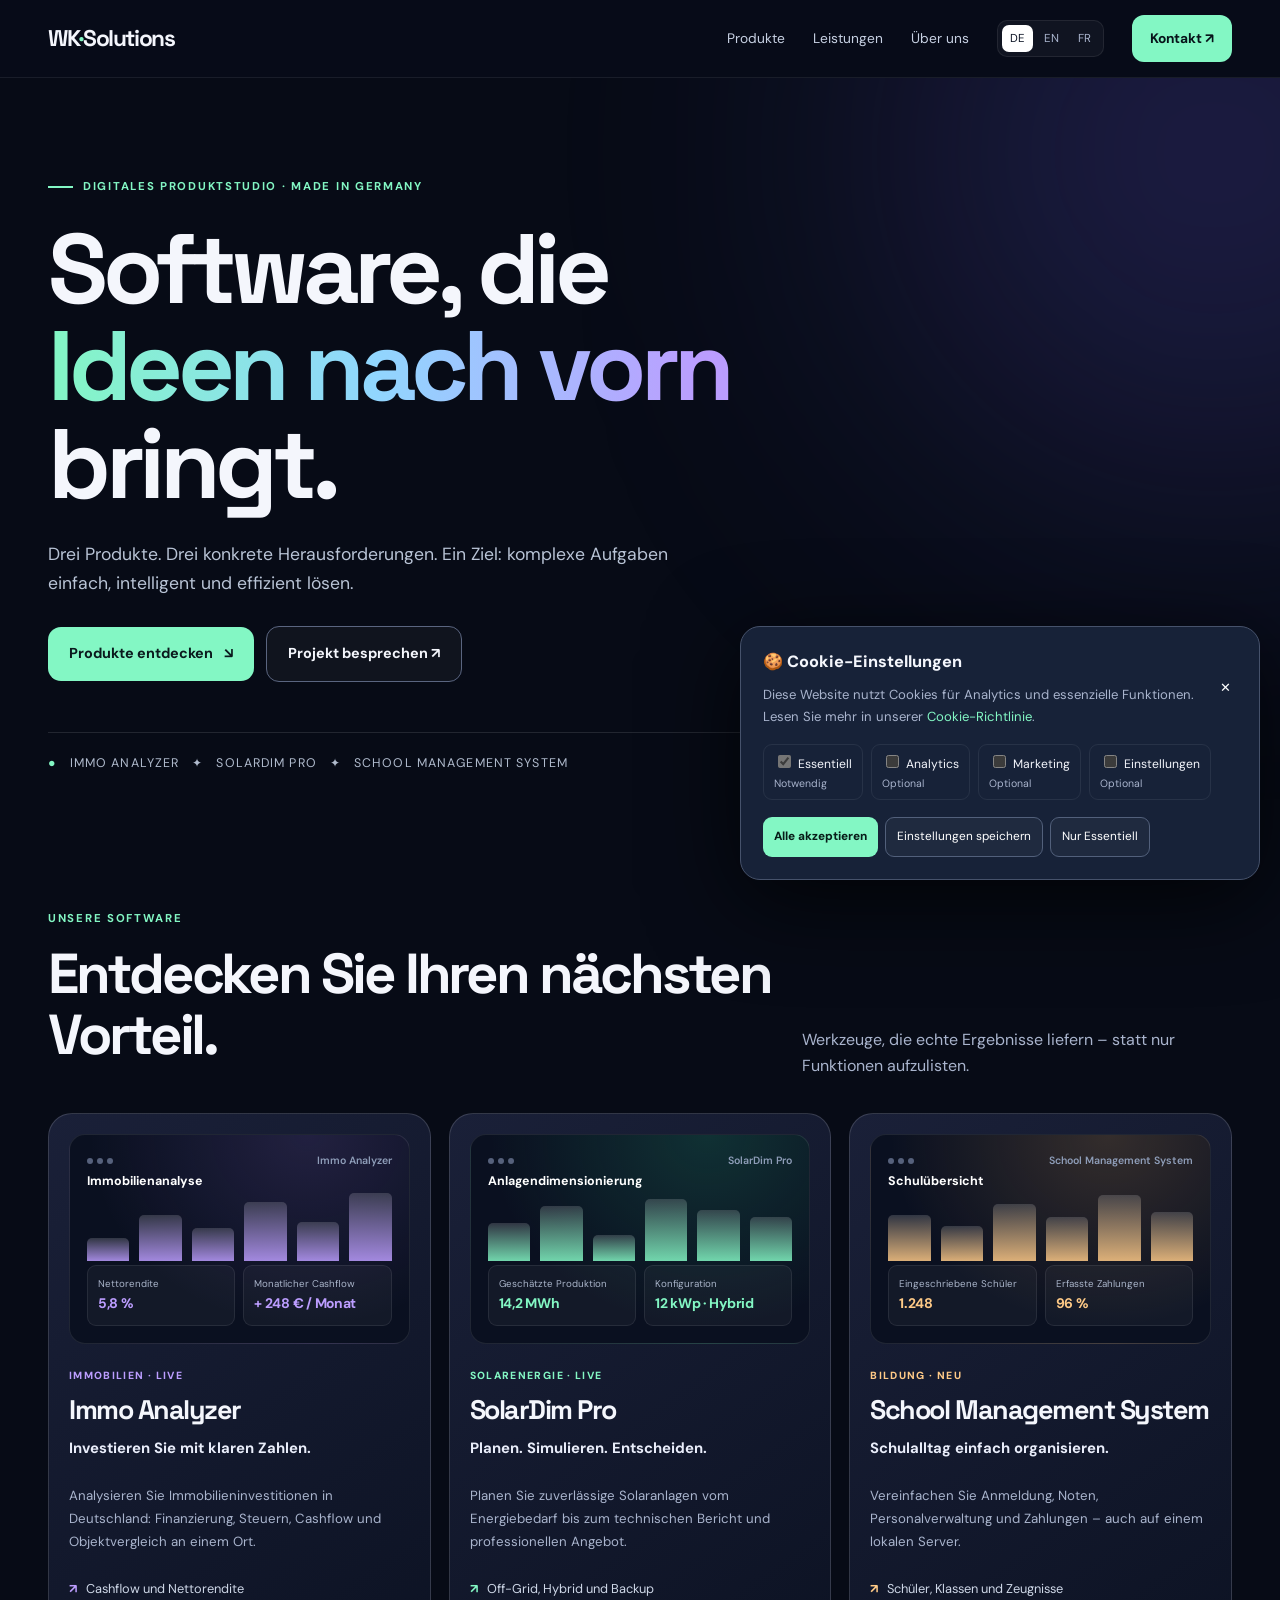
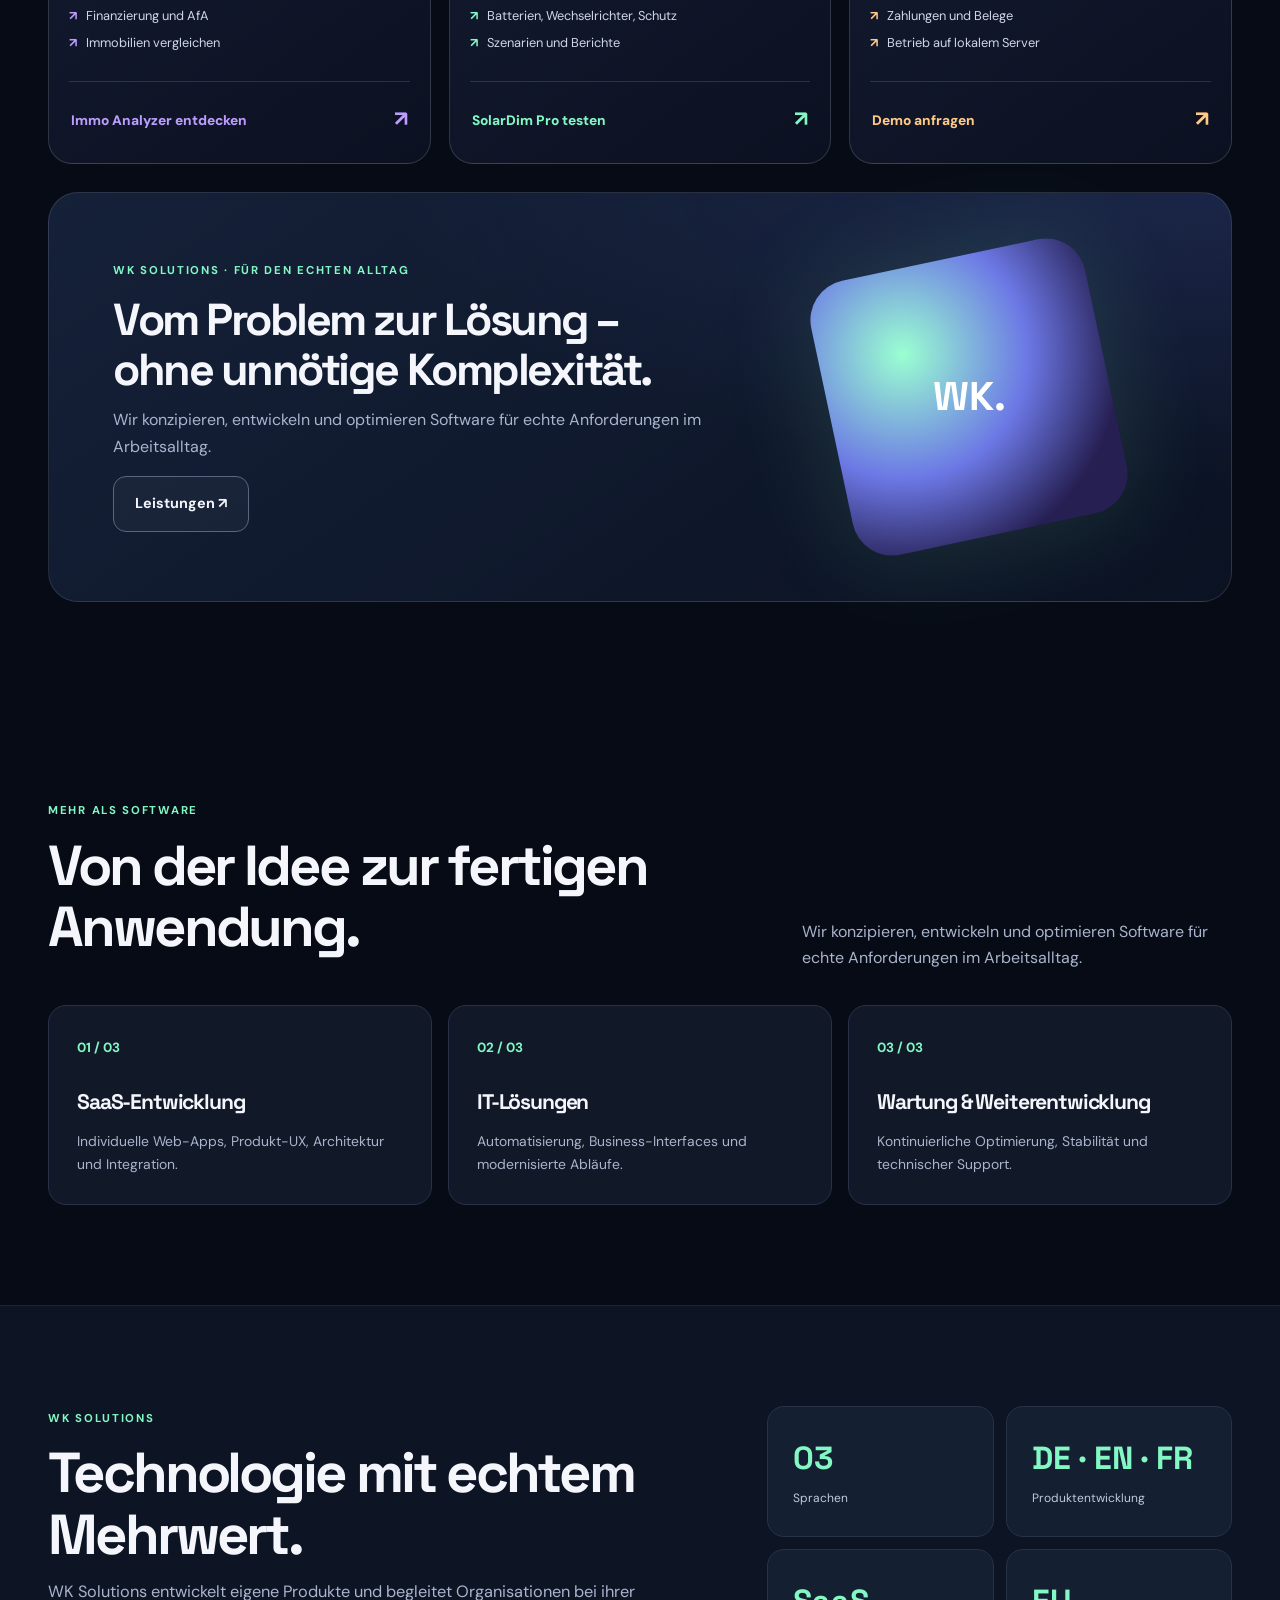
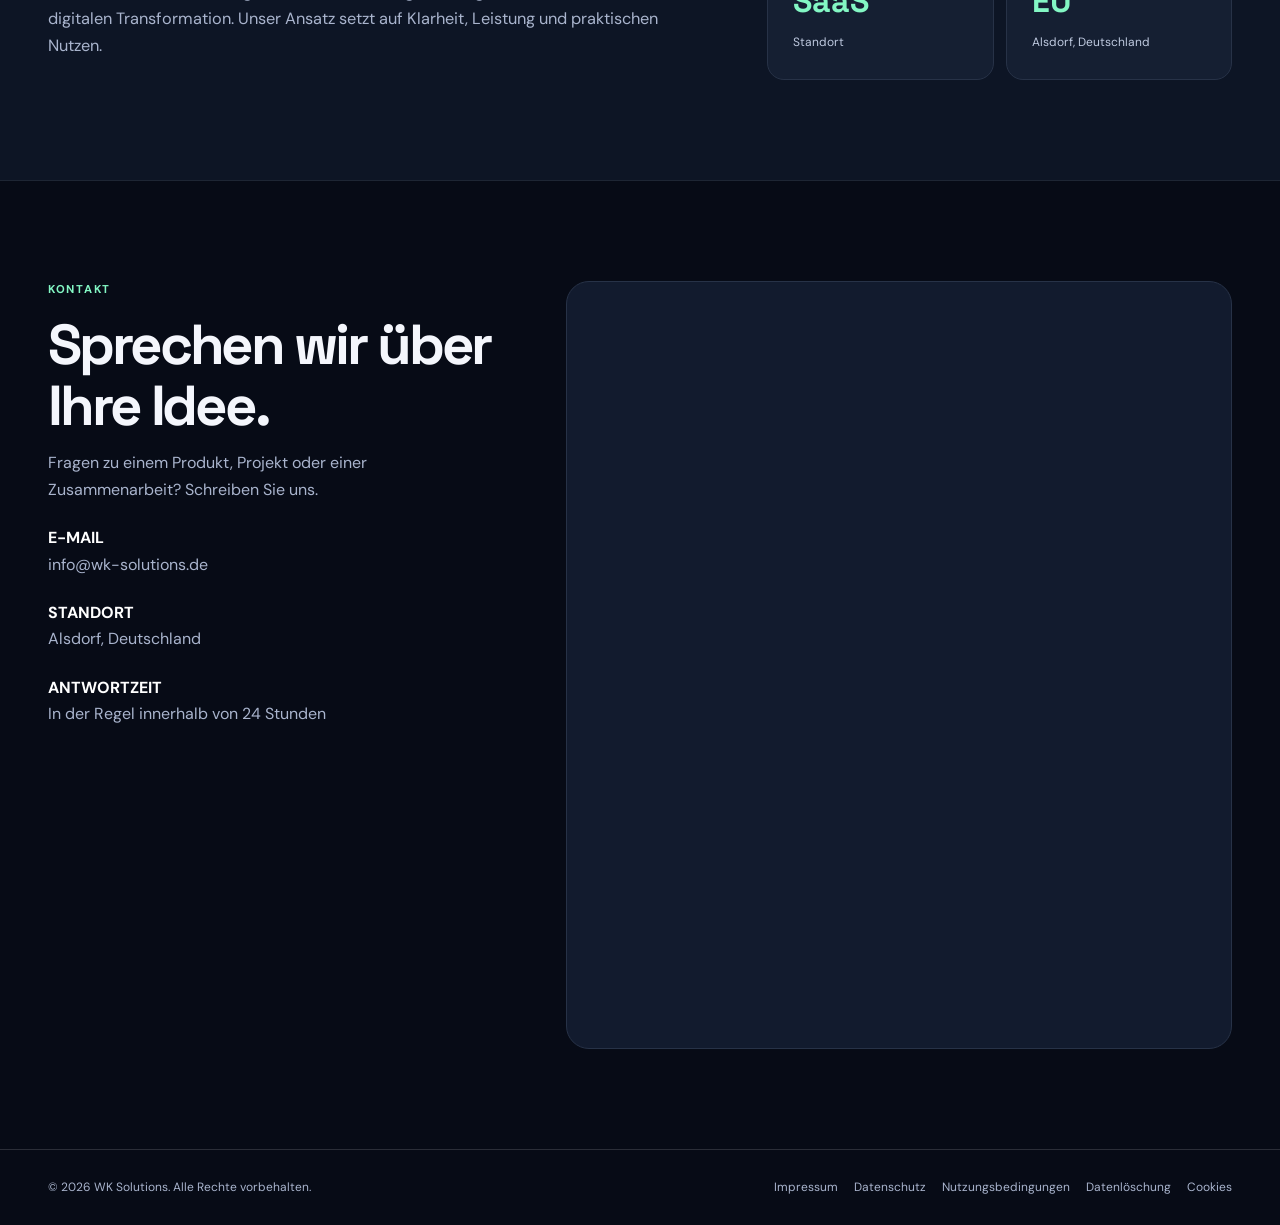
==== commit a0c1e89a: "Add Meta data deletion and terms pages; unify legal pages with site design and correct imprint" ====
--- a/index.html
+++ b/index.html
@@ -63,7 +63,7 @@
 <h3>Vielen Dank!</h3>
 <p>Ihre Nachricht wurde erfolgreich versendet. Wir melden uns in Kürze bei Ihnen.</p>
 </div>
-</div></div></div></section></main><footer><p>© <span id="year">2026</span> WK Solutions. Alle Rechte vorbehalten.</p><div class="footer-links"><a href="impressum.html">Impressum</a><a href="datenschutz.html">Datenschutz</a><a href="agb.html">AGB</a><a href="cookie-richtlinie.html">Cookies</a></div></footer><div aria-labelledby="cookie-title" aria-modal="false" id="cookieBanner" role="dialog">
+</div></div></div></section></main><footer><p>© <span id="year">2026</span> WK Solutions. Alle Rechte vorbehalten.</p><div class="footer-links"><a href="impressum.html">Impressum</a><a href="datenschutz.html">Datenschutz</a><a href="terms.html">Nutzungsbedingungen</a><a href="data-deletion.html">Datenlöschung</a><a href="cookie-richtlinie.html">Cookies</a></div></footer><div aria-labelledby="cookie-title" aria-modal="false" id="cookieBanner" role="dialog">
 <div class="cb-top">
 <div>
 <div class="cb-title" id="cookie-title">🍪 Cookie-Einstellungen</div>
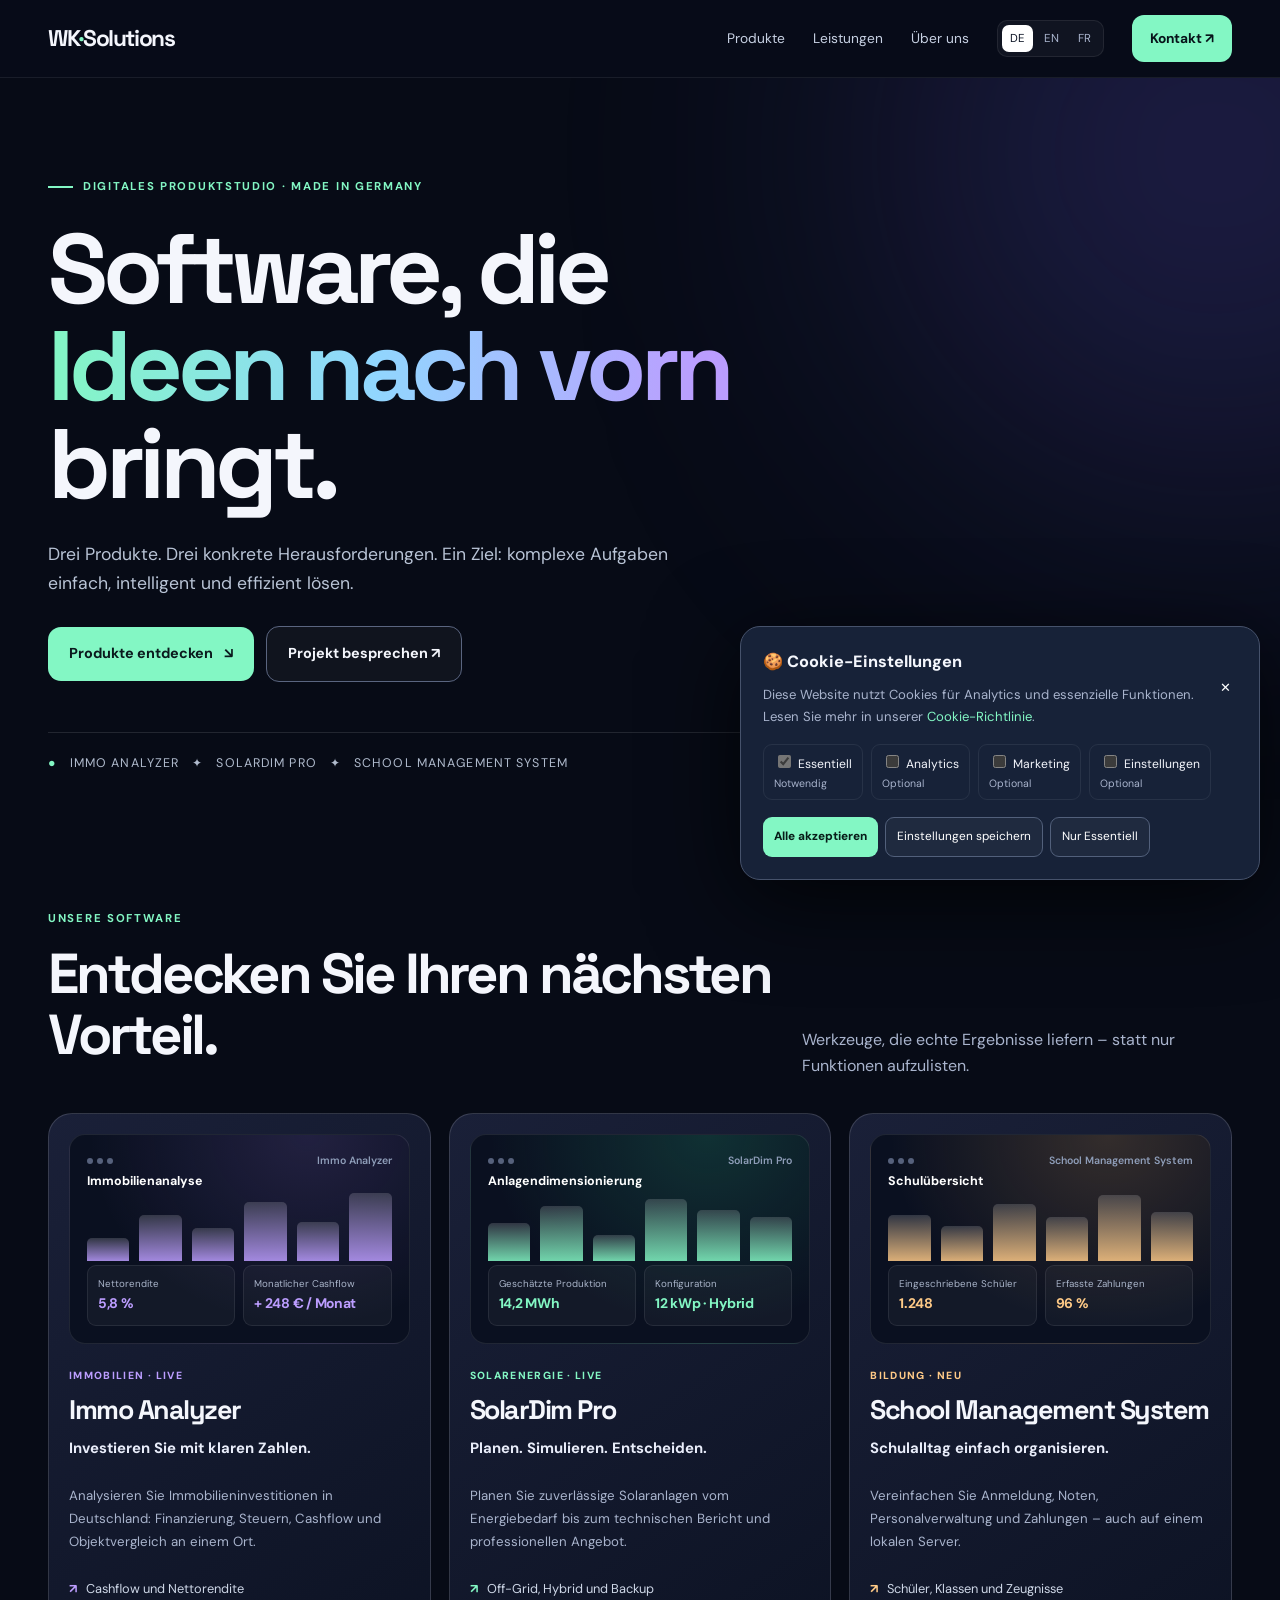
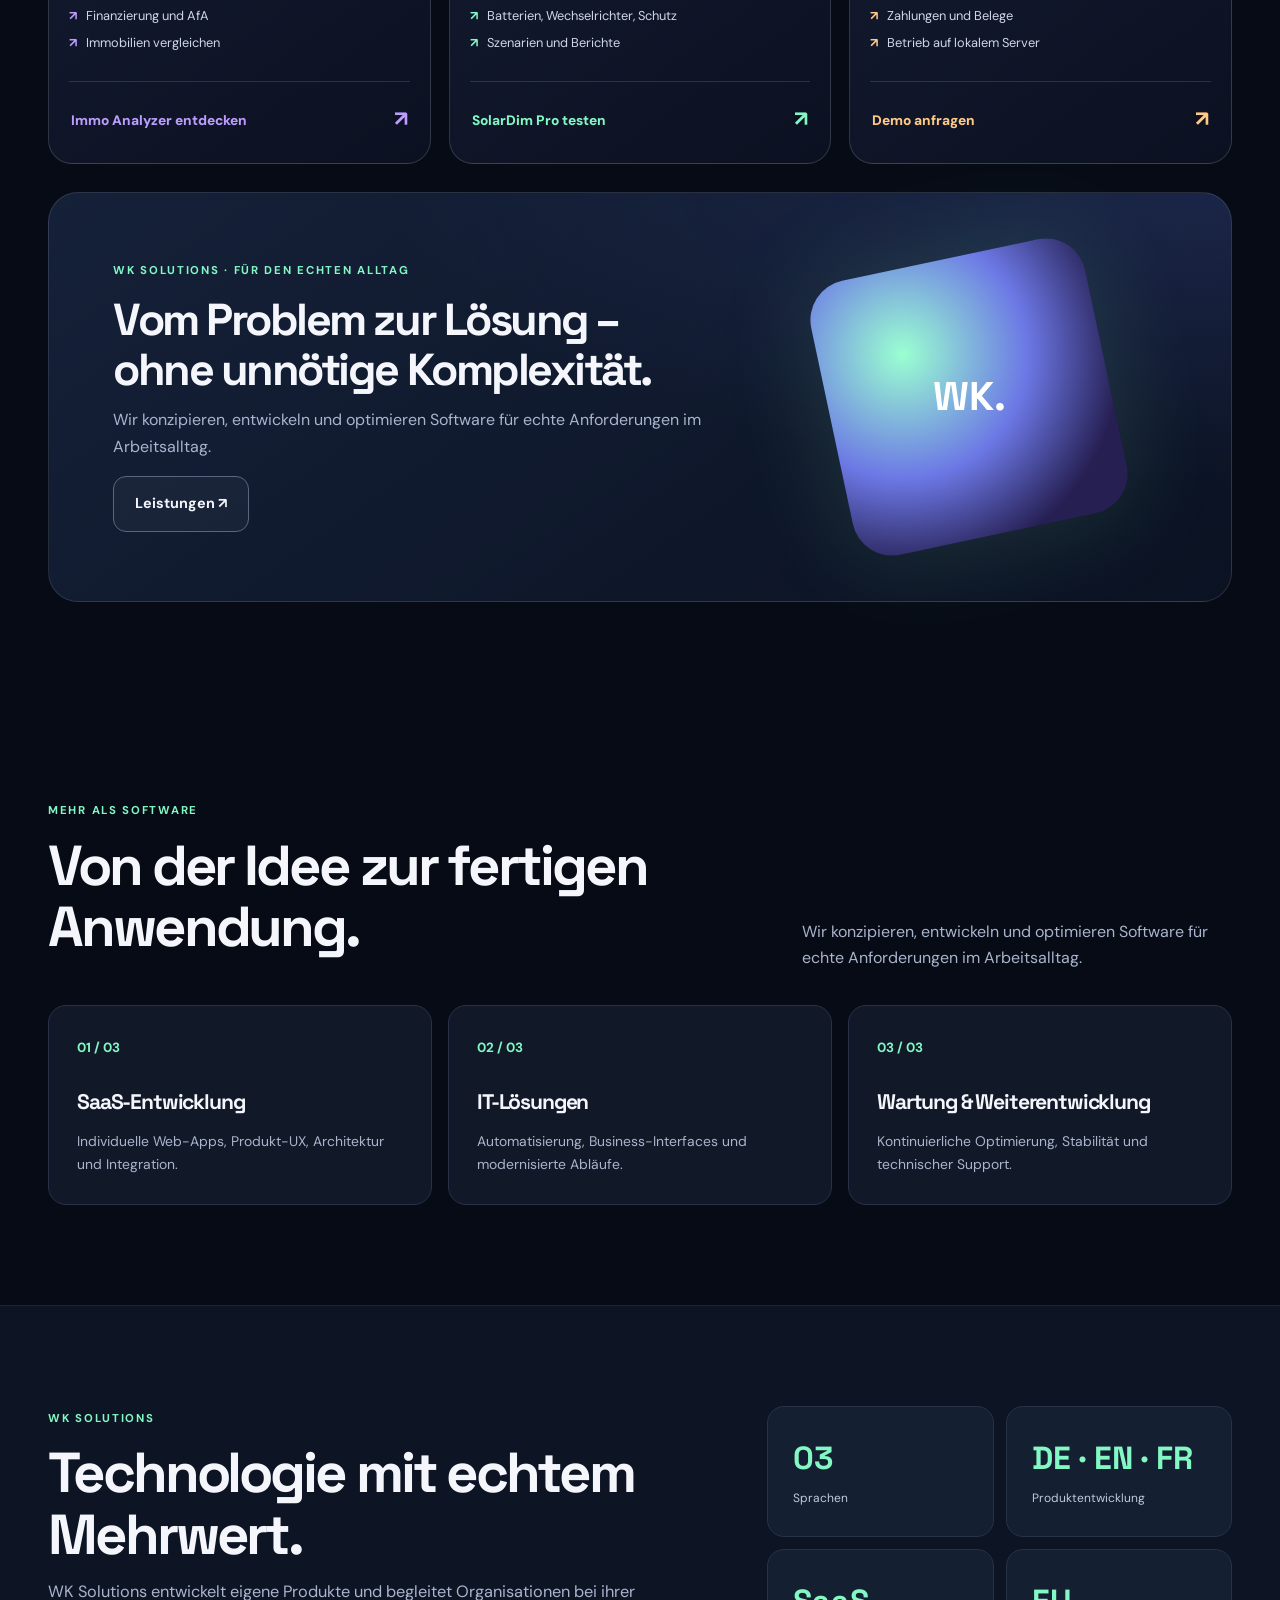
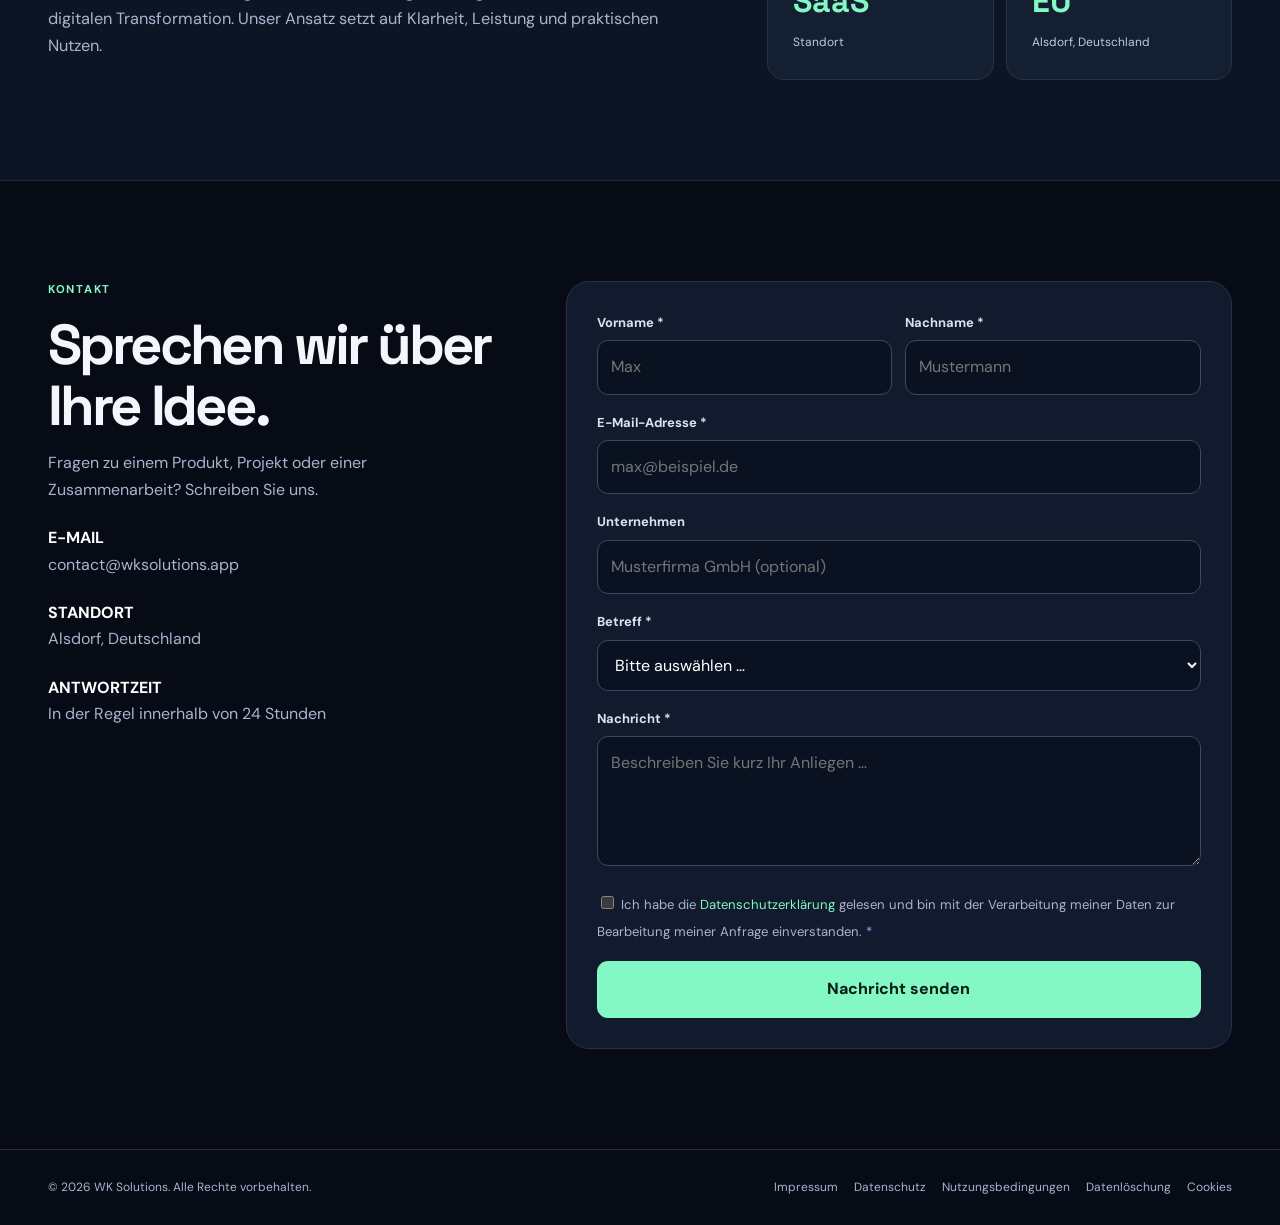
==== commit 096c50e5: "Update contact email to contact@wksolutions.app in index.html" ====
--- a/index.html
+++ b/index.html
@@ -6,7 +6,7 @@
 :target{scroll-margin-top:90px}
 .nav-burger:focus-visible,.button:focus-visible,.product-link:focus-visible,.nav-links a:focus-visible,.lang-switch a:focus-visible{outline:2px solid var(--mint);outline-offset:4px}
 @media(prefers-reduced-motion:reduce){.reveal{opacity:1!important;transform:none!important}}
-</style><meta content="de_DE" property="og:locale"/><link href="index.html" hreflang="de" rel="alternate"/><link href="en.html" hreflang="en" rel="alternate"/><link href="fr.html" hreflang="fr" rel="alternate"/></head><body><nav aria-label="Hauptnavigation" class="topnav"><div class="shell navinner"><a class="logo" href="#top">WK<span>·</span>Solutions</a><div class="nav-links"><a href="#produkte">Produkte</a><a href="#leistungen">Leistungen</a><a href="#ueber-uns">Über uns</a><div class="lang-switch"><a aria-current="page" aria-label="DE" class="active" href="index.html" hreflang="de" lang="de">DE</a><a aria-label="EN" class="" href="en.html" hreflang="en" lang="en">EN</a><a aria-label="FR" class="" href="fr.html" hreflang="fr" lang="fr">FR</a></div><a class="nav-cta" href="#kontakt">Kontakt ↗</a></div><button aria-controls="mobileMenu" aria-expanded="false" aria-label="Menü öffnen" class="nav-burger" id="navBurger" type="button">☰</button></div></nav><div aria-label="Hauptnavigation" class="mobile-menu" id="mobileMenu"><a href="#produkte">Produkte</a><a href="#leistungen">Leistungen</a><a href="#ueber-uns">Über uns</a><a href="#kontakt">Kontakt</a><div class="lang-switch"><a aria-current="page" aria-label="DE" class="active" href="index.html" hreflang="de" lang="de">DE</a><a aria-label="EN" class="" href="en.html" hreflang="en" lang="en">EN</a><a aria-label="FR" class="" href="fr.html" hreflang="fr" lang="fr">FR</a></div></div><main><header class="hero" id="top"><div class="shell"><div class="eyebrow">DIGITALES PRODUKTSTUDIO · MADE IN GERMANY</div><h1>Software, die<br/><i>Ideen nach vorn</i><br/>bringt.</h1><p class="hero-intro">Drei Produkte. Drei konkrete Herausforderungen. Ein Ziel: komplexe Aufgaben einfach, intelligent und effizient lösen.</p><div class="actions"><a class="button primary" href="#produkte">Produkte entdecken <span>↘</span></a><a class="button ghost" href="#kontakt">Projekt besprechen ↗</a></div><div class="hero-stripe"><b>●</b> IMMO ANALYZER <span>✦</span> SOLARDIM PRO <span>✦</span> SCHOOL MANAGEMENT SYSTEM</div></div></header><section class="sec" id="produkte"><div class="shell"><div class="sec-head reveal"><div><div class="kicker">UNSERE SOFTWARE</div><h2>Entdecken Sie Ihren nächsten Vorteil.</h2></div><p class="sec-intro">Werkzeuge, die echte Ergebnisse liefern – statt nur Funktionen aufzulisten.</p></div><div class="product-grid"><article class="product-card p1 reveal" id="product-1"><div aria-label="Immobilienanalyse" class="product-view" role="img"><div class="screen-header"><span class="screen-dots"><i></i><i></i><i></i></span><span>Immo Analyzer</span></div><div class="screen-title">Immobilienanalyse</div><div aria-hidden="true" class="fake-chart"><span style="--h:35%"></span><span style="--h:68%"></span><span style="--h:49%"></span><span style="--h:87%"></span><span style="--h:58%"></span><span style="--h:100%"></span></div><div class="screen-metrics"><div><small>Nettorendite</small><strong>5,8 %</strong></div><div><small>Monatlicher Cashflow</small><strong>+ 248 € / Monat</strong></div></div></div><div class="product-badge">IMMOBILIEN · LIVE</div><h3>Immo Analyzer</h3><div class="product-tag">Investieren Sie mit klaren Zahlen.</div><p class="product-desc">Analysieren Sie Immobilieninvestitionen in Deutschland: Finanzierung, Steuern, Cashflow und Objektvergleich an einem Ort.</p><ul class="features"><li>Cashflow und Nettorendite</li><li>Finanzierung und AfA</li><li>Immobilien vergleichen</li></ul><a class="product-link" href="https://immo-analyzer.com/" rel="noopener" target="_blank">Immo Analyzer entdecken<span aria-hidden="true">↗</span></a></article><article class="product-card p2 reveal" id="product-2"><div aria-label="Anlagendimensionierung" class="product-view" role="img"><div class="screen-header"><span class="screen-dots"><i></i><i></i><i></i></span><span>SolarDim Pro</span></div><div class="screen-title">Anlagendimensionierung</div><div aria-hidden="true" class="fake-chart"><span style="--h:56%"></span><span style="--h:82%"></span><span style="--h:39%"></span><span style="--h:92%"></span><span style="--h:76%"></span><span style="--h:66%"></span></div><div class="screen-metrics"><div><small>Geschätzte Produktion</small><strong>14,2 MWh</strong></div><div><small>Konfiguration</small><strong>12 kWp · Hybrid</strong></div></div></div><div class="product-badge">SOLARENERGIE · LIVE</div><h3>SolarDim Pro</h3><div class="product-tag">Planen. Simulieren. Entscheiden.</div><p class="product-desc">Planen Sie zuverlässige Solaranlagen vom Energiebedarf bis zum technischen Bericht und professionellen Angebot.</p><ul class="features"><li>Off-Grid, Hybrid und Backup</li><li>Batterien, Wechselrichter, Schutz</li><li>Szenarien und Berichte</li></ul><a class="product-link" href="https://app.solardim.app/?lang=de" rel="noopener" target="_blank">SolarDim Pro testen<span aria-hidden="true">↗</span></a></article><article class="product-card p3 reveal" id="school-management"><div aria-label="Schulübersicht" class="product-view" role="img"><div class="screen-header"><span class="screen-dots"><i></i><i></i><i></i></span><span>School Management System</span></div><div class="screen-title">Schulübersicht</div><div aria-hidden="true" class="fake-chart"><span style="--h:68%"></span><span style="--h:52%"></span><span style="--h:84%"></span><span style="--h:66%"></span><span style="--h:98%"></span><span style="--h:73%"></span></div><div class="screen-metrics"><div><small>Eingeschriebene Schüler</small><strong>1.248</strong></div><div><small>Erfasste Zahlungen</small><strong>96 %</strong></div></div></div><div class="product-badge">BILDUNG · NEU</div><h3>School Management System</h3><div class="product-tag">Schulalltag einfach organisieren.</div><p class="product-desc">Vereinfachen Sie Anmeldung, Noten, Personalverwaltung und Zahlungen – auch auf einem lokalen Server.</p><ul class="features"><li>Schüler, Klassen und Zeugnisse</li><li>Zahlungen und Belege</li><li>Betrieb auf lokalem Server</li></ul><a class="product-link" data-contact-subject="School Management System" href="#kontakt">Demo anfragen<span aria-hidden="true">↗</span></a></article></div><div class="wide-panel reveal"><div><div class="kicker">WK SOLUTIONS · FÜR DEN ECHTEN ALLTAG</div><h3>Vom Problem zur Lösung – ohne unnötige Komplexität.</h3><p>Wir konzipieren, entwickeln und optimieren Software für echte Anforderungen im Arbeitsalltag.</p><a class="button ghost" href="#leistungen">Leistungen ↗</a></div><div aria-hidden="true" class="orb"><span>WK.</span></div></div></div></section><section class="sec" id="leistungen"><div class="shell"><div class="sec-head reveal"><div><div class="kicker">MEHR ALS SOFTWARE</div><h2>Von der Idee zur fertigen Anwendung.</h2></div><p class="sec-intro">Wir konzipieren, entwickeln und optimieren Software für echte Anforderungen im Arbeitsalltag.</p></div><div class="service-grid"><article class="service-item reveal"><small>01 / 03</small><h3>SaaS-Entwicklung</h3><p>Individuelle Web-Apps, Produkt-UX, Architektur und Integration.</p></article><article class="service-item reveal"><small>02 / 03</small><h3>IT-Lösungen</h3><p>Automatisierung, Business-Interfaces und modernisierte Abläufe.</p></article><article class="service-item reveal"><small>03 / 03</small><h3>Wartung &amp; Weiterentwicklung</h3><p>Kontinuierliche Optimierung, Stabilität und technischer Support.</p></article></div></div></section><section class="sec about" id="ueber-uns"><div class="shell about-inner"><div class="reveal"><div class="kicker">WK SOLUTIONS</div><h2>Technologie mit echtem Mehrwert.</h2><p>WK Solutions entwickelt eigene Produkte und begleitet Organisationen bei ihrer digitalen Transformation. Unser Ansatz setzt auf Klarheit, Leistung und praktischen Nutzen.</p></div><div class="about-stats reveal"><div class="stat"><strong>03</strong><span>Sprachen</span></div><div class="stat"><strong>DE · EN · FR</strong><span>Produktentwicklung</span></div><div class="stat"><strong>SaaS</strong><span>Standort</span></div><div class="stat"><strong>EU</strong><span>Alsdorf, Deutschland</span></div></div></div></section><section class="sec" id="kontakt"><div class="shell contact-grid"><div class="reveal"><div class="kicker">Kontakt</div><h2>Sprechen wir über Ihre Idee.</h2><p class="sec-intro">Fragen zu einem Produkt, Projekt oder einer Zusammenarbeit? Schreiben Sie uns.</p><div class="contact-detail"><strong>E-MAIL</strong><a href="mailto:info@wk-solutions.de">info@wk-solutions.de</a></div><div class="contact-detail"><strong>STANDORT</strong>Alsdorf, Deutschland</div><div class="contact-detail"><strong>ANTWORTZEIT</strong>In der Regel innerhalb von 24 Stunden</div></div><div class="contact-card reveal"><div class="contact-form-box reveal">
+</style><meta content="de_DE" property="og:locale"/><link href="index.html" hreflang="de" rel="alternate"/><link href="en.html" hreflang="en" rel="alternate"/><link href="fr.html" hreflang="fr" rel="alternate"/></head><body><nav aria-label="Hauptnavigation" class="topnav"><div class="shell navinner"><a class="logo" href="#top">WK<span>·</span>Solutions</a><div class="nav-links"><a href="#produkte">Produkte</a><a href="#leistungen">Leistungen</a><a href="#ueber-uns">Über uns</a><div class="lang-switch"><a aria-current="page" aria-label="DE" class="active" href="index.html" hreflang="de" lang="de">DE</a><a aria-label="EN" class="" href="en.html" hreflang="en" lang="en">EN</a><a aria-label="FR" class="" href="fr.html" hreflang="fr" lang="fr">FR</a></div><a class="nav-cta" href="#kontakt">Kontakt ↗</a></div><button aria-controls="mobileMenu" aria-expanded="false" aria-label="Menü öffnen" class="nav-burger" id="navBurger" type="button">☰</button></div></nav><div aria-label="Hauptnavigation" class="mobile-menu" id="mobileMenu"><a href="#produkte">Produkte</a><a href="#leistungen">Leistungen</a><a href="#ueber-uns">Über uns</a><a href="#kontakt">Kontakt</a><div class="lang-switch"><a aria-current="page" aria-label="DE" class="active" href="index.html" hreflang="de" lang="de">DE</a><a aria-label="EN" class="" href="en.html" hreflang="en" lang="en">EN</a><a aria-label="FR" class="" href="fr.html" hreflang="fr" lang="fr">FR</a></div></div><main><header class="hero" id="top"><div class="shell"><div class="eyebrow">DIGITALES PRODUKTSTUDIO · MADE IN GERMANY</div><h1>Software, die<br/><i>Ideen nach vorn</i><br/>bringt.</h1><p class="hero-intro">Drei Produkte. Drei konkrete Herausforderungen. Ein Ziel: komplexe Aufgaben einfach, intelligent und effizient lösen.</p><div class="actions"><a class="button primary" href="#produkte">Produkte entdecken <span>↘</span></a><a class="button ghost" href="#kontakt">Projekt besprechen ↗</a></div><div class="hero-stripe"><b>●</b> IMMO ANALYZER <span>✦</span> SOLARDIM PRO <span>✦</span> SCHOOL MANAGEMENT SYSTEM</div></div></header><section class="sec" id="produkte"><div class="shell"><div class="sec-head reveal"><div><div class="kicker">UNSERE SOFTWARE</div><h2>Entdecken Sie Ihren nächsten Vorteil.</h2></div><p class="sec-intro">Werkzeuge, die echte Ergebnisse liefern – statt nur Funktionen aufzulisten.</p></div><div class="product-grid"><article class="product-card p1 reveal" id="product-1"><div aria-label="Immobilienanalyse" class="product-view" role="img"><div class="screen-header"><span class="screen-dots"><i></i><i></i><i></i></span><span>Immo Analyzer</span></div><div class="screen-title">Immobilienanalyse</div><div aria-hidden="true" class="fake-chart"><span style="--h:35%"></span><span style="--h:68%"></span><span style="--h:49%"></span><span style="--h:87%"></span><span style="--h:58%"></span><span style="--h:100%"></span></div><div class="screen-metrics"><div><small>Nettorendite</small><strong>5,8 %</strong></div><div><small>Monatlicher Cashflow</small><strong>+ 248 € / Monat</strong></div></div></div><div class="product-badge">IMMOBILIEN · LIVE</div><h3>Immo Analyzer</h3><div class="product-tag">Investieren Sie mit klaren Zahlen.</div><p class="product-desc">Analysieren Sie Immobilieninvestitionen in Deutschland: Finanzierung, Steuern, Cashflow und Objektvergleich an einem Ort.</p><ul class="features"><li>Cashflow und Nettorendite</li><li>Finanzierung und AfA</li><li>Immobilien vergleichen</li></ul><a class="product-link" href="https://immo-analyzer.com/" rel="noopener" target="_blank">Immo Analyzer entdecken<span aria-hidden="true">↗</span></a></article><article class="product-card p2 reveal" id="product-2"><div aria-label="Anlagendimensionierung" class="product-view" role="img"><div class="screen-header"><span class="screen-dots"><i></i><i></i><i></i></span><span>SolarDim Pro</span></div><div class="screen-title">Anlagendimensionierung</div><div aria-hidden="true" class="fake-chart"><span style="--h:56%"></span><span style="--h:82%"></span><span style="--h:39%"></span><span style="--h:92%"></span><span style="--h:76%"></span><span style="--h:66%"></span></div><div class="screen-metrics"><div><small>Geschätzte Produktion</small><strong>14,2 MWh</strong></div><div><small>Konfiguration</small><strong>12 kWp · Hybrid</strong></div></div></div><div class="product-badge">SOLARENERGIE · LIVE</div><h3>SolarDim Pro</h3><div class="product-tag">Planen. Simulieren. Entscheiden.</div><p class="product-desc">Planen Sie zuverlässige Solaranlagen vom Energiebedarf bis zum technischen Bericht und professionellen Angebot.</p><ul class="features"><li>Off-Grid, Hybrid und Backup</li><li>Batterien, Wechselrichter, Schutz</li><li>Szenarien und Berichte</li></ul><a class="product-link" href="https://app.solardim.app/?lang=de" rel="noopener" target="_blank">SolarDim Pro testen<span aria-hidden="true">↗</span></a></article><article class="product-card p3 reveal" id="school-management"><div aria-label="Schulübersicht" class="product-view" role="img"><div class="screen-header"><span class="screen-dots"><i></i><i></i><i></i></span><span>School Management System</span></div><div class="screen-title">Schulübersicht</div><div aria-hidden="true" class="fake-chart"><span style="--h:68%"></span><span style="--h:52%"></span><span style="--h:84%"></span><span style="--h:66%"></span><span style="--h:98%"></span><span style="--h:73%"></span></div><div class="screen-metrics"><div><small>Eingeschriebene Schüler</small><strong>1.248</strong></div><div><small>Erfasste Zahlungen</small><strong>96 %</strong></div></div></div><div class="product-badge">BILDUNG · NEU</div><h3>School Management System</h3><div class="product-tag">Schulalltag einfach organisieren.</div><p class="product-desc">Vereinfachen Sie Anmeldung, Noten, Personalverwaltung und Zahlungen – auch auf einem lokalen Server.</p><ul class="features"><li>Schüler, Klassen und Zeugnisse</li><li>Zahlungen und Belege</li><li>Betrieb auf lokalem Server</li></ul><a class="product-link" data-contact-subject="School Management System" href="#kontakt">Demo anfragen<span aria-hidden="true">↗</span></a></article></div><div class="wide-panel reveal"><div><div class="kicker">WK SOLUTIONS · FÜR DEN ECHTEN ALLTAG</div><h3>Vom Problem zur Lösung – ohne unnötige Komplexität.</h3><p>Wir konzipieren, entwickeln und optimieren Software für echte Anforderungen im Arbeitsalltag.</p><a class="button ghost" href="#leistungen">Leistungen ↗</a></div><div aria-hidden="true" class="orb"><span>WK.</span></div></div></div></section><section class="sec" id="leistungen"><div class="shell"><div class="sec-head reveal"><div><div class="kicker">MEHR ALS SOFTWARE</div><h2>Von der Idee zur fertigen Anwendung.</h2></div><p class="sec-intro">Wir konzipieren, entwickeln und optimieren Software für echte Anforderungen im Arbeitsalltag.</p></div><div class="service-grid"><article class="service-item reveal"><small>01 / 03</small><h3>SaaS-Entwicklung</h3><p>Individuelle Web-Apps, Produkt-UX, Architektur und Integration.</p></article><article class="service-item reveal"><small>02 / 03</small><h3>IT-Lösungen</h3><p>Automatisierung, Business-Interfaces und modernisierte Abläufe.</p></article><article class="service-item reveal"><small>03 / 03</small><h3>Wartung &amp; Weiterentwicklung</h3><p>Kontinuierliche Optimierung, Stabilität und technischer Support.</p></article></div></div></section><section class="sec about" id="ueber-uns"><div class="shell about-inner"><div class="reveal"><div class="kicker">WK SOLUTIONS</div><h2>Technologie mit echtem Mehrwert.</h2><p>WK Solutions entwickelt eigene Produkte und begleitet Organisationen bei ihrer digitalen Transformation. Unser Ansatz setzt auf Klarheit, Leistung und praktischen Nutzen.</p></div><div class="about-stats reveal"><div class="stat"><strong>03</strong><span>Sprachen</span></div><div class="stat"><strong>DE · EN · FR</strong><span>Produktentwicklung</span></div><div class="stat"><strong>SaaS</strong><span>Standort</span></div><div class="stat"><strong>EU</strong><span>Alsdorf, Deutschland</span></div></div></div></section><section class="sec" id="kontakt"><div class="shell contact-grid"><div class="reveal"><div class="kicker">Kontakt</div><h2>Sprechen wir über Ihre Idee.</h2><p class="sec-intro">Fragen zu einem Produkt, Projekt oder einer Zusammenarbeit? Schreiben Sie uns.</p><div class="contact-detail"><strong>E-MAIL</strong><a href="mailto:contact@wksolutions.app">contact@wksolutions.app</a></div><div class="contact-detail"><strong>STANDORT</strong>Alsdorf, Deutschland</div><div class="contact-detail"><strong>ANTWORTZEIT</strong>In der Regel innerhalb von 24 Stunden</div></div><div class="contact-card reveal"><div class="contact-form-box reveal">
 <form action="/api/contact" id="contactForm" method="POST" novalidate="">
 <div class="form-row">
 <div class="form-group">
@@ -281,7 +281,7 @@
         (data.company ? '\nUnternehmen: ' + data.company : '') +
         '\nBetreff: ' + data.subject +
         '\n\n' + data.message;
-      window.location.href = 'mailto:info@wk-solutions.de?subject=' +
+      window.location.href = 'mailto:contact@wksolutions.app?subject=' +
         encodeURIComponent('[Website] ' + data.subject) +
         '&body=' + encodeURIComponent(body);
       submitBtn.disabled = false;
